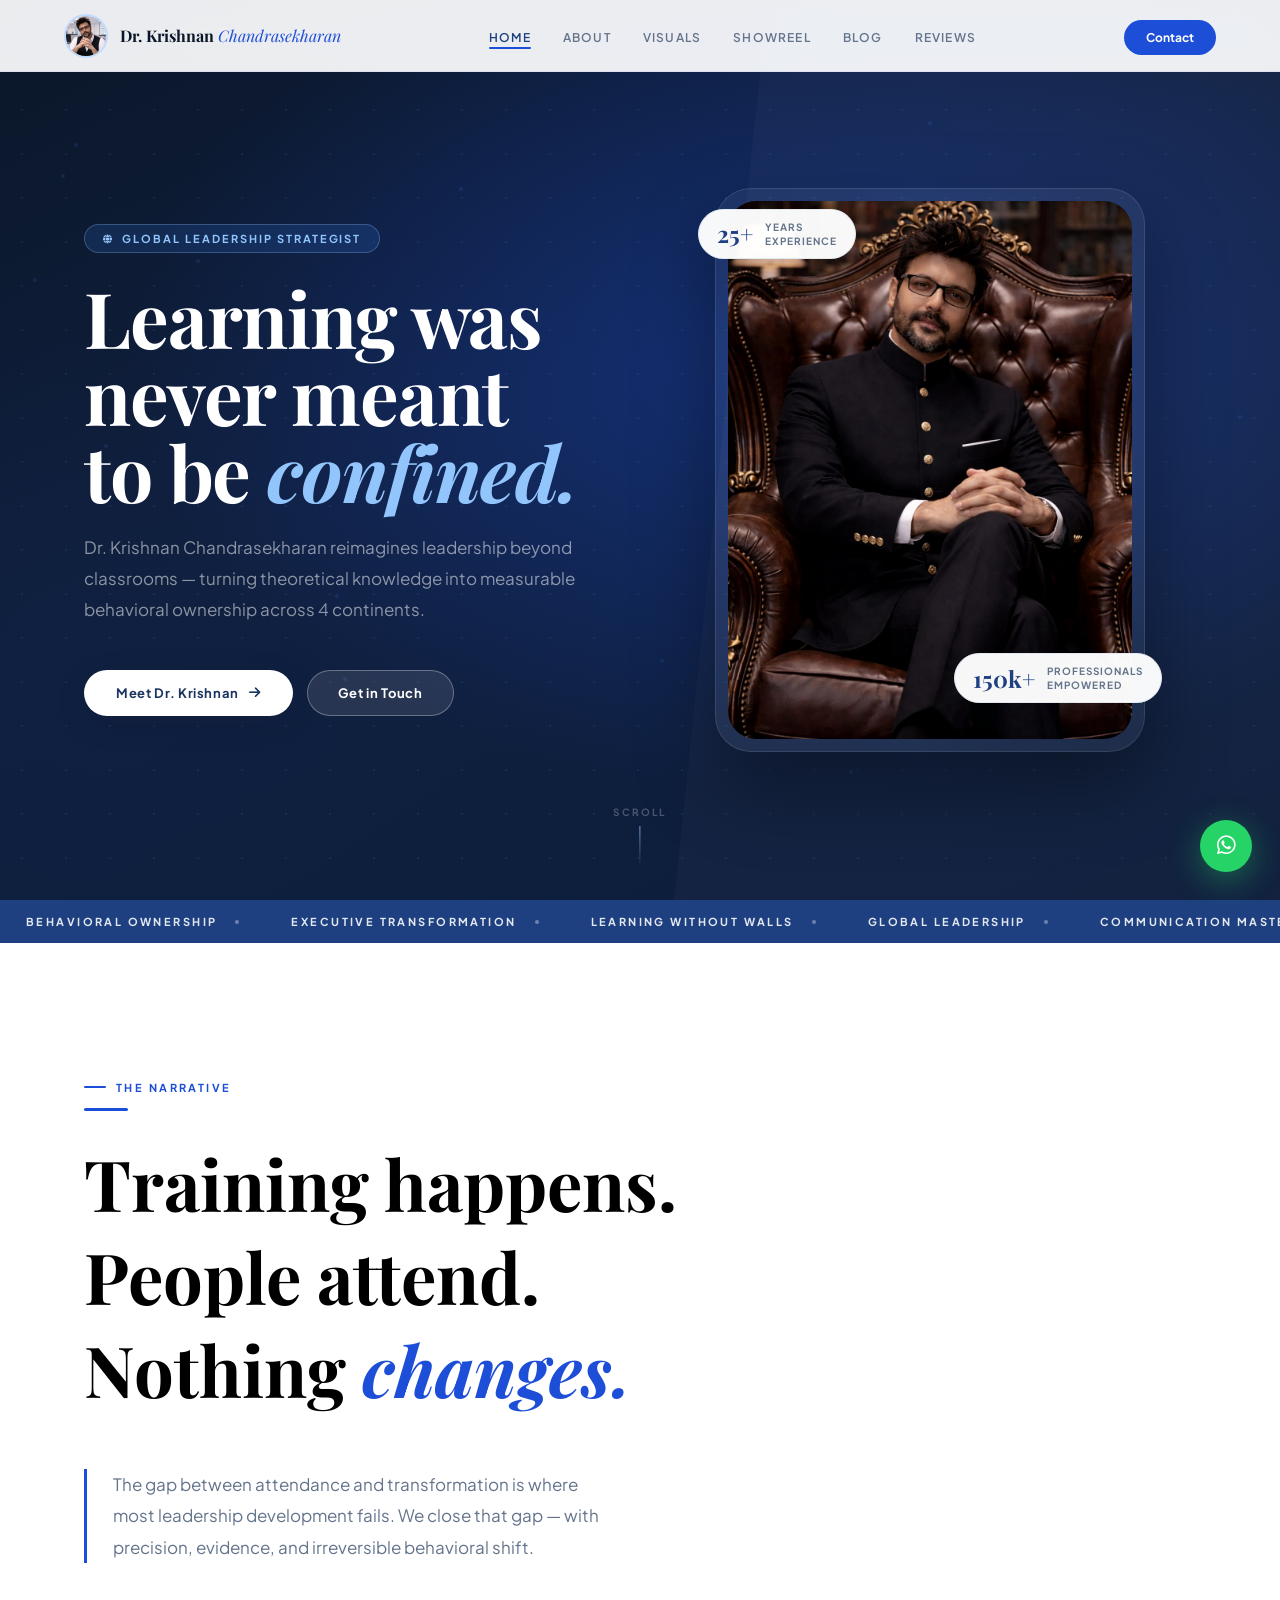
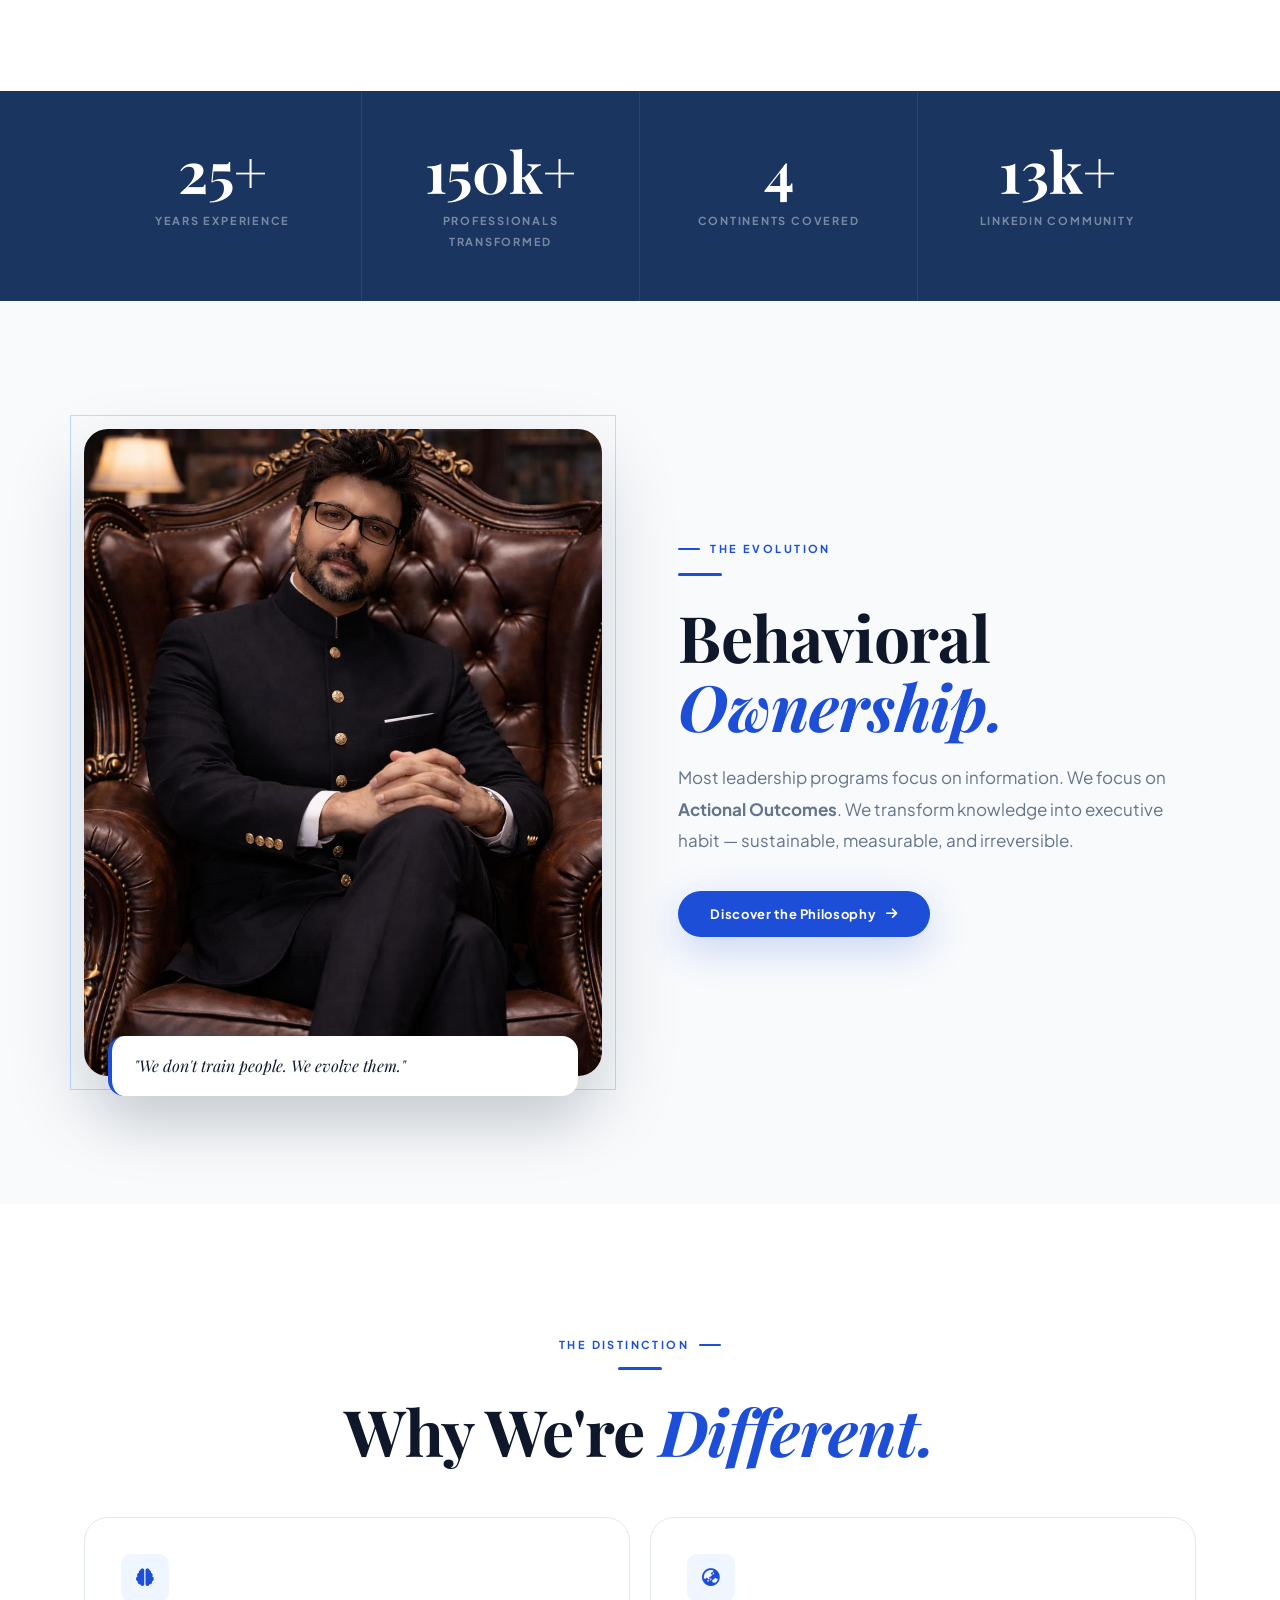
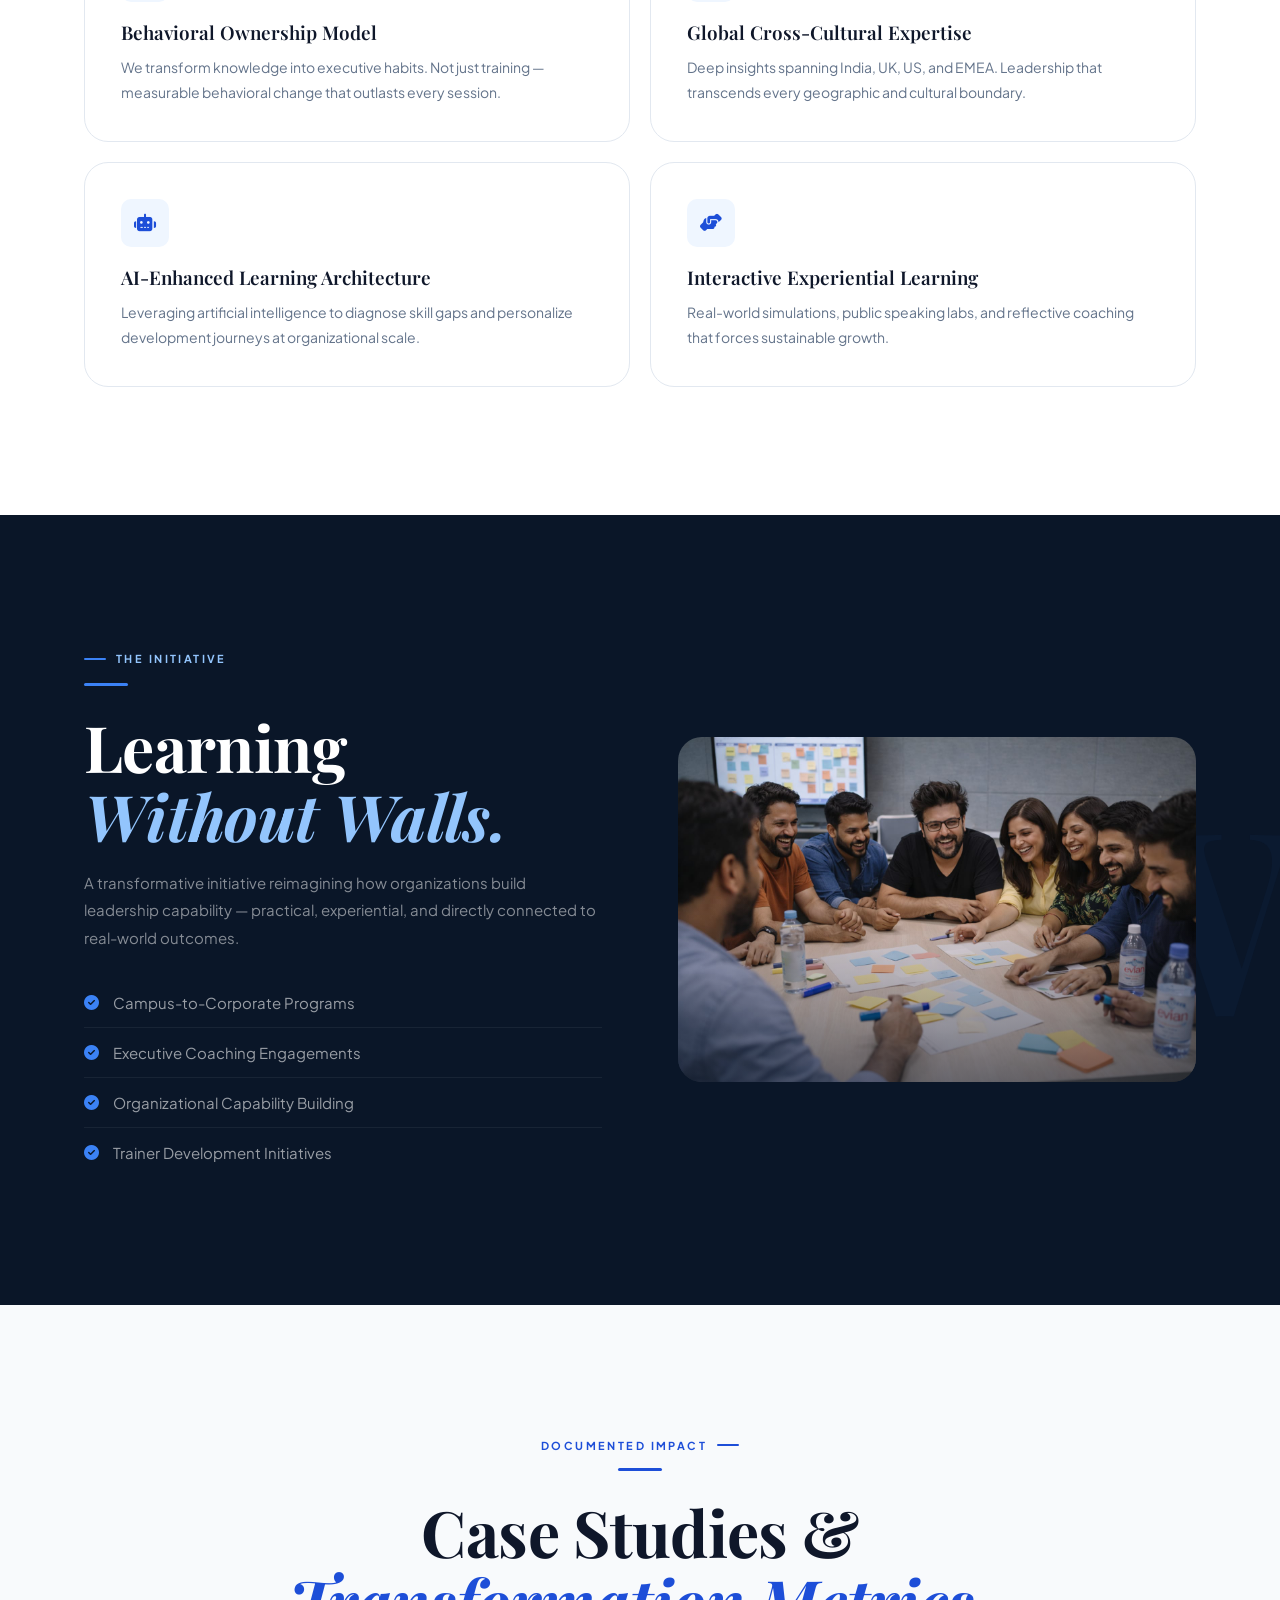
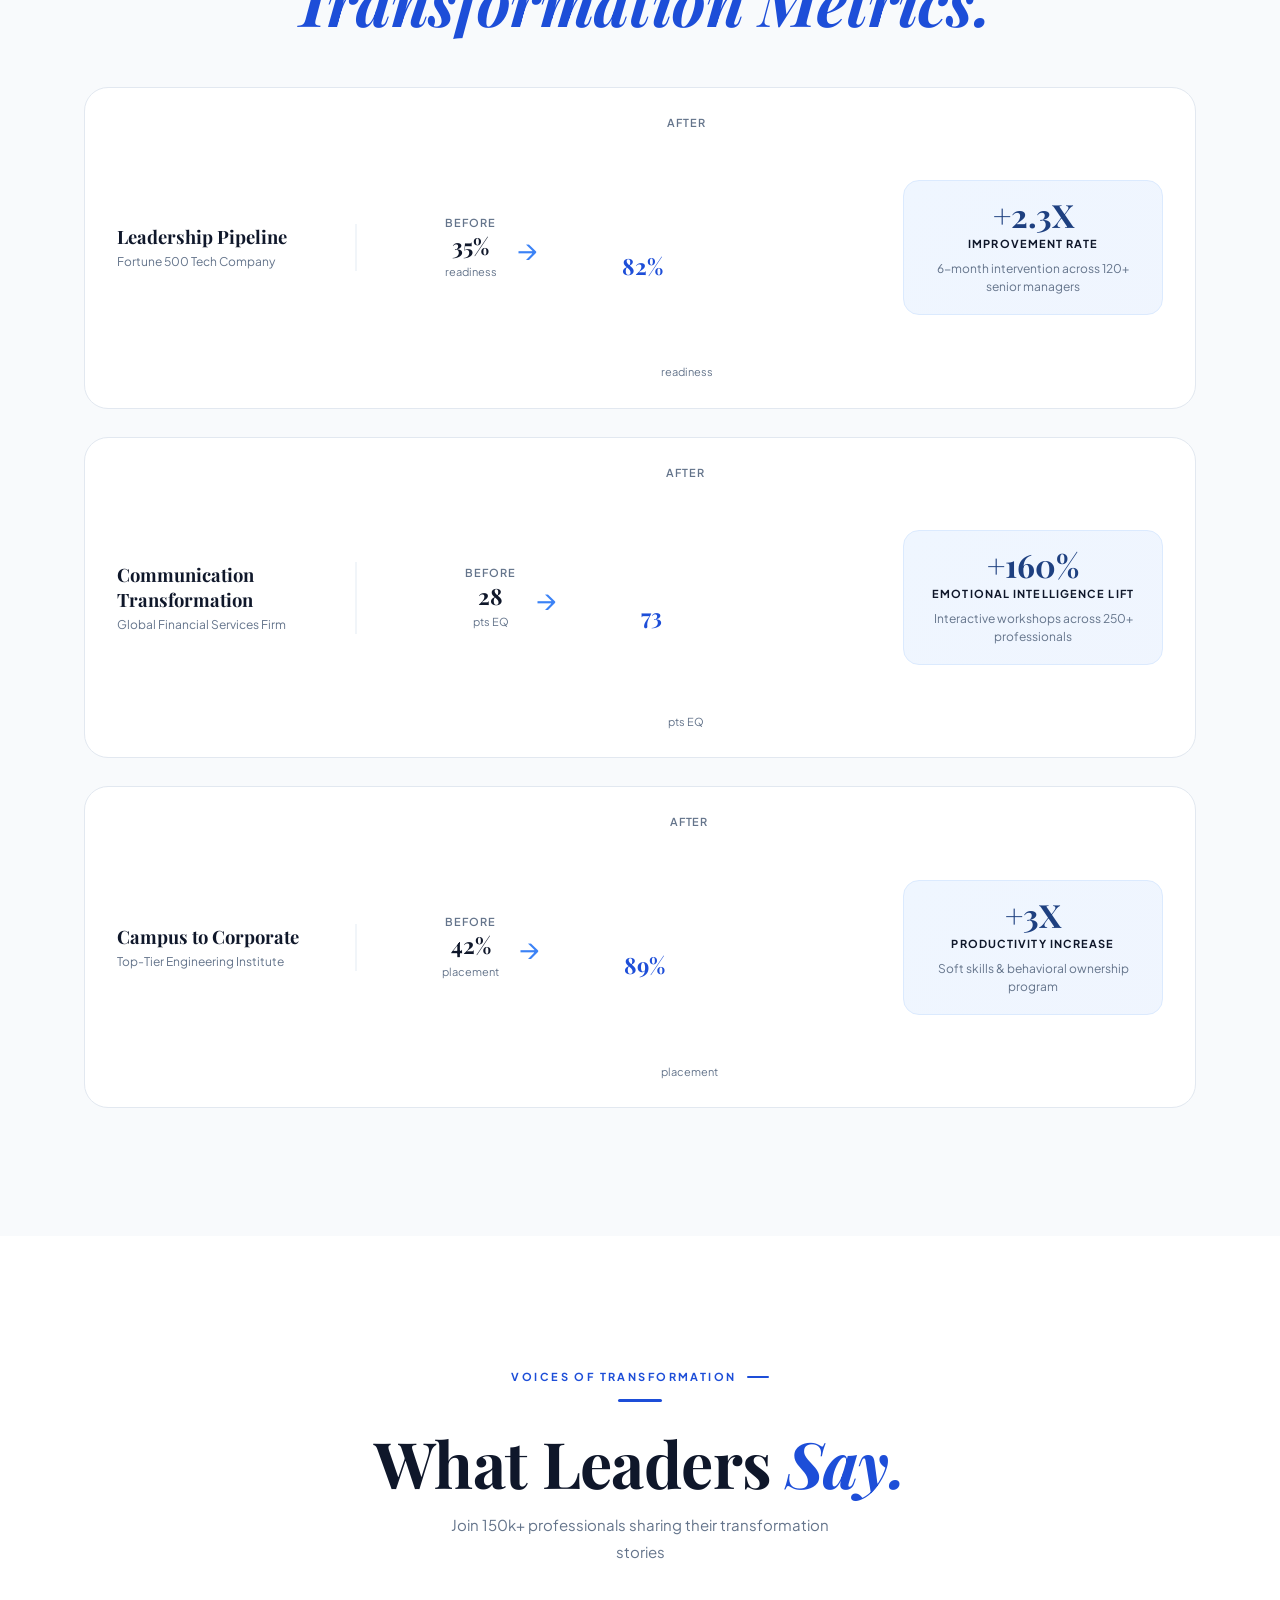
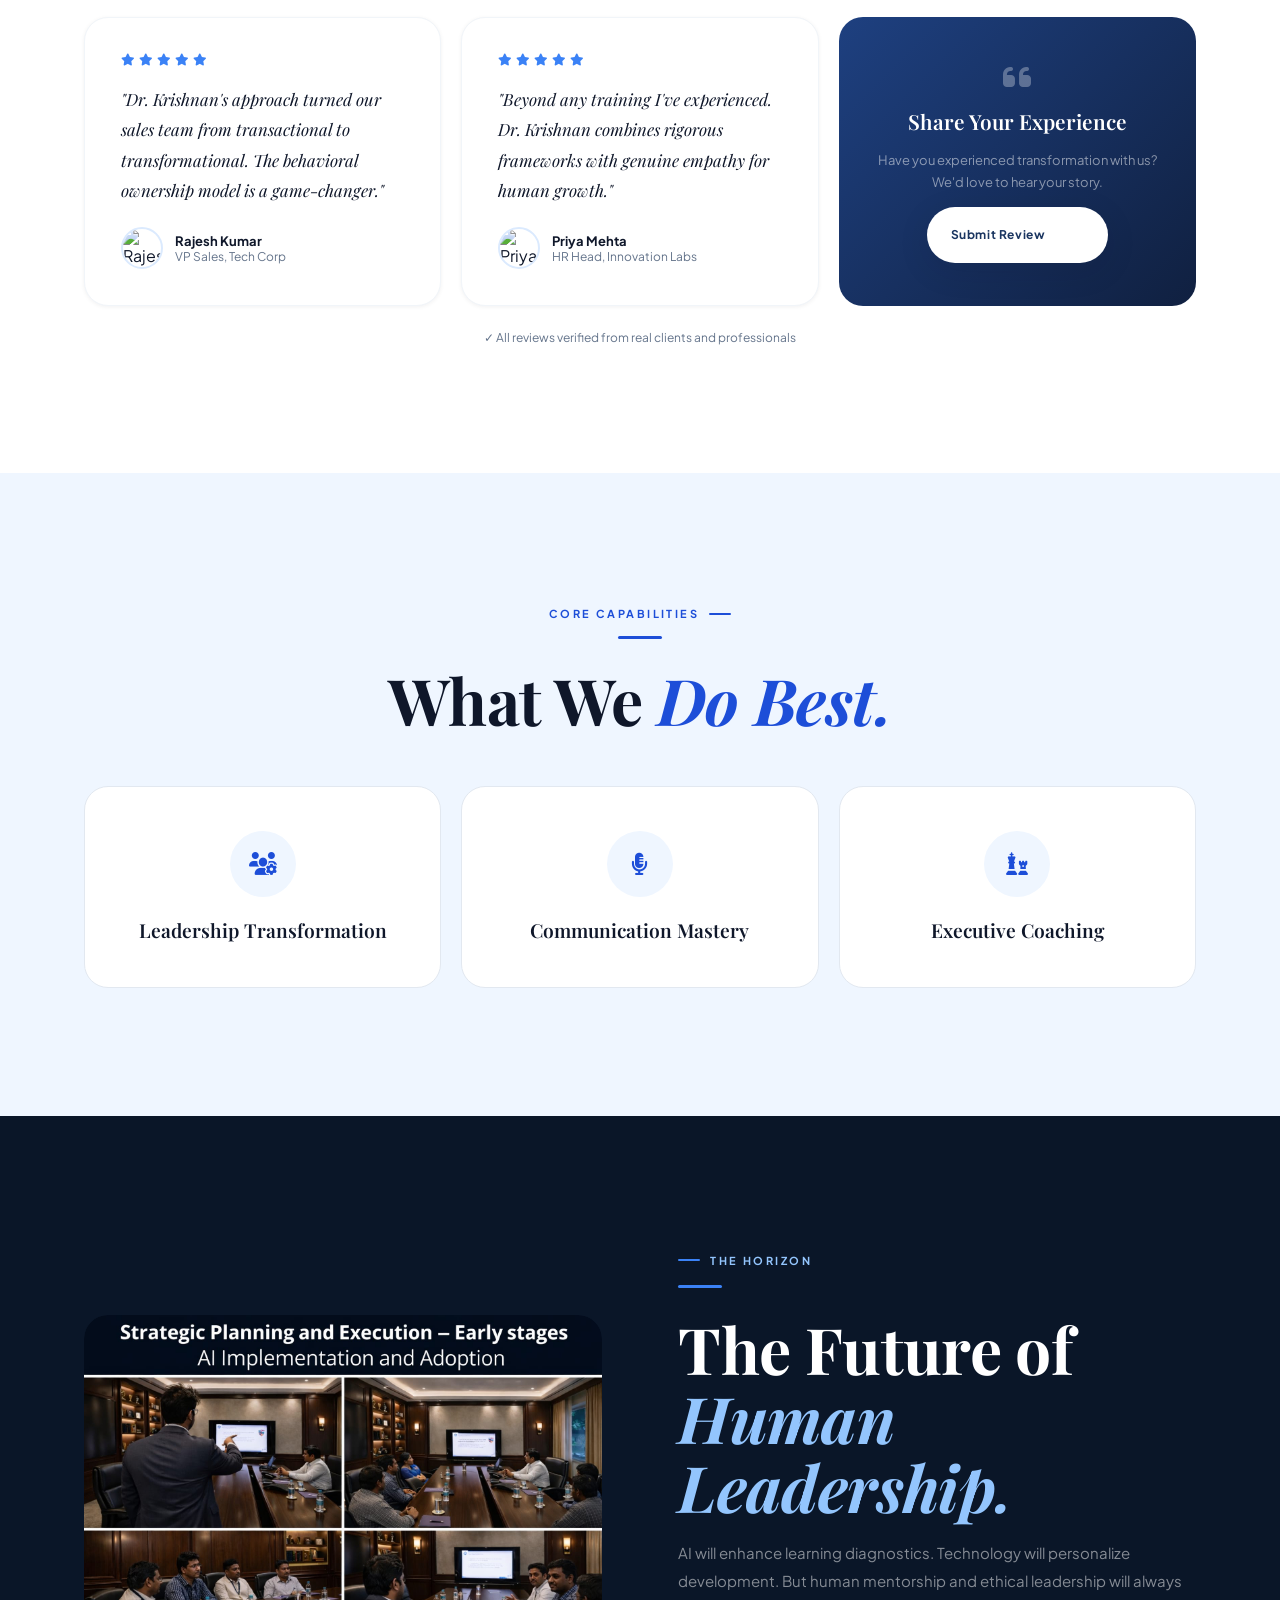
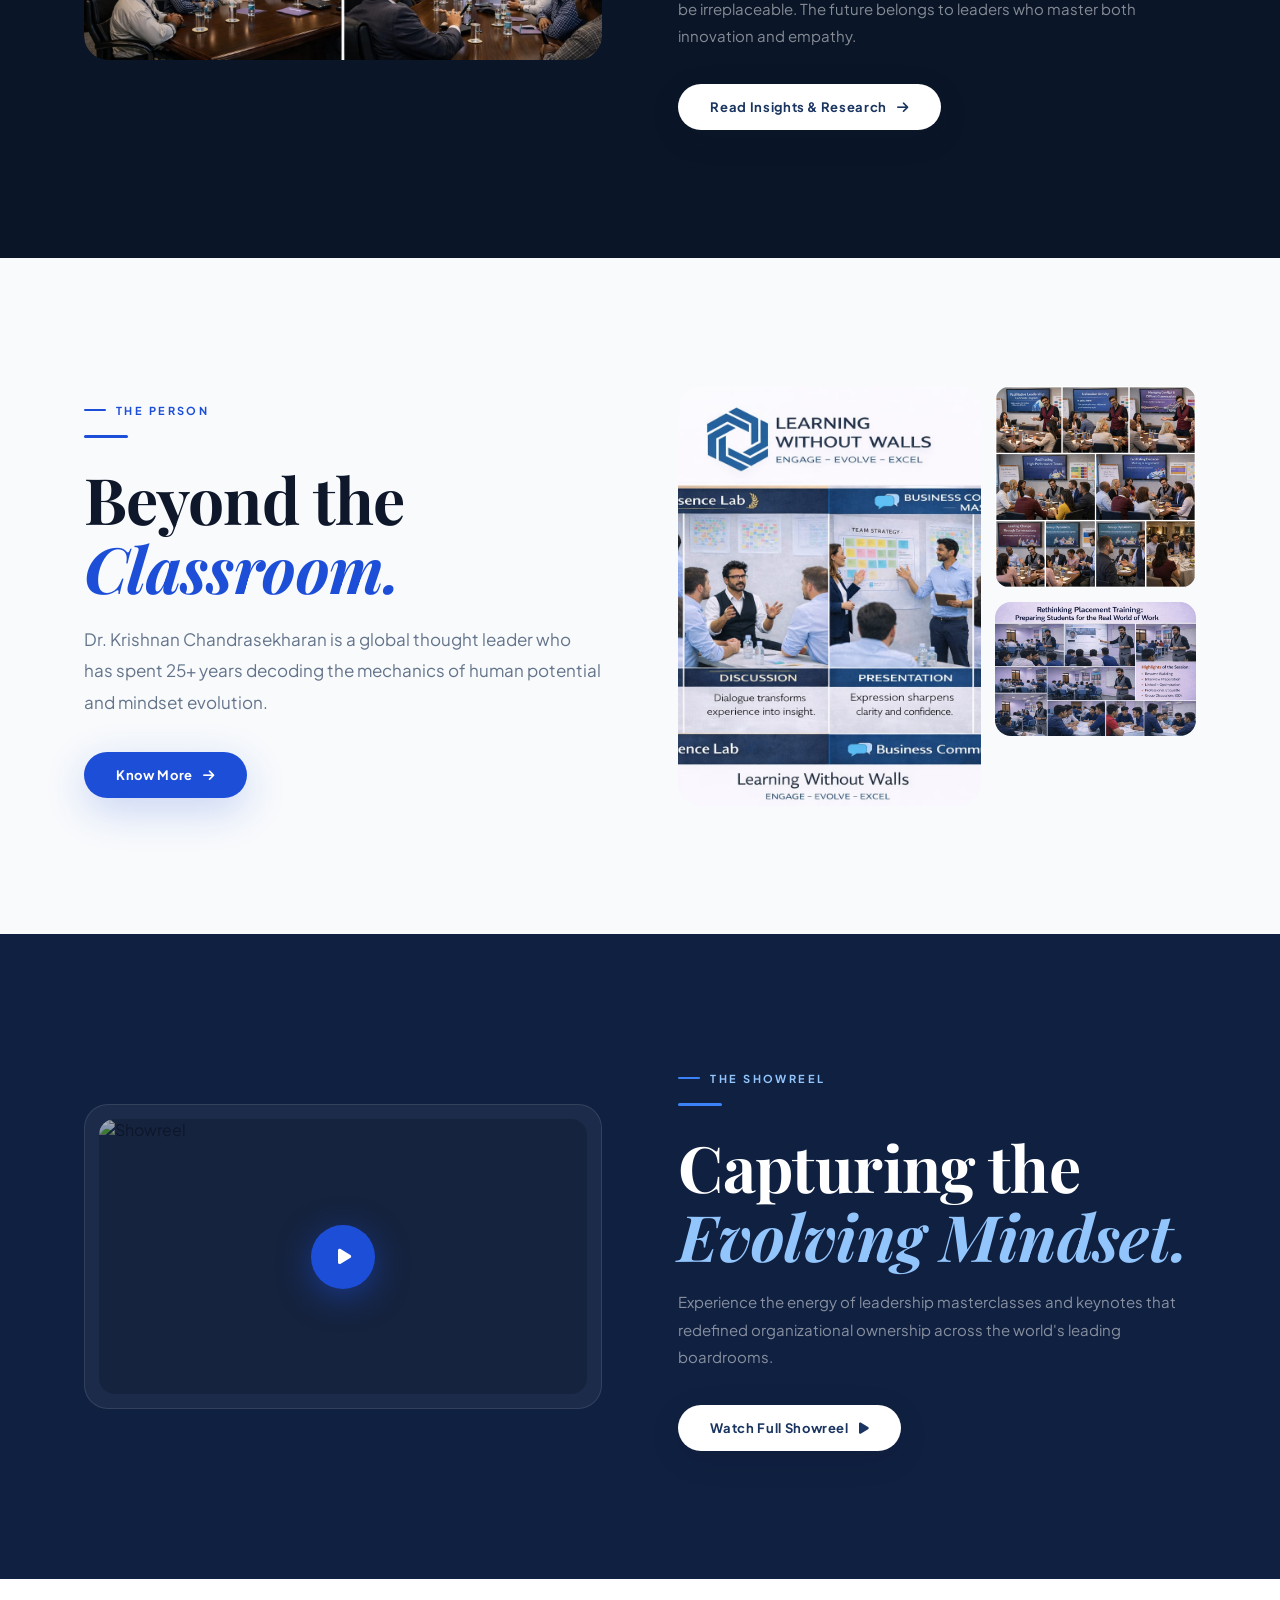
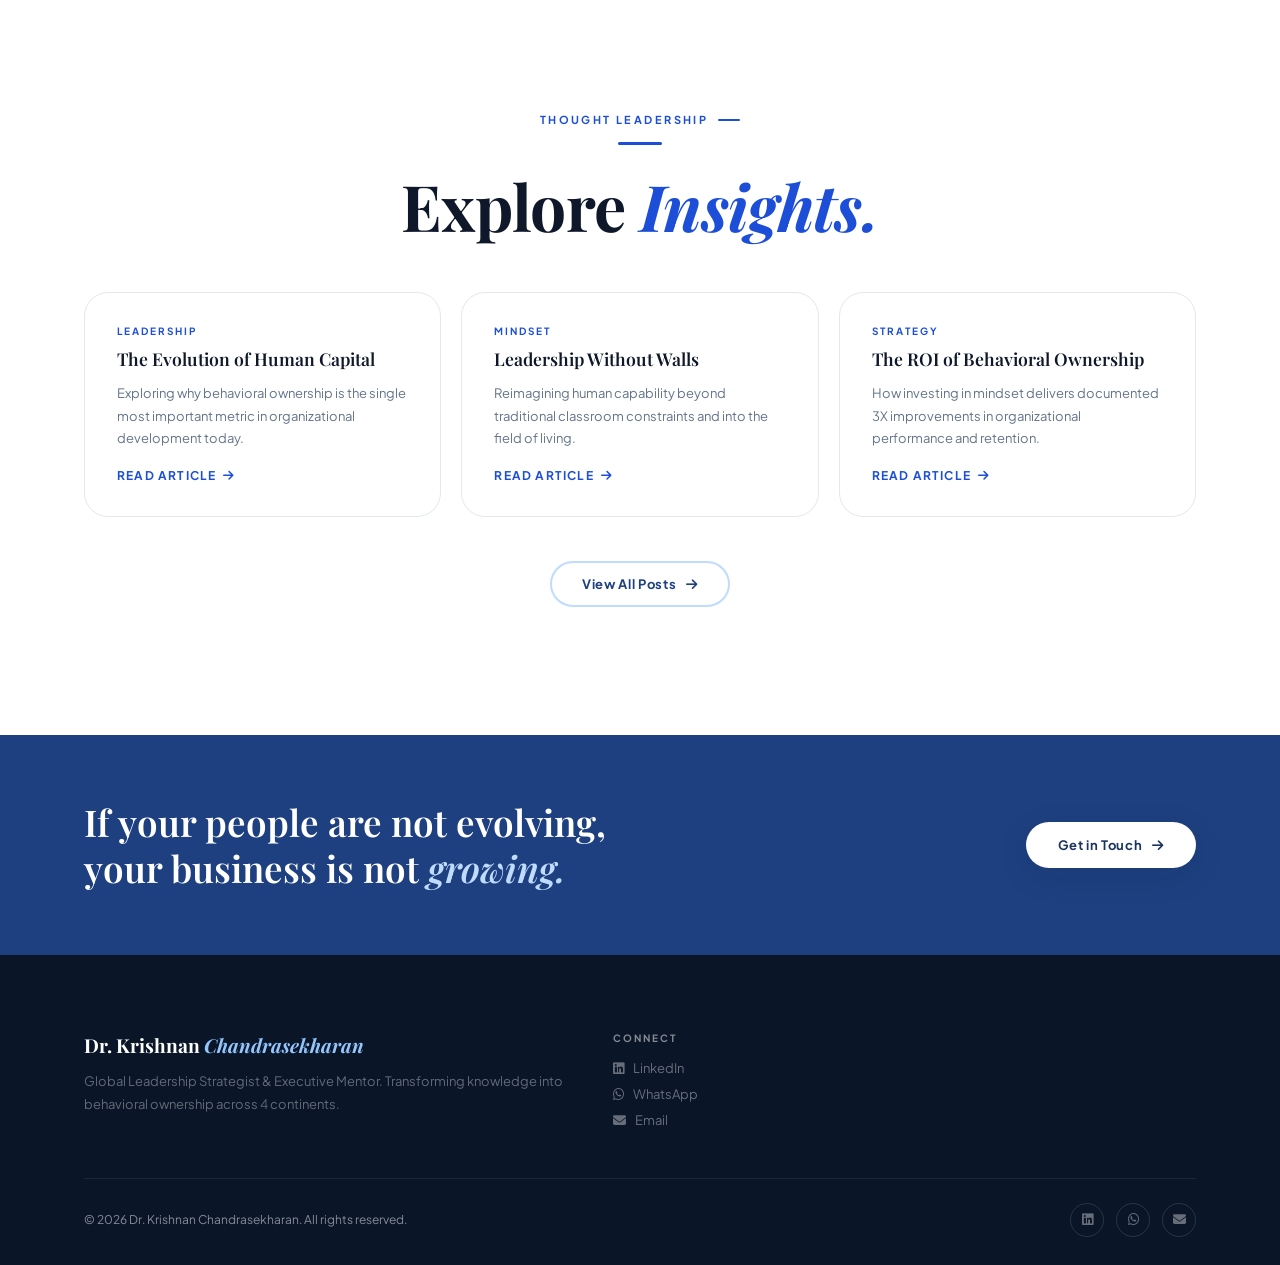
==== index.html @ ce8e4a13 ",," ====
<!DOCTYPE html>
<html lang="en">
<head>
    <meta charset="UTF-8">
    <meta name="viewport" content="width=device-width, initial-scale=1.0, maximum-scale=1.0, user-scalable=no">
    <meta name="description" content="Official Portfolio of Dr. Krishnan Chandrasekharan | Global Leadership Strategist & Executive Mentor impacting 150,000+ professionals.">
    <title>Dr. Krishnan Chandrasekharan | Global Leadership Transformation</title>

    <link rel="preconnect" href="https://fonts.googleapis.com">
    <link rel="preconnect" href="https://fonts.gstatic.com" crossorigin>
    <link href="https://fonts.googleapis.com/css2?family=Playfair+Display:ital,wght@0,400;0,600;0,700;1,400;1,600&family=Plus+Jakarta+Sans:wght@300;400;500;600;700&display=swap" rel="stylesheet">
    <link rel="stylesheet" href="https://cdnjs.cloudflare.com/ajax/libs/font-awesome/6.4.2/css/all.min.css">

    <style>
        :root {
            --blue-900: #0a1628;
            --blue-800: #102040;
            --blue-700: #1a3560;
            --blue-600: #1e4080;
            --blue-500: #1d4ed8;
            --blue-400: #3b82f6;
            --blue-300: #93c5fd;
            --blue-200: #bfdbfe;
            --blue-100: #dbeafe;
            --blue-50:  #eff6ff;
            --white:    #ffffff;
            --grey-50:  #f8fafc;
            --grey-100: #f1f5f9;
            --grey-200: #e2e8f0;
            --grey-300: #cbd5e1;
            --grey-500: #64748b;
            --grey-700: #334155;
            --ink:      #0f172a;
            --radius-sm: 10px;
            --radius-md: 16px;
            --radius-lg: 24px;
            --radius-xl: 36px;
            --radius-full: 9999px;
            --shadow-xs:  0 1px 4px rgba(15,23,42,0.06);
            --shadow-sm:  0 2px 12px rgba(15,23,42,0.08);
            --shadow-md:  0 8px 32px rgba(15,23,42,0.10);
            --shadow-lg:  0 20px 60px rgba(15,23,42,0.13);
            --shadow-xl:  0 32px 80px rgba(15,23,42,0.16);
            --shadow-blue: 0 12px 40px rgba(29,78,216,0.22);
            --font-display: 'Playfair Display', serif;
            --font-body: 'Plus Jakarta Sans', sans-serif;
            --ease: cubic-bezier(0.25, 0.46, 0.45, 0.94);
            --tr: all 0.38s var(--ease);
        }
        *, *::before, *::after { box-sizing: border-box; margin: 0; padding: 0; }
        html { scroll-behavior: smooth; }
        body { font-family: var(--font-body); background: var(--white); color: var(--ink); overflow-x: hidden; -webkit-font-smoothing: antialiased; }
        ::-webkit-scrollbar { width: 5px; }
        ::-webkit-scrollbar-track { background: var(--grey-100); }
        ::-webkit-scrollbar-thumb { background: var(--blue-400); border-radius: 10px; }
        ::selection { background: var(--blue-100); color: var(--blue-800); }

        .wrap { max-width: 1240px; margin: 0 auto; padding: 0 clamp(20px, 5vw, 72px); }
        .sec { padding: clamp(80px, 10vw, 140px) 0; }
        .sec-sm { padding: clamp(56px, 7vw, 96px) 0; }
        .sec-xs { padding: clamp(36px, 5vw, 64px) 0; }

        .eyebrow {
            display: inline-flex; align-items: center; gap: 10px;
            font-size: 11px; font-weight: 700; letter-spacing: 0.22em;
            text-transform: uppercase; color: var(--blue-500);
        }
        .eyebrow::before { content: ''; width: 22px; height: 2px; background: var(--blue-500); border-radius: 2px; flex-shrink: 0; }
        .eyebrow.ctr { justify-content: center; }
        .eyebrow.ctr::before { display: none; }
        .eyebrow.ctr::after { content: ''; width: 22px; height: 2px; background: var(--blue-500); border-radius: 2px; flex-shrink: 0; }
        .eyebrow.light { color: var(--blue-300); }
        .eyebrow.light::before, .eyebrow.light::after { background: var(--blue-400); }

        .rule { width: 44px; height: 3px; background: var(--blue-500); border-radius: 2px; margin: 18px 0 26px; }
        .rule.ctr { margin: 18px auto 26px; }
        .rule.light { background: var(--blue-400); }

        .hd {
            font-family: var(--font-display);
            font-size: clamp(2.2rem, 5vw, 4.6rem);
            font-weight: 700; line-height: 1.08; letter-spacing: -0.01em; color: var(--ink);
        }
        .hd em { font-style: italic; color: var(--blue-500); }
        .hd.w { color: var(--white); }
        .hd.w em { color: var(--blue-300); }

        .hs { font-family: var(--font-display); font-size: clamp(1.7rem, 3vw, 2.8rem); font-weight: 600; line-height: 1.15; color: var(--ink); }
        .hs em { font-style: italic; color: var(--blue-500); }

        .body-lg { font-size: clamp(15px, 1.7vw, 17px); line-height: 1.85; color: var(--grey-500); }
        .body-md { font-size: 15px; line-height: 1.8; color: var(--grey-500); }

        /* BUTTONS */
        .btn { display: inline-flex; align-items: center; gap: 10px; font-family: var(--font-body); font-size: 13px; font-weight: 700; letter-spacing: 0.05em; text-decoration: none; border: none; border-radius: var(--radius-full); padding: 15px 32px; transition: var(--tr); white-space: nowrap; cursor: pointer; }
        .btn .arr { transition: transform 0.3s var(--ease); }
        .btn:hover .arr { transform: translateX(4px); }
        .btn-blue { background: var(--blue-500); color: var(--white); box-shadow: var(--shadow-blue); }
        .btn-blue:hover { background: var(--blue-700); color: var(--white); transform: translateY(-2px); box-shadow: 0 18px 52px rgba(29,78,216,0.35); }
        .btn-white { background: var(--white); color: var(--blue-700); box-shadow: var(--shadow-md); }
        .btn-white:hover { background: var(--grey-50); color: var(--blue-800); transform: translateY(-2px); }
        .btn-outline { background: transparent; color: var(--blue-600); border: 2px solid var(--blue-200); padding: 13px 30px; }
        .btn-outline:hover { background: var(--blue-500); color: var(--white); border-color: var(--blue-500); }
        .btn-ghost { background: rgba(255,255,255,0.1); color: var(--white); border: 1.5px solid rgba(255,255,255,0.3); padding: 13px 30px; backdrop-filter: blur(8px); }
        .btn-ghost:hover { background: rgba(255,255,255,0.2); border-color: rgba(255,255,255,0.6); color: var(--white); }

        /* NAV */
        #nav { position: fixed; top: 0; left: 0; right: 0; z-index: 1000; transition: var(--tr); width: 100%; }
        .nb {
            display: flex; align-items: center; justify-content: space-between;
            padding: 0 clamp(20px,5vw,72px); height: 72px;
            background: rgba(255,255,255,0.92); backdrop-filter: blur(24px) saturate(180%);
            -webkit-backdrop-filter: blur(24px) saturate(180%);
            border-bottom: 1px solid rgba(29,78,216,0.07); transition: var(--tr);
        }
        #nav.sc .nb { height: 64px; box-shadow: var(--shadow-md); border-bottom-color: var(--grey-200); }
        .nbrand { font-family: var(--font-display); font-size: clamp(13px,1.5vw,16px); font-weight: 700; color: var(--blue-900); text-decoration: none; line-height: 1.2; }
        .nbrand em { font-style: italic; color: var(--blue-500); font-weight: 400; }
        .nlinks { display: flex; align-items: center; gap: clamp(16px,2.5vw,36px); list-style: none; }
        .nlinks a { font-size: 12px; font-weight: 600; letter-spacing: 0.1em; text-transform: uppercase; color: var(--grey-500); text-decoration: none; transition: color 0.25s; position: relative; }
        .nlinks a::after { content: ''; position: absolute; bottom: -4px; left: 0; right: 0; height: 2px; background: var(--blue-500); border-radius: 2px; transform: scaleX(0); transition: transform 0.3s var(--ease); }
        .nlinks a:hover, .nlinks a.act { color: var(--blue-600); }
        .nlinks a:hover::after, .nlinks a.act::after { transform: scaleX(1); }
        .ncta { font-size: 12px; font-weight: 700; padding: 10px 22px; border-radius: var(--radius-full); background: var(--blue-500); color: var(--white) !important; text-decoration: none; transition: var(--tr); }
        .ncta:hover { background: var(--blue-700); transform: translateY(-1px); }

        .ham { display: none; flex-direction: column; gap: 5px; cursor: pointer; background: none; border: none; padding: 4px; }
        .ham span { display: block; width: 22px; height: 2px; background: var(--blue-800); border-radius: 2px; transition: var(--tr); }
        .ham.op span:nth-child(1) { transform: rotate(45deg) translate(5px,5px); }
        .ham.op span:nth-child(2) { opacity: 0; width: 0; }
        .ham.op span:nth-child(3) { transform: rotate(-45deg) translate(5px,-5px); }

        .drw { display: none; position: fixed; top: 72px; left: 0; right: 0; z-index: 999; background: rgba(255,255,255,0.98); backdrop-filter: blur(24px); border-bottom: 1px solid var(--grey-200); flex-direction: column; box-shadow: var(--shadow-lg); transform: translateY(-8px); opacity: 0; transition: var(--tr); pointer-events: none; }
        .drw.op { display: flex; transform: translateY(0); opacity: 1; pointer-events: all; }
        .drw a { font-size: 13px; font-weight: 600; letter-spacing: 0.1em; text-transform: uppercase; color: var(--grey-700); text-decoration: none; padding: 18px clamp(20px,5vw,72px); border-bottom: 1px solid var(--grey-100); transition: all 0.2s; }
        .drw a:hover { color: var(--blue-600); background: var(--blue-50); }
        .drw .mcta { background: var(--blue-500); color: var(--white) !important; text-align: center; margin: 16px clamp(20px,5vw,72px) 24px; border-radius: var(--radius-full); border-bottom: none !important; }
        .drw .mcta:hover { background: var(--blue-700); }
        .nav-pic { width: 44px; height: 44px; border-radius: 50%; object-fit: cover; border: 2px solid var(--blue-200); margin-right: 12px; display: block; flex-shrink: 0; }
        .nbrand-wrap { display: flex; align-items: center; gap: 0; }

        @media(max-width:860px) { .nlinks, .ncta-w { display: none; } .ham { display: flex; } }

        /* PRELOADER */
        #preloader { position: fixed; inset: 0; z-index: 99999; pointer-events: all; display: flex; align-items: center; justify-content: center; background: radial-gradient(circle at 30% 35%, rgba(14, 35, 75, 0.65), rgba(2, 5, 12, 0.92) 50%, #000 95%); transition: opacity 0.9s cubic-bezier(0.25, 0.46, 0.45, 0.94), visibility 0.9s ease; opacity: 1; visibility: visible; }
        #preloader.preloader-hide { opacity: 0; visibility: hidden; pointer-events: none; }

        .preloader-content { position: relative; width: 310px; height: 310px; display: flex; flex-direction: column; align-items: center; justify-content: center; text-align: center; gap: 16px; }
        .preloader-ring { width: 210px; height: 210px; border-radius: 50%; border: 3px solid rgba(100, 157, 254, 0.3); box-shadow: 0 0 42px rgba(33, 118, 255, 0.4); position: relative; }
        .preloader-ring::before, .preloader-ring::after { content: ''; position: absolute; border-radius: 50%; }
        .preloader-ring::before { inset: 0; border: 2px solid rgba(187, 214, 255, 0.25); animation: preloader-circle 2.6s linear infinite; }
        .preloader-ring::after { inset: 16px; border: 2px solid rgba(125, 195, 255, 0.15); }
        .preloader-caption { color: #c9e3ff; font-size: 16px; letter-spacing: 0.18em; text-transform: uppercase; font-weight: 600; text-shadow: 0 0 15px rgba(42, 180, 255, 0.45); }

        @keyframes preloader-circle { from { transform: rotate(0deg); } to { transform: rotate(360deg); } }

        @media (max-width: 1024px) {
            .preloader-content { width: 270px; height: 270px; }
            .preloader-ring { width: 185px; height: 185px; }
            .preloader-caption { font-size: 14px; }
        }

        @media (max-width: 768px) {
            .preloader-content { width: 230px; height: 230px; }
            .preloader-ring { width: 156px; height: 156px; }
            .preloader-caption { font-size: 13px; letter-spacing: 0.16em; }
        }

        @media (max-width: 480px) {
            .preloader-content { width: 190px; height: 190px; }
            .preloader-ring { width: 132px; height: 132px; }
            .preloader-caption { font-size: 12px; letter-spacing: 0.12em; }
        }

        .preloader-content, .preloader-ring { transition: all 0.3s ease; }

        @media (prefers-reduced-motion: reduce) {
            .preloader-ring::before { animation: none; }
        }

        /* HERO */
        #hero { min-height: 100svh; position: relative; overflow: hidden; background: var(--blue-900); display: flex; align-items: stretch; }
        .hbg { position: absolute; inset: 0; z-index: 0; background: radial-gradient(ellipse 85% 75% at 65% 40%, rgba(29,78,216,0.38) 0%, transparent 65%), radial-gradient(ellipse 50% 65% at 8% 75%, rgba(16,32,64,0.7) 0%, transparent 60%), linear-gradient(155deg, #0a1628 0%, #102040 45%, #0c1d3a 100%); }
        .hdots { position: absolute; inset: 0; z-index: 0; opacity: 0.07; background-image: radial-gradient(circle, rgba(147,197,253,1) 1px, transparent 1px); background-size: 44px 44px; }
        .hshape { position: absolute; right: -60px; top: 0; bottom: 0; width: 52%; background: rgba(255,255,255,0.022); clip-path: polygon(14% 0%,100% 0%,100% 100%,0% 100%); z-index: 0; }

        .hi { position: relative; z-index: 2; display: grid; grid-template-columns: 1fr 1fr; gap: 48px; align-items: center; max-width: 1240px; margin: 0 auto; padding: 120px clamp(20px,5vw,72px) 80px; width: 100%; }
        .hbadge { display: inline-flex; align-items: center; gap: 10px; background: rgba(59,130,246,0.16); border: 1px solid rgba(147,197,253,0.28); border-radius: var(--radius-full); padding: 7px 18px; margin-bottom: 26px; }
        .hbadge span { font-size: 11px; font-weight: 700; letter-spacing: 0.18em; text-transform: uppercase; color: var(--blue-300); }
        .hbadge i { font-size: 9px; color: var(--blue-300); }
        .htitle { font-family: var(--font-display); font-size: clamp(2.8rem, 6vw, 6rem); font-weight: 700; line-height: 1.0; color: var(--white); letter-spacing: -0.015em; margin-bottom: 22px; }
        .htitle em { font-style: italic; color: var(--blue-300); }
        .hsub { font-size: clamp(15px,1.7vw,17px); line-height: 1.85; color: rgba(255,255,255,0.52); margin-bottom: 44px; max-width: 500px; }
        .hacts { display: flex; gap: 14px; flex-wrap: wrap; }
        .hpcol { display: flex; justify-content: center; align-items: flex-end; }
        .hcwrap { position: relative; width: clamp(240px,36vw,430px); }
        .hglow { position: absolute; inset: -24px; background: radial-gradient(ellipse at center, rgba(59,130,246,0.22) 0%, transparent 70%); border-radius: var(--radius-xl); pointer-events: none; }
        .hcard { position: relative; background: rgba(255,255,255,0.055); border: 1px solid rgba(255,255,255,0.1); border-radius: var(--radius-xl); padding: 12px; box-shadow: 0 32px 80px rgba(0,0,0,0.4); }
        .himg { width: 100%; aspect-ratio: 3/4; object-fit: cover; border-radius: calc(var(--radius-xl) - 8px); display: block; filter: saturate(0.9) contrast(1.05); }
        
        /* PARTICLES */
        .hp-grid { position: absolute; inset: 0; z-index: 1; pointer-events: none; }
        .hp-dot { position: absolute; width: 4px; height: 4px; background: var(--blue-400); border-radius: 50%; opacity: 0.15; animation: hp-float 20s linear infinite; }
        @keyframes hp-float { 
            0% { transform: translate(0,0) rotate(0deg); opacity: 0; }
            10% { opacity: 0.15; }
            90% { opacity: 0.15; }
            100% { transform: translate(100px,-200px) rotate(360deg); opacity: 0; }
        }

        .schip { position: absolute; z-index: 3; display: flex; align-items: center; gap: 12px; background: rgba(255,255,255,0.97); border-radius: var(--radius-full); padding: 10px 18px; box-shadow: var(--shadow-lg); border: 1px solid var(--grey-200); }
        .schip .cn { font-family: var(--font-display); font-size: 1.45rem; font-weight: 700; color: var(--blue-600); line-height: 1; }
        .schip .ct { font-size: 10px; font-weight: 700; letter-spacing: 0.1em; text-transform: uppercase; color: var(--grey-500); line-height: 1.4; }
        .ctl { top: 20px; left: -18px; }
        .cbr { bottom: 48px; right: -18px; }
        .hscroll { position: absolute; bottom: 32px; left: 50%; transform: translateX(-50%); z-index: 3; display: flex; flex-direction: column; align-items: center; gap: 8px; }
        .hscroll span { font-size: 10px; font-weight: 700; letter-spacing: 0.22em; text-transform: uppercase; color: rgba(255,255,255,0.25); }
        .sbar { width: 1.5px; height: 42px; background: linear-gradient(to bottom, rgba(147,197,253,0.8), transparent); animation: sdrop 2.2s ease-in-out infinite; }
        @keyframes sdrop { 0%,100%{opacity:0.3;transform:scaleY(0.8)} 50%{opacity:1;transform:scaleY(1)} }

        @media(max-width:860px) { .hi { grid-template-columns: 1fr; padding-top: 104px; gap: 40px; } .hpcol { order: -1; display: flex; justify-content: center; } .hcwrap { width: clamp(260px,70vw,360px); margin: 0 auto; } .hsub { max-width: 100%; text-align: center; margin-left: auto; margin-right: auto; } .htitle { text-align: center; } .hacts { justify-content: center; } .ctl { top: -20px; left: -10px; transform: none; } .cbr { bottom: -20px; right: -10px; transform: none; } }
        @media(max-width:480px) { .schip { padding: 7px 12px; z-index: 2; } .schip .cn { font-size: 1.1rem; } }

        /* HERO STAGGER */
        .hfade { opacity: 0; transform: translateY(30px); }
        .loaded .hfade { animation: staggeredReveal 1s var(--ease) forwards; }
        .loaded .htitle { animation-delay: 1.0s; }
        .loaded .hsub { animation-delay: 1.2s; }
        .loaded .hacts { animation-delay: 1.4s; }
        .loaded .hpcol { animation-delay: 1.6s; opacity: 0; animation: hpColReveal 1.2s var(--ease) forwards; }
        @keyframes staggeredReveal { to { opacity: 1; transform: translateY(0); } }
        @keyframes hpColReveal { from { opacity:0; transform:translateX(40px); } to { opacity:1; transform:translateX(0); } }

        /* HERO STAGGER */
        .hfade { opacity: 0; transform: translateY(30px); animation: staggeredReveal 1s var(--ease) forwards; }
        .htitle { animation-delay: 0.2s; }
        .hsub { animation-delay: 0.4s; }
        .hacts { animation-delay: 0.6s; }
        .hpcol { animation-delay: 0.8s; opacity: 0; animation: hpColReveal 1.2s var(--ease) forwards; }
        @keyframes staggeredReveal { to { opacity: 1; transform: translateY(0); } }
        @keyframes hpColReveal { from { opacity:0; transform:translateX(40px); } to { opacity:1; transform:translateX(0); } }

        /* TICKER */
        .tick { background: var(--blue-600); padding: 15px 0; overflow: hidden; }
        .tt { display: flex; white-space: nowrap; animation: mq 28s linear infinite; }
        .tt:hover { animation-play-state: paused; }
        .ti { display: inline-flex; align-items: center; gap: 18px; padding: 0 26px; font-size: 11px; font-weight: 700; letter-spacing: 0.22em; text-transform: uppercase; color: rgba(255,255,255,0.88); }
        .td { width: 4px; height: 4px; background: rgba(255,255,255,0.35); border-radius: 50%; flex-shrink: 0; }
        @keyframes mq { 0%{transform:translateX(0)} 100%{transform:translateX(-50%)} }

        /* PROBLEM */
        .pline { font-family: var(--font-display); font-size: clamp(2.4rem,5.5vw,4.8rem); font-weight: 700; line-height: 1.1; color: #000; opacity: 0.15; transition: opacity 0.8s var(--ease), transform 0.8s var(--ease); transform: translateX(-14px); padding: 8px 0; }
        .pline.lit { opacity: 1; transform: translateX(0); }
        .pline em { color: var(--blue-500); font-style: italic; }
        .pnote { margin-top: 52px; padding-left: 26px; border-left: 3px solid var(--blue-500); max-width: 520px; }

        /* METRICS */
        .mstrip { background: var(--blue-700); }
        .mgrid { display: grid; grid-template-columns: repeat(4,1fr); }
        .mcell { padding: clamp(28px,4vw,52px) clamp(16px,3vw,36px); text-align: center; border-right: 1px solid rgba(255,255,255,0.08); }
        .mcell:last-child { border-right: none; }
        .mnum { display: block; font-family: var(--font-display); font-size: clamp(2.4rem,4.5vw,4rem); font-weight: 700; color: var(--white); line-height: 1; margin-bottom: 8px; }
        .mlbl { font-size: 11px; font-weight: 700; letter-spacing: 0.16em; text-transform: uppercase; color: rgba(255,255,255,0.42); }
        @media(max-width:640px) { .mgrid{grid-template-columns:1fr 1fr;} .mcell:nth-child(2){border-right:none;} .mcell:nth-child(1),.mcell:nth-child(2){border-bottom:1px solid rgba(255,255,255,0.08);} }

        /* TWO COL */
        .tcol { display: grid; grid-template-columns: 1fr 1fr; gap: clamp(40px,6vw,96px); align-items: center; }
        .tcol.fl { direction: rtl; }
        .tcol.fl > * { direction: ltr; }
        @media(max-width:820px) { .tcol,.tcol.fl { grid-template-columns: 1fr; direction: ltr; } }

        /* IMG FRAME */
        .ifr { position: relative; }
        .ifr img { width: 100%; border-radius: var(--radius-lg); box-shadow: var(--shadow-xl); display: block; }
        .ifr::before { content: ''; position: absolute; inset: -14px; border-radius: calc(var(--radius-lg)+6px); border: 1.5px solid var(--blue-200); z-index: -1; }
        .icap { position: absolute; bottom: -20px; left: 24px; right: 24px; background: var(--white); border-radius: var(--radius-md); padding: 18px 22px; box-shadow: var(--shadow-lg); border-left: 4px solid var(--blue-500); }
        .icap p { font-family: var(--font-display); font-style: italic; font-size: 1rem; color: var(--ink); line-height: 1.5; margin: 0; }

        /* DIST CARDS */
        .dgrid { display: grid; grid-template-columns: repeat(2,1fr); gap: 20px; }
        @media(max-width:600px) { .dgrid { grid-template-columns: 1fr; } }
        .dcard { background: var(--white); border: 1px solid var(--grey-200); border-radius: var(--radius-lg); padding: clamp(22px,3vw,36px); transition: var(--tr); position: relative; overflow: hidden; }
        .dcard::after { content: ''; position: absolute; top: 0; left: 0; right: 0; height: 3px; background: linear-gradient(90deg,var(--blue-500),var(--blue-300)); transform: scaleX(0); transform-origin: left; transition: transform 0.4s var(--ease); }
        .dcard:hover { box-shadow: var(--shadow-lg); transform: translateY(-4px); border-color: var(--blue-200); }
        .dcard:hover::after { transform: scaleX(1); }
        .dicon { width: 48px; height: 48px; border-radius: var(--radius-sm); background: var(--blue-50); display: flex; align-items: center; justify-content: center; color: var(--blue-500); font-size: 1.1rem; margin-bottom: 18px; transition: var(--tr); }
        .dcard:hover .dicon { background: var(--blue-500); color: var(--white); }
        .dcard h4 { font-family: var(--font-display); font-size: 1.18rem; font-weight: 600; margin-bottom: 10px; }
        .dcard p { font-size: 14px; line-height: 1.78; color: var(--grey-500); }

        /* LWW DARK */
        .lww { background: var(--blue-900); position: relative; overflow: hidden; }
        .lww::before { content: 'LWW'; position: absolute; right: -20px; top: 50%; transform: translateY(-50%); font-family: var(--font-display); font-size: 20vw; font-weight: 700; color: rgba(59,130,246,0.04); line-height: 1; pointer-events: none; user-select: none; }
        .lwl { list-style: none; margin-top: 26px; }
        .lwl li { display: flex; align-items: flex-start; gap: 14px; padding: 15px 0; border-bottom: 1px solid rgba(255,255,255,0.06); font-size: 15px; color: rgba(255,255,255,0.58); }
        .lwl li:last-child { border-bottom: none; }
        .lwl li i { color: var(--blue-400); flex-shrink: 0; margin-top: 2px; }
        .lwimg { border-radius: var(--radius-lg); overflow: hidden; position: relative; }
        .lwimg img { width: 100%; display: block; }
        .lwimg::after { content: ''; position: absolute; inset: 0; background: linear-gradient(to top, rgba(10,22,40,0.55), transparent 55%); }

        /* CASE STUDIES */
        .clist { display: flex; flex-direction: column; gap: 28px; }
        .citem { background: var(--white); border: 1px solid var(--grey-200); border-radius: var(--radius-lg); padding: 28px 32px; transition: var(--tr); display: grid; grid-template-columns: 240px 1fr 260px; gap: 32px; align-items: center; }
        .citem:hover { box-shadow: var(--shadow-lg); border-color: var(--blue-200); }
        .chead-v2 { border-right: 2px solid var(--grey-100); padding-right: 32px; }
        .chead-v2 h4 { font-family: var(--font-display); font-size: 1.15rem; font-weight: 700; color: var(--ink); margin-bottom: 4px; }
        .chead-v2 p { font-size: 12px; color: var(--grey-500); line-height: 1.5; }
        .cmetrics { display: flex; align-items: center; justify-content: center; gap: 20px; }
        .cm { text-align: center; display: flex; flex-direction: column; align-items: center; }
        .cm-label { font-size: 11px; color: var(--grey-500); font-weight: 600; text-transform: uppercase; letter-spacing: 0.08em; margin-bottom: 6px; min-height: 12px; }
        .cm-value { font-size: 1.4rem; font-weight: 700; color: var(--ink); font-family: var(--font-display); line-height: 1; margin-bottom: 4px; }
        .cm-value.hi { color: var(--blue-500); }
        .cm > div:last-child { font-size: 11px; color: var(--grey-500); line-height: 1.3; }
        .carrow { font-size: 1.8rem; color: var(--blue-400); flex-shrink: 0; }
        .cresult { text-align: center; background: linear-gradient(135deg, var(--blue-50) 0%, rgba(59,130,246,0.08) 100%); border-radius: var(--radius-md); border: 1px solid var(--blue-100); padding: 18px; }
        .cresult-num { font-family: var(--font-display); font-size: 2rem; font-weight: 700; color: var(--blue-600); line-height: 1; margin-bottom: 6px; }
        .cresult-label { font-size: 11px; font-weight: 700; letter-spacing: 0.1em; text-transform: uppercase; color: var(--grey-600); }
        .cresult-detail { font-size: 12px; color: var(--grey-500); margin-top: 10px; line-height: 1.5; }
        @media(max-width:1200px) { .citem { grid-template-columns: 1fr; gap: 20px; } .chead-v2 { border-right: none; border-bottom: 2px solid var(--grey-100); padding-right: 0; padding-bottom: 20px; } .cmetrics { justify-content: center; } }
        @media(max-width:640px) { .citem { padding: 18px 20px; } .citem { grid-template-columns: 1fr; } .cmetrics { flex-wrap: wrap; } .carrow { font-size: 1.4rem; } }

        /* TESTIMONIALS */
        .tgrid { display: grid; grid-template-columns: repeat(3,1fr); gap: 20px; }
        @media(max-width:900px) { .tgrid { grid-template-columns: 1fr; max-width: 520px; margin: 0 auto; } }
        .tcard { background: var(--white); border-radius: var(--radius-lg); padding: clamp(22px,3vw,36px); border: 1px solid var(--grey-100); box-shadow: var(--shadow-xs); transition: var(--tr); display: flex; flex-direction: column; }
        .tcard:hover { box-shadow: var(--shadow-lg); border-color: var(--blue-100); transform: translateY(-4px); }
        .tstars { display: flex; gap: 4px; margin-bottom: 18px; }
        .tstars i { color: var(--blue-400); font-size: 12px; }
        .ttext { font-family: var(--font-display); font-style: italic; font-size: 1.05rem; line-height: 1.8; color: var(--ink); flex: 1; margin-bottom: 22px; }
        .tau { display: flex; align-items: center; gap: 12px; }
        .tav { width: 42px; height: 42px; border-radius: 50%; object-fit: cover; border: 2px solid var(--blue-100); }
        .tname { font-weight: 700; font-size: 13px; color: var(--ink); }
        .trole { font-size: 12px; color: var(--grey-500); }
        .tcta { background: linear-gradient(135deg, var(--blue-600), var(--blue-800)); border-radius: var(--radius-lg); padding: clamp(28px,3vw,44px); display: flex; flex-direction: column; align-items: center; justify-content: center; text-align: center; gap: 14px; }
        .tcta i { font-size: 2rem; color: rgba(255,255,255,0.3); }
        .tcta h5 { font-family: var(--font-display); font-size: 1.3rem; font-weight: 600; color: var(--white); }
        .tcta p { font-size: 13px; color: rgba(255,255,255,0.5); line-height: 1.7; }

        /* SERVICES */
        .sgrid { display: grid; grid-template-columns: repeat(3,1fr); gap: 20px; }
        @media(max-width:680px) { .sgrid { grid-template-columns: 1fr; max-width: 360px; margin: 0 auto; } }
        .scard { background: var(--white); border: 1px solid var(--grey-200); border-radius: var(--radius-lg); padding: clamp(28px,3.5vw,44px); text-align: center; transition: var(--tr); cursor: default; }
        .scard:hover { box-shadow: var(--shadow-lg); transform: translateY(-6px); border-color: var(--blue-200); }
        .sicon { width: 66px; height: 66px; border-radius: 50%; background: var(--blue-50); display: flex; align-items: center; justify-content: center; color: var(--blue-500); font-size: 1.4rem; margin: 0 auto 20px; transition: var(--tr); }
        .scard:hover .sicon { background: var(--blue-500); color: var(--white); box-shadow: var(--shadow-blue); }
        .scard h4 { font-family: var(--font-display); font-size: 1.2rem; font-weight: 600; color: var(--ink); }

        /* BLOG */
        .bgrid { display: grid; grid-template-columns: repeat(3,1fr); gap: 20px; }
        @media(max-width:680px) { .bgrid { grid-template-columns: 1fr; } }
        .bcard { background: var(--white); border: 1px solid var(--grey-200); border-radius: var(--radius-lg); padding: clamp(22px,3vw,32px); transition: var(--tr); }
        .bcard:hover { box-shadow: var(--shadow-md); transform: translateY(-4px); border-color: var(--blue-200); }
        .btag { font-size: 10px; font-weight: 700; letter-spacing: 0.2em; text-transform: uppercase; color: var(--blue-500); }
        .bcard h4 { font-family: var(--font-display); font-size: 1.1rem; font-weight: 600; margin: 10px 0; line-height: 1.4; }
        .bcard p { font-size: 13px; color: var(--grey-500); line-height: 1.75; }
        .blink { margin-top: 18px; font-size: 12px; font-weight: 700; letter-spacing: 0.1em; text-transform: uppercase; color: var(--blue-500); text-decoration: none; display: inline-flex; align-items: center; gap: 7px; transition: gap 0.25s; }
        .blink:hover { gap: 12px; color: var(--blue-600); }

        /* MOSAIC */
        .mos { display: grid; grid-template-columns: 3fr 2fr; grid-template-rows: 1fr 1fr; gap: 14px; height: 420px; }
        .mm { grid-row: 1/3; border-radius: var(--radius-lg); overflow: hidden; }
        .ms { border-radius: var(--radius-md); overflow: hidden; }
        .mm img, .ms img { width: 100%; height: 100%; object-fit: cover; display: block; transition: transform 0.6s var(--ease); }
        .mm:hover img, .ms:hover img { transform: scale(1.04); }
        @media(max-width:640px) { .mos { grid-template-columns: 1fr; height: auto; } .mm { grid-row: auto; height: 220px; } .ms { height: 160px; } }

        /* VIDEO */
        .vwrap { background: rgba(255,255,255,0.05); border: 1px solid rgba(255,255,255,0.1); border-radius: var(--radius-lg); padding: 14px; }
        .vthumb { position: relative; border-radius: var(--radius-md); overflow: hidden; aspect-ratio: 16/9; cursor: pointer; }
        .vthumb img { width: 100%; height: 100%; object-fit: cover; display: block; transition: transform 0.5s var(--ease); }
        .vthumb:hover img { transform: scale(1.03); }
        .vov { position: absolute; inset: 0; display: flex; align-items: center; justify-content: center; background: rgba(10,22,40,0.35); transition: background 0.3s; }
        .vthumb:hover .vov { background: rgba(10,22,40,0.15); }
        .pbtn { width: 64px; height: 64px; border-radius: 50%; background: var(--blue-500); color: var(--white); font-size: 1.1rem; display: flex; align-items: center; justify-content: center; padding-left: 4px; box-shadow: 0 8px 32px rgba(29,78,216,0.5); transition: transform 0.3s, box-shadow 0.3s; }
        .vthumb:hover .pbtn { transform: scale(1.12); box-shadow: 0 14px 48px rgba(29,78,216,0.65); }

        /* CTA STRIP */
        .cstrip { background: var(--blue-600); }
        .cin { display: flex; align-items: center; justify-content: space-between; gap: 32px; flex-wrap: wrap; }
        .cin h2 { font-family: var(--font-display); font-size: clamp(1.4rem,3vw,2.3rem); font-weight: 600; color: var(--white); max-width: 560px; line-height: 1.25; }
        .cin h2 em { font-style: italic; color: var(--blue-200); }

        /* FOOTER */
        footer { background: var(--blue-900); color: rgba(255,255,255,0.5); padding: clamp(48px,6vw,80px) 0 28px; }
        .fgrid { display: grid; grid-template-columns: 1.8fr 1fr 1fr; gap: 48px; padding-bottom: 40px; border-bottom: 1px solid rgba(255,255,255,0.07); }
        @media(max-width:700px) { .fgrid { grid-template-columns: 1fr; gap: 28px; } }
        .fbrand { font-family: var(--font-display); font-size: 1.2rem; font-weight: 700; color: var(--white); text-decoration: none; display: block; margin-bottom: 12px; }
        .fbrand em { font-style: italic; color: var(--blue-300); }
        .fdesc { font-size: 13px; line-height: 1.8; color: rgba(255,255,255,0.36); }
        .fcol h6 { font-size: 10px; font-weight: 700; letter-spacing: 0.2em; text-transform: uppercase; color: rgba(255,255,255,0.5); margin-bottom: 16px; }
        .fcol a { display: block; font-size: 13px; color: rgba(255,255,255,0.38); text-decoration: none; margin-bottom: 10px; transition: color 0.25s; }
        .fcol a:hover { color: var(--blue-300); }
        .fbot { display: flex; justify-content: space-between; align-items: center; padding-top: 24px; flex-wrap: wrap; gap: 12px; }
        .fbot p { font-size: 12px; }
        .fsoc { display: flex; gap: 12px; }
        .fsoc a { width: 34px; height: 34px; border-radius: 50%; border: 1px solid rgba(255,255,255,0.12); display: flex; align-items: center; justify-content: center; color: rgba(255,255,255,0.38); font-size: 13px; text-decoration: none; transition: var(--tr); }
        .fsoc a:hover { background: var(--blue-500); border-color: var(--blue-500); color: var(--white); transform: translateY(-2px); }

        /* WA FLOAT */
        .wa { position: fixed; bottom: 28px; right: 28px; z-index: 999; width: 52px; height: 52px; border-radius: 50%; background: #25D366; color: var(--white); display: flex; align-items: center; justify-content: center; font-size: 1.35rem; text-decoration: none; box-shadow: 0 8px 32px rgba(37,211,102,0.4); transition: var(--tr); }
        .wa:hover { transform: scale(1.1); background: #1da851; color: var(--white); }

        /* MODAL */
        .modal-content { border: none; border-radius: var(--radius-lg); box-shadow: var(--shadow-xl); }
        .modal-header { padding: 28px 32px 10px; border: none; }
        .modal-body { padding: 0 32px 32px; }
        .flb { font-size: 11px; font-weight: 700; letter-spacing: 0.15em; text-transform: uppercase; color: var(--grey-500); margin-bottom: 7px; display: block; }
        .fc { border: 1.5px solid var(--grey-200); border-radius: var(--radius-sm); padding: 12px 16px; font-size: 14px; font-family: var(--font-body); color: var(--ink); background: var(--white); transition: border-color 0.25s; width: 100%; }
        .fc:focus { border-color: var(--blue-400); box-shadow: 0 0 0 3px var(--blue-50); outline: none; }

        /* REVEAL */
        .rev { opacity: 0; transform: translateY(26px); transition: opacity 0.65s var(--ease), transform 0.65s var(--ease); }
        .rev.in { opacity: 1; transform: translateY(0); }
        .d1 { transition-delay: 0.1s; } .d2 { transition-delay: 0.2s; } .d3 { transition-delay: 0.3s; }

        /* BG helpers */
        .bg-w { background: var(--white); }
        .bg-g { background: var(--grey-50); }
        .bg-b50 { background: var(--blue-50); }
        .bg-b900 { background: var(--blue-900); }
        .bg-b800 { background: var(--blue-800); }
        .bg-b700 { background: var(--blue-700); }
    </style>
</head>



<!-- NAV -->
<nav id="nav">
    <div class="nb">
        <div class="nbrand-wrap">
            <img src="images/profile1.jpeg" class="nav-pic" alt="Dr. Krishnan">
            <a href="index.html" class="nbrand">Dr. Krishnan <em>Chandrasekharan</em></a>
        </div>
        <ul class="nlinks">
            <li><a href="index.html" class="act">Home</a></li>
            <li><a href="pages/about.html">About</a></li>
            <li><a href="pages/gallery.html">Visuals</a></li>
            <li><a href="pages/videos.html">Showreel</a></li>
            <li><a href="pages/blog.html">Blog</a></li>
            <li><a href="pages/reviews.html">Reviews</a></li>
        </ul>
        <div class="ncta-w">
            <a href="pages/contact.html" class="ncta">Contact</a>
        </div>
        <button class="ham" id="ham" aria-label="Menu">
            <span></span><span></span><span></span>
        </button>
    </div>
</nav>

<!-- MOBILE DRAWER -->
<div class="drw" id="drw">
    <a href="index.html">Home</a>
    <a href="pages/about.html">About</a>
    <a href="pages/gallery.html">Visuals</a>
    <a href="pages/videos.html">Showreel</a>
    <a href="pages/blog.html">Blog</a>
    <a href="pages/reviews.html">Reviews</a>
    <a href="pages/contact.html" class="mcta">Contact</a>
</div>

<!-- HERO -->
<section id="hero">
    <div class="hbg"></div>
    <div class="hp-grid" id="hp-grid"></div>
    <div class="hdots"></div>
    <div class="hshape"></div>
    <div class="hi">
        <div>
            <div class="hbadge hfade"><i class="fas fa-globe"></i><span>Global Leadership Strategist</span></div>
            <h1 class="htitle hfade">Learning was<br>never meant<br>to be <em>confined.</em></h1>
            <p class="hsub hfade">Dr. Krishnan Chandrasekharan reimagines leadership beyond classrooms — turning theoretical knowledge into measurable behavioral ownership across 4 continents.</p>
            <div class="hacts hfade">
                <a href="pages/about.html" class="btn btn-white">Meet Dr. Krishnan <i class="fas fa-arrow-right arr"></i></a>
                <a href="pages/contact.html" class="btn btn-ghost">Get in Touch</a>
            </div>
        </div>
        <div class="hpcol hfade">
            <div class="hcwrap">
                <div class="hglow"></div>
                <div class="hcard">
                    <img src="images/profile.jpg" onerror="this.src='https://images.unsplash.com/photo-1560250056-07ba644d8ad3?auto=format&fit=crop&q=80&w=800'" class="himg" alt="Dr. Krishnan Chandrasekharan">
                    <div class="schip ctl"><span class="cn">25+</span><span class="ct">Years<br>Experience</span></div>
                    <div class="schip cbr"><span class="cn">150k+</span><span class="ct">Professionals<br>Empowered</span></div>
                </div>
            </div>
        </div>
    </div>
    <div class="hscroll"><span>Scroll</span><div class="sbar"></div></div>
</section>

<!-- TICKER -->
<div class="tick">
    <div class="tt">
        <span class="ti">Behavioral Ownership <span class="td"></span></span>
        <span class="ti">Executive Transformation <span class="td"></span></span>
        <span class="ti">Learning Without Walls <span class="td"></span></span>
        <span class="ti">Global Leadership <span class="td"></span></span>
        <span class="ti">Communication Mastery <span class="td"></span></span>
        <span class="ti">AI-Enhanced Learning <span class="td"></span></span>
        <span class="ti">Mindset Evolution <span class="td"></span></span>
        <span class="ti">Behavioral Ownership <span class="td"></span></span>
        <span class="ti">Executive Transformation <span class="td"></span></span>
        <span class="ti">Learning Without Walls <span class="td"></span></span>
        <span class="ti">Global Leadership <span class="td"></span></span>
        <span class="ti">Communication Mastery <span class="td"></span></span>
        <span class="ti">AI-Enhanced Learning <span class="td"></span></span>
        <span class="ti">Mindset Evolution <span class="td"></span></span>
    </div>
</div>

<!-- PROBLEM -->
<section class="sec bg-w">
    <div class="wrap">
        <div class="rev"><div class="eyebrow">The Narrative</div><div class="rule" style="margin-top:14px;"></div></div>
        <div class="pline" id="pl1">Training happens.</div>
        <div class="pline" id="pl2">People attend.</div>
        <div class="pline" id="pl3">Nothing <em>changes.</em></div>
        <div class="pnote rev">
            <p class="body-lg">The gap between attendance and transformation is where most leadership development fails. We close that gap — with precision, evidence, and irreversible behavioral shift.</p>
        </div>
    </div>
</section>

<!-- METRICS -->
<div class="mstrip">
    <div class="wrap"><div class="mgrid">
        <div class="mcell rev"><span class="mnum">25+</span><span class="mlbl">Years Experience</span></div>
        <div class="mcell rev d1"><span class="mnum">150k+</span><span class="mlbl">Professionals Transformed</span></div>
        <div class="mcell rev d2"><span class="mnum">4</span><span class="mlbl">Continents Covered</span></div>
        <div class="mcell rev d3"><span class="mnum">13k+</span><span class="mlbl">LinkedIn Community</span></div>
    </div></div>
</div>

<!-- BEHAVIORAL OWNERSHIP -->
<section class="sec bg-g">
    <div class="wrap"><div class="tcol">
        <div class="ifr rev">
            <img src="images/profile.jpg" onerror="this.src='https://images.unsplash.com/photo-1560250056-07ba644d8ad3?auto=format&fit=crop&q=80&w=800'" alt="Dr. Krishnan" style="aspect-ratio:4/5;object-fit:cover;">
            <div class="icap"><p>"We don't train people. We evolve them."</p></div>
        </div>
        <div class="rev d1" style="padding-bottom:36px;">
            <div class="eyebrow">The Evolution</div><div class="rule"></div>
            <h2 class="hd">Behavioral<br><em>Ownership.</em></h2>
            <p class="body-lg" style="margin-top:22px;">Most leadership programs focus on information. We focus on <strong>Actional Outcomes</strong>. We transform knowledge into executive habit — sustainable, measurable, and irreversible.</p>
            <a href="pages/about.html" class="btn btn-blue" style="margin-top:34px;">Discover the Philosophy <i class="fas fa-arrow-right arr"></i></a>
        </div>
    </div></div>
</section>

<!-- DISTINCTION -->
<section class="sec bg-w">
    <div class="wrap">
        <div style="text-align:center;margin-bottom:52px;">
            <div class="eyebrow ctr rev">The Distinction</div>
            <div class="rule ctr rev" style="margin-top:14px;"></div>
            <h2 class="hd rev" style="margin-top:6px;">Why We're <em>Different.</em></h2>
        </div>
        <div class="dgrid">
            <div class="dcard rev"><div class="dicon"><i class="fas fa-brain"></i></div><h4>Behavioral Ownership Model</h4><p>We transform knowledge into executive habits. Not just training — measurable behavioral change that outlasts every session.</p></div>
            <div class="dcard rev d1"><div class="dicon"><i class="fas fa-globe-asia"></i></div><h4>Global Cross-Cultural Expertise</h4><p>Deep insights spanning India, UK, US, and EMEA. Leadership that transcends every geographic and cultural boundary.</p></div>
            <div class="dcard rev"><div class="dicon"><i class="fas fa-robot"></i></div><h4>AI-Enhanced Learning Architecture</h4><p>Leveraging artificial intelligence to diagnose skill gaps and personalize development journeys at organizational scale.</p></div>
            <div class="dcard rev d1"><div class="dicon"><i class="fas fa-hands-helping"></i></div><h4>Interactive Experiential Learning</h4><p>Real-world simulations, public speaking labs, and reflective coaching that forces sustainable growth.</p></div>
        </div>
    </div>
</section>

<!-- LWW DARK -->
<section class="sec lww">
    <div class="wrap" style="position:relative;z-index:1;">
        <div class="tcol">
            <div class="rev">
                <div class="eyebrow light">The Initiative</div>
                <div class="rule light"></div>
                <h2 class="hd w">Learning<br><em>Without Walls.</em></h2>
                <p style="font-size:15px;line-height:1.85;color:rgba(255,255,255,0.5);margin-top:18px;">A transformative initiative reimagining how organizations build leadership capability — practical, experiential, and directly connected to real-world outcomes.</p>
                <ul class="lwl">
                    <li><i class="fas fa-check-circle"></i><span>Campus-to-Corporate Programs</span></li>
                    <li><i class="fas fa-check-circle"></i><span>Executive Coaching Engagements</span></li>
                    <li><i class="fas fa-check-circle"></i><span>Organizational Capability Building</span></li>
                    <li><i class="fas fa-check-circle"></i><span>Trainer Development Initiatives</span></li>
                </ul>
            </div>
            <div class="lwimg rev d1"><img src="images/img6.jpg" alt="Learning Without Walls Collaborative Workshop"></div>
        </div>
    </div>
</section>

<!-- CASE STUDIES -->
<section class="sec bg-g">
    <div class="wrap">
        <div style="text-align:center;margin-bottom:52px;">
            <div class="eyebrow ctr rev">Documented Impact</div>
            <div class="rule ctr rev" style="margin-top:14px;"></div>
            <h2 class="hd rev">Case Studies &<br><em>Transformation Metrics.</em></h2>
        </div>
        <div class="clist">
            <div class="citem rev">
                <div class="chead-v2">
                    <h4>Leadership Pipeline</h4>
                    <p>Fortune 500 Tech Company</p>
                </div>
                <div class="cmetrics">
                    <div class="cm">
                        <div class="cm-label">Before</div>
                        <div class="cm-value">35%</div>
                        <div style="font-size:11px;color:var(--grey-500);margin-top:4px;">readiness</div>
                    </div>
                    <div class="carrow">→</div>
                    <div class="cm">
                        <div class="cm-label">After</div>
                        <div class="cm-value hi">82%</div>
                        <div style="font-size:11px;color:var(--grey-500);margin-top:4px;">readiness</div>
                    </div>
                </div>
                <div class="cresult">
                    <div class="cresult-num">+2.3X</div>
                    <div class="cresult-label">Improvement Rate</div>
                    <div class="cresult-detail">6-month intervention across 120+ senior managers</div>
                </div>
            </div>

            <div class="citem rev d1">
                <div class="chead-v2">
                    <h4>Communication Transformation</h4>
                    <p>Global Financial Services Firm</p>
                </div>
                <div class="cmetrics">
                    <div class="cm">
                        <div class="cm-label">Before</div>
                        <div class="cm-value">28</div>
                        <div style="font-size:11px;color:var(--grey-500);margin-top:4px;">pts EQ</div>
                    </div>
                    <div class="carrow">→</div>
                    <div class="cm">
                        <div class="cm-label">After</div>
                        <div class="cm-value hi">73</div>
                        <div style="font-size:11px;color:var(--grey-500);margin-top:4px;">pts EQ</div>
                    </div>
                </div>
                <div class="cresult">
                    <div class="cresult-num">+160%</div>
                    <div class="cresult-label">Emotional Intelligence Lift</div>
                    <div class="cresult-detail">Interactive workshops across 250+ professionals</div>
                </div>
            </div>

            <div class="citem rev d2">
                <div class="chead-v2">
                    <h4>Campus to Corporate</h4>
                    <p>Top-Tier Engineering Institute</p>
                </div>
                <div class="cmetrics">
                    <div class="cm">
                        <div class="cm-label">Before</div>
                        <div class="cm-value">42%</div>
                        <div style="font-size:11px;color:var(--grey-500);margin-top:4px;">placement</div>
                    </div>
                    <div class="carrow">→</div>
                    <div class="cm">
                        <div class="cm-label">After</div>
                        <div class="cm-value hi">89%</div>
                        <div style="font-size:11px;color:var(--grey-500);margin-top:4px;">placement</div>
                    </div>
                </div>
                <div class="cresult">
                    <div class="cresult-num">+3X</div>
                    <div class="cresult-label">Productivity Increase</div>
                    <div class="cresult-detail">Soft skills & behavioral ownership program</div>
                </div>
            </div>
        </div>
    </div>
</section>

<!-- TESTIMONIALS -->
<section class="sec bg-w" id="testimonials">
    <div class="wrap">
        <div style="text-align:center;margin-bottom:52px;">
            <div class="eyebrow ctr rev">Voices of Transformation</div>
            <div class="rule ctr rev" style="margin-top:14px;"></div>
            <h2 class="hd rev">What Leaders <em>Say.</em></h2>
            <p class="body-md rev" style="max-width:420px;margin:14px auto 0;">Join 150k+ professionals sharing their transformation stories</p>
        </div>
        <div class="tgrid">
            <div class="tcard rev">
                <div class="tstars"><i class="fas fa-star"></i><i class="fas fa-star"></i><i class="fas fa-star"></i><i class="fas fa-star"></i><i class="fas fa-star"></i></div>
                <p class="ttext">"Dr. Krishnan's approach turned our sales team from transactional to transformational. The behavioral ownership model is a game-changer."</p>
                <div class="tau"><img src="https://images.unsplash.com/photo-1507003211169-0a1dd7228f2d?auto=format&fit=crop&q=80&w=100" class="tav" alt="Rajesh"><div><div class="tname">Rajesh Kumar</div><div class="trole">VP Sales, Tech Corp</div></div></div>
            </div>
            <div class="tcard rev d1">
                <div class="tstars"><i class="fas fa-star"></i><i class="fas fa-star"></i><i class="fas fa-star"></i><i class="fas fa-star"></i><i class="fas fa-star"></i></div>
                <p class="ttext">"Beyond any training I've experienced. Dr. Krishnan combines rigorous frameworks with genuine empathy for human growth."</p>
                <div class="tau"><img src="https://images.unsplash.com/photo-1494790108377-be9c29b29330?auto=format&fit=crop&q=80&w=100" class="tav" alt="Priya"><div><div class="tname">Priya Mehta</div><div class="trole">HR Head, Innovation Labs</div></div></div>
            </div>
            <div class="tcta rev d2">
                <i class="fas fa-quote-left"></i>
                <h5>Share Your Experience</h5>
                <p>Have you experienced transformation with us? We'd love to hear your story.</p>
                <a href="pages/reviews.html#submit-review" class="btn btn-white" style="font-size:12px;padding:12px 24px;">Submit Review <i class="fas fa-arrow-right arr"></i></a>
            </div>
        </div>
        <p style="text-align:center;font-size:12px;color:var(--grey-500);margin-top:24px;">✓ All reviews verified from real clients and professionals</p>
    </div>
</section>

<!-- SERVICES -->
<section id="services" class="sec bg-b50">
    <div class="wrap">
        <div style="text-align:center;margin-bottom:52px;">
            <div class="eyebrow ctr rev">Core Capabilities</div>
            <div class="rule ctr rev" style="margin-top:14px;"></div>
            <h2 class="hd rev">What We <em>Do Best.</em></h2>
        </div>
        <div class="sgrid">
            <div class="scard rev"><div class="sicon"><i class="fas fa-users-cog"></i></div><h4>Leadership Transformation</h4></div>
            <div class="scard rev d1"><div class="sicon"><i class="fas fa-microphone-alt"></i></div><h4>Communication Mastery</h4></div>
            <div class="scard rev d2"><div class="sicon"><i class="fas fa-chess"></i></div><h4>Executive Coaching</h4></div>
        </div>
    </div>
</section>

<!-- VISION DARK -->
<section class="sec bg-b900">
    <div class="wrap"><div class="tcol">
        <div class="rev" style="border-radius:var(--radius-lg);overflow:hidden;">
            <img src="images/img4.jpg" alt="Future of Leadership - Strategic Planning" style="width:100%;display:block;border-radius:var(--radius-lg);">
        </div>
        <div class="rev d1">
            <div class="eyebrow light">The Horizon</div><div class="rule light"></div>
            <h2 class="hd w">The Future of<br><em>Human Leadership.</em></h2>
            <p style="font-size:15px;line-height:1.85;color:rgba(255,255,255,0.5);margin-top:18px;">AI will enhance learning diagnostics. Technology will personalize development. But human mentorship and ethical leadership will always be irreplaceable. The future belongs to leaders who master both innovation and empathy.</p>
            <a href="pages/blog.html" class="btn btn-white" style="margin-top:34px;">Read Insights &amp; Research <i class="fas fa-arrow-right arr"></i></a>
        </div>
    </div></div>
</section>

<!-- ABOUT PREVIEW -->
<section class="sec bg-g">
    <div class="wrap"><div class="tcol">
        <div class="rev">
            <div class="eyebrow">The Person</div><div class="rule"></div>
            <h2 class="hd">Beyond the <em>Classroom.</em></h2>
            <p class="body-lg" style="margin-top:22px;">Dr. Krishnan Chandrasekharan is a global thought leader who has spent 25+ years decoding the mechanics of human potential and mindset evolution.</p>
            <a href="pages/about.html" class="btn btn-blue" style="margin-top:34px;">Know More <i class="fas fa-arrow-right arr"></i></a>
        </div>
        <div class="rev d1">
            <div class="mos">
                <div class="mm"><img src="images/img5.jpg" alt="Leadership Capability Framework"></div>
                <div style="display:flex;flex-direction:column;gap:14px;">
                    <div class="ms"><img src="images/img7.jpg" alt="Facilitative Leadership Mastery Sessions"></div>
                    <div class="ms"><img src="images/img8.jpeg" alt="Placement Training Session"></div>
                </div>
            </div>
        </div>
    </div></div>
</section>

<!-- SHOWREEL DARK -->
<section class="sec bg-b800">
    <div class="wrap"><div class="tcol fl">
        <div class="rev d1">
            <div class="eyebrow light">The Showreel</div><div class="rule light"></div>
            <h2 class="hd w">Capturing the<br><em>Evolving Mindset.</em></h2>
            <p style="font-size:15px;line-height:1.85;color:rgba(255,255,255,0.5);margin-top:18px;">Experience the energy of leadership masterclasses and keynotes that redefined organizational ownership across the world's leading boardrooms.</p>
            <a href="pages/videos.html" class="btn btn-white" style="margin-top:34px;">Watch Full Showreel <i class="fas fa-play arr"></i></a>
        </div>
        <div class="rev">
            <div class="vwrap"><div class="vthumb"><img src="https://images.unsplash.com/photo-1475721027785-f74eccf877e2?auto=format&fit=crop&q=80&w=800" alt="Showreel"><div class="vov"><div class="pbtn"><i class="fas fa-play"></i></div></div></div></div>
        </div>
    </div></div>
</section>

<!-- BLOG -->
<section class="sec bg-w">
    <div class="wrap">
        <div style="text-align:center;margin-bottom:52px;">
            <div class="eyebrow ctr rev">Thought Leadership</div>
            <div class="rule ctr rev" style="margin-top:14px;"></div>
            <h2 class="hd rev">Explore <em>Insights.</em></h2>
        </div>
        <div class="bgrid">
            <div class="bcard rev"><div class="btag">Leadership</div><h4>The Evolution of Human Capital</h4><p>Exploring why behavioral ownership is the single most important metric in organizational development today.</p><a href="pages/blog.html" class="blink">Read Article <i class="fas fa-arrow-right"></i></a></div>
            <div class="bcard rev d1"><div class="btag">Mindset</div><h4>Leadership Without Walls</h4><p>Reimagining human capability beyond traditional classroom constraints and into the field of living.</p><a href="pages/blog.html" class="blink">Read Article <i class="fas fa-arrow-right"></i></a></div>
            <div class="bcard rev d2"><div class="btag">Strategy</div><h4>The ROI of Behavioral Ownership</h4><p>How investing in mindset delivers documented 3X improvements in organizational performance and retention.</p><a href="pages/blog.html" class="blink">Read Article <i class="fas fa-arrow-right"></i></a></div>
        </div>
        <div style="text-align:center;margin-top:44px;">
            <a href="pages/blog.html" class="btn btn-outline">View All Posts <i class="fas fa-arrow-right arr"></i></a>
        </div>
    </div>
</section>

<!-- CTA STRIP -->
<div class="cstrip sec-xs">
    <div class="wrap"><div class="cin rev">
        <h2>If your people are not evolving, your business is not <em>growing.</em></h2>
        <a href="pages/contact.html" class="btn btn-white" style="flex-shrink:0;">Get in Touch <i class="fas fa-arrow-right arr"></i></a>
    </div></div>
</div>

<!-- FOOTER -->
<footer>
    <div class="wrap">
        <div class="fgrid">
            <div>
                <a href="index.html" class="fbrand">Dr. Krishnan <em>Chandrasekharan</em></a>
                <p class="fdesc">Global Leadership Strategist & Executive Mentor. Transforming knowledge into behavioral ownership across 4 continents.</p>
            </div>
            <div class="fcol">
                <h6>Connect</h6>
                <a href="https://www.linkedin.com/in/drkc" target="_blank" rel="noopener noreferrer"><i class="fab fa-linkedin" style="margin-right:9px;"></i>LinkedIn</a>
                <a href="https://wa.me/916300405352" target="_blank" rel="noopener noreferrer"><i class="fab fa-whatsapp" style="margin-right:9px;"></i>WhatsApp</a>
                <a href="mailto:connect@learningwithoutwalls.in?subject=Website%20Inquiry"><i class="fas fa-envelope" style="margin-right:9px;"></i>Email</a>
            </div>
        </div>
        <div class="fbot">
            <p>&copy; 2026 Dr. Krishnan Chandrasekharan. All rights reserved.</p>
            <div class="fsoc">
                <a href="https://www.linkedin.com/in/drkc" target="_blank" rel="noopener noreferrer"><i class="fab fa-linkedin"></i></a>
                <a href="https://wa.me/916300405352" target="_blank" rel="noopener noreferrer"><i class="fab fa-whatsapp"></i></a>
                <a href="mailto:connect@learningwithoutwalls.in?subject=Website%20Inquiry"><i class="fas fa-envelope"></i></a>
            </div>
        </div>
    </div>
</footer>

<!-- PRELOADER -->
<div id="preloader" style="
  position:fixed;inset:0;z-index:99999;
  background:#ffffff;
  display:flex;align-items:center;justify-content:center;overflow:hidden;
">
  <!-- Dot grid -->
  <div style="position:absolute;inset:0;
    background-image:radial-gradient(circle,rgba(37,99,235,0.12) 1.5px,transparent 1.5px);
    background-size:36px 36px;opacity:0;animation:plFadeIn 1.2s ease 0.2s forwards;"></div>
  <!-- Ambient blue glow -->
  <div style="position:absolute;inset:0;
    background:radial-gradient(ellipse 60% 60% at 50% 48%,rgba(219,234,254,0.9) 0%,transparent 70%);
    opacity:0;animation:plFadeIn 1.4s ease 0.3s forwards;"></div>

  <!-- Orbs -->
  <div style="position:absolute;width:100px;height:100px;border-radius:50%;background:rgba(37,99,235,0.07);top:10%;left:6%;animation:plOrbFloat 7s linear -2s infinite;"></div>
  <div style="position:absolute;width:65px;height:65px;border-radius:50%;background:rgba(37,99,235,0.07);bottom:12%;right:8%;animation:plOrbFloat 9s linear -5s infinite;"></div>
  <div style="position:absolute;width:44px;height:44px;border-radius:50%;background:rgba(37,99,235,0.05);top:62%;left:14%;animation:plOrbFloat 11s linear -1s infinite;"></div>

  <!-- Center -->
  <div style="position:relative;z-index:2;display:flex;flex-direction:column;align-items:center;gap:26px;">

    <!-- Logo -->
    <div id="plLogoWrap" style="position:relative;width:140px;height:140px;display:flex;align-items:center;justify-content:center;">
      <!-- Outer spin arc -->
      <div style="position:absolute;inset:-14px;border-radius:50%;border:2px solid transparent;
        border-top-color:#2563eb;border-right-color:#93c5fd;
        opacity:0;animation:plFadeIn 0.4s ease 0.5s forwards,plSpin 2.2s linear 0.5s forwards;"></div>
      <!-- Inner counter-spin arc -->
      <div style="position:absolute;inset:-6px;border-radius:50%;border:1px solid transparent;
        border-bottom-color:#3b82f6;border-left-color:#bfdbfe;
        opacity:0;animation:plFadeIn 0.4s ease 0.7s forwards,plSpinRev 1.8s linear 0.7s forwards;"></div>
      <!-- Pulse ring -->
      <div style="position:absolute;inset:-4px;border-radius:50%;border:1.5px solid rgba(37,99,235,0);
        animation:plRingPulse 1.8s ease-out 1.8s infinite;"></div>
      <!-- Logo backing circle -->
      <div style="position:absolute;inset:0;border-radius:50%;
        background:linear-gradient(135deg,#eff6ff 0%,#dbeafe 100%);
        box-shadow:0 8px 32px rgba(37,99,235,0.18),0 2px 8px rgba(37,99,235,0.1);
        opacity:0;animation:plFadeIn 0.5s ease 0.95s forwards;"></div>
      <!-- Shimmer -->
      <div id="plShimmer" style="position:absolute;inset:0;border-radius:50%;overflow:hidden;z-index:2;pointer-events:none;
        opacity:0;animation:plFadeIn 0.1s ease 1.0s forwards,plShimmerFade 1.4s ease 1.3s forwards;">
        <div style="position:absolute;top:-100%;left:-60%;width:55%;height:300%;
          background:linear-gradient(105deg,transparent 30%,rgba(255,255,255,0.55) 50%,transparent 70%);
          animation:plShimmerSlide 1.1s ease 1.3s forwards;"></div>
      </div>
      <!-- Logo image -->
      <img src="images/logo.jpeg" alt="Learning Without Walls" style="
        width:108px;height:108px;object-fit:contain;border-radius:50%;position:relative;z-index:1;
        opacity:0;transform:scale(0.5) rotate(-10deg);
        animation:plLogoReveal 1s cubic-bezier(0.34,1.56,0.64,1) 1.0s forwards;">
    </div>

    <!-- Text -->
    <div style="text-align:center;">
      <div style="font-family:'Plus Jakarta Sans',sans-serif;font-size:10px;font-weight:700;letter-spacing:0.26em;text-transform:uppercase;color:#2563eb;margin-bottom:6px;
        opacity:0;transform:translateY(10px);animation:plSlideUp 0.7s cubic-bezier(0.25,0.46,0.45,0.94) 1.7s forwards;">
        Dr. Krishnan Chandrasekharan</div>
      <div style="font-family:'Playfair Display',serif;font-size:clamp(20px,3.5vw,28px);font-weight:700;color:#1e3a8a;letter-spacing:-0.01em;line-height:1.1;
        opacity:0;transform:translateY(12px);animation:plSlideUp 0.8s cubic-bezier(0.25,0.46,0.45,0.94) 1.9s forwards;">
        Learning <em style="font-style:italic;color:#2563eb;font-weight:400;">Without Walls</em></div>
      <div style="font-family:'Plus Jakarta Sans',sans-serif;font-size:9.5px;font-weight:700;letter-spacing:0.3em;text-transform:uppercase;color:#93c5fd;margin-top:10px;
        opacity:0;transform:translateY(8px);animation:plSlideUp 0.7s ease 2.1s forwards;">
        Engage &nbsp;·&nbsp; Evolve &nbsp;·&nbsp; Excel</div>
    </div>

    <!-- Divider -->
    <div style="width:48px;height:1.5px;border-radius:2px;
      background:linear-gradient(90deg,transparent,#3b82f6,transparent);
      opacity:0;animation:plFadeIn 0.6s ease 2.05s forwards;"></div>

    <!-- Progress bar -->
    <div style="width:130px;height:2px;background:#dbeafe;border-radius:2px;overflow:hidden;
      opacity:0;animation:plFadeIn 0.5s ease 2.0s forwards;">
      <div style="height:100%;width:0%;border-radius:2px;
        background:linear-gradient(90deg,#1d4ed8,#3b82f6,#60a5fa);
        animation:plBarFill 2s cubic-bezier(0.4,0,0.2,1) 2.2s forwards;"></div>
    </div>
  </div>
</div>

<style>
  @keyframes plFadeIn    { to{opacity:1} }
  @keyframes plSlideUp   { to{opacity:1;transform:translateY(0)} }
  @keyframes plSpin      { 0%{transform:rotate(0deg)} 80%{opacity:1;transform:rotate(320deg)} 100%{opacity:0;transform:rotate(360deg)} }
  @keyframes plSpinRev   { 0%{transform:rotate(0deg)} 80%{opacity:1;transform:rotate(-300deg)} 100%{opacity:0;transform:rotate(-360deg)} }
  @keyframes plLogoReveal{ to{opacity:1;transform:scale(1) rotate(0deg)} }
  @keyframes plRingPulse { 0%{transform:scale(1);border-color:rgba(37,99,235,0.5)} 60%{transform:scale(1.22);border-color:rgba(37,99,235,0.08)} 100%{transform:scale(1.22);border-color:rgba(37,99,235,0)} }
  @keyframes plShimmerSlide { to{left:130%} }
  @keyframes plShimmerFade  { to{opacity:0} }
  @keyframes plBarFill   { to{width:100%} }
  @keyframes plOrbFloat  { 0%{transform:translate(0,0)} 33%{transform:translate(6px,-10px)} 66%{transform:translate(-8px,5px)} 100%{transform:translate(0,0)} }
  @keyframes plParticleIn{ 0%{opacity:0.85} 100%{opacity:0;transform:translate(var(--tx),var(--ty)) scale(0.1)} }
</style>

<script>
  // Particles converging into logo
  (function() {
    var wrap = document.getElementById('plLogoWrap');
    for (var i = 0; i < 12; i++) {
      (function(i) {
        setTimeout(function() {
          var angle = (30 * i) * Math.PI / 180;
          var dist  = 85 + Math.random() * 28;
          var sx = Math.cos(angle) * dist, sy = Math.sin(angle) * dist;
          var dot = document.createElement('div');
          dot.style.cssText =
            'position:absolute;border-radius:50%;' +
            'left:calc(50% + '+sx+'px);top:calc(50% + '+sy+'px);' +
            'width:'+(2+Math.random()*3)+'px;height:'+(2+Math.random()*3)+'px;' +
            '--tx:'+(-sx*0.88)+'px;--ty:'+(-sy*0.88)+'px;' +
            'animation:plParticleIn 0.65s cubic-bezier(0.4,0,0.2,1) forwards;opacity:0;' +
            'background:'+(Math.random()>0.5?'#2563eb':'#93c5fd')+';';
          wrap.appendChild(dot);
        }, 580 + i * 40);
      })(i);
    }
  })();

  // Dismiss
  window.addEventListener('load', function() {
    setTimeout(function() {
      var pl = document.getElementById('preloader');
      pl.style.transition = 'opacity 0.9s cubic-bezier(0.25,0.46,0.45,0.94), visibility 0.9s';
      pl.style.opacity = '0';
      pl.style.visibility = 'hidden';
      setTimeout(function() { pl.remove(); }, 950);
    }, 2200);
  });
</script>

<a href="https://wa.me/916300405352" class="wa" target="_blank" aria-label="WhatsApp"><i class="fab fa-whatsapp"></i></a>

<script>
    // INITIALIZE
    window.addEventListener('load', () => { 
        initParticles();
    });

    // PARTICLES GENERATOR
    function initParticles() {
        const grid = document.getElementById('hp-grid');
        for(let i=0; i<15; i++) {
            const dot = document.createElement('div');
            dot.className = 'hp-dot';
            dot.style.left = Math.random() * 100 + '%';
            dot.style.top = Math.random() * 100 + '%';
            dot.style.animationDelay = Math.random() * 10 + 's';
            dot.style.animationDuration = (15 + Math.random() * 15) + 's';
            grid.appendChild(dot);
        }
    }

    // NAV SCROLL
    const nav = document.getElementById('nav');
    window.addEventListener('scroll', () => nav.classList.toggle('sc', scrollY > 48));

    // HAMBURGER
    const ham = document.getElementById('ham'), drw = document.getElementById('drw');
    ham.addEventListener('click', () => { ham.classList.toggle('op'); drw.classList.toggle('op'); });

    // PROBLEM EFFECT
    const po = new IntersectionObserver(es => es.forEach(e => { if(e.isIntersecting){e.target.classList.add('lit');} }), {threshold: 0.2});
    document.querySelectorAll('.pline').forEach(el => po.observe(el));

    // REVEAL
    const ro = new IntersectionObserver(es => es.forEach(e => { if(e.isIntersecting){e.target.classList.add('in');ro.unobserve(e.target);} }), {threshold:0.1});
    document.querySelectorAll('.rev').forEach(el => ro.observe(el));

    // STARS
    let rating = 5;
    const stars = document.querySelectorAll('.star');
    function updateStars(n){ stars.forEach((s,i)=>s.style.color=i<n?'var(--blue-500)':'var(--grey-200)'); }
    stars.forEach(s => {
        s.addEventListener('click',()=>{ rating=+s.dataset.value; updateStars(rating); });
        s.addEventListener('mouseenter',()=>updateStars(+s.dataset.value));
        s.addEventListener('mouseleave',()=>updateStars(rating));
    });
</script>
</body>

</html>
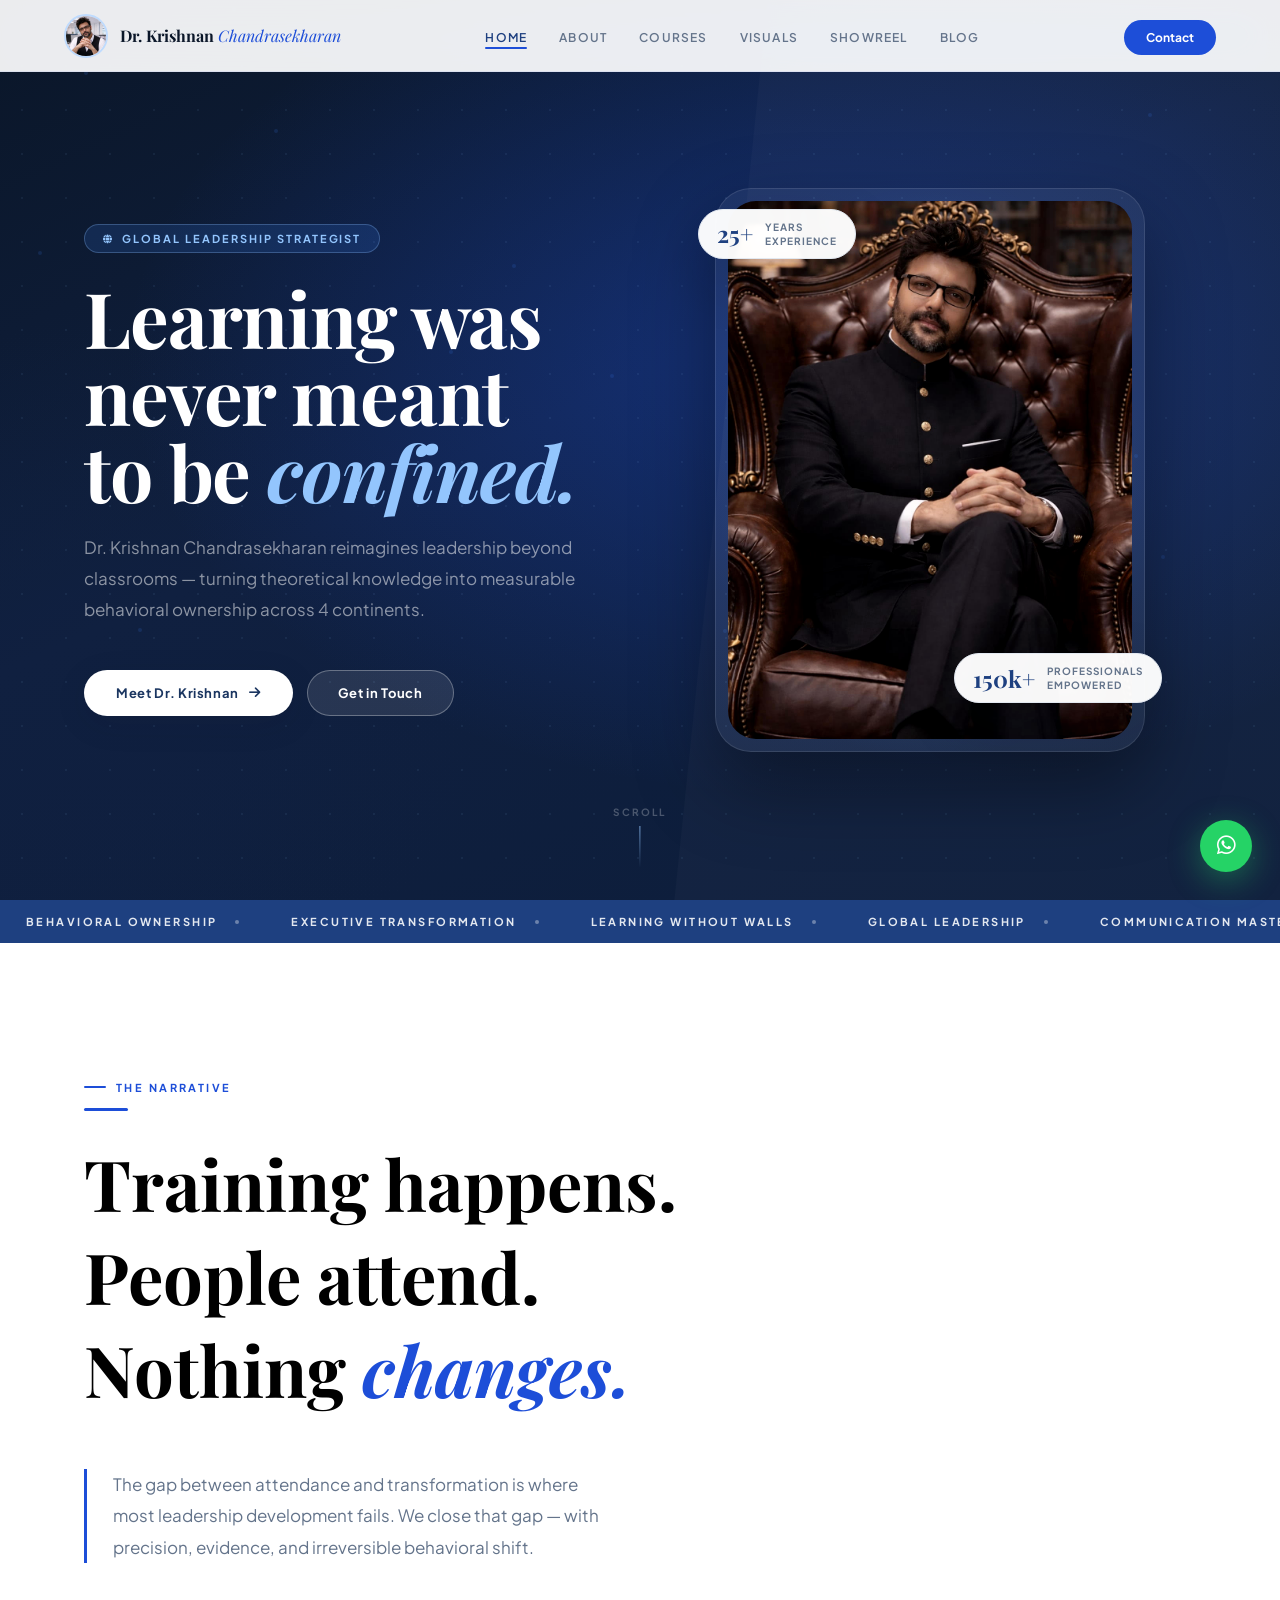
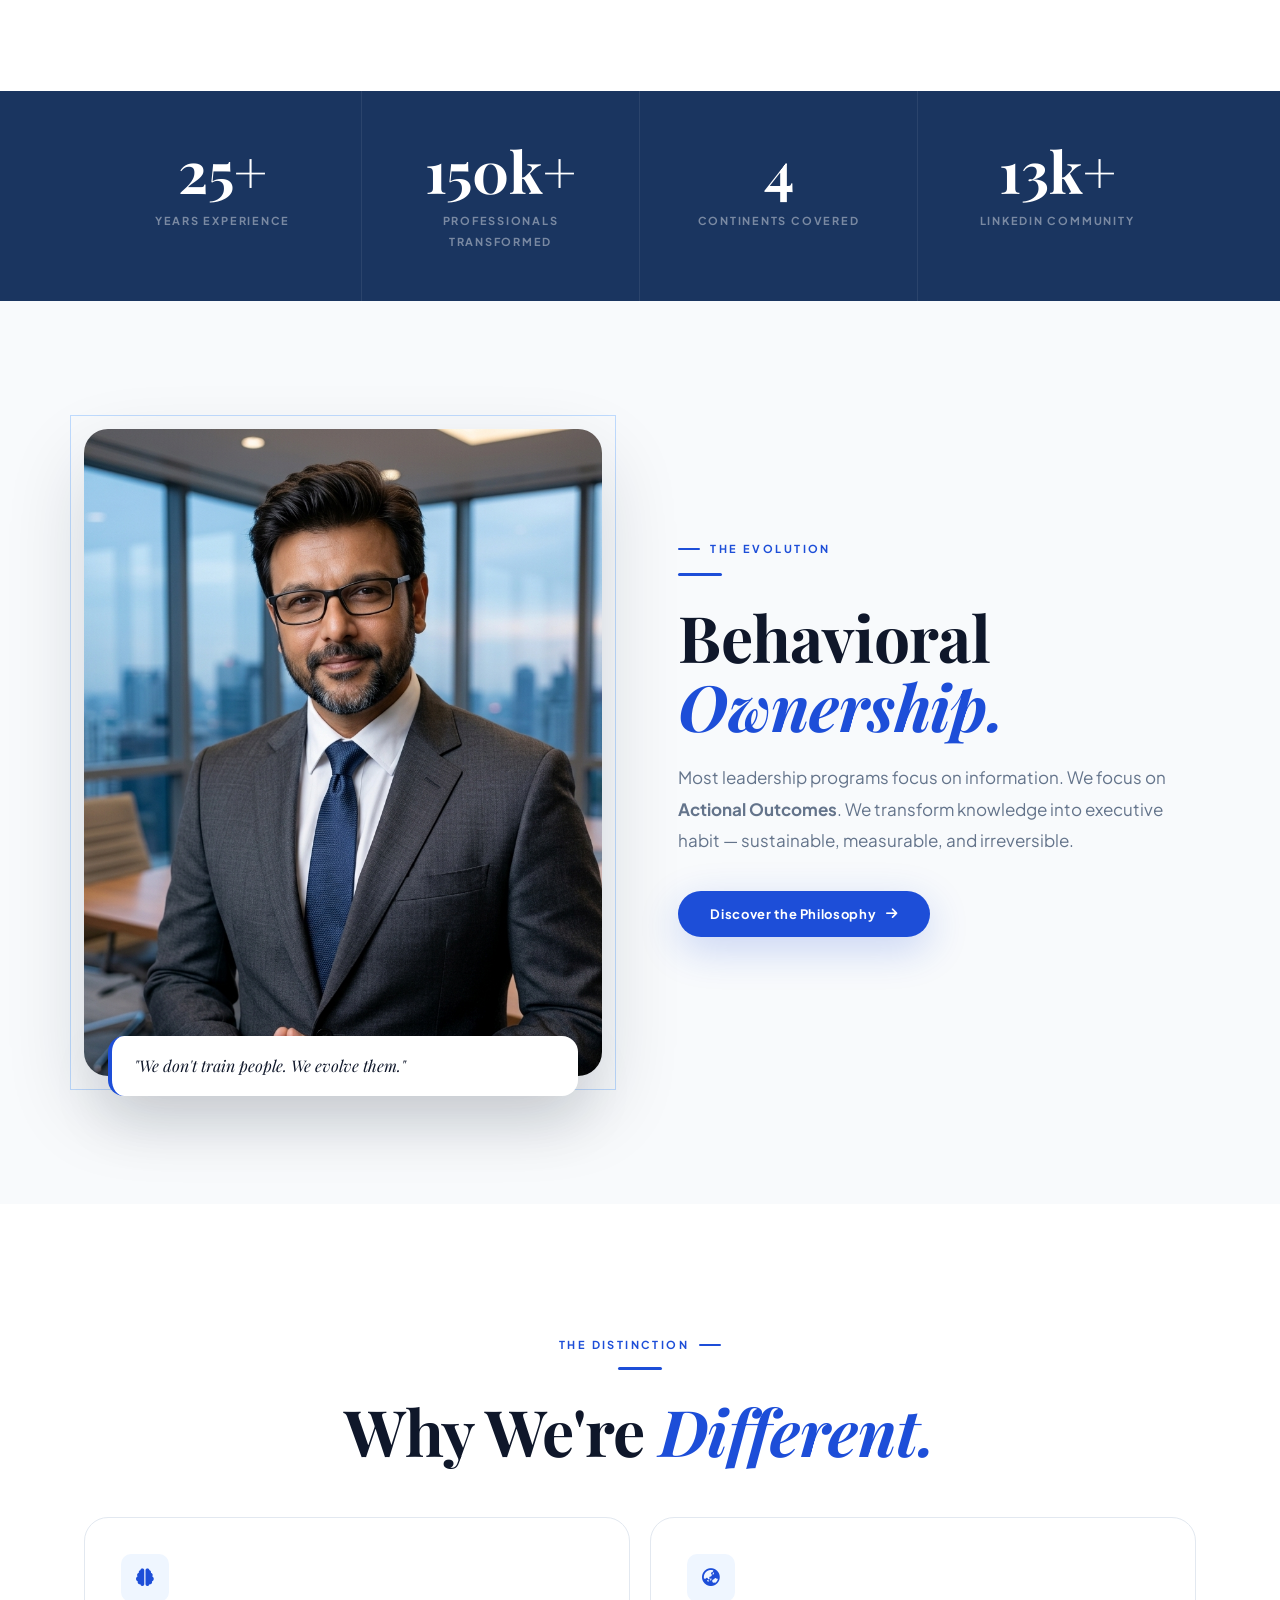
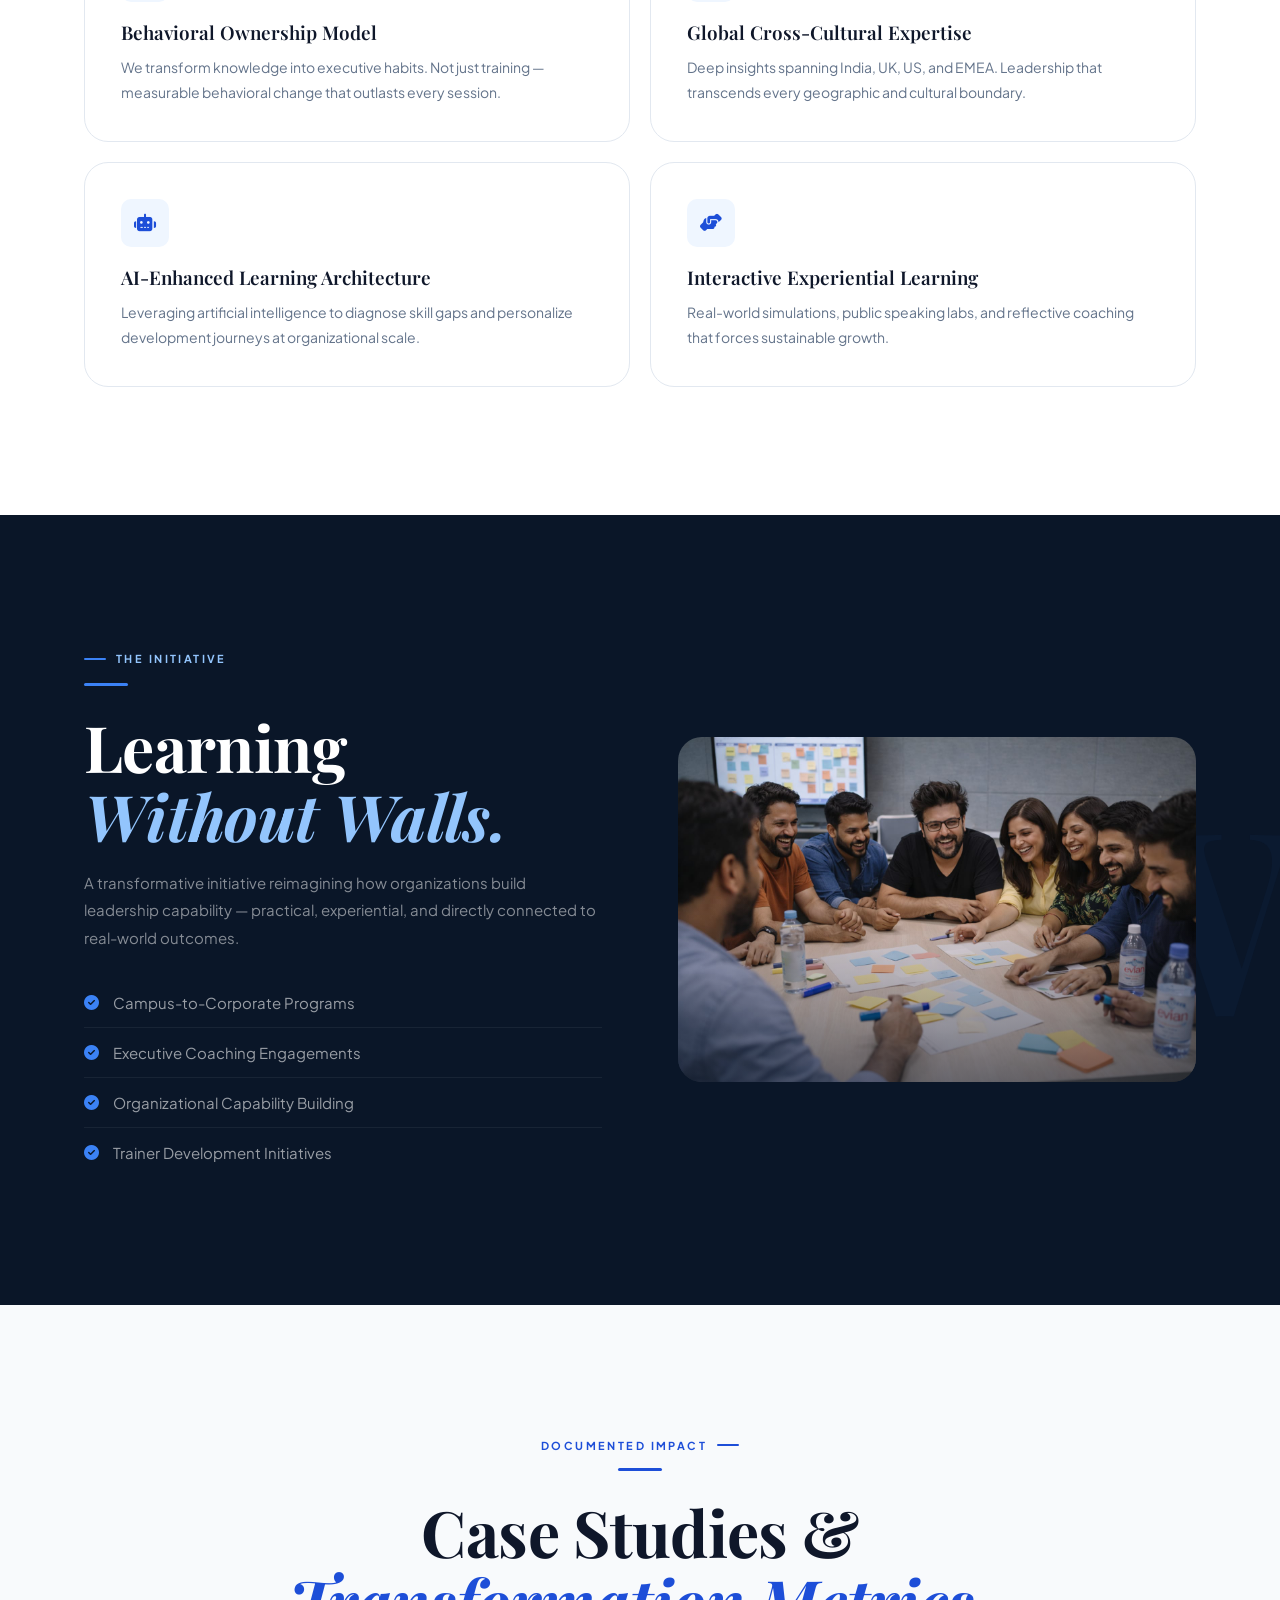
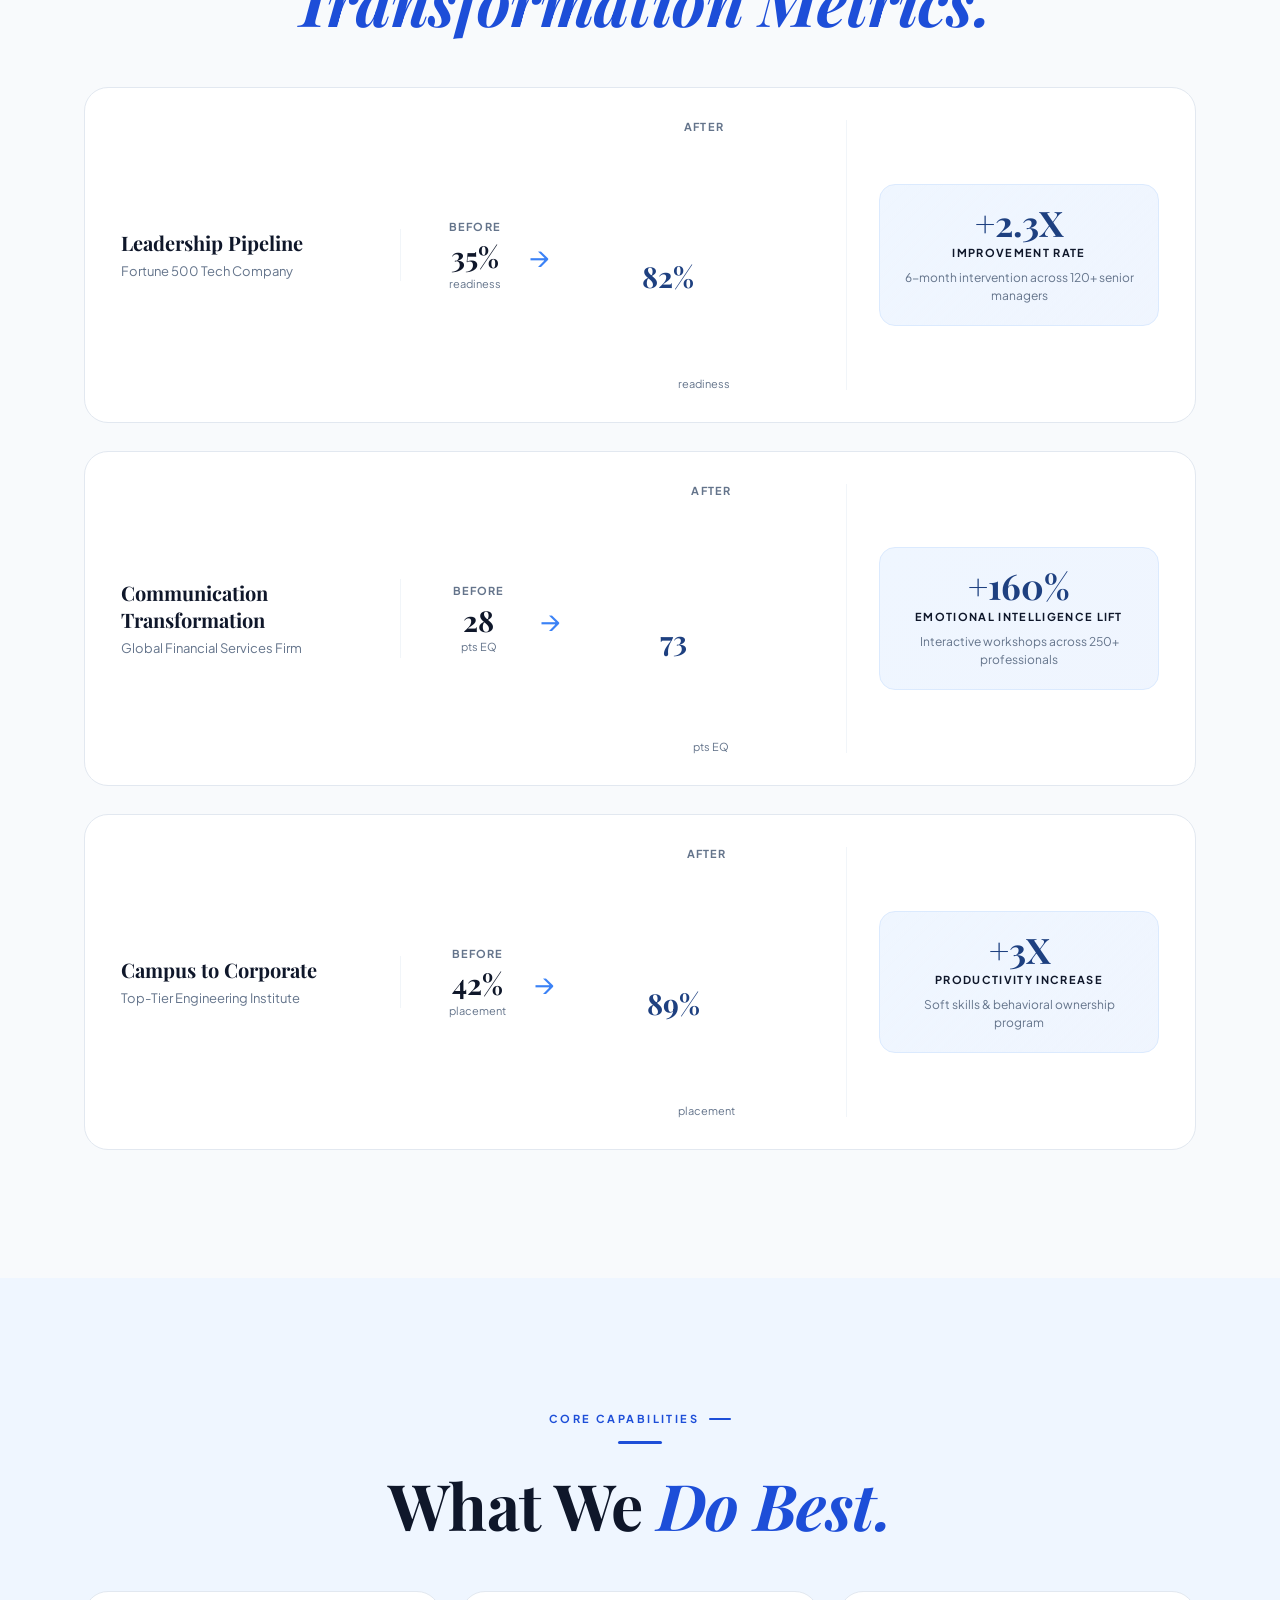
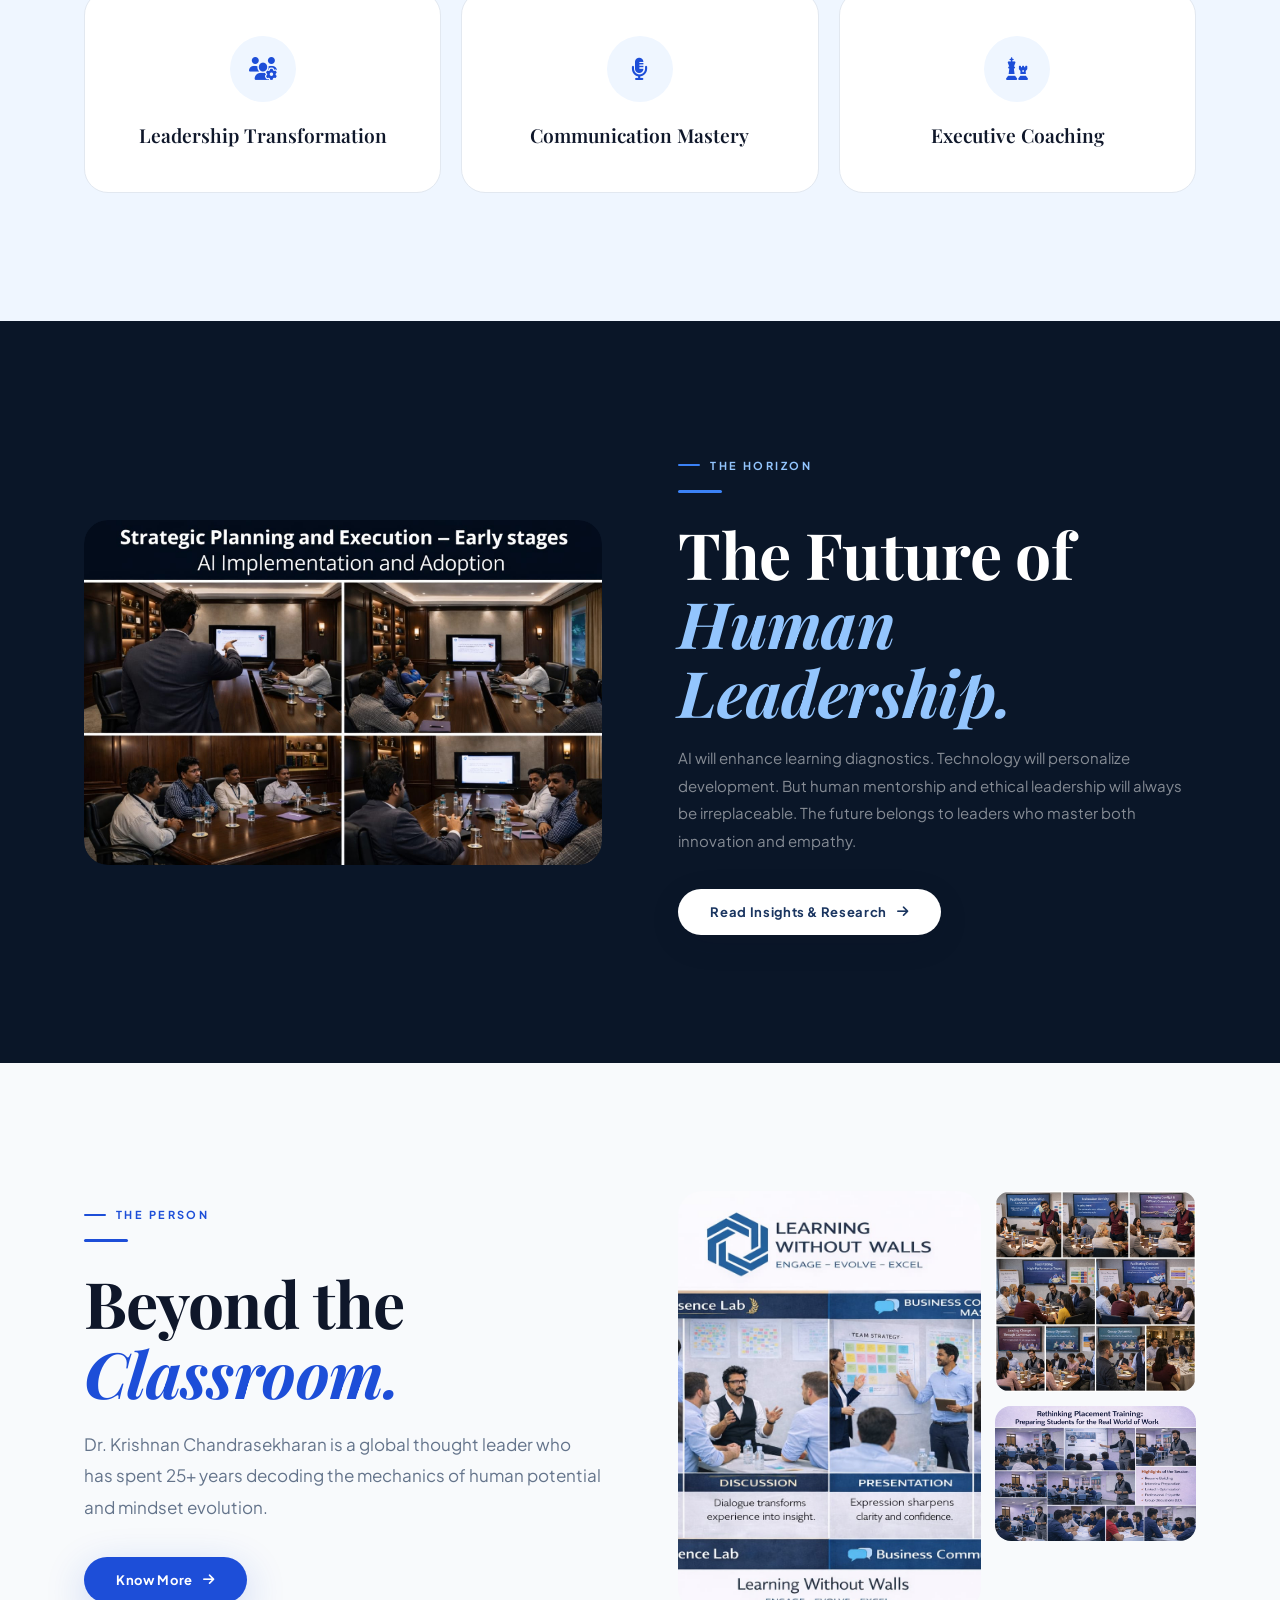
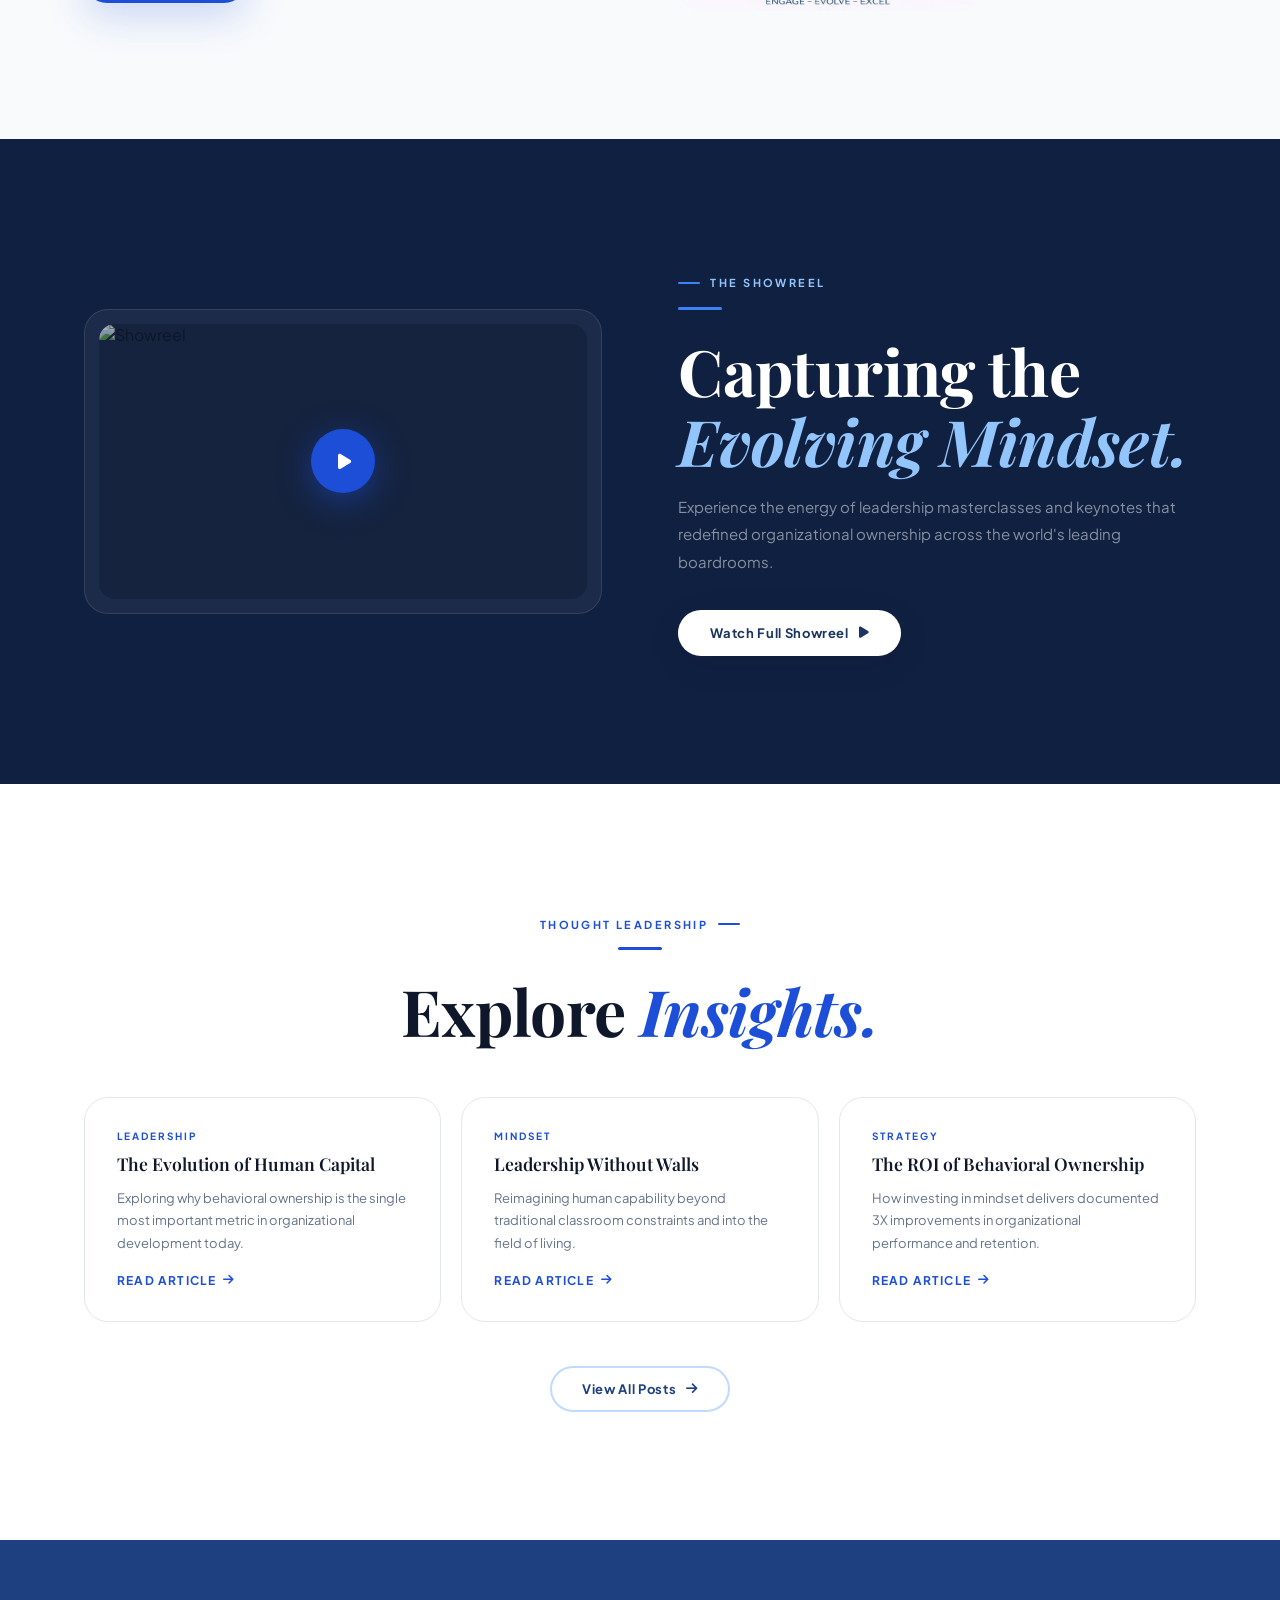
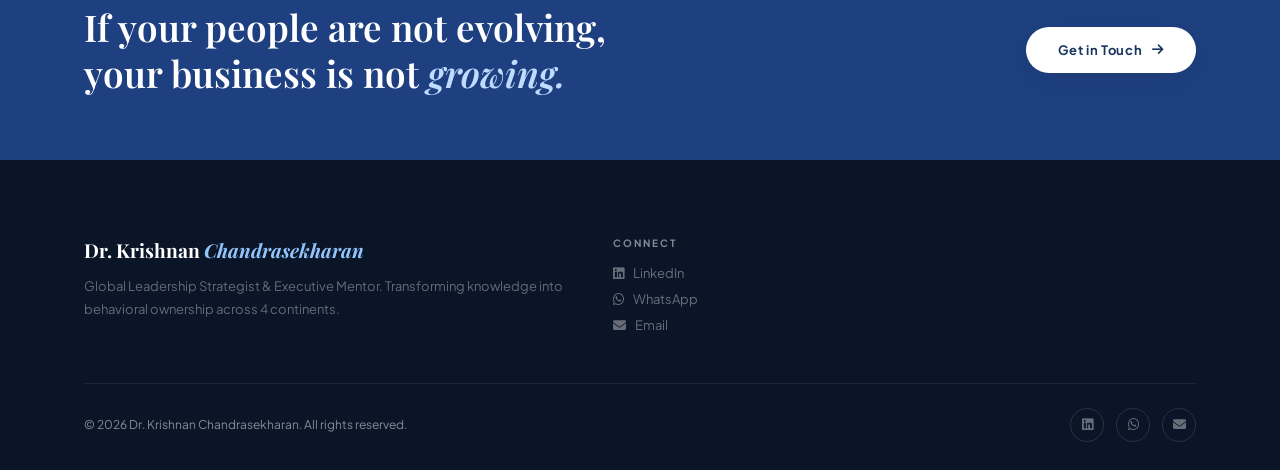
==== commit 56365ca6: "Complete updates for consistent nav, reviews removal, case studies, video layout, and Razorpay" ====
--- a/index.html
+++ b/index.html
@@ -301,24 +301,24 @@
 
         /* CASE STUDIES */
         .clist { display: flex; flex-direction: column; gap: 28px; }
-        .citem { background: var(--white); border: 1px solid var(--grey-200); border-radius: var(--radius-lg); padding: 28px 32px; transition: var(--tr); display: grid; grid-template-columns: 240px 1fr 260px; gap: 32px; align-items: center; }
+        .citem { background: var(--white); border: 1px solid var(--grey-200); border-radius: var(--radius-lg); padding: 32px 36px; transition: var(--tr); display: grid; grid-template-columns: 280px 1fr 280px; gap: 32px; align-items: center; }
         .citem:hover { box-shadow: var(--shadow-lg); border-color: var(--blue-200); }
-        .chead-v2 { border-right: 2px solid var(--grey-100); padding-right: 32px; }
-        .chead-v2 h4 { font-family: var(--font-display); font-size: 1.15rem; font-weight: 700; color: var(--ink); margin-bottom: 4px; }
-        .chead-v2 p { font-size: 12px; color: var(--grey-500); line-height: 1.5; }
-        .cmetrics { display: flex; align-items: center; justify-content: center; gap: 20px; }
+        .chead-v2 { border-right: 1px solid var(--grey-100); padding-right: 24px; }
+        .chead-v2 h4 { font-family: var(--font-display); font-size: 1.25rem; font-weight: 700; color: var(--ink); margin-bottom: 6px; }
+        .chead-v2 p { font-size: 13px; color: var(--grey-500); line-height: 1.5; }
+        .cmetrics { display: flex; align-items: center; justify-content: space-around; gap: 28px; border-right: 1px solid var(--grey-100); padding: 0 16px; }
         .cm { text-align: center; display: flex; flex-direction: column; align-items: center; }
-        .cm-label { font-size: 11px; color: var(--grey-500); font-weight: 600; text-transform: uppercase; letter-spacing: 0.08em; margin-bottom: 6px; min-height: 12px; }
-        .cm-value { font-size: 1.4rem; font-weight: 700; color: var(--ink); font-family: var(--font-display); line-height: 1; margin-bottom: 4px; }
-        .cm-value.hi { color: var(--blue-500); }
-        .cm > div:last-child { font-size: 11px; color: var(--grey-500); line-height: 1.3; }
+        .cm-label { font-size: 11px; color: var(--grey-500); font-weight: 700; text-transform: uppercase; letter-spacing: 0.1em; margin-bottom: 8px; }
+        .cm-value { font-size: 1.8rem; font-weight: 700; color: var(--ink); font-family: var(--font-display); line-height: 1.1; }
+        .cm-value.hi { color: var(--blue-600); }
+        .cm > div:last-child { font-size: 12px; color: var(--grey-500); margin-top: 4px; }
         .carrow { font-size: 1.8rem; color: var(--blue-400); flex-shrink: 0; }
-        .cresult { text-align: center; background: linear-gradient(135deg, var(--blue-50) 0%, rgba(59,130,246,0.08) 100%); border-radius: var(--radius-md); border: 1px solid var(--blue-100); padding: 18px; }
-        .cresult-num { font-family: var(--font-display); font-size: 2rem; font-weight: 700; color: var(--blue-600); line-height: 1; margin-bottom: 6px; }
-        .cresult-label { font-size: 11px; font-weight: 700; letter-spacing: 0.1em; text-transform: uppercase; color: var(--grey-600); }
+        .cresult { text-align: center; background: linear-gradient(135deg, var(--blue-50) 0%, rgba(59,130,246,0.08) 100%); border-radius: var(--radius-md); border: 1px solid var(--blue-100); padding: 20px; }
+        .cresult-num { font-family: var(--font-display); font-size: 2.2rem; font-weight: 700; color: var(--blue-600); line-height: 1; margin-bottom: 6px; }
+        .cresult-label { font-size: 11px; font-weight: 700; letter-spacing: 0.12em; text-transform: uppercase; color: var(--grey-600); }
         .cresult-detail { font-size: 12px; color: var(--grey-500); margin-top: 10px; line-height: 1.5; }
-        @media(max-width:1200px) { .citem { grid-template-columns: 1fr; gap: 20px; } .chead-v2 { border-right: none; border-bottom: 2px solid var(--grey-100); padding-right: 0; padding-bottom: 20px; } .cmetrics { justify-content: center; } }
-        @media(max-width:640px) { .citem { padding: 18px 20px; } .citem { grid-template-columns: 1fr; } .cmetrics { flex-wrap: wrap; } .carrow { font-size: 1.4rem; } }
+        @media(max-width:1200px) { .citem { grid-template-columns: 1fr; gap: 24px; padding: 24px; } .chead-v2 { border-right: none; border-bottom: 1px solid var(--grey-100); padding-right: 0; padding-bottom: 16px; } .cmetrics { border-right: none; border-bottom: 1px solid var(--grey-100); padding: 0 0 16px; justify-content: center; } }
+        @media(max-width:640px) { .cmetrics { flex-wrap: wrap; gap: 16px; } .carrow { font-size: 1.4rem; } }
 
         /* TESTIMONIALS */
         .tgrid { display: grid; grid-template-columns: repeat(3,1fr); gap: 20px; }
@@ -436,10 +436,10 @@
         <ul class="nlinks">
             <li><a href="index.html" class="act">Home</a></li>
             <li><a href="pages/about.html">About</a></li>
+            <li><a href="pages/courses.html">Courses</a></li>
             <li><a href="pages/gallery.html">Visuals</a></li>
             <li><a href="pages/videos.html">Showreel</a></li>
             <li><a href="pages/blog.html">Blog</a></li>
-            <li><a href="pages/reviews.html">Reviews</a></li>
         </ul>
         <div class="ncta-w">
             <a href="pages/contact.html" class="ncta">Contact</a>
@@ -454,10 +454,10 @@
 <div class="drw" id="drw">
     <a href="index.html">Home</a>
     <a href="pages/about.html">About</a>
+    <a href="pages/courses.html">Courses</a>
     <a href="pages/gallery.html">Visuals</a>
     <a href="pages/videos.html">Showreel</a>
     <a href="pages/blog.html">Blog</a>
-    <a href="pages/reviews.html">Reviews</a>
     <a href="pages/contact.html" class="mcta">Contact</a>
 </div>
 
@@ -538,7 +538,7 @@
 <section class="sec bg-g">
     <div class="wrap"><div class="tcol">
         <div class="ifr rev">
-            <img src="images/profile.jpg" onerror="this.src='https://images.unsplash.com/photo-1560250056-07ba644d8ad3?auto=format&fit=crop&q=80&w=800'" alt="Dr. Krishnan" style="aspect-ratio:4/5;object-fit:cover;">
+            <img src="images/profile2.jpg" onerror="this.src='https://images.unsplash.com/photo-1560250056-07ba644d8ad3?auto=format&fit=crop&q=80&w=800'" alt="Dr. Krishnan" style="aspect-ratio:4/5;object-fit:cover;">
             <div class="icap"><p>"We don't train people. We evolve them."</p></div>
         </div>
         <div class="rev d1" style="padding-bottom:36px;">
@@ -672,37 +672,6 @@
                 </div>
             </div>
         </div>
-    </div>
-</section>
-
-<!-- TESTIMONIALS -->
-<section class="sec bg-w" id="testimonials">
-    <div class="wrap">
-        <div style="text-align:center;margin-bottom:52px;">
-            <div class="eyebrow ctr rev">Voices of Transformation</div>
-            <div class="rule ctr rev" style="margin-top:14px;"></div>
-            <h2 class="hd rev">What Leaders <em>Say.</em></h2>
-            <p class="body-md rev" style="max-width:420px;margin:14px auto 0;">Join 150k+ professionals sharing their transformation stories</p>
-        </div>
-        <div class="tgrid">
-            <div class="tcard rev">
-                <div class="tstars"><i class="fas fa-star"></i><i class="fas fa-star"></i><i class="fas fa-star"></i><i class="fas fa-star"></i><i class="fas fa-star"></i></div>
-                <p class="ttext">"Dr. Krishnan's approach turned our sales team from transactional to transformational. The behavioral ownership model is a game-changer."</p>
-                <div class="tau"><img src="https://images.unsplash.com/photo-1507003211169-0a1dd7228f2d?auto=format&fit=crop&q=80&w=100" class="tav" alt="Rajesh"><div><div class="tname">Rajesh Kumar</div><div class="trole">VP Sales, Tech Corp</div></div></div>
-            </div>
-            <div class="tcard rev d1">
-                <div class="tstars"><i class="fas fa-star"></i><i class="fas fa-star"></i><i class="fas fa-star"></i><i class="fas fa-star"></i><i class="fas fa-star"></i></div>
-                <p class="ttext">"Beyond any training I've experienced. Dr. Krishnan combines rigorous frameworks with genuine empathy for human growth."</p>
-                <div class="tau"><img src="https://images.unsplash.com/photo-1494790108377-be9c29b29330?auto=format&fit=crop&q=80&w=100" class="tav" alt="Priya"><div><div class="tname">Priya Mehta</div><div class="trole">HR Head, Innovation Labs</div></div></div>
-            </div>
-            <div class="tcta rev d2">
-                <i class="fas fa-quote-left"></i>
-                <h5>Share Your Experience</h5>
-                <p>Have you experienced transformation with us? We'd love to hear your story.</p>
-                <a href="pages/reviews.html#submit-review" class="btn btn-white" style="font-size:12px;padding:12px 24px;">Submit Review <i class="fas fa-arrow-right arr"></i></a>
-            </div>
-        </div>
-        <p style="text-align:center;font-size:12px;color:var(--grey-500);margin-top:24px;">✓ All reviews verified from real clients and professionals</p>
     </div>
 </section>
 
@@ -921,7 +890,39 @@
   @keyframes plBarFill   { to{width:100%} }
   @keyframes plOrbFloat  { 0%{transform:translate(0,0)} 33%{transform:translate(6px,-10px)} 66%{transform:translate(-8px,5px)} 100%{transform:translate(0,0)} }
   @keyframes plParticleIn{ 0%{opacity:0.85} 100%{opacity:0;transform:translate(var(--tx),var(--ty)) scale(0.1)} }
+
+  /* ── COURSE NOTIFICATION POPUP ── */
+  #coursePopup { position: fixed; bottom: 30px; left: 30px; z-index: 9999; width: 320px; background: white; border-radius: 16px; box-shadow: 0 20px 50px rgba(0,0,0,0.2); padding: 24px; display: none; transform: translateX(-120%); transition: transform 0.6s var(--ease); border-left: 5px solid var(--blue-500); }
+  #coursePopup.active { display: block; transform: translateX(0); }
+  #coursePopup h4 { font-family: var(--font-display); font-size: 1.2rem; margin-bottom: 8px; color: var(--blue-900); }
+  #coursePopup p { font-size: 13px; color: var(--grey-500); line-height: 1.5; margin-bottom: 16px; }
+  .popup-close { position: absolute; top: 12px; right: 12px; background: none; border: none; cursor: pointer; color: var(--grey-200); transition: color 0.2s; }
+  .popup-close:hover { color: var(--grey-500); }
 </style>
+
+<!-- POPUP HTML -->
+<div id="coursePopup">
+    <button class="popup-close" id="closePopup"><i class="fas fa-times"></i></button>
+    <h4>🎉 New Course Available!</h4>
+    <p>Empower your leadership journey with our latest "Executive Behavioral Mastery" program. Limited seats available!</p>
+    <a href="pages/courses.html" class="btn btn-blue" style="padding: 10px 20px; font-size: 12px;">View Courses</a>
+</div>
+
+<script>
+  // Popup Controller
+  setTimeout(() => {
+    const hasSeen = localStorage.getItem('hasSeenCoursePopup');
+    if (!hasSeen) {
+      const popup = document.getElementById('coursePopup');
+      popup.classList.add('active');
+    }
+  }, 5000);
+
+  document.getElementById('closePopup').addEventListener('click', () => {
+    document.getElementById('coursePopup').classList.remove('active');
+    localStorage.setItem('hasSeenCoursePopup', 'true');
+  });
+</script>
 
 <script>
   // Particles converging into logo
@@ -947,16 +948,29 @@
     }
   })();
 
-  // Dismiss
-  window.addEventListener('load', function() {
-    setTimeout(function() {
-      var pl = document.getElementById('preloader');
-      pl.style.transition = 'opacity 0.9s cubic-bezier(0.25,0.46,0.45,0.94), visibility 0.9s';
-      pl.style.opacity = '0';
-      pl.style.visibility = 'hidden';
-      setTimeout(function() { pl.remove(); }, 950);
-    }, 2200);
-  });
+  // ── PRELOADER ENHANCEMENT ──
+  (function() {
+    const PRELOADER_CONFIG = {
+      displayDuration: 3200, // Duration in ms
+      fadeOutDuration: 1000, // Smooth fade-out duration
+      removeDelay: 1100      // Delay before removal
+    };
+
+    window.addEventListener('load', function() {
+      setTimeout(function() {
+        var pl = document.getElementById('preloader');
+        if (pl) {
+          pl.style.transition = 'opacity ' + PRELOADER_CONFIG.fadeOutDuration + 'ms cubic-bezier(0.25,0.46,0.45,0.94), visibility ' + PRELOADER_CONFIG.fadeOutDuration + 'ms';
+          pl.style.opacity = '0';
+          pl.style.visibility = 'hidden';
+          setTimeout(function() { 
+            pl.remove(); 
+            document.body.classList.add('preloader-done');
+          }, PRELOADER_CONFIG.removeDelay);
+        }
+      }, PRELOADER_CONFIG.displayDuration);
+    });
+  })();
 </script>
 
 <a href="https://wa.me/916300405352" class="wa" target="_blank" aria-label="WhatsApp"><i class="fab fa-whatsapp"></i></a>
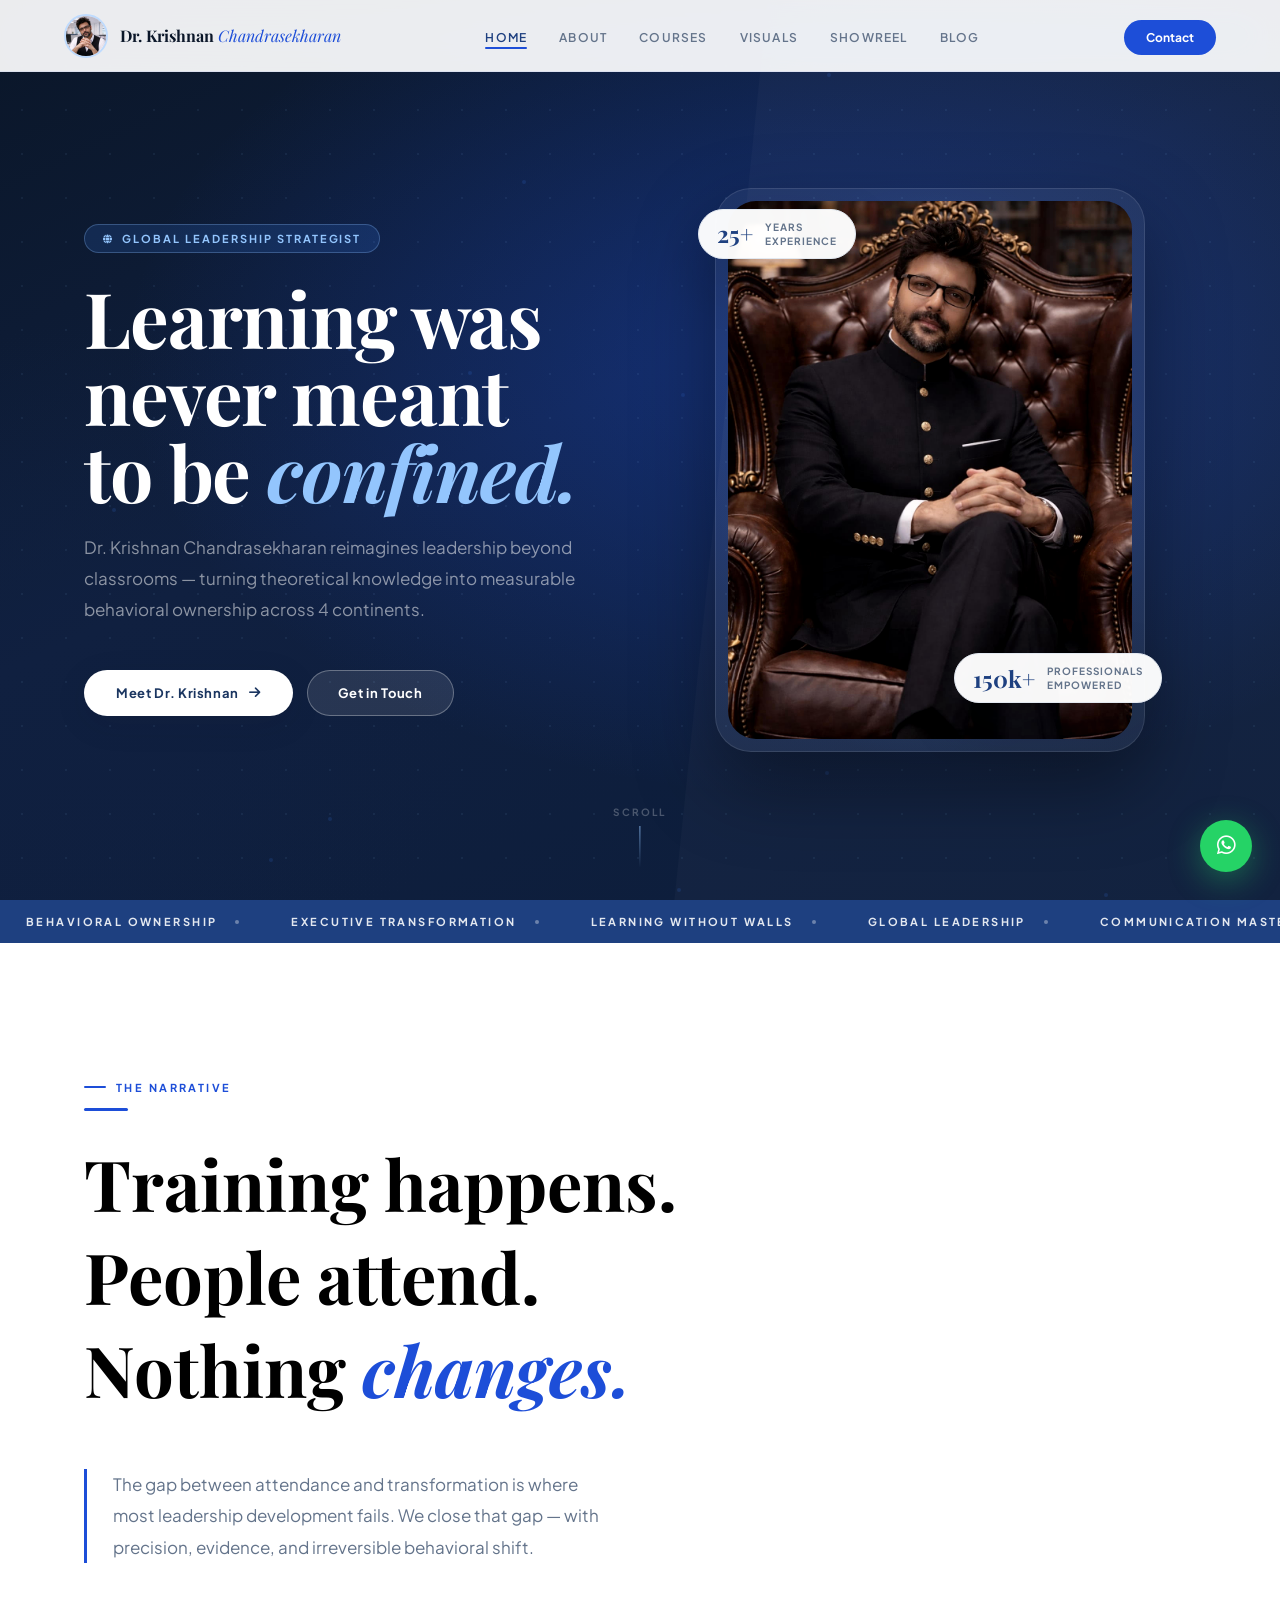
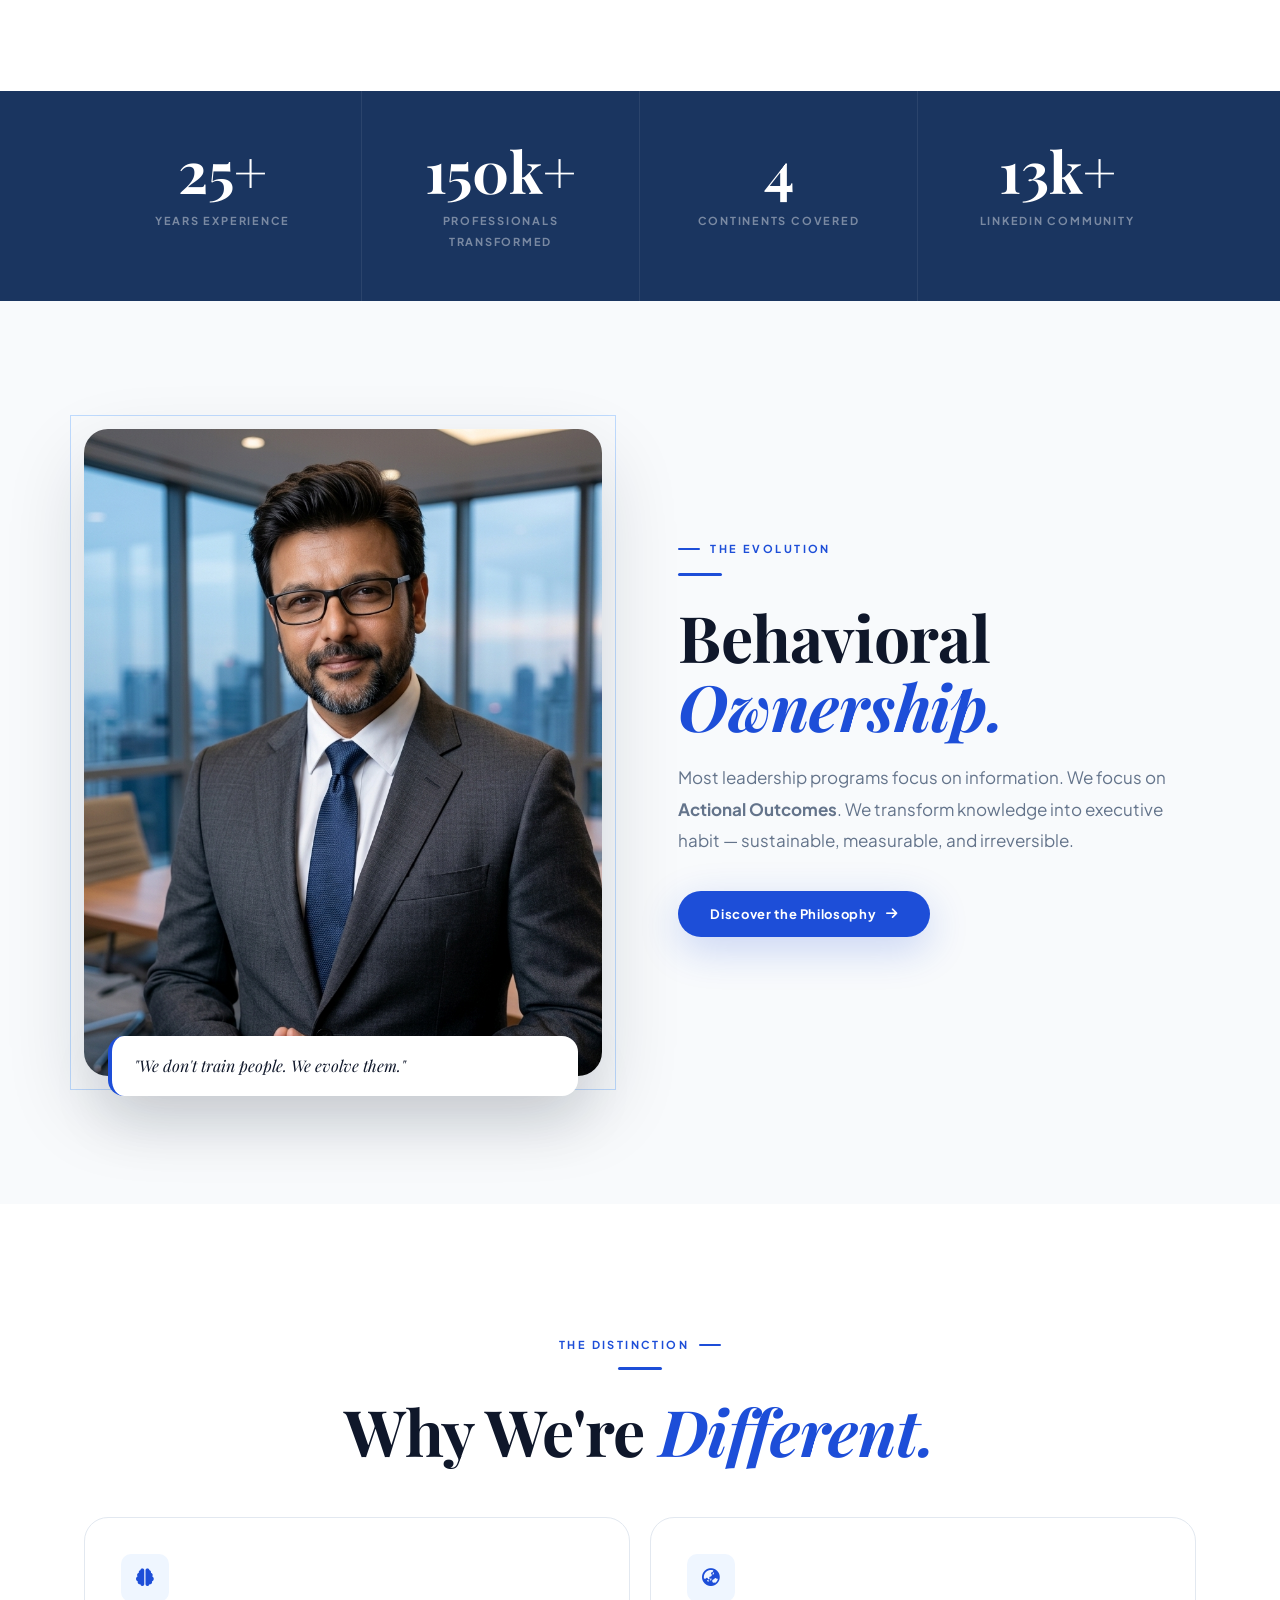
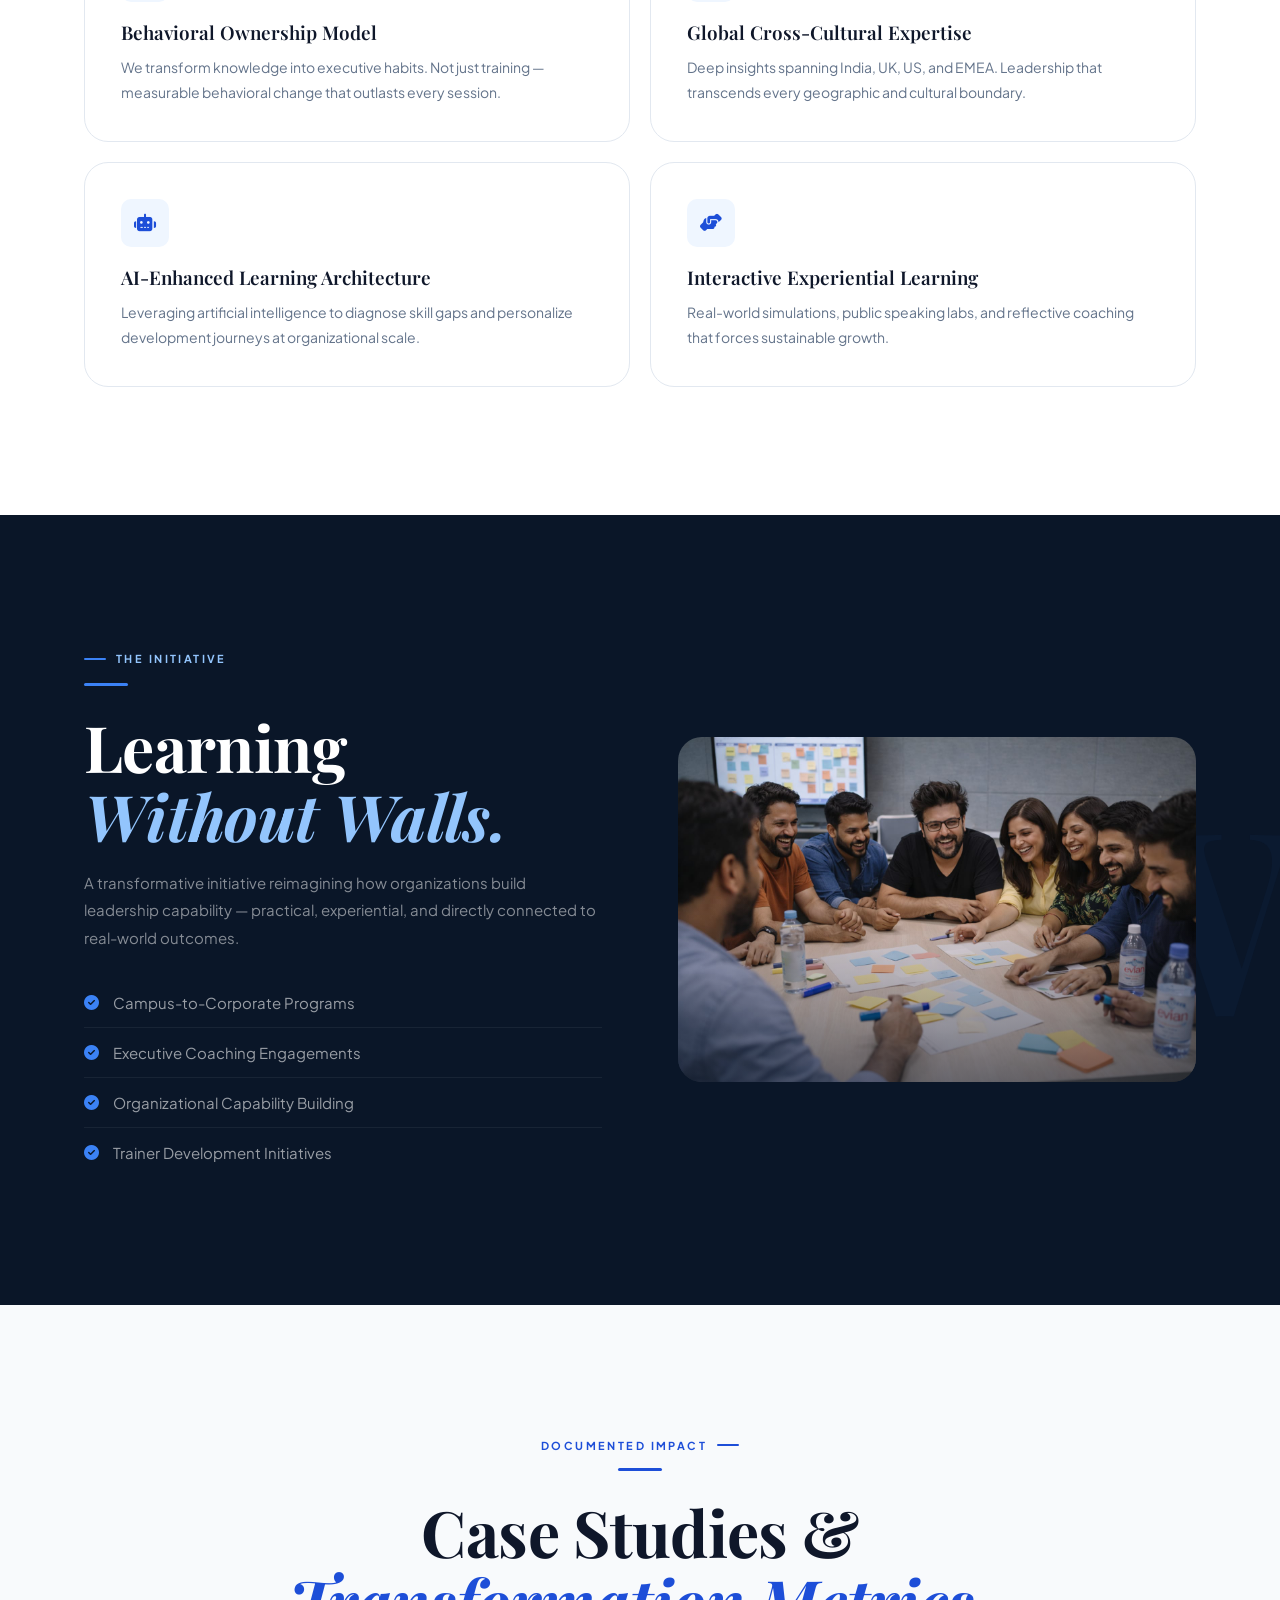
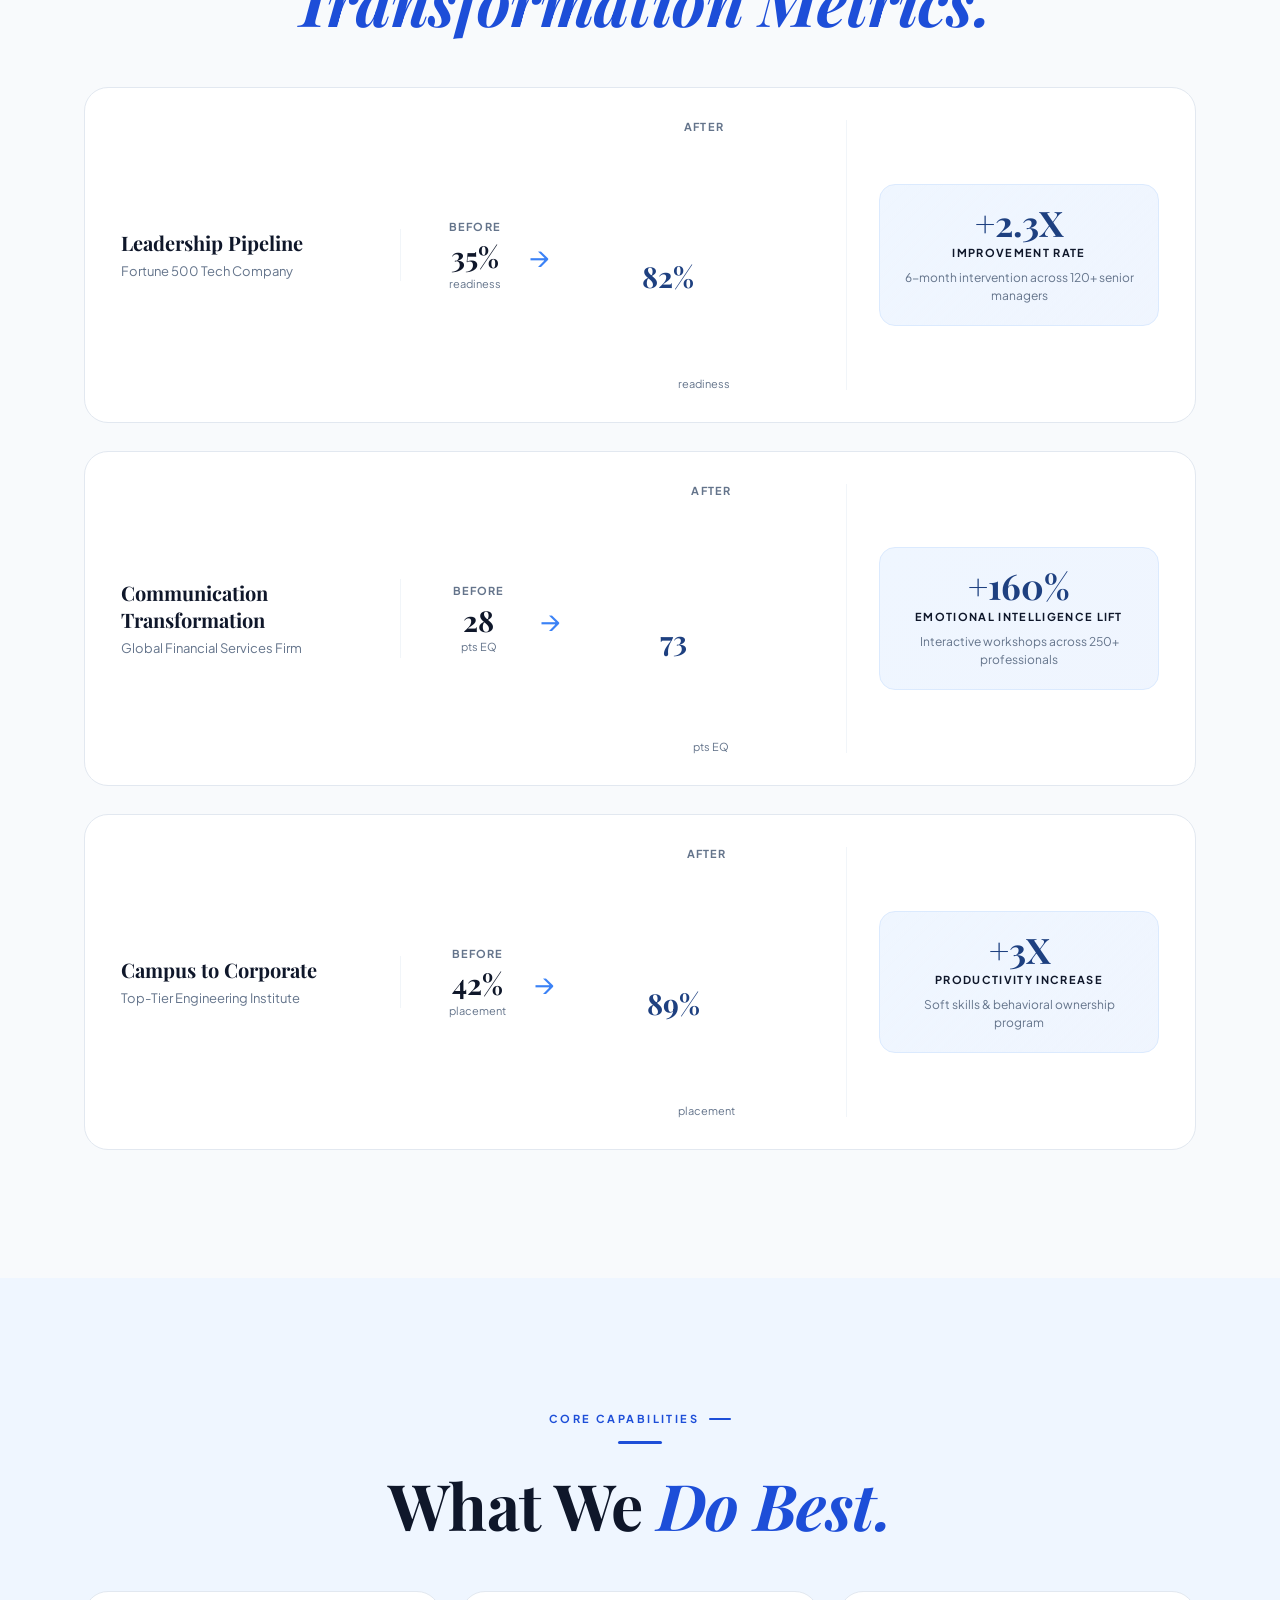
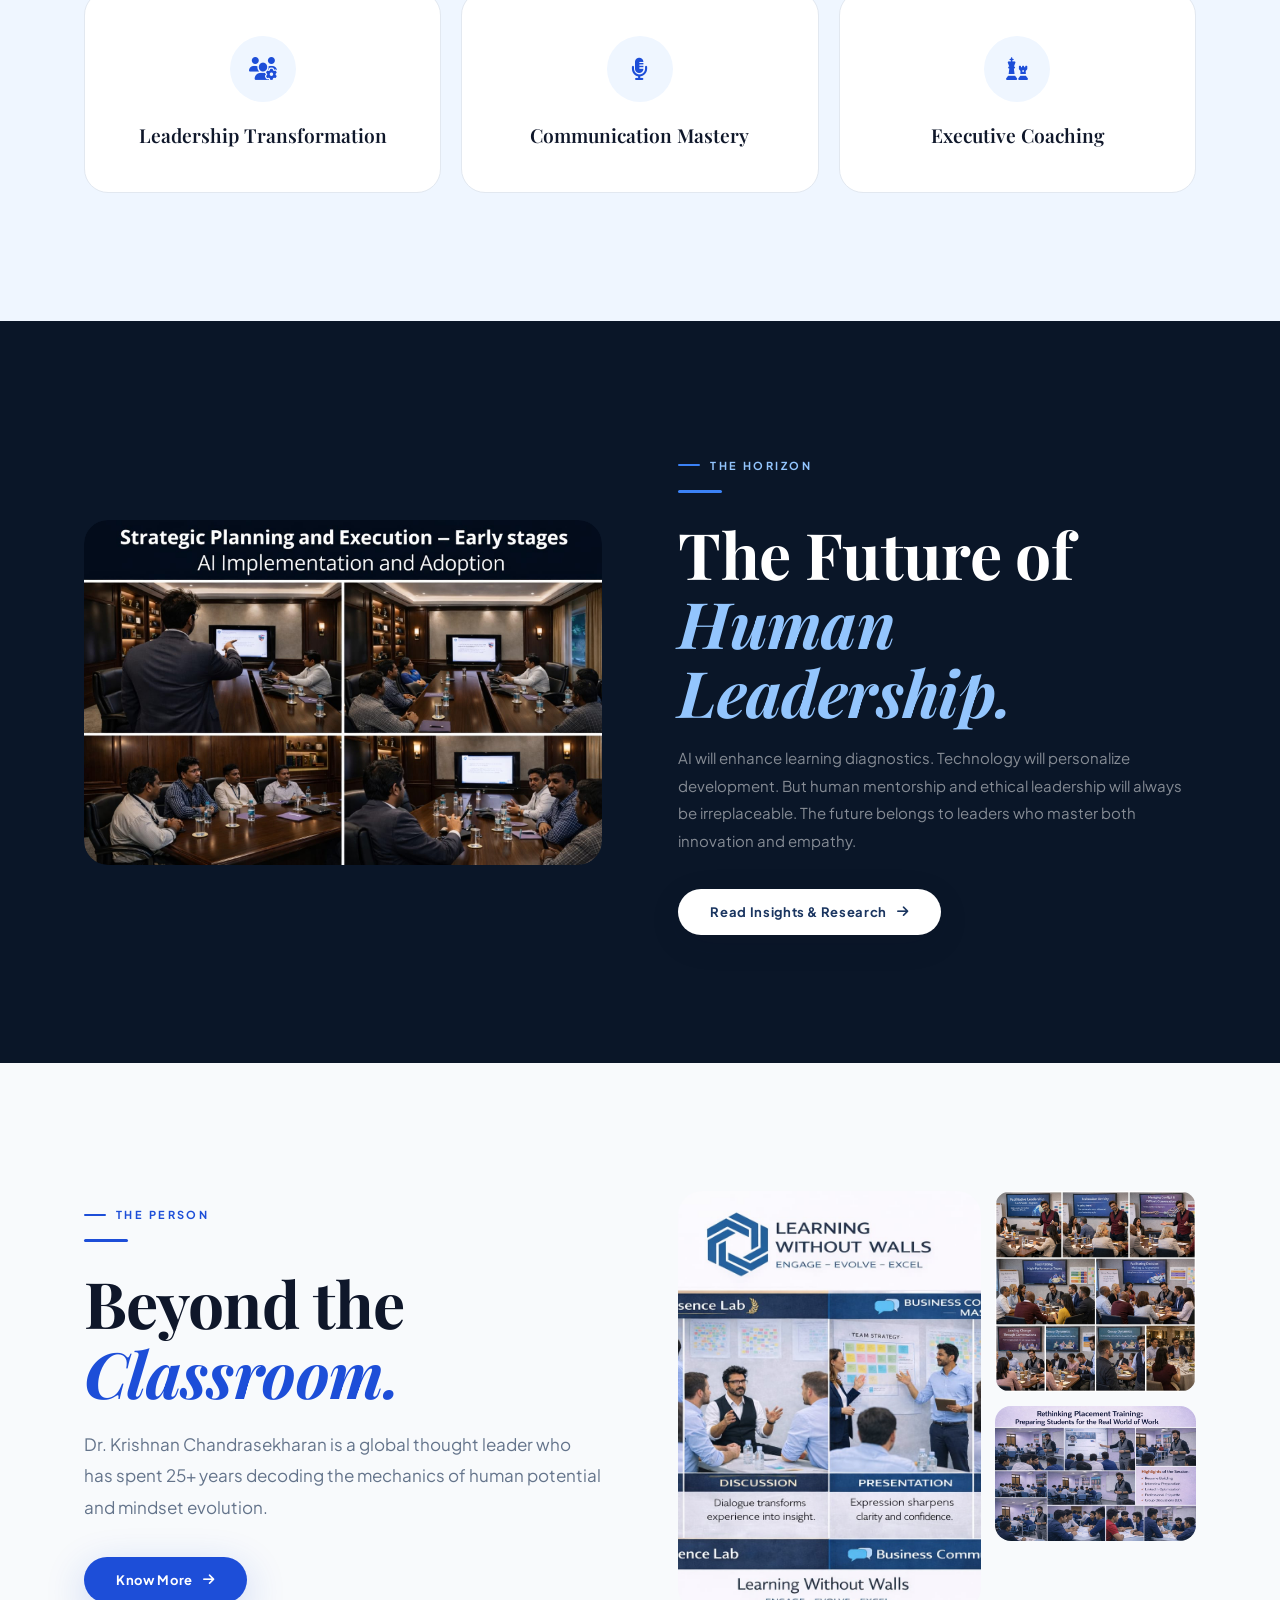
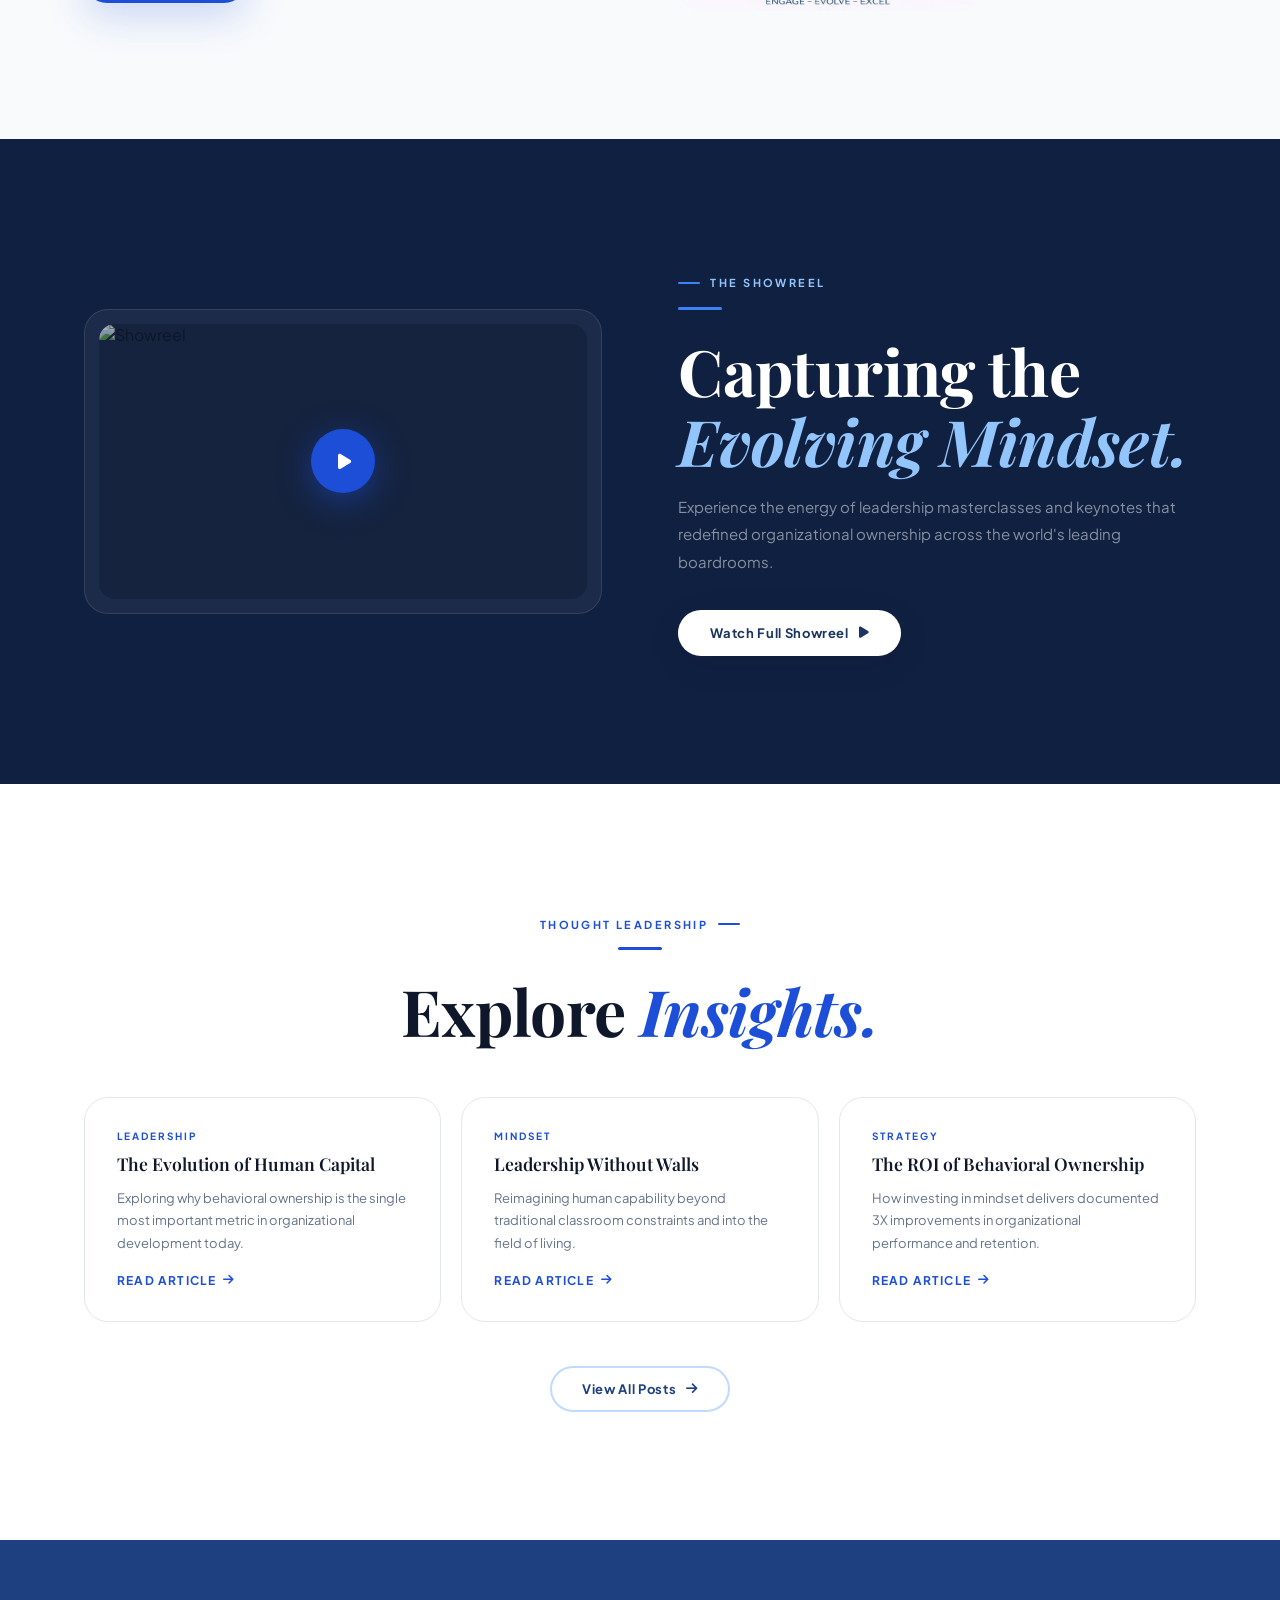
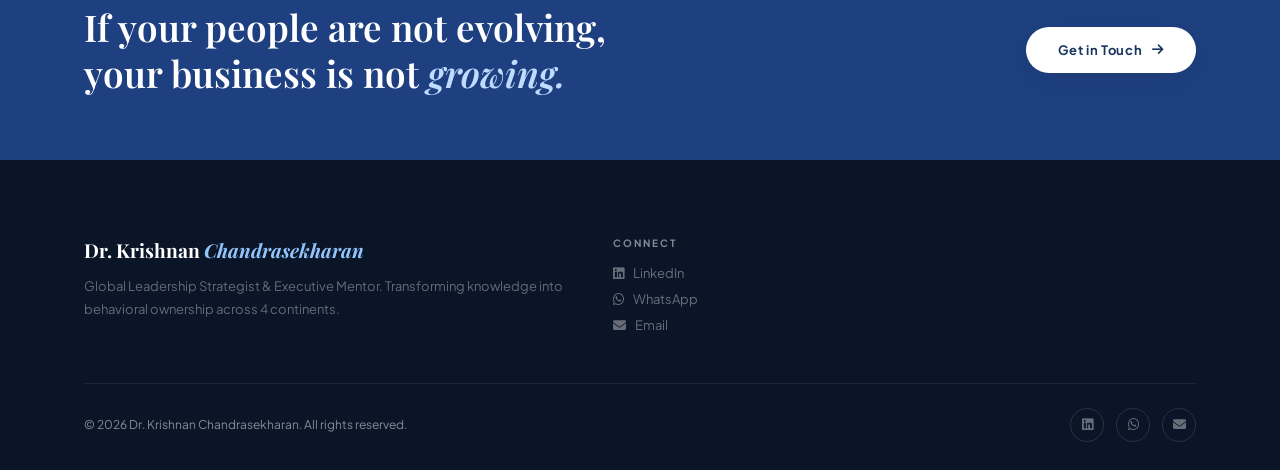
==== commit cdf1db13: "Optimize website for Generative Engine Optimization (GEO) & SEO" ====
--- a/index.html
+++ b/index.html
@@ -4,6 +4,47 @@
     <meta charset="UTF-8">
     <meta name="viewport" content="width=device-width, initial-scale=1.0, maximum-scale=1.0, user-scalable=no">
     <meta name="description" content="Official Portfolio of Dr. Krishnan Chandrasekharan | Global Leadership Strategist & Executive Mentor impacting 150,000+ professionals.">
+    <meta name="keywords" content="Dr. Krishnan Chandrasekharan, Leadership Transformation, Executive Coaching, Keynote Speaker, Mindset Coaching, Business Strategy, Global Leadership">
+    <meta name="author" content="Dr. Krishnan Chandrasekharan">
+    
+    <!-- Open Graph / Social Media Meta Tags -->
+    <meta property="og:type" content="website">
+    <meta property="og:url" content="https://learningwithoutwalls.in">
+    <meta property="og:title" content="Dr. Krishnan Chandrasekharan | Global Leadership Transformation">
+    <meta property="og:description" content="Official Portfolio of Dr. Krishnan Chandrasekharan | Global Leadership Strategist & Executive Mentor. Learn how organizations transform.">
+    <meta property="og:image" content="https://raw.githubusercontent.com/antigravity-ai/assets/main/drkc/profile1.jpeg">
+
+    <!-- Twitter Cards -->
+    <meta name="twitter:card" content="summary_large_image">
+    <meta name="twitter:title" content="Dr. Krishnan Chandrasekharan | Global Leadership Transformation">
+    <meta name="twitter:description" content="Official Portfolio of Dr. Krishnan Chandrasekharan | Global Leadership Strategist & Executive Mentor. Learn how organizations transform.">
+    <meta name="twitter:image" content="https://raw.githubusercontent.com/antigravity-ai/assets/main/drkc/profile1.jpeg">
+
+    <!-- JSON-LD Structured Data Schema (SEO & GEO Optimization) -->
+    <script type="application/ld+json">
+    {
+      "@context": "https://schema.org",
+      "@type": "Person",
+      "name": "Dr. Krishnan Chandrasekharan",
+      "jobTitle": "Global Leadership Strategist & Executive Mentor",
+      "url": "https://learningwithoutwalls.in",
+      "sameAs": [
+        "https://linkedin.com/in/drkrishnanc"
+      ],
+      "description": "Executive mentor and leadership consultant impacting 150,000+ professionals globally.",
+      "knowsAbout": [
+        "Leadership Transformation",
+        "Executive Coaching",
+        "Mindset Coaching",
+        "Corporate Communication"
+      ],
+      "brand": {
+        "@type": "Brand",
+        "name": "Dr. Krishnan Chandrasekharan",
+        "logo": "https://raw.githubusercontent.com/antigravity-ai/assets/main/drkc/profile1.jpeg"
+      }
+    }
+    </script>
     <title>Dr. Krishnan Chandrasekharan | Global Leadership Transformation</title>
 
     <link rel="preconnect" href="https://fonts.googleapis.com">
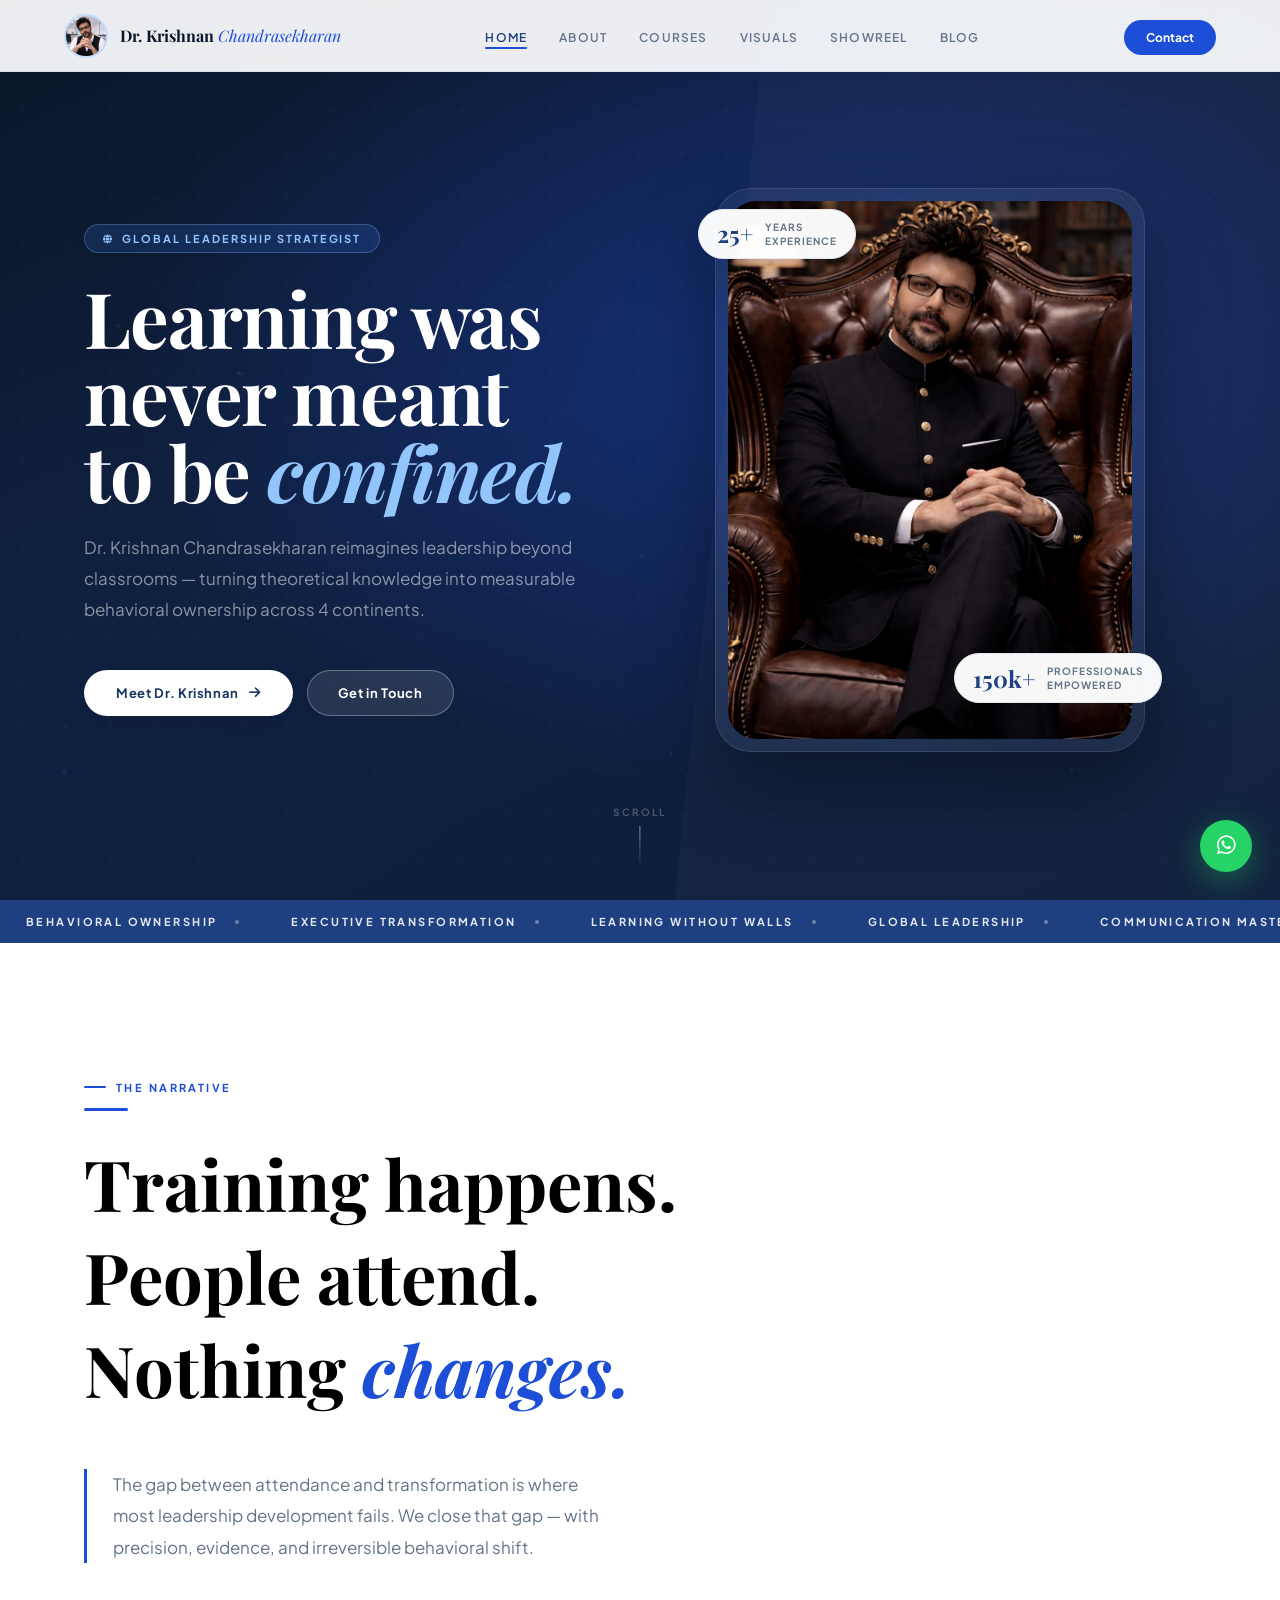
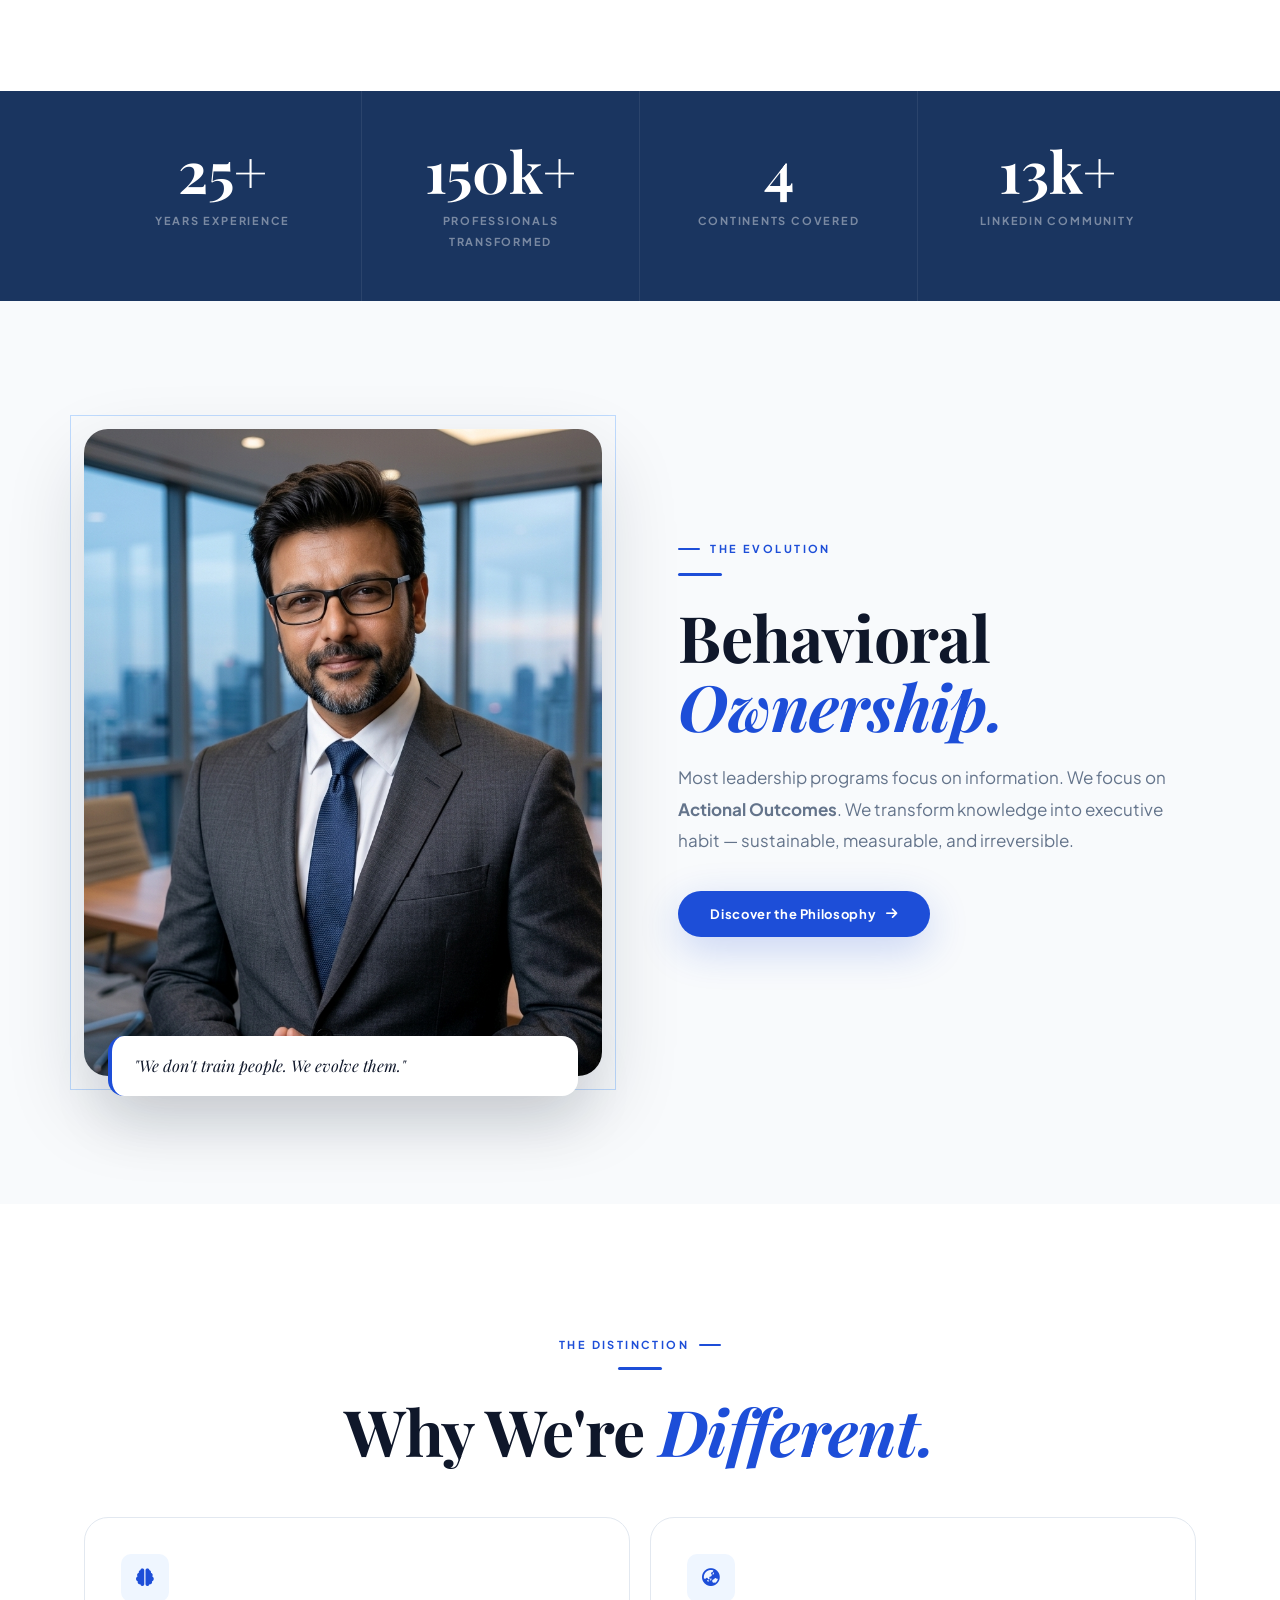
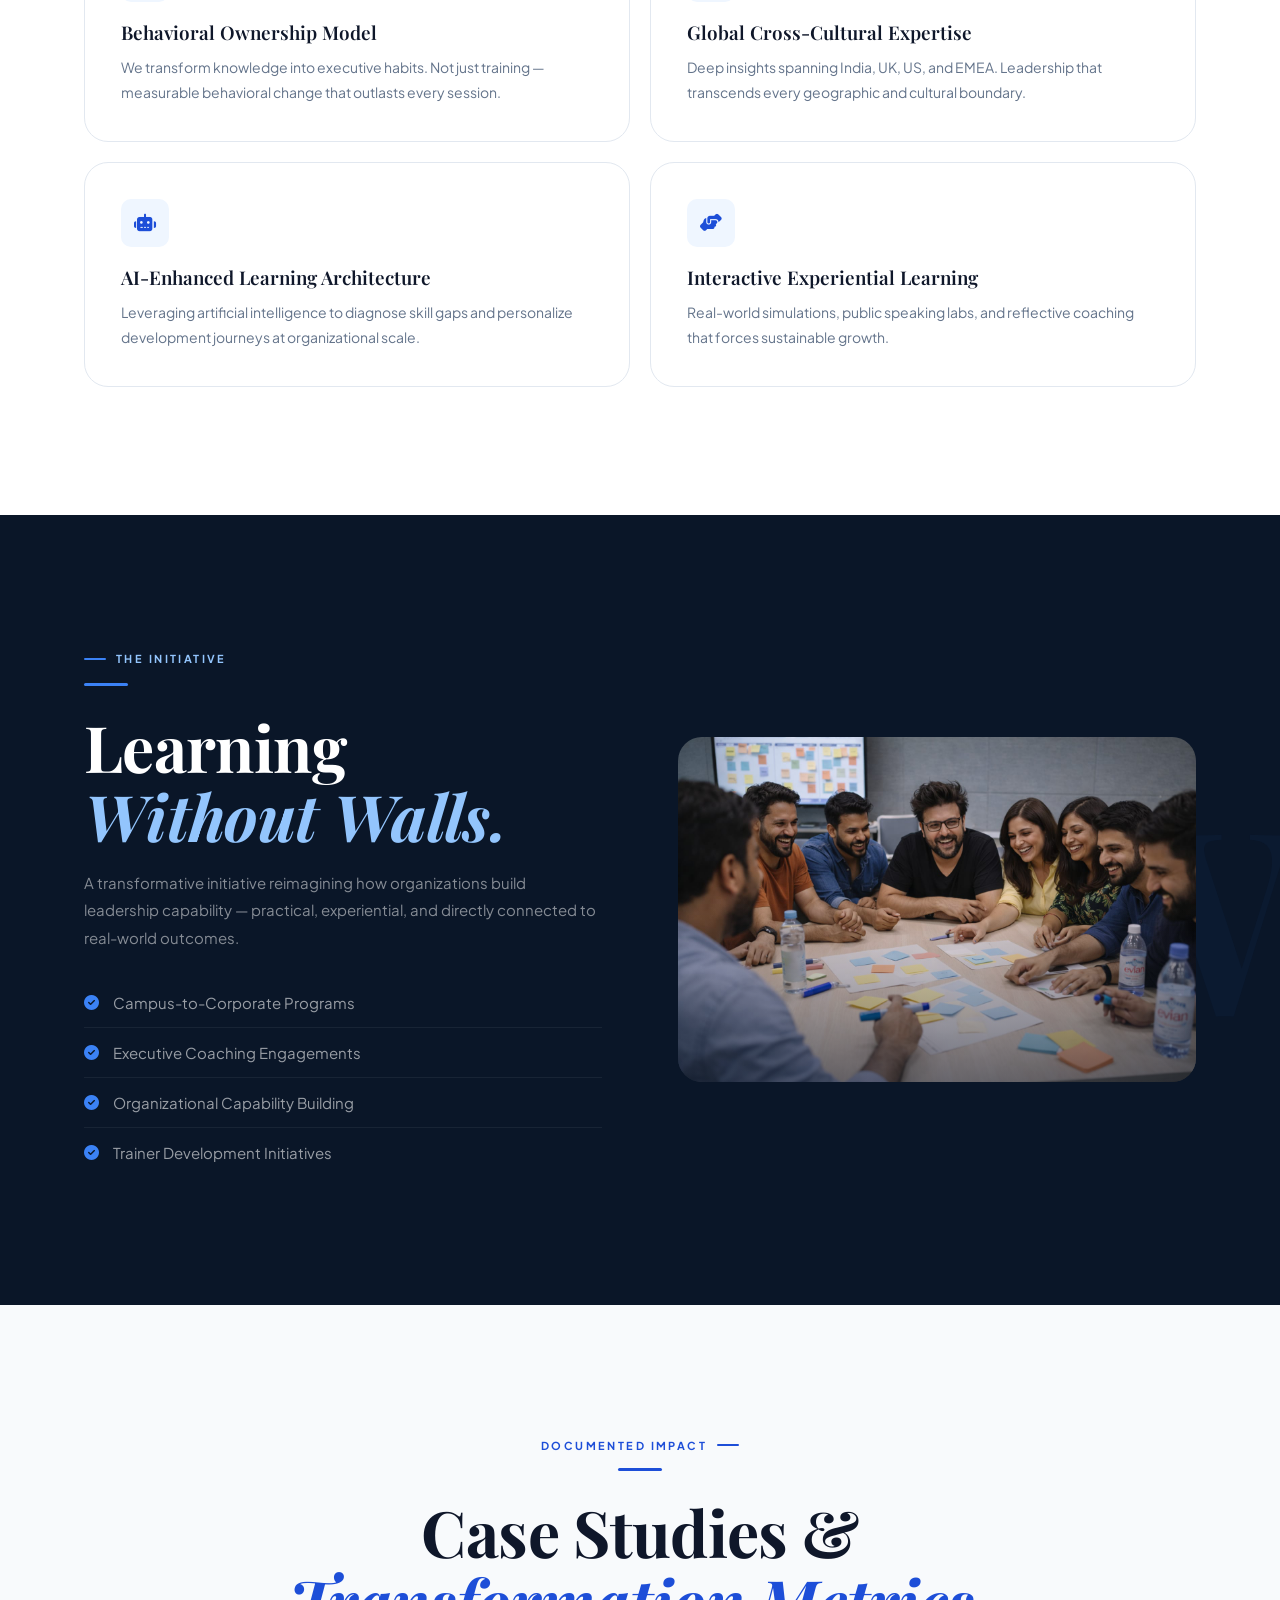
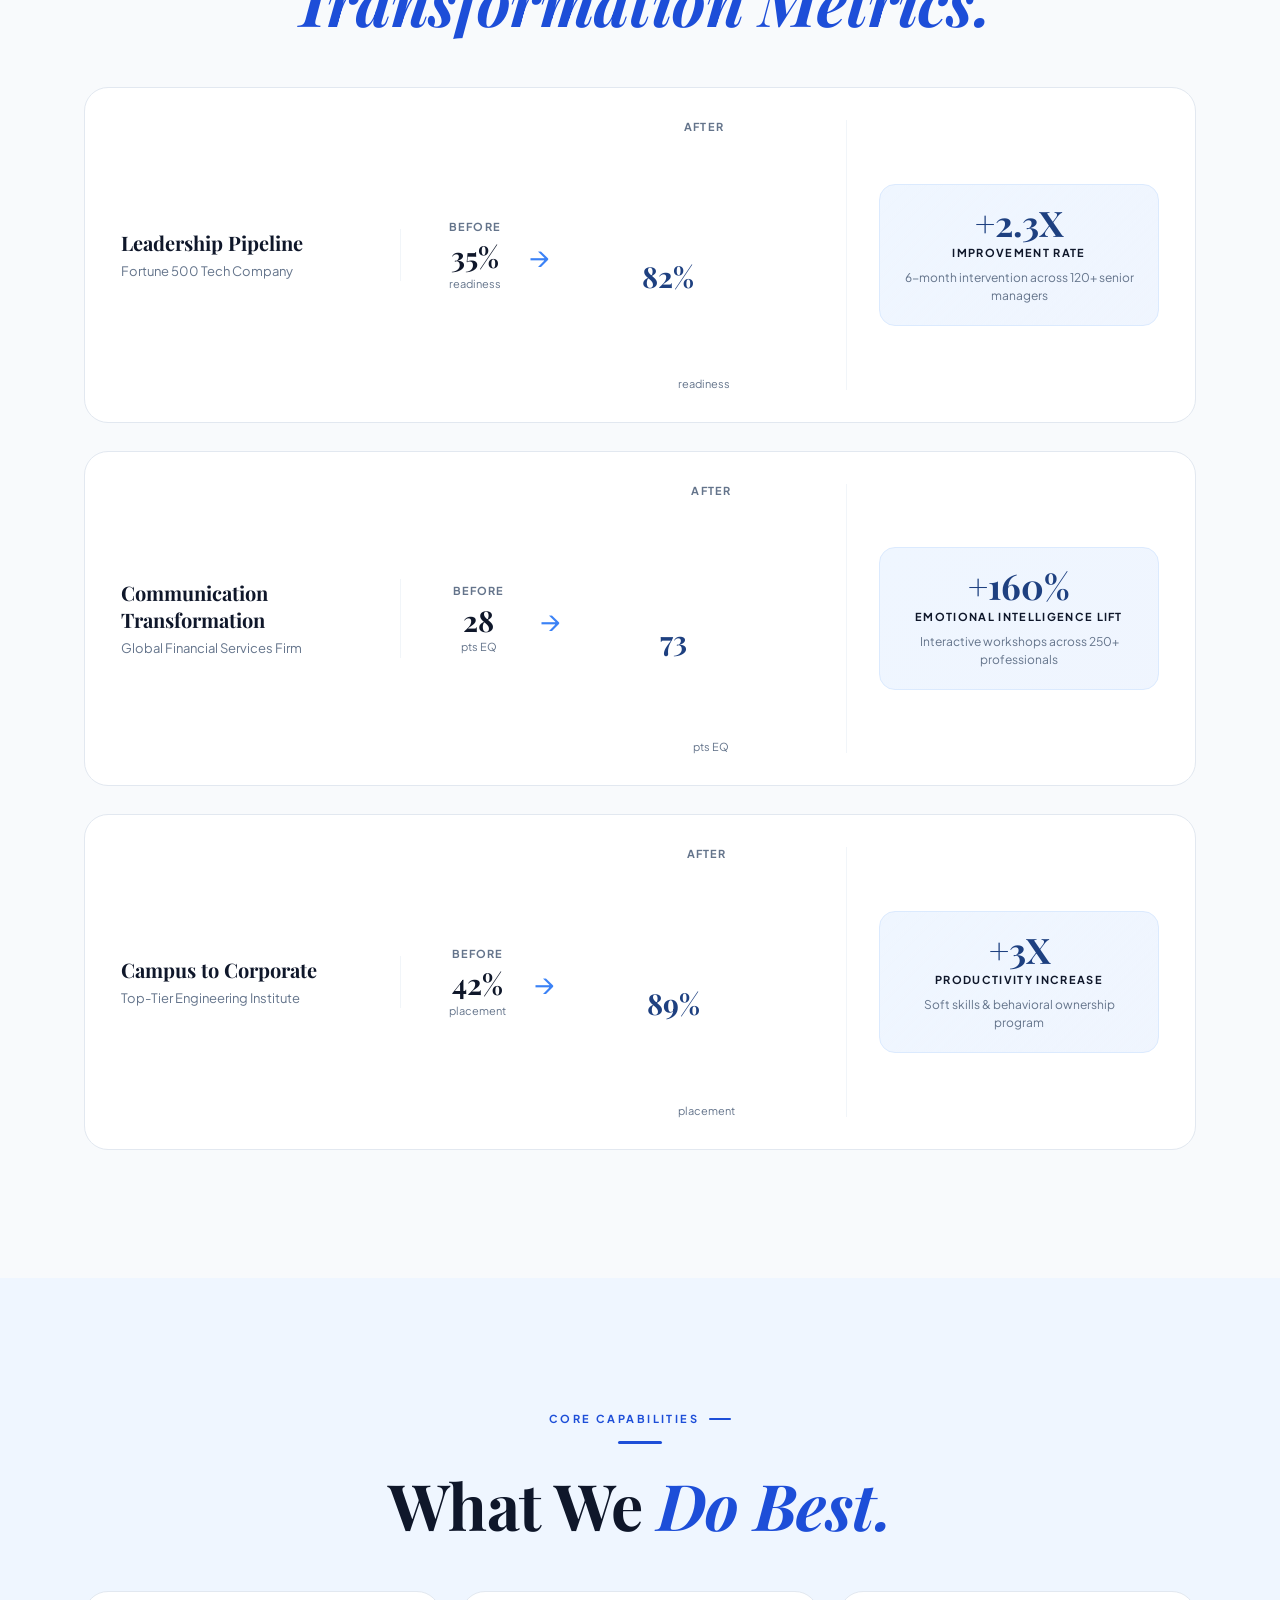
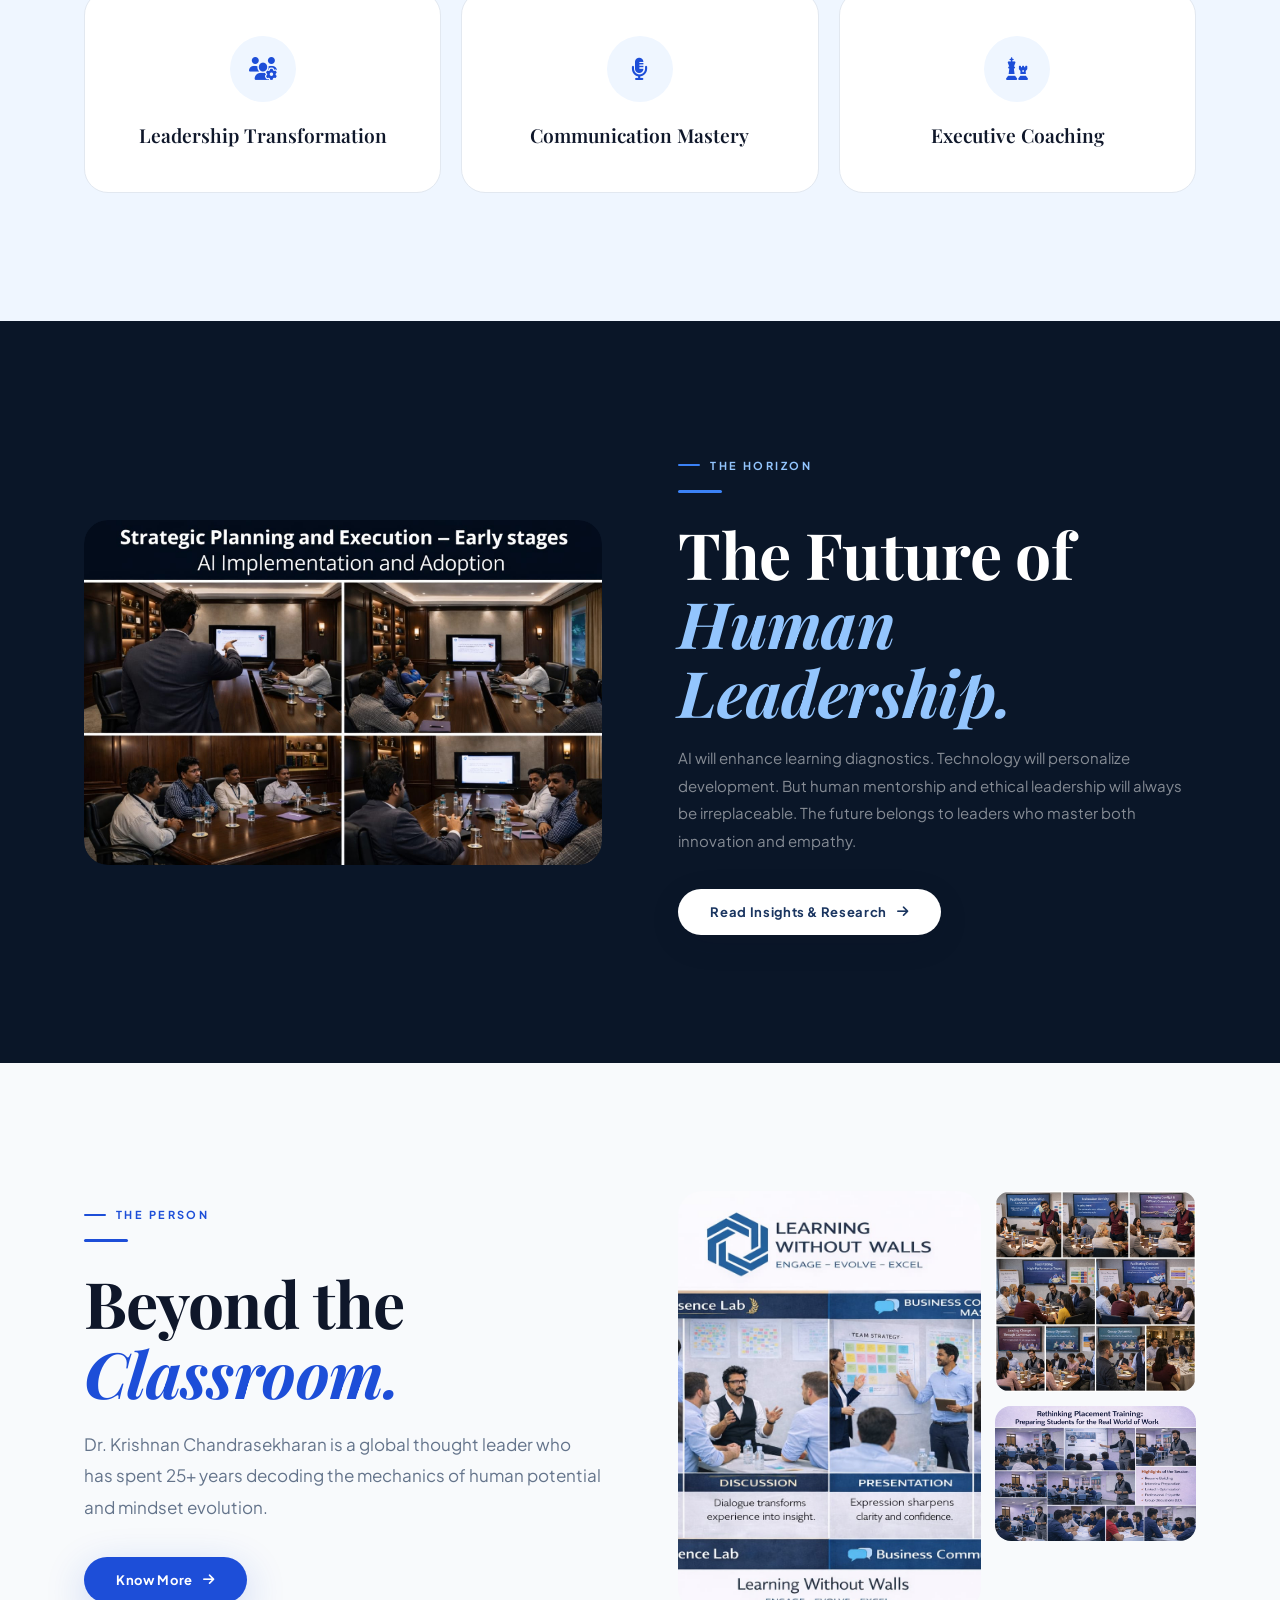
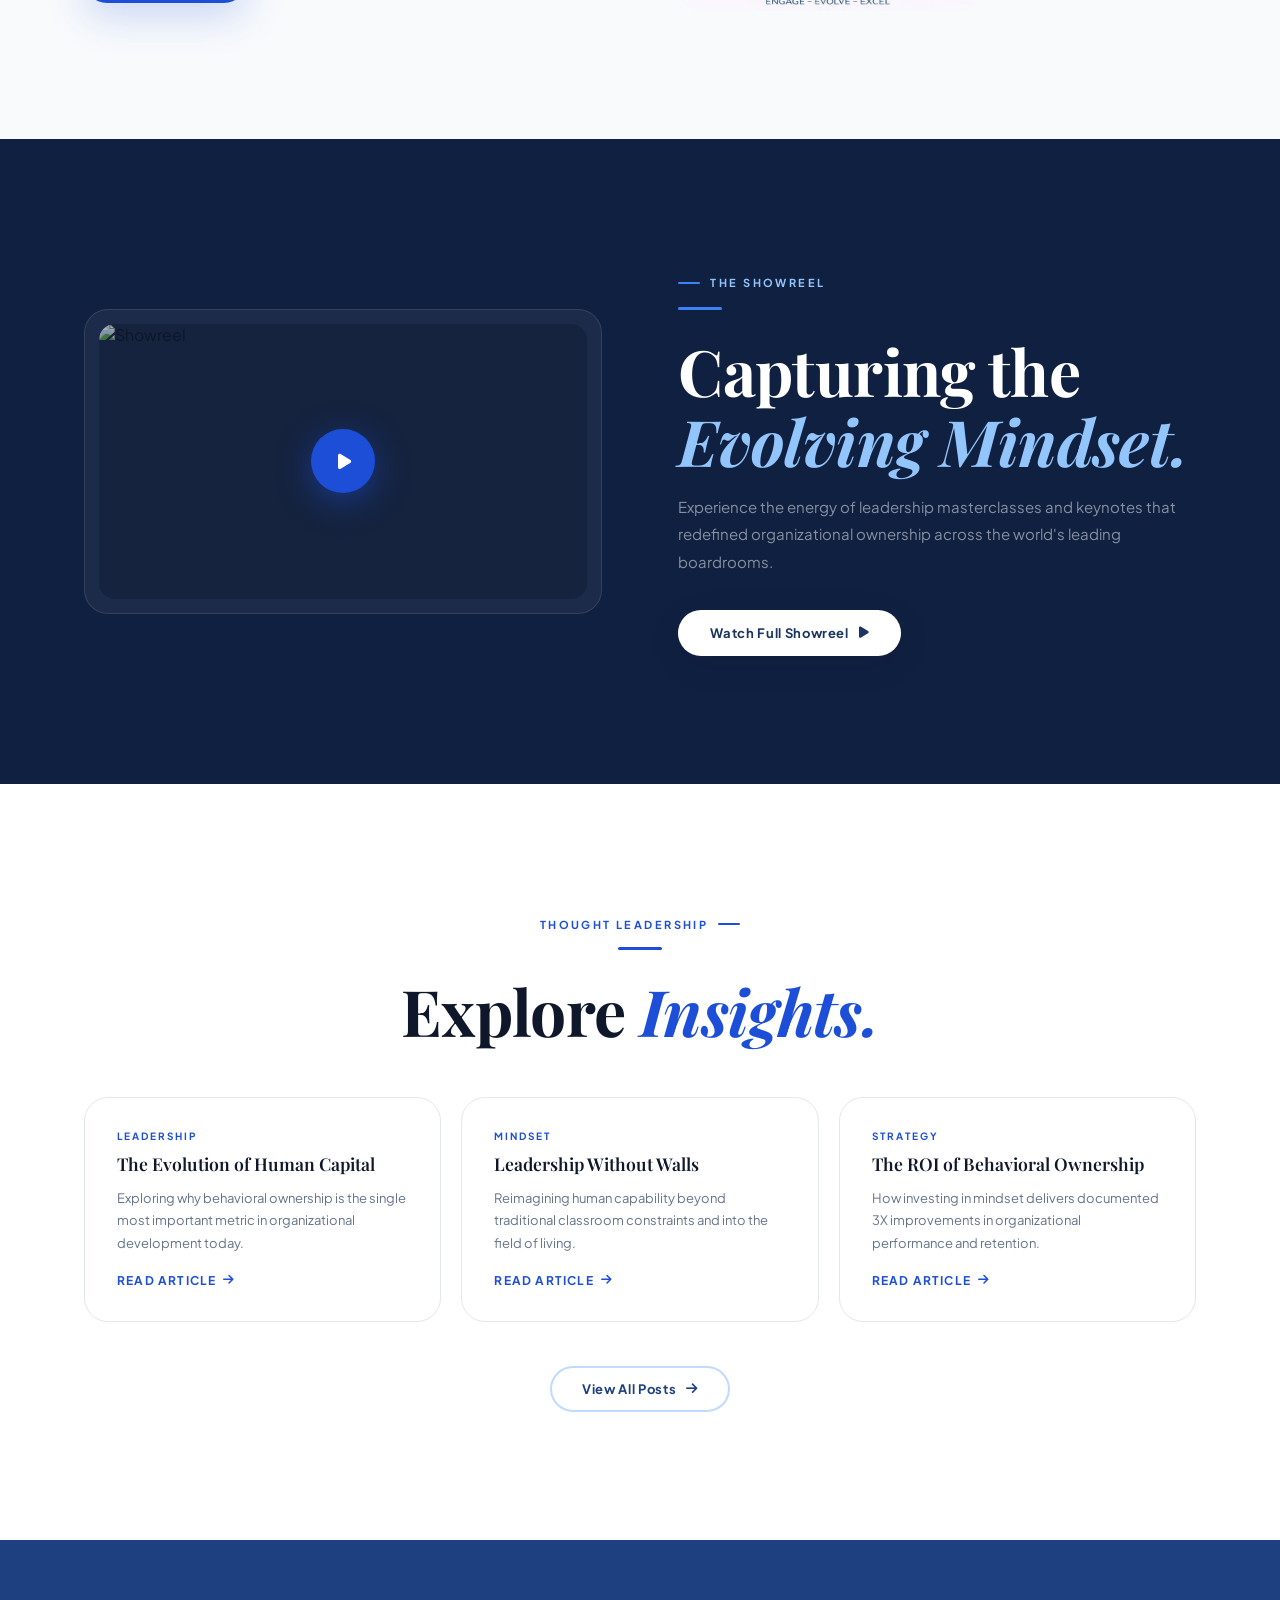
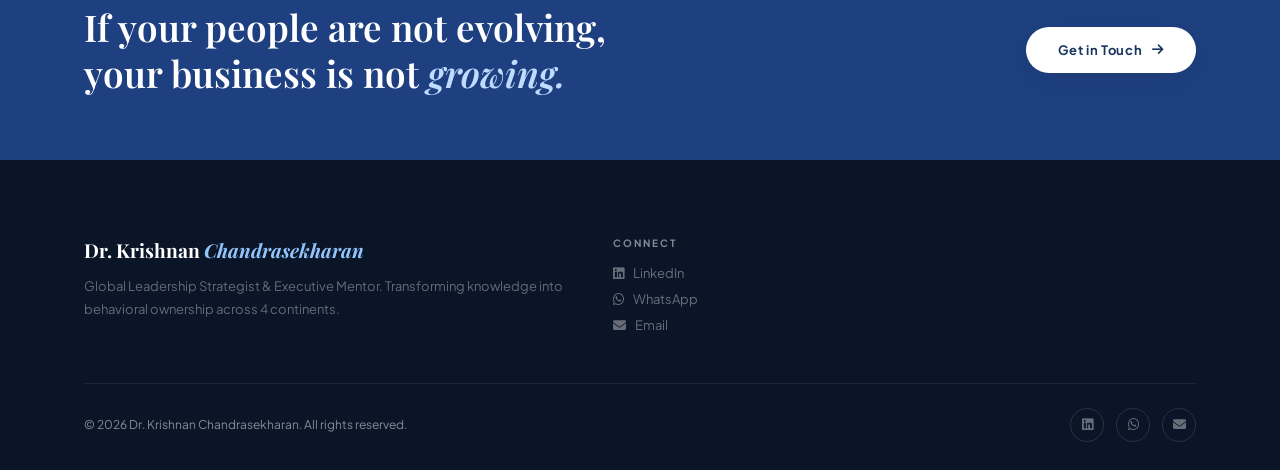
==== commit e6d5424c: "Update SEO keywords meta tag with specific user list" ====
--- a/index.html
+++ b/index.html
@@ -4,7 +4,7 @@
     <meta charset="UTF-8">
     <meta name="viewport" content="width=device-width, initial-scale=1.0, maximum-scale=1.0, user-scalable=no">
     <meta name="description" content="Official Portfolio of Dr. Krishnan Chandrasekharan | Global Leadership Strategist & Executive Mentor impacting 150,000+ professionals.">
-    <meta name="keywords" content="Dr. Krishnan Chandrasekharan, Leadership Transformation, Executive Coaching, Keynote Speaker, Mindset Coaching, Business Strategy, Global Leadership">
+    <meta name="keywords" content="Leadership Development, Executive Coaching, Communication Mastery, Dr. Krishnan Chandrasekharan, Learning Without Walls, Leadership Strategy India, Behavioral Ownership, Global Leadership Strategist, Executive Transformation, Mindset Shift, Talent Development, High-Impact Interventions, India, UK, US, EMEA, Soft skills, public speaking, soft skills training, Communication skills, Communication training">
     <meta name="author" content="Dr. Krishnan Chandrasekharan">
     
     <!-- Open Graph / Social Media Meta Tags -->
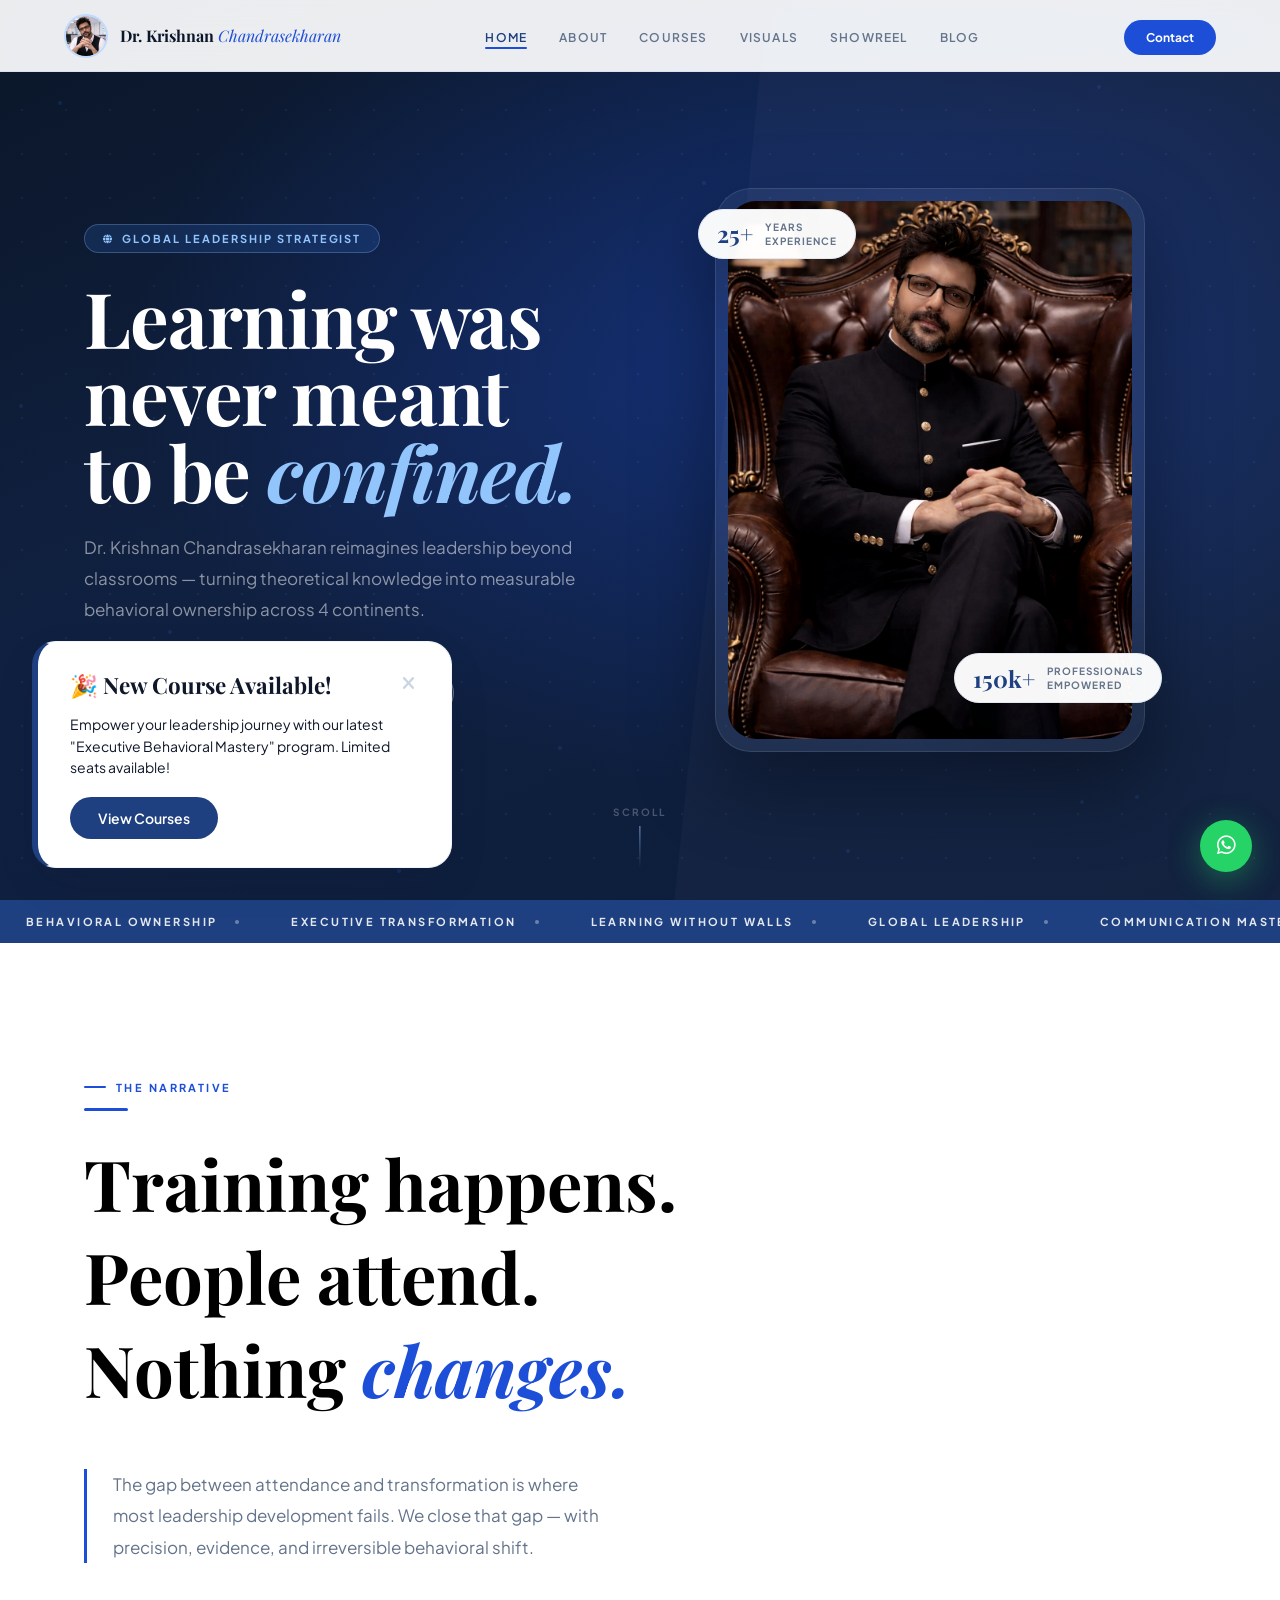
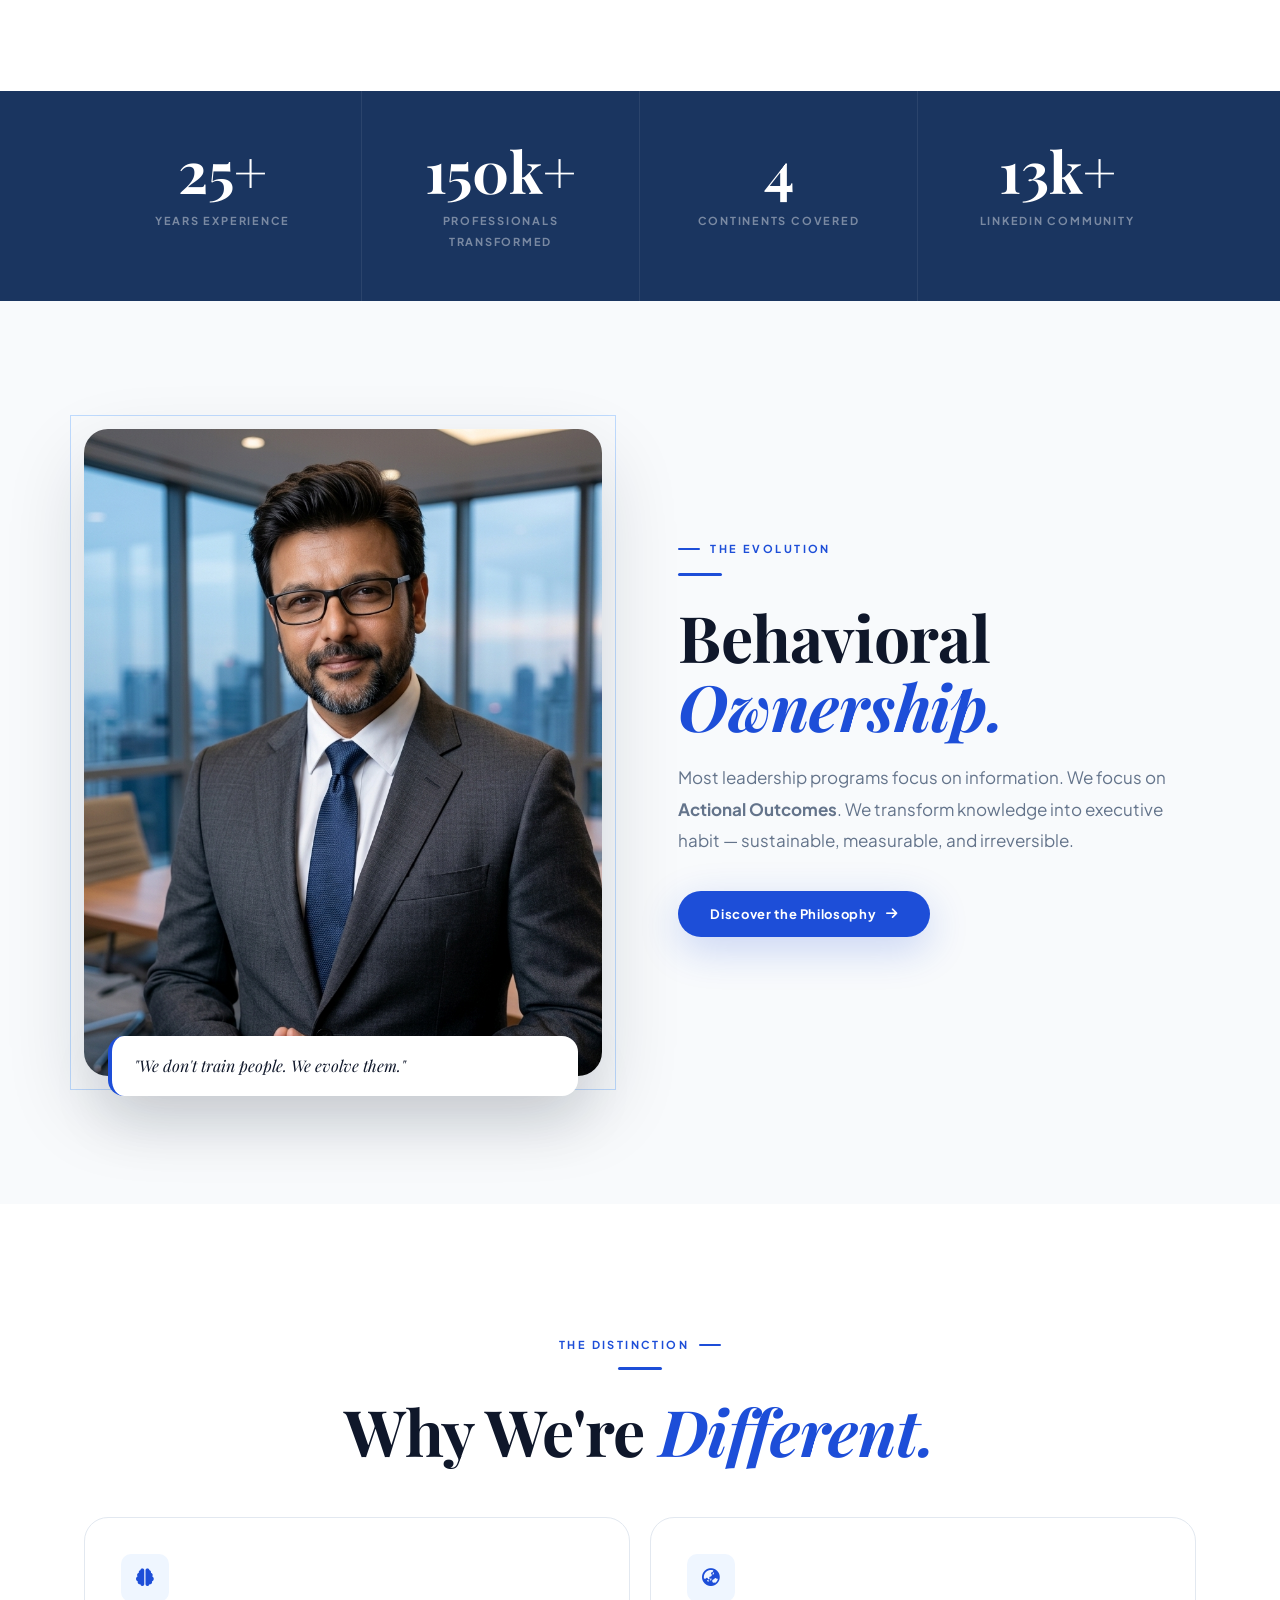
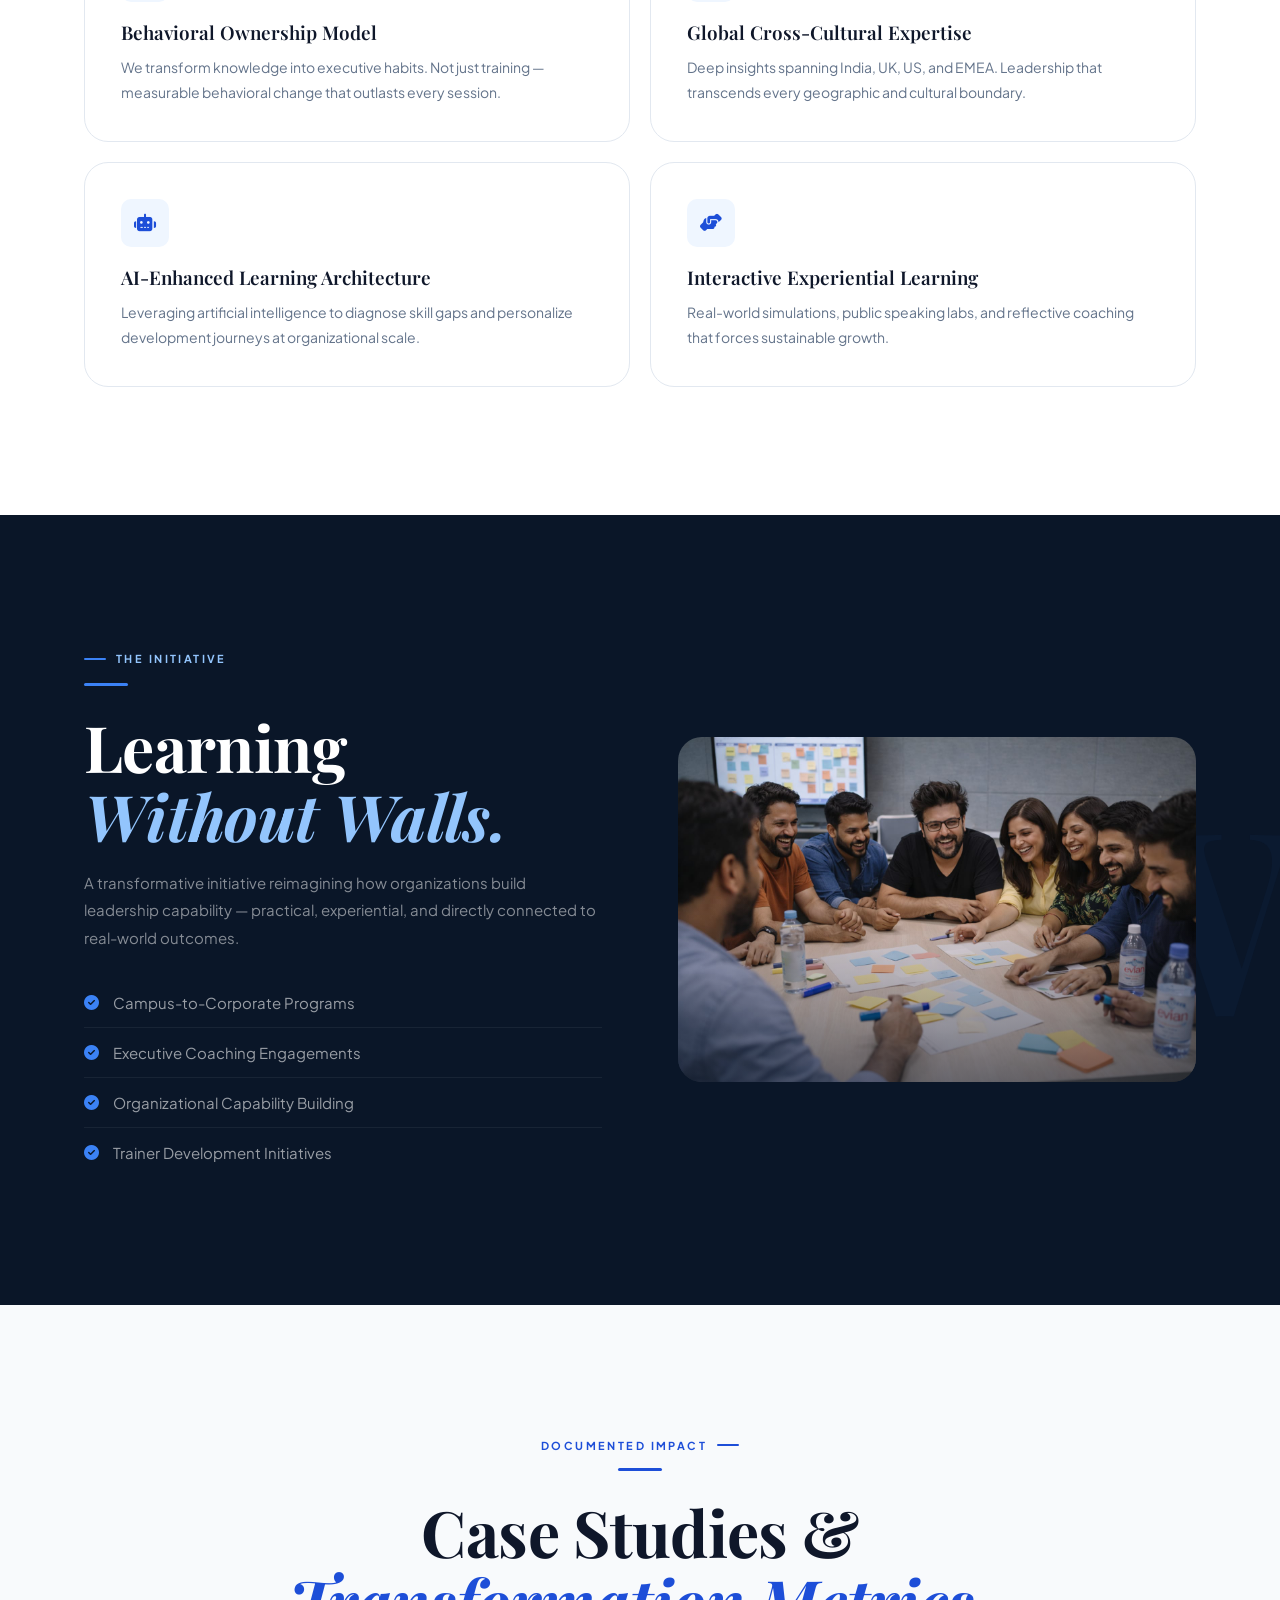
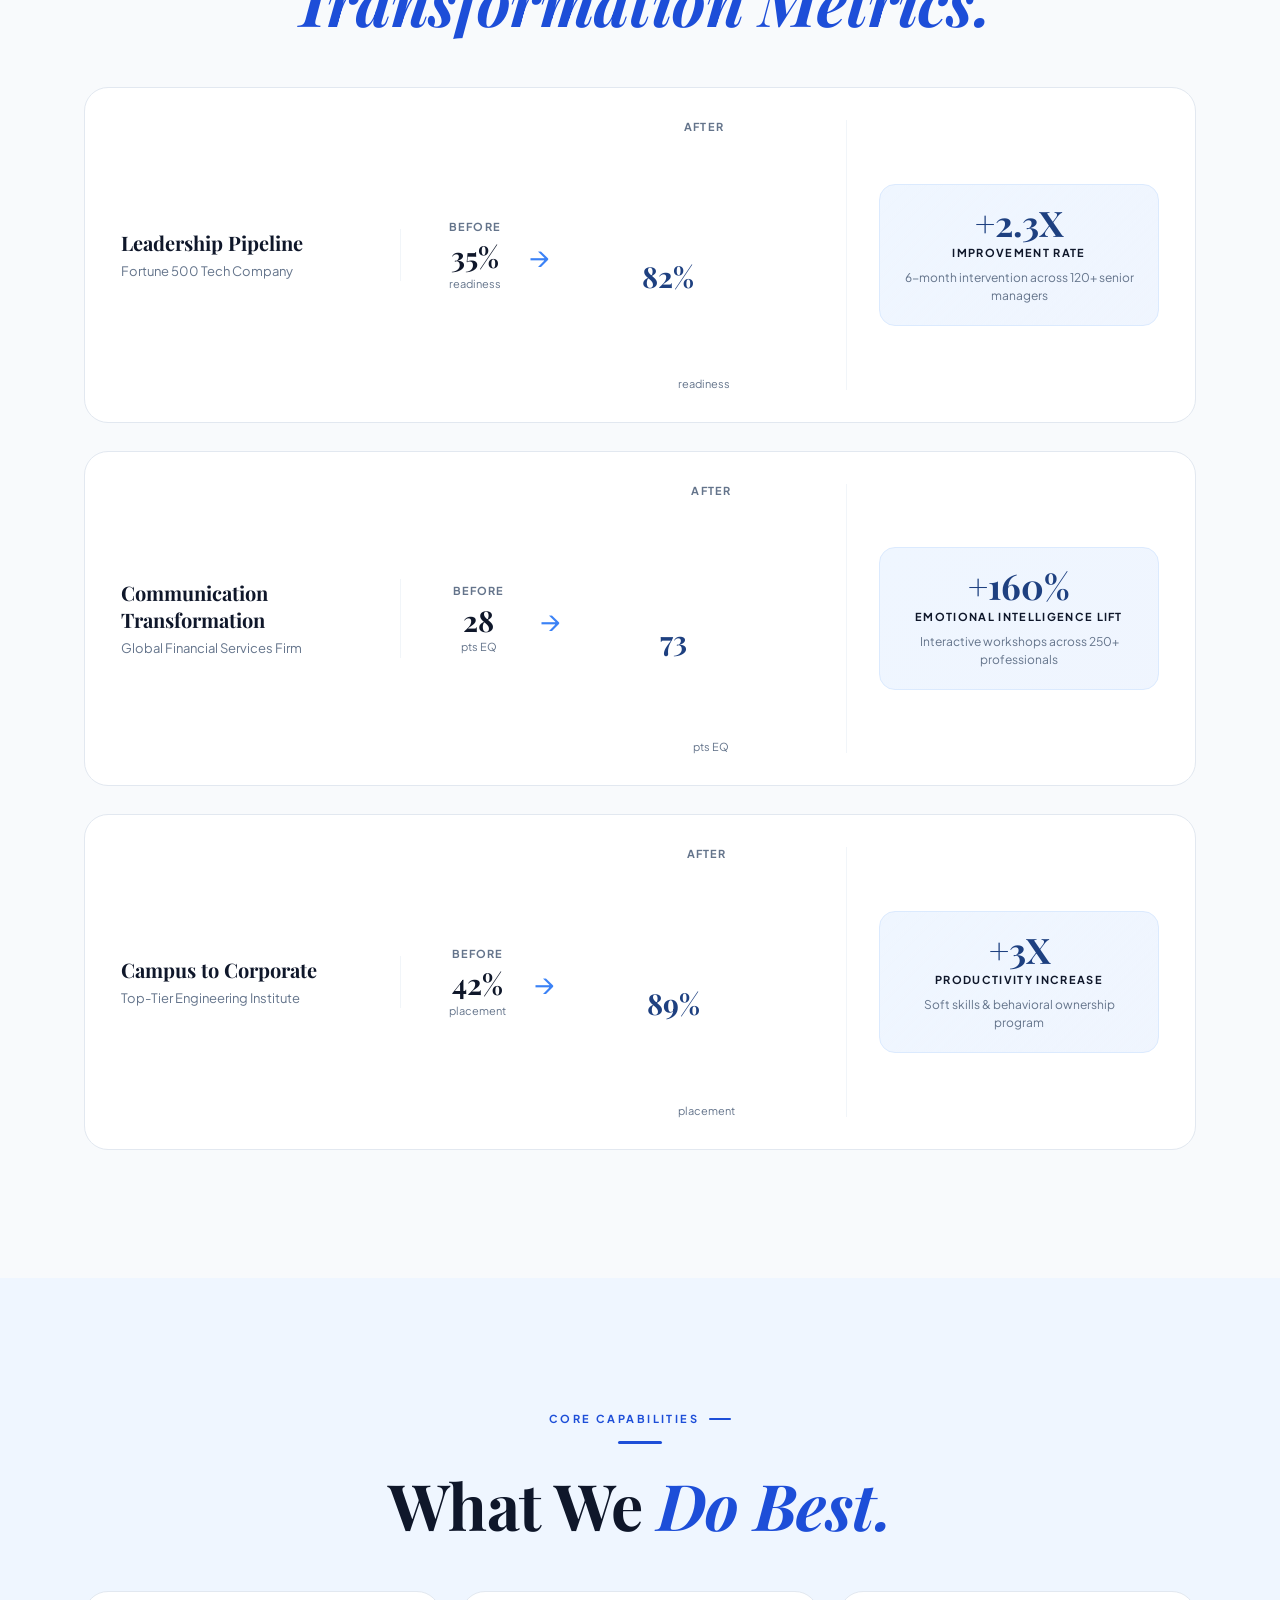
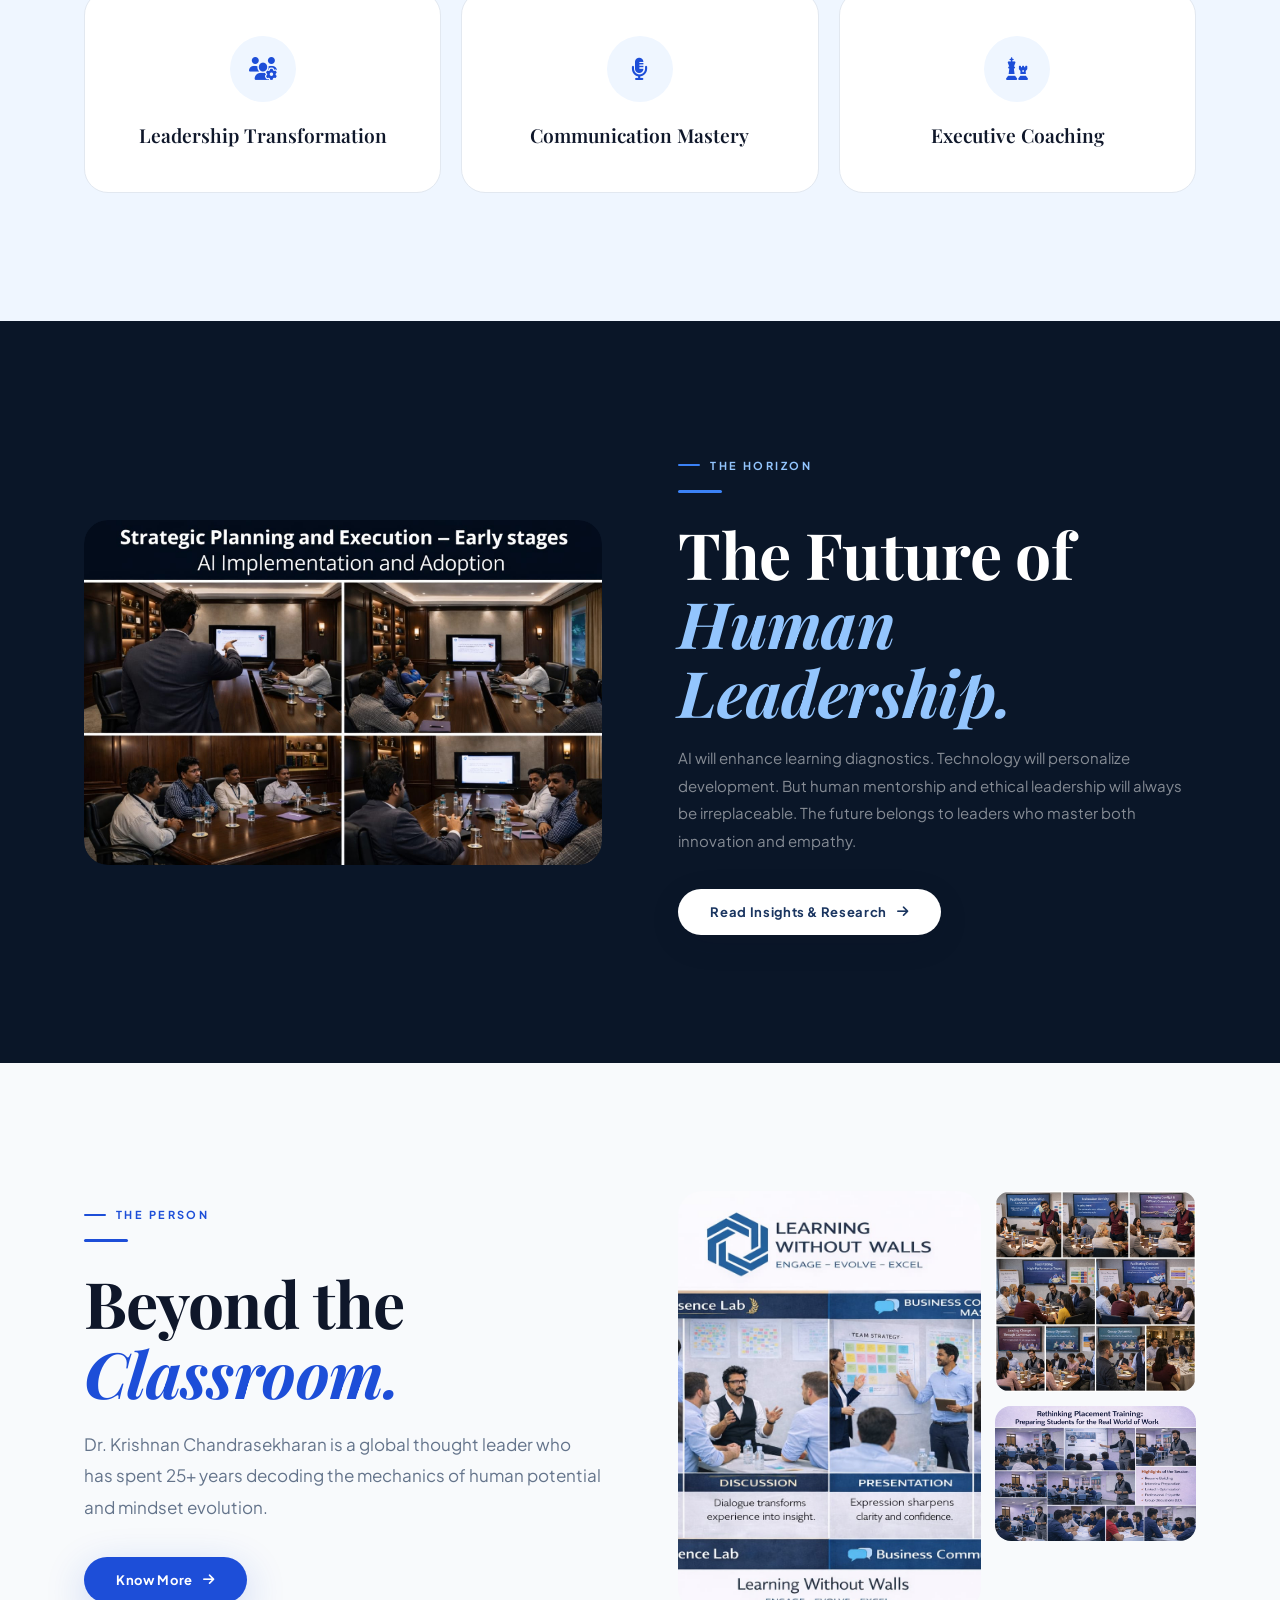
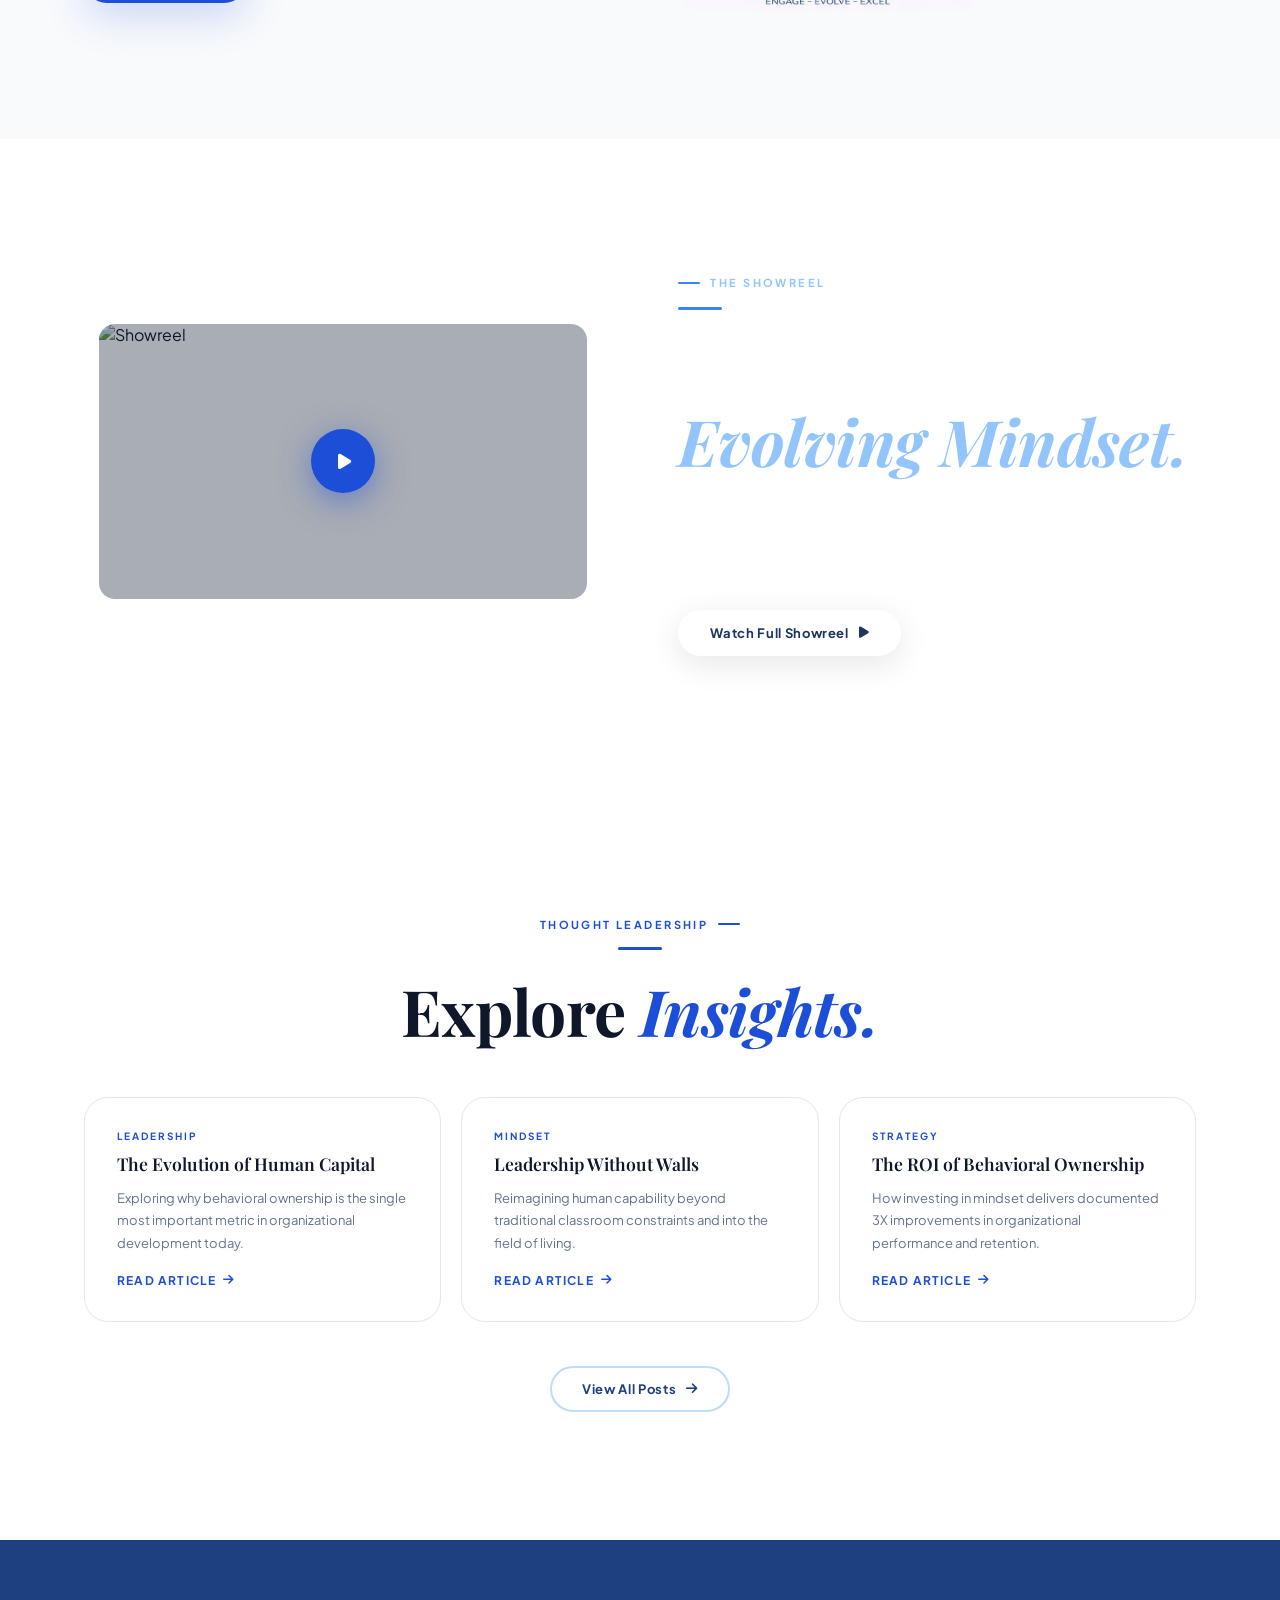
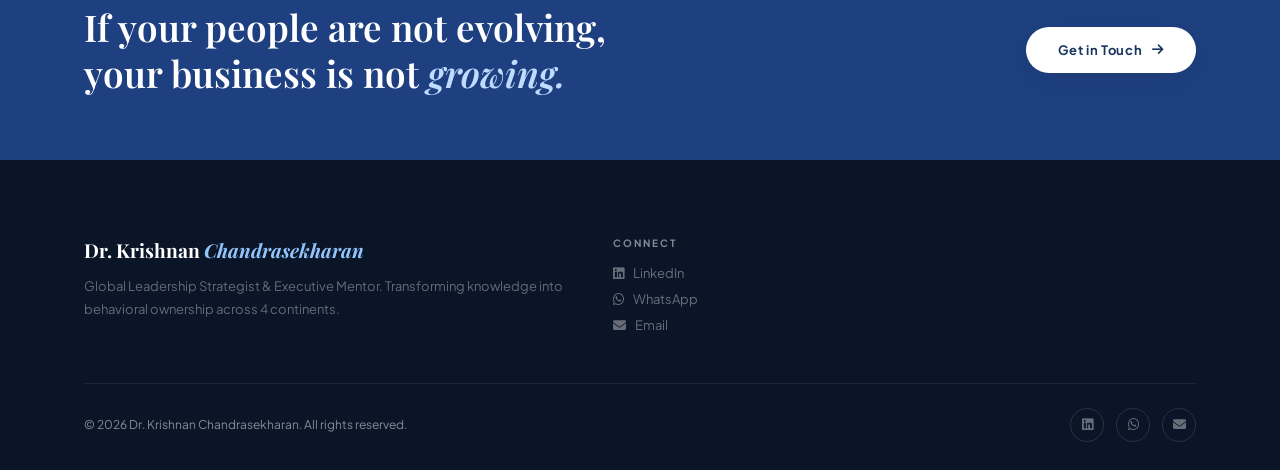
==== commit ea2888dd: "Add New Course Available popup toast on home page" ====
--- a/index.html
+++ b/index.html
@@ -460,8 +460,28 @@
         .bg-g { background: var(--grey-50); }
         .bg-b50 { background: var(--blue-50); }
         .bg-b900 { background: var(--blue-900); }
-        .bg-b800 { background: var(--blue-800); }
-        .bg-b700 { background: var(--blue-700); }
+        /* NEW COURSE TOAST POPUP - bottom left */
+        .promo-toast {
+            position: fixed; bottom: 32px; left: 32px;
+            background: var(--white); border-radius: var(--radius-lg);
+            padding: 28px 32px; box-shadow: 0 16px 48px -12px rgba(15, 23, 42, 0.18);
+            border-left: 6px solid var(--blue-600); border-top: 1px solid var(--grey-100); border-bottom: 1px solid var(--grey-100); border-right: 1px solid var(--grey-100);
+            z-index: 2500; max-width: 420px; display: flex; flex-direction: column; gap: 14px;
+            transform: translateY(150px); opacity: 0; pointer-events: none;
+            transition: transform 0.6s cubic-bezier(0.16, 1, 0.3, 1), opacity 0.6s ease;
+        }
+        .promo-toast.active { transform: translateY(0); opacity: 1; pointer-events: auto; }
+        .promo-head { display: flex; justify-content: space-between; align-items: center; }
+        .promo-title { font-family: var(--font-display); font-size: 1.4rem; font-weight: 700; color: var(--ink); margin: 0; display: flex; align-items: center; gap: 8px; }
+        .promo-desc { font-size: 14px; line-height: 1.55; color: var(--grey-600); margin: 0; }
+        .promo-btn {
+            align-self: flex-start; background: var(--blue-600); color: var(--white); border: none;
+            border-radius: 99px; padding: 12px 28px; font-size: 14px; font-weight: 600; cursor: pointer;
+            transition: var(--tr); text-decoration: none; display: inline-flex; align-items: center; justify-content: center; margin-top: 4px;
+        }
+        .promo-btn:hover { background: var(--blue-500); transform: translateY(-2px); }
+        .promo-close { background: none; border: none; font-size: 18px; color: var(--grey-300); cursor: pointer; transition: color 0.2s; padding: 4px; }
+        .promo-close:hover { color: var(--grey-600); }
     </style>
 </head>
 
@@ -1014,13 +1034,34 @@
   })();
 </script>
 
+<!-- NEW COURSE PROMO POPUP TOAST -->
+<div class="promo-toast" id="promoToast">
+    <div class="promo-head">
+        <h4 class="promo-title">🎉 New Course Available!</h4>
+        <button class="promo-close" onclick="closePromo()"><i class="fas fa-times"></i></button>
+    </div>
+    <p class="promo-desc">Empower your leadership journey with our latest "Executive Behavioral Mastery" program. Limited seats available!</p>
+    <a href="pages/courses.html" class="promo-btn">View Courses</a>
+</div>
+
 <a href="https://wa.me/916300405352" class="wa" target="_blank" aria-label="WhatsApp"><i class="fab fa-whatsapp"></i></a>
 
 <script>
     // INITIALIZE
     window.addEventListener('load', () => { 
         initParticles();
+        
+        // Show promo toast after 3 seconds
+        setTimeout(() => {
+            const promo = document.getElementById('promoToast');
+            if (promo) promo.classList.add('active');
+        }, 3000);
     });
+
+    function closePromo() {
+        const promo = document.getElementById('promoToast');
+        if (promo) promo.classList.remove('active');
+    }
 
     // PARTICLES GENERATOR
     function initParticles() {
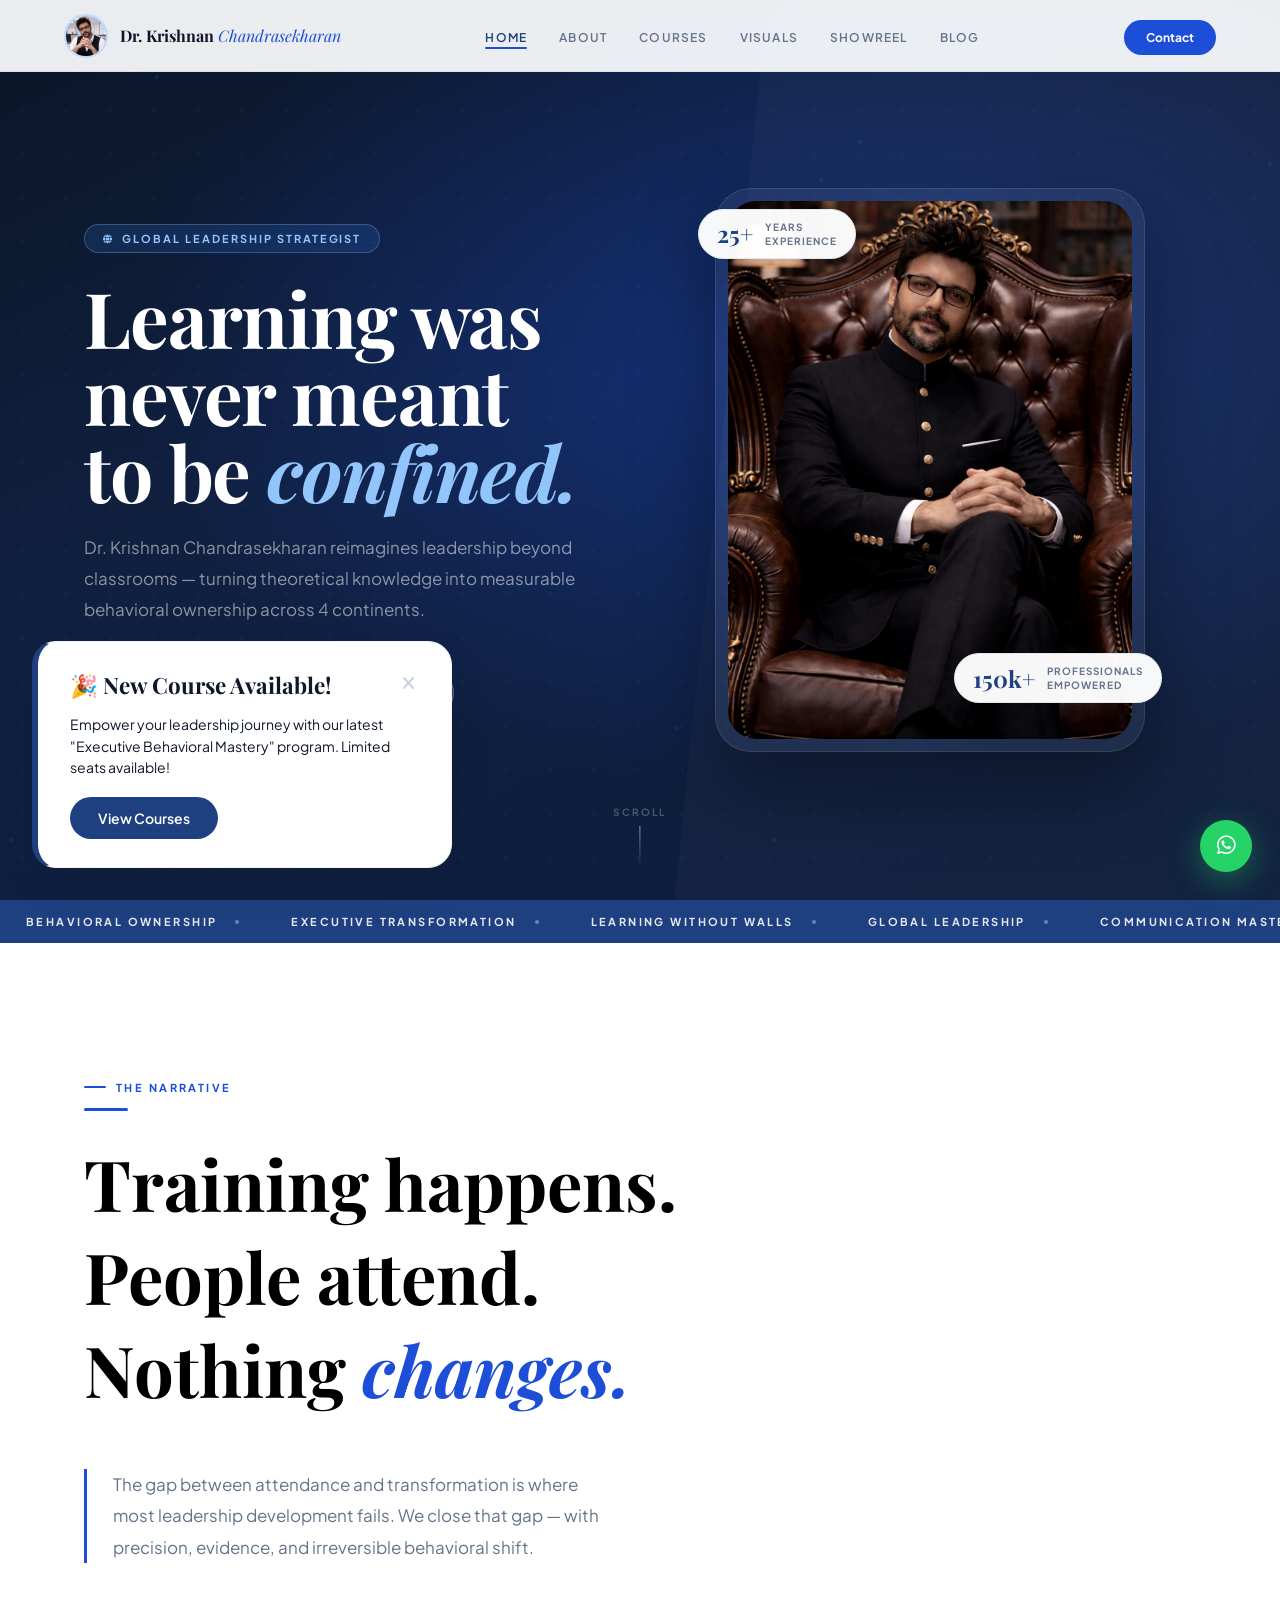
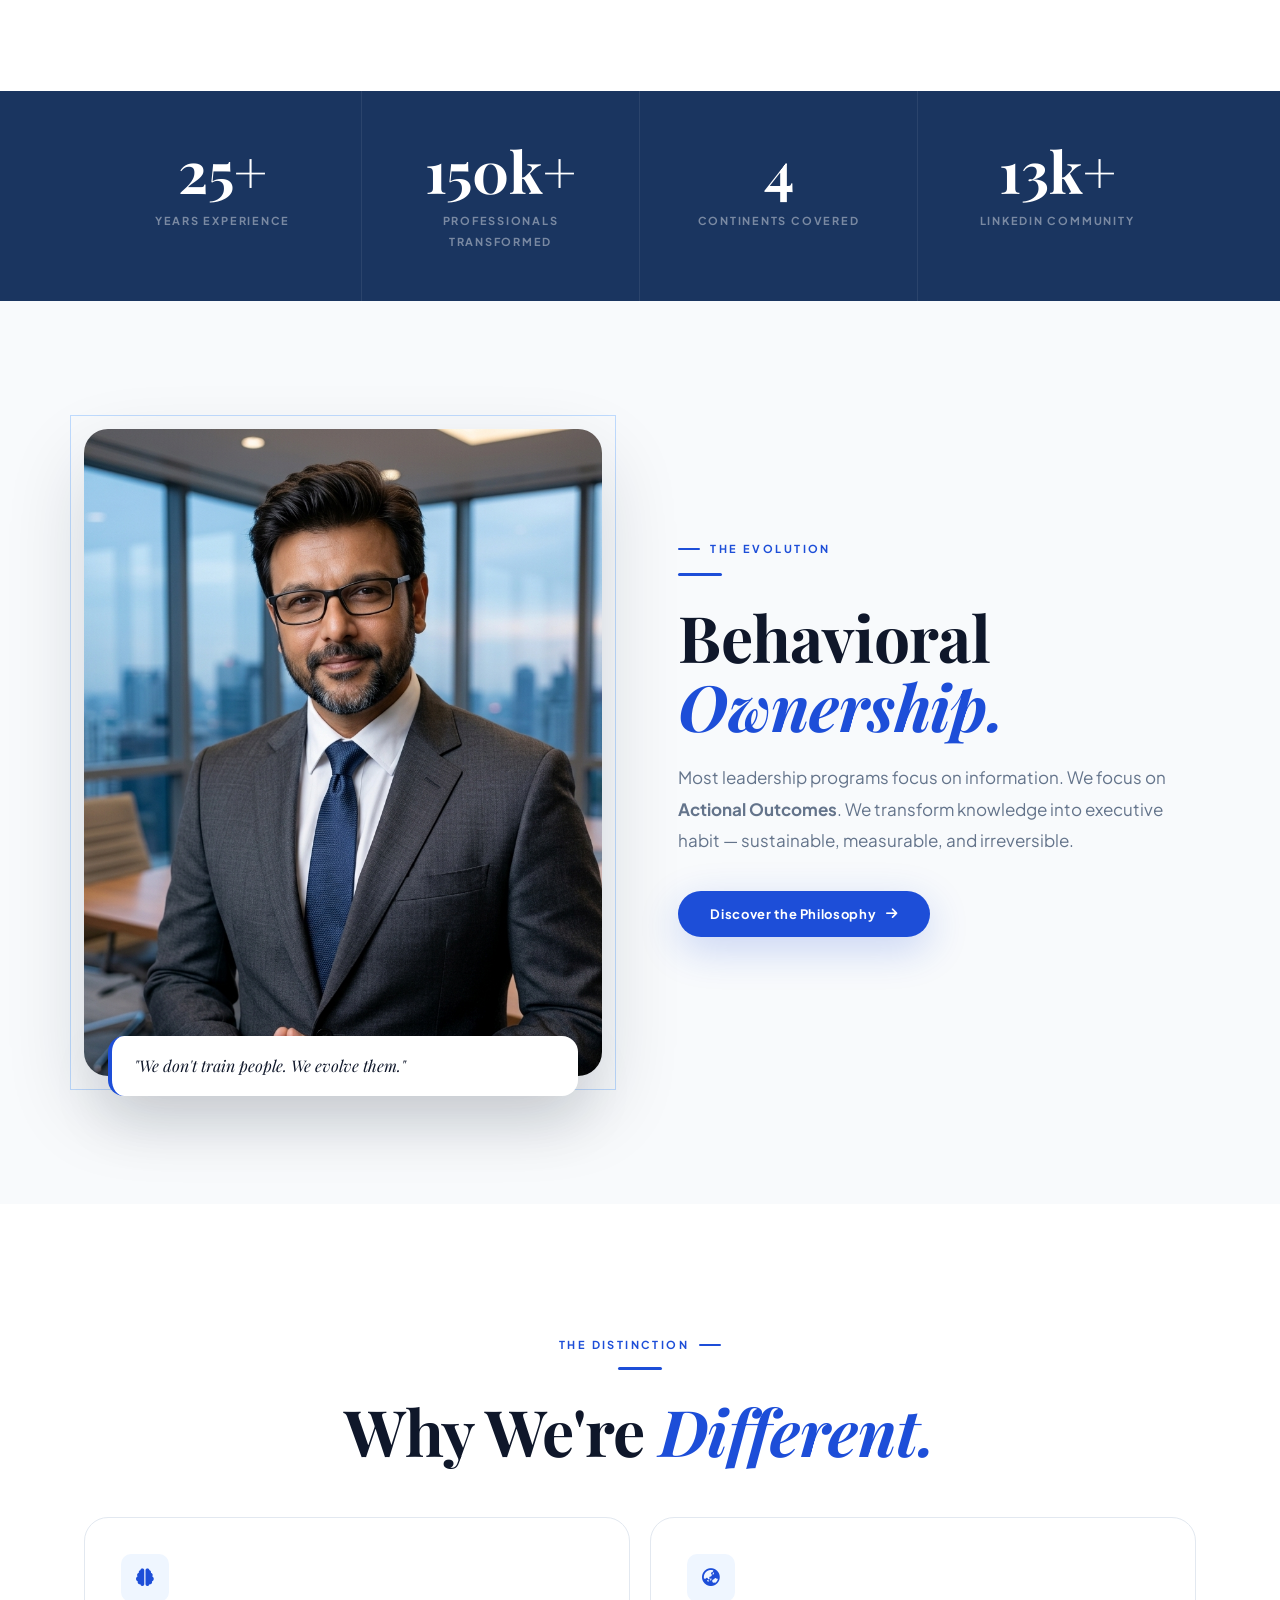
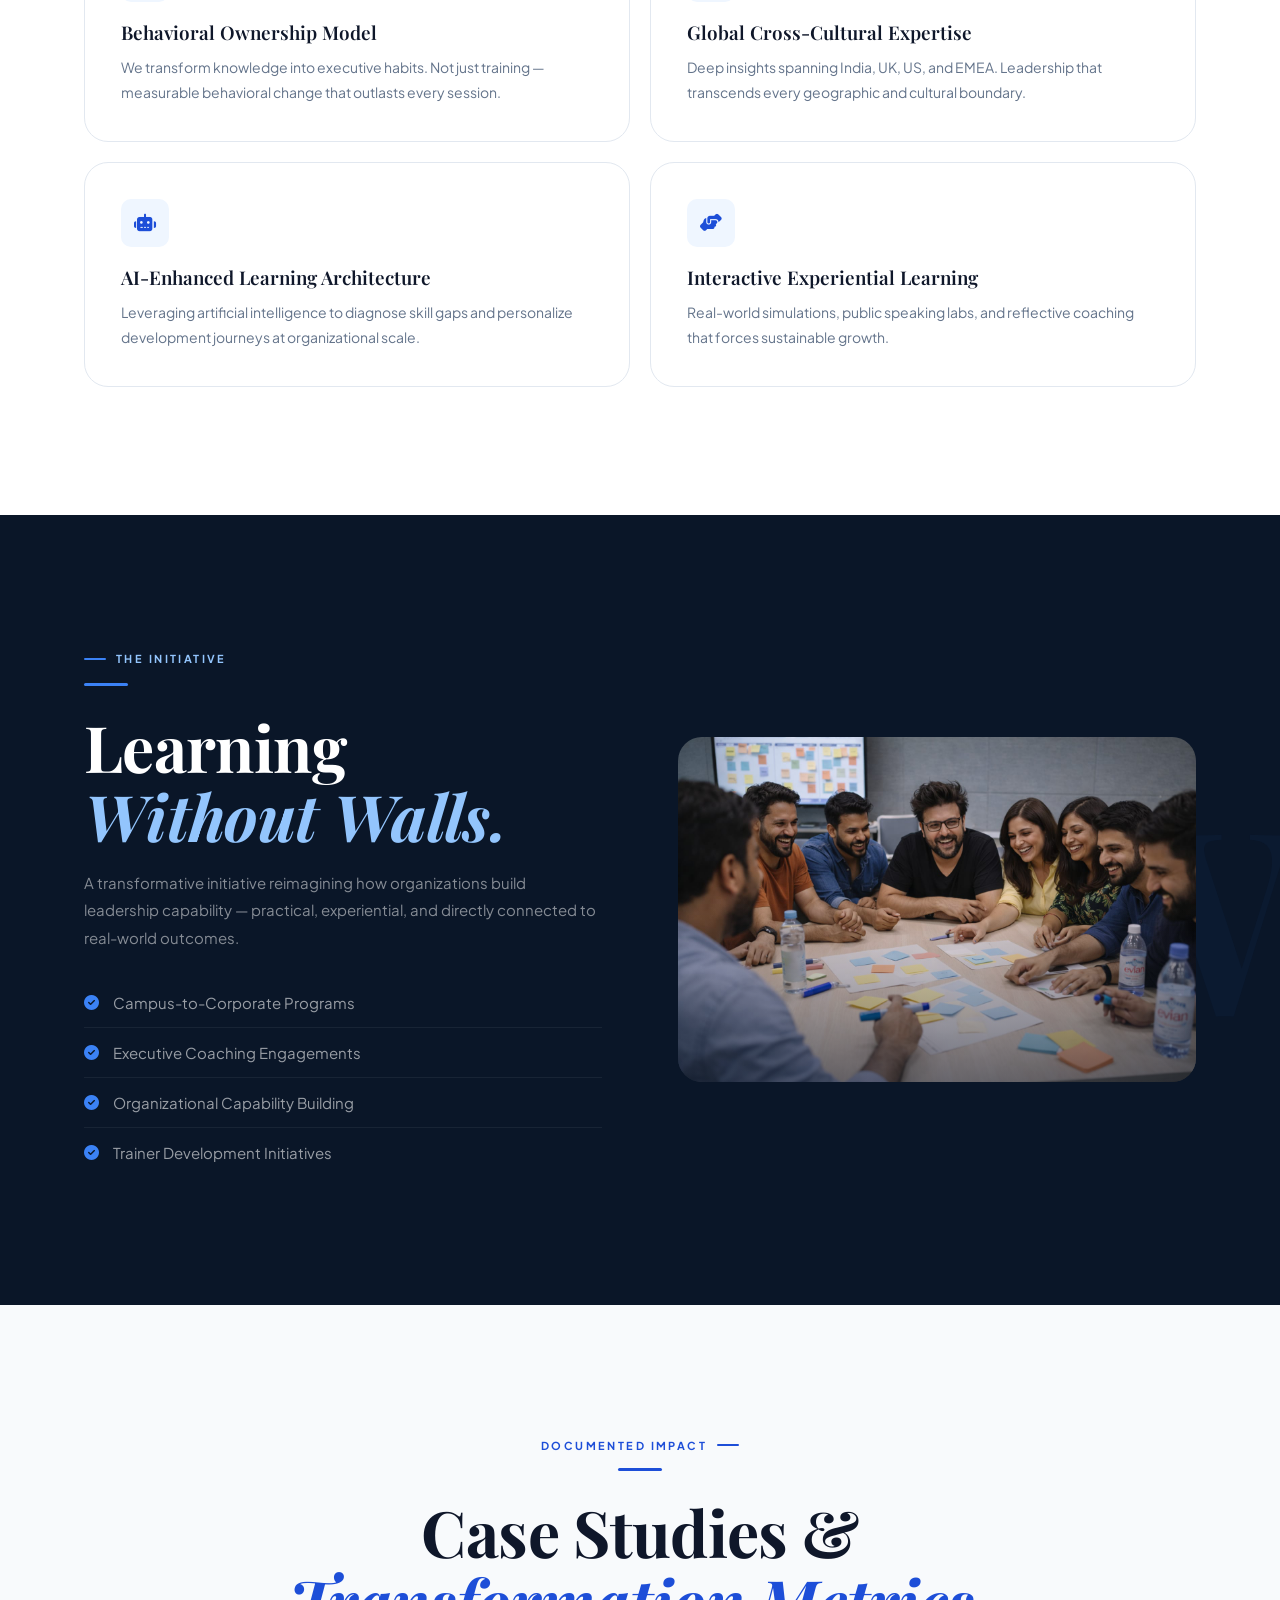
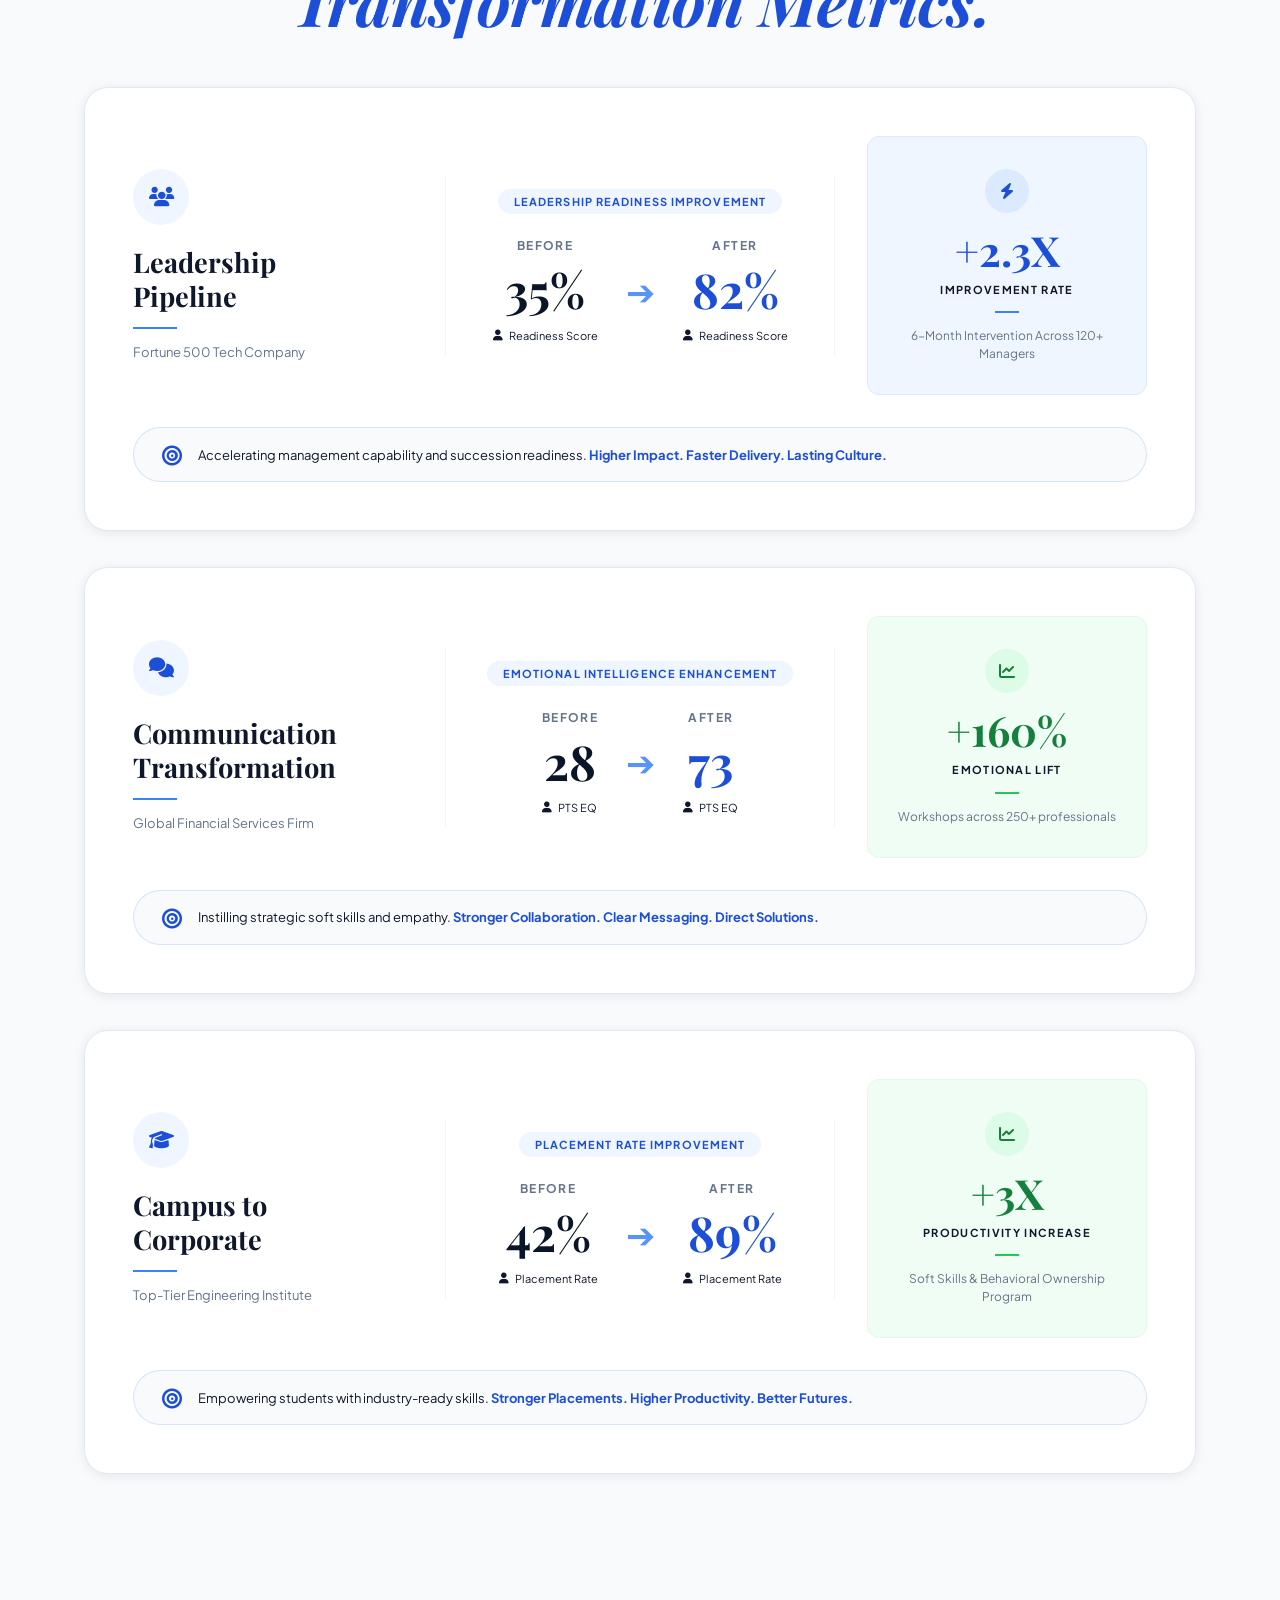
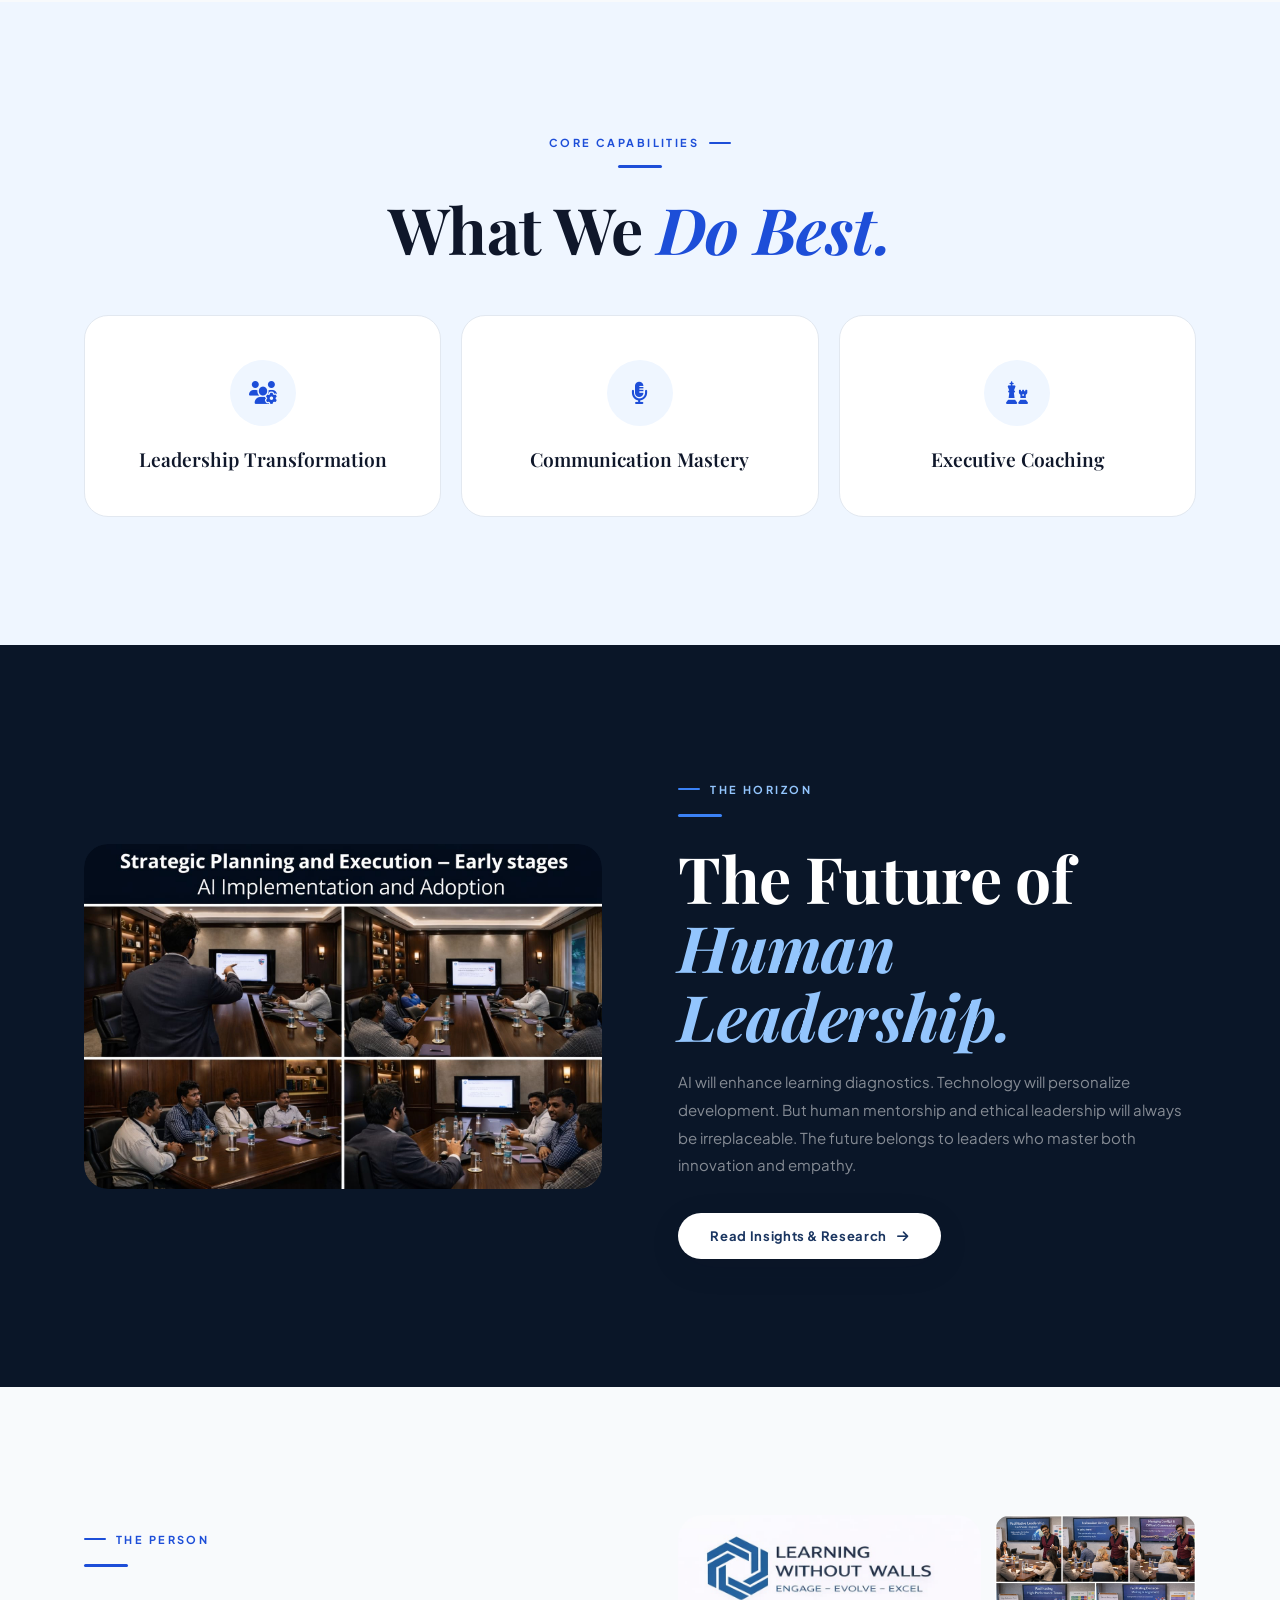
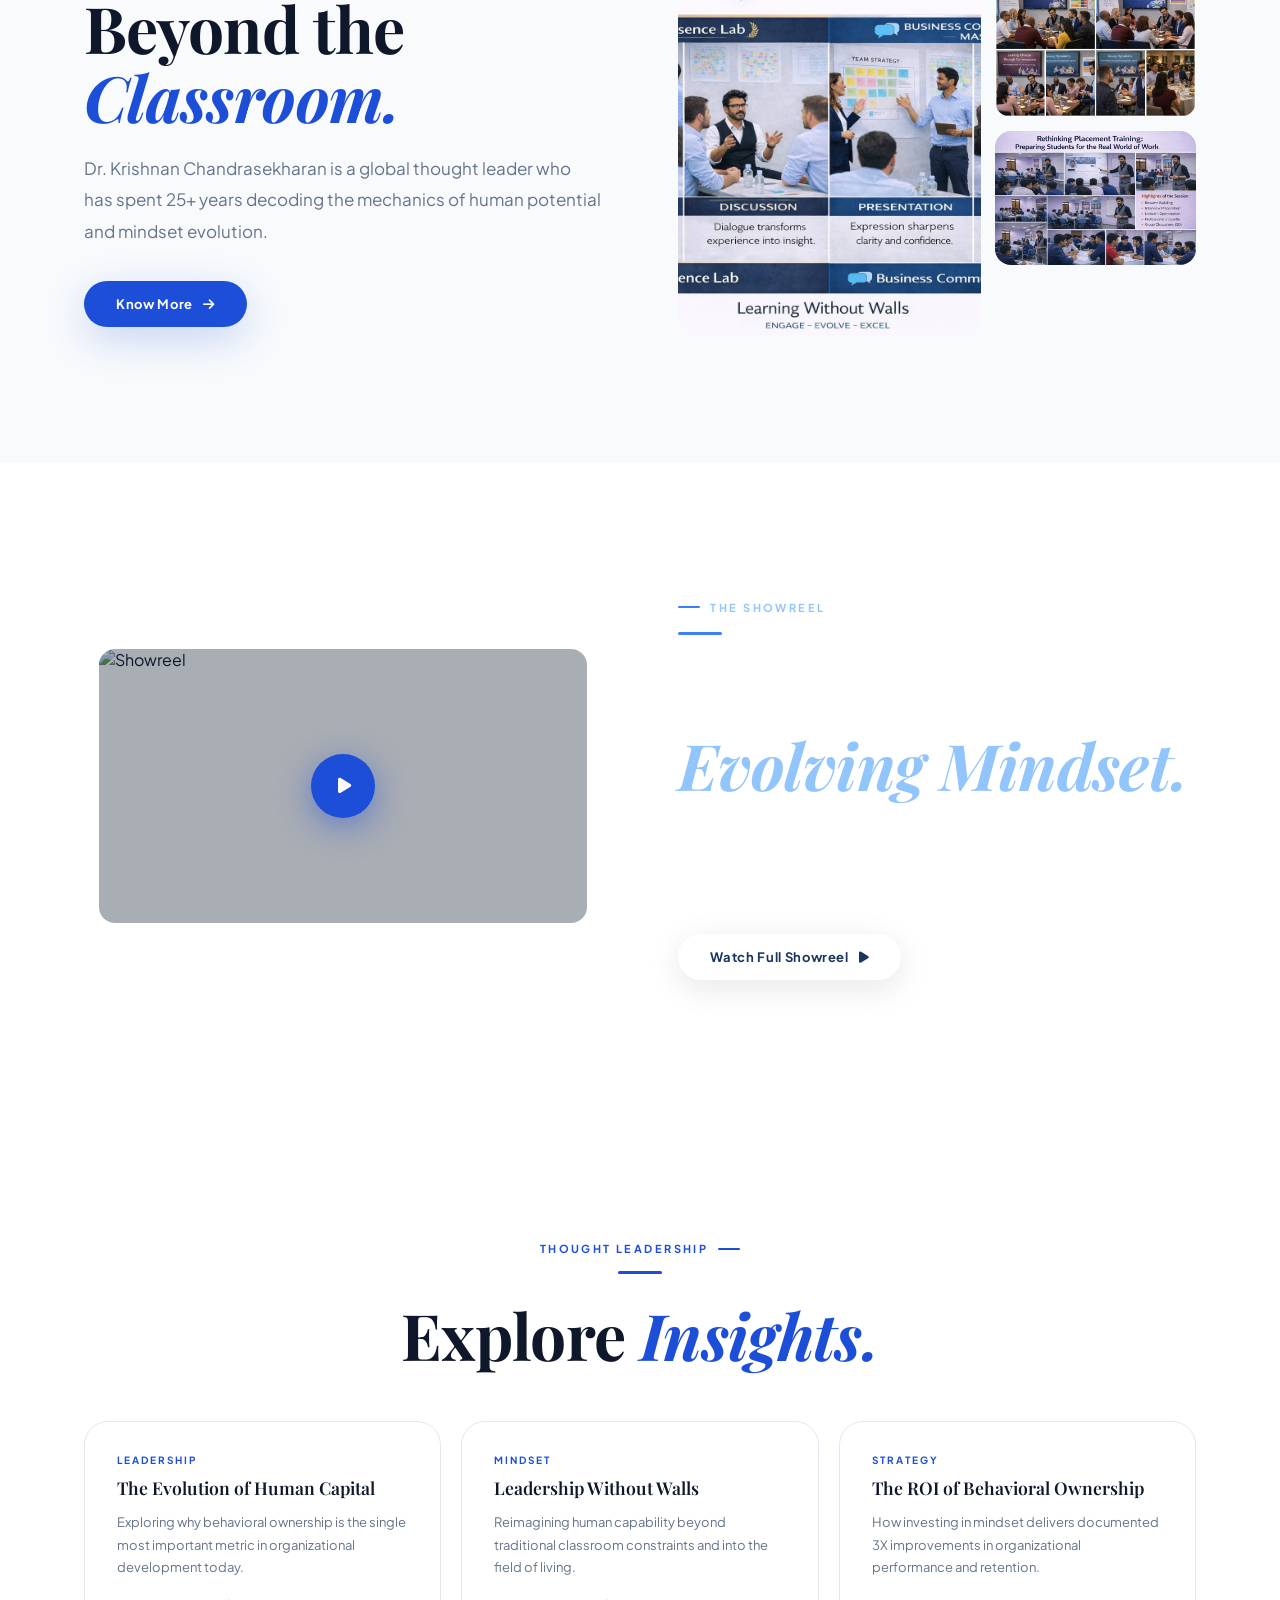
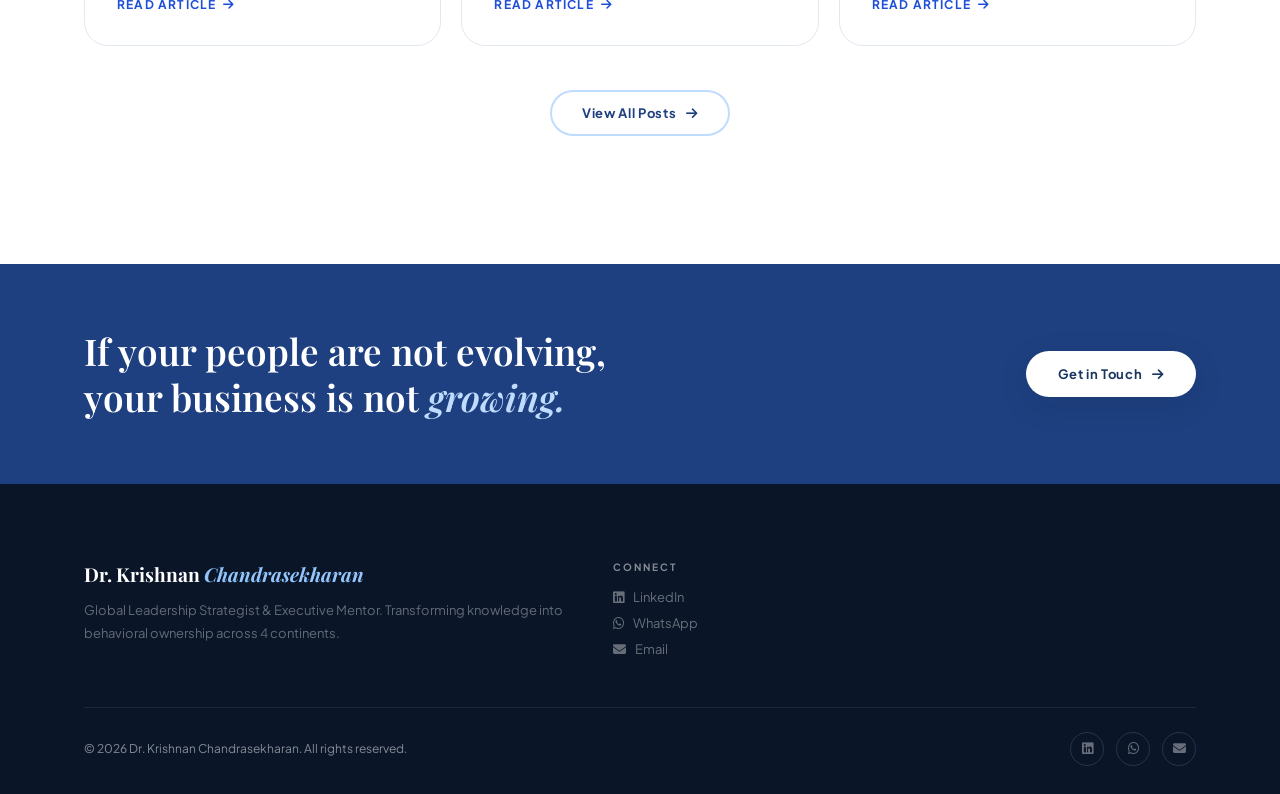
==== commit 6865b50e: "Enhance Case Studies section with premium card design exactly matching the screenshot" ====
--- a/index.html
+++ b/index.html
@@ -341,25 +341,111 @@
         .lwimg::after { content: ''; position: absolute; inset: 0; background: linear-gradient(to top, rgba(10,22,40,0.55), transparent 55%); }
 
         /* CASE STUDIES */
-        .clist { display: flex; flex-direction: column; gap: 28px; }
-        .citem { background: var(--white); border: 1px solid var(--grey-200); border-radius: var(--radius-lg); padding: 32px 36px; transition: var(--tr); display: grid; grid-template-columns: 280px 1fr 280px; gap: 32px; align-items: center; }
-        .citem:hover { box-shadow: var(--shadow-lg); border-color: var(--blue-200); }
-        .chead-v2 { border-right: 1px solid var(--grey-100); padding-right: 24px; }
-        .chead-v2 h4 { font-family: var(--font-display); font-size: 1.25rem; font-weight: 700; color: var(--ink); margin-bottom: 6px; }
-        .chead-v2 p { font-size: 13px; color: var(--grey-500); line-height: 1.5; }
-        .cmetrics { display: flex; align-items: center; justify-content: space-around; gap: 28px; border-right: 1px solid var(--grey-100); padding: 0 16px; }
-        .cm { text-align: center; display: flex; flex-direction: column; align-items: center; }
-        .cm-label { font-size: 11px; color: var(--grey-500); font-weight: 700; text-transform: uppercase; letter-spacing: 0.1em; margin-bottom: 8px; }
-        .cm-value { font-size: 1.8rem; font-weight: 700; color: var(--ink); font-family: var(--font-display); line-height: 1.1; }
-        .cm-value.hi { color: var(--blue-600); }
-        .cm > div:last-child { font-size: 12px; color: var(--grey-500); margin-top: 4px; }
-        .carrow { font-size: 1.8rem; color: var(--blue-400); flex-shrink: 0; }
-        .cresult { text-align: center; background: linear-gradient(135deg, var(--blue-50) 0%, rgba(59,130,246,0.08) 100%); border-radius: var(--radius-md); border: 1px solid var(--blue-100); padding: 20px; }
-        .cresult-num { font-family: var(--font-display); font-size: 2.2rem; font-weight: 700; color: var(--blue-600); line-height: 1; margin-bottom: 6px; }
-        .cresult-label { font-size: 11px; font-weight: 700; letter-spacing: 0.12em; text-transform: uppercase; color: var(--grey-600); }
-        .cresult-detail { font-size: 12px; color: var(--grey-500); margin-top: 10px; line-height: 1.5; }
-        @media(max-width:1200px) { .citem { grid-template-columns: 1fr; gap: 24px; padding: 24px; } .chead-v2 { border-right: none; border-bottom: 1px solid var(--grey-100); padding-right: 0; padding-bottom: 16px; } .cmetrics { border-right: none; border-bottom: 1px solid var(--grey-100); padding: 0 0 16px; justify-content: center; } }
-        @media(max-width:640px) { .cmetrics { flex-wrap: wrap; gap: 16px; } .carrow { font-size: 1.4rem; } }
+        .clist { display: flex; flex-direction: column; gap: 36px; }
+        .cs-card {
+            background: var(--white); border: 1px solid var(--grey-200); border-radius: var(--radius-lg);
+            padding: clamp(24px, 4vw, 48px); box-shadow: var(--shadow-sm); display: flex; flex-direction: column; gap: 32px;
+            transition: var(--tr);
+        }
+        .cs-card:hover { box-shadow: var(--shadow-lg); border-color: var(--blue-200); }
+        .cs-top {
+            display: grid; grid-template-columns: 280px 1fr 280px; gap: 32px; align-items: center;
+        }
+        .cs-left {
+            display: flex; flex-direction: column; align-items: flex-start;
+        }
+        .cs-left-icon {
+            width: 56px; height: 56px; border-radius: 50%; background: #eff6ff;
+            color: #1d4ed8; display: flex; align-items: center; justify-content: center; font-size: 20px;
+            margin-bottom: 20px;
+        }
+        .cs-title {
+            font-family: var(--font-display); font-size: 1.7rem; font-weight: 700; color: var(--ink); line-height: 1.25; margin: 0;
+        }
+        .cs-line {
+            width: 44px; height: 2px; background: #3b82f6; margin: 14px 0;
+        }
+        .cs-sub {
+            font-size: 13px; color: var(--grey-500); line-height: 1.5; margin: 0;
+        }
+        .cs-compare {
+            display: flex; flex-direction: column; align-items: center; justify-content: center;
+            gap: 24px; border-left: 1px solid #f1f5f9; border-right: 1px solid #f1f5f9; padding: 0 24px; min-height: 180px;
+        }
+        .cs-compare-header {
+            font-size: 11px; font-weight: 700; text-transform: uppercase; letter-spacing: 0.1em;
+            color: #1d4ed8; background: #eff6ff; padding: 6px 16px; border-radius: 99px; text-align: center;
+        }
+        .cs-compare-body {
+            display: flex; align-items: center; justify-content: center; gap: 28px; width: 100%;
+        }
+        .cs-metric-box {
+            text-align: center; display: flex; flex-direction: column; align-items: center; gap: 12px;
+        }
+        .cs-metric-label {
+            font-size: 12px; font-weight: 700; text-transform: uppercase; letter-spacing: 0.12em; color: var(--grey-500);
+        }
+        .cs-metric-value {
+            font-size: 3rem; font-weight: 700; font-family: var(--font-display); color: #0a1628; line-height: 1;
+        }
+        .cs-metric-value.after { color: #1d4ed8; }
+        .cs-metric-user {
+            display: inline-flex; align-items: center; gap: 6px; font-size: 11px; color: var(--grey-400); margin-top: 4px;
+        }
+        .cs-arrow {
+            font-size: 2.2rem; color: #3b82f6; opacity: 0.85; flex-shrink: 0;
+        }
+        .cs-highlight {
+            background: #f0fdf4; border: 1px solid #dcfce7; border-radius: 12px;
+            padding: 32px 24px; text-align: center; display: flex; flex-direction: column; align-items: center; gap: 12px;
+        }
+        .cs-highlight.blue {
+            background: #eff6ff; border-color: #dbeafe;
+        }
+        .cs-hi-icon {
+            width: 44px; height: 44px; border-radius: 50%; background: #dcfce7;
+            color: #15803d; display: flex; align-items: center; justify-content: center; font-size: 16px; margin-bottom: 4px;
+        }
+        .cs-highlight.blue .cs-hi-icon {
+            background: #dbeafe; color: #1d4ed8;
+        }
+        .cs-hi-val {
+            font-size: 2.6rem; font-weight: 700; color: #15803d; font-family: var(--font-display); line-height: 1; margin: 0;
+        }
+        .cs-highlight.blue .cs-hi-val {
+            color: #1d4ed8;
+        }
+        .cs-hi-title {
+            font-size: 11px; font-weight: 700; letter-spacing: 0.12em; text-transform: uppercase; color: var(--ink); margin: 0; line-height: 1.35;
+        }
+        .cs-hi-sep {
+            width: 24px; height: 2px; background: #22c55e; margin: 2px 0;
+        }
+        .cs-highlight.blue .cs-hi-sep {
+            background: #3b82f6;
+        }
+        .cs-hi-sub {
+            font-size: 12px; color: var(--grey-500); line-height: 1.45; margin: 0;
+        }
+        .cs-bottom {
+            display: flex; align-items: center; gap: 16px; border: 1px solid #e2e8f0;
+            background: #f8fafc; border-radius: 99px; padding: 14px 28px; width: 100%; border-color: rgba(59,130,246,0.18);
+        }
+        .cs-bot-icon {
+            font-size: 20px; color: #1d4ed8; flex-shrink: 0;
+        }
+        .cs-bot-text {
+            font-size: 13px; color: var(--grey-600); line-height: 1.4; margin: 0;
+        }
+        .cs-bot-text strong {
+            color: #1d4ed8; font-weight: 700;
+        }
+
+        @media(max-width:1200px) {
+            .cs-top { grid-template-columns: 1fr; gap: 28px; }
+            .cs-compare { border-left: none; border-right: none; border-top: 1px solid #f1f5f9; border-bottom: 1px solid #f1f5f9; padding: 24px 0; min-height: auto; }
+            .cs-bottom { border-radius: 16px; flex-direction: row; align-items: flex-start; padding: 16px 20px; }
+        }
 
         /* TESTIMONIALS */
         .tgrid { display: grid; grid-template-columns: repeat(3,1fr); gap: 20px; }
@@ -658,78 +744,120 @@
             <h2 class="hd rev">Case Studies &<br><em>Transformation Metrics.</em></h2>
         </div>
         <div class="clist">
-            <div class="citem rev">
-                <div class="chead-v2">
-                    <h4>Leadership Pipeline</h4>
-                    <p>Fortune 500 Tech Company</p>
-                </div>
-                <div class="cmetrics">
-                    <div class="cm">
-                        <div class="cm-label">Before</div>
-                        <div class="cm-value">35%</div>
-                        <div style="font-size:11px;color:var(--grey-500);margin-top:4px;">readiness</div>
+            <!-- Leadership Pipeline -->
+            <div class="cs-card rev">
+                <div class="cs-top">
+                    <div class="cs-left">
+                        <div class="cs-left-icon"><i class="fas fa-users"></i></div>
+                        <h4 class="cs-title">Leadership<br>Pipeline</h4>
+                        <div class="cs-line"></div>
+                        <p class="cs-sub">Fortune 500 Tech Company</p>
                     </div>
-                    <div class="carrow">→</div>
-                    <div class="cm">
-                        <div class="cm-label">After</div>
-                        <div class="cm-value hi">82%</div>
-                        <div style="font-size:11px;color:var(--grey-500);margin-top:4px;">readiness</div>
+                    <div class="cs-compare">
+                        <div class="cs-compare-header">Leadership Readiness Improvement</div>
+                        <div class="cs-compare-body">
+                            <div class="cs-metric-box">
+                                <span class="cs-metric-label">Before</span>
+                                <span class="cs-metric-value">35%</span>
+                                <span class="cs-metric-user"><i class="fas fa-user"></i> Readiness Score</span>
+                            </div>
+                            <div class="cs-arrow">➔</div>
+                            <div class="cs-metric-box">
+                                <span class="cs-metric-label">After</span>
+                                <span class="cs-metric-value after">82%</span>
+                                <span class="cs-metric-user"><i class="fas fa-user"></i> Readiness Score</span>
+                            </div>
+                        </div>
+                    </div>
+                    <div class="cs-highlight blue">
+                        <div class="cs-hi-icon"><i class="fas fa-bolt"></i></div>
+                        <h3 class="cs-hi-val">+2.3X</h3>
+                        <h5 class="cs-hi-title">Improvement Rate</h5>
+                        <div class="cs-hi-sep"></div>
+                        <p class="cs-hi-sub">6-Month Intervention Across 120+ Managers</p>
                     </div>
                 </div>
-                <div class="cresult">
-                    <div class="cresult-num">+2.3X</div>
-                    <div class="cresult-label">Improvement Rate</div>
-                    <div class="cresult-detail">6-month intervention across 120+ senior managers</div>
+                <div class="cs-bottom">
+                    <div class="cs-bot-icon"><i class="fas fa-bullseye"></i></div>
+                    <p class="cs-bot-text">Accelerating management capability and succession readiness. <strong>Higher Impact. Faster Delivery. Lasting Culture.</strong></p>
                 </div>
             </div>
 
-            <div class="citem rev d1">
-                <div class="chead-v2">
-                    <h4>Communication Transformation</h4>
-                    <p>Global Financial Services Firm</p>
-                </div>
-                <div class="cmetrics">
-                    <div class="cm">
-                        <div class="cm-label">Before</div>
-                        <div class="cm-value">28</div>
-                        <div style="font-size:11px;color:var(--grey-500);margin-top:4px;">pts EQ</div>
+            <!-- Communication Transformation -->
+            <div class="cs-card rev d1">
+                <div class="cs-top">
+                    <div class="cs-left">
+                        <div class="cs-left-icon"><i class="fas fa-comments"></i></div>
+                        <h4 class="cs-title">Communication<br>Transformation</h4>
+                        <div class="cs-line"></div>
+                        <p class="cs-sub">Global Financial Services Firm</p>
                     </div>
-                    <div class="carrow">→</div>
-                    <div class="cm">
-                        <div class="cm-label">After</div>
-                        <div class="cm-value hi">73</div>
-                        <div style="font-size:11px;color:var(--grey-500);margin-top:4px;">pts EQ</div>
+                    <div class="cs-compare">
+                        <div class="cs-compare-header">Emotional Intelligence Enhancement</div>
+                        <div class="cs-compare-body">
+                            <div class="cs-metric-box">
+                                <span class="cs-metric-label">Before</span>
+                                <span class="cs-metric-value">28</span>
+                                <span class="cs-metric-user"><i class="fas fa-user"></i> PTS EQ</span>
+                            </div>
+                            <div class="cs-arrow">➔</div>
+                            <div class="cs-metric-box">
+                                <span class="cs-metric-label">After</span>
+                                <span class="cs-metric-value after">73</span>
+                                <span class="cs-metric-user"><i class="fas fa-user"></i> PTS EQ</span>
+                            </div>
+                        </div>
+                    </div>
+                    <div class="cs-highlight">
+                        <div class="cs-hi-icon"><i class="fas fa-chart-line"></i></div>
+                        <h3 class="cs-hi-val">+160%</h3>
+                        <h5 class="cs-hi-title">Emotional Lift</h5>
+                        <div class="cs-hi-sep"></div>
+                        <p class="cs-hi-sub">Workshops across 250+ professionals</p>
                     </div>
                 </div>
-                <div class="cresult">
-                    <div class="cresult-num">+160%</div>
-                    <div class="cresult-label">Emotional Intelligence Lift</div>
-                    <div class="cresult-detail">Interactive workshops across 250+ professionals</div>
+                <div class="cs-bottom">
+                    <div class="cs-bot-icon"><i class="fas fa-bullseye"></i></div>
+                    <p class="cs-bot-text">Instilling strategic soft skills and empathy. <strong>Stronger Collaboration. Clear Messaging. Direct Solutions.</strong></p>
                 </div>
             </div>
 
-            <div class="citem rev d2">
-                <div class="chead-v2">
-                    <h4>Campus to Corporate</h4>
-                    <p>Top-Tier Engineering Institute</p>
-                </div>
-                <div class="cmetrics">
-                    <div class="cm">
-                        <div class="cm-label">Before</div>
-                        <div class="cm-value">42%</div>
-                        <div style="font-size:11px;color:var(--grey-500);margin-top:4px;">placement</div>
+            <!-- Campus to Corporate -->
+            <div class="cs-card rev d2">
+                <div class="cs-top">
+                    <div class="cs-left">
+                        <div class="cs-left-icon"><i class="fas fa-graduation-cap"></i></div>
+                        <h4 class="cs-title">Campus to<br>Corporate</h4>
+                        <div class="cs-line"></div>
+                        <p class="cs-sub">Top-Tier Engineering Institute</p>
                     </div>
-                    <div class="carrow">→</div>
-                    <div class="cm">
-                        <div class="cm-label">After</div>
-                        <div class="cm-value hi">89%</div>
-                        <div style="font-size:11px;color:var(--grey-500);margin-top:4px;">placement</div>
+                    <div class="cs-compare">
+                        <div class="cs-compare-header">Placement Rate Improvement</div>
+                        <div class="cs-compare-body">
+                            <div class="cs-metric-box">
+                                <span class="cs-metric-label">Before</span>
+                                <span class="cs-metric-value">42%</span>
+                                <span class="cs-metric-user"><i class="fas fa-user"></i> Placement Rate</span>
+                            </div>
+                            <div class="cs-arrow">➔</div>
+                            <div class="cs-metric-box">
+                                <span class="cs-metric-label">After</span>
+                                <span class="cs-metric-value after">89%</span>
+                                <span class="cs-metric-user"><i class="fas fa-user"></i> Placement Rate</span>
+                            </div>
+                        </div>
+                    </div>
+                    <div class="cs-highlight">
+                        <div class="cs-hi-icon"><i class="fas fa-chart-line"></i></div>
+                        <h3 class="cs-hi-val">+3X</h3>
+                        <h5 class="cs-hi-title">Productivity Increase</h5>
+                        <div class="cs-hi-sep"></div>
+                        <p class="cs-hi-sub">Soft Skills & Behavioral Ownership Program</p>
                     </div>
                 </div>
-                <div class="cresult">
-                    <div class="cresult-num">+3X</div>
-                    <div class="cresult-label">Productivity Increase</div>
-                    <div class="cresult-detail">Soft skills & behavioral ownership program</div>
+                <div class="cs-bottom">
+                    <div class="cs-bot-icon"><i class="fas fa-bullseye"></i></div>
+                    <p class="cs-bot-text">Empowering students with industry-ready skills. <strong>Stronger Placements. Higher Productivity. Better Futures.</strong></p>
                 </div>
             </div>
         </div>
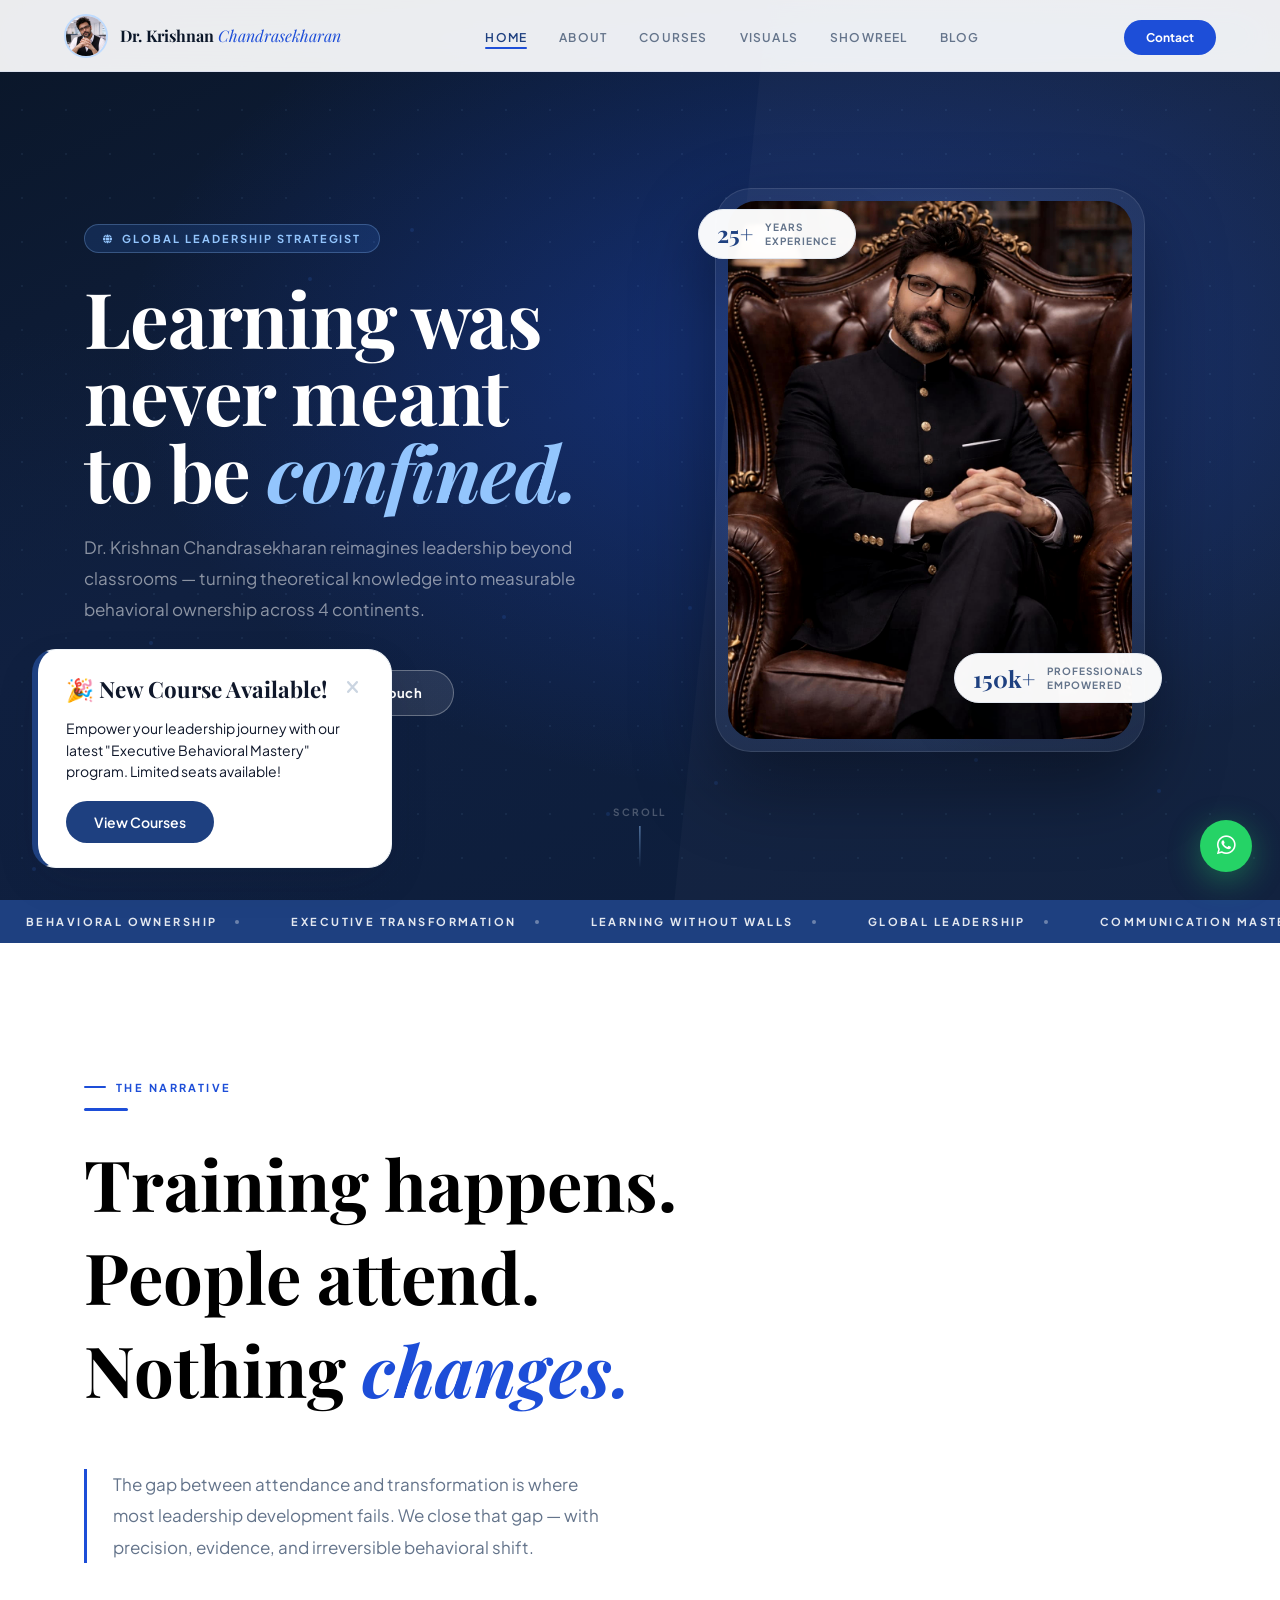
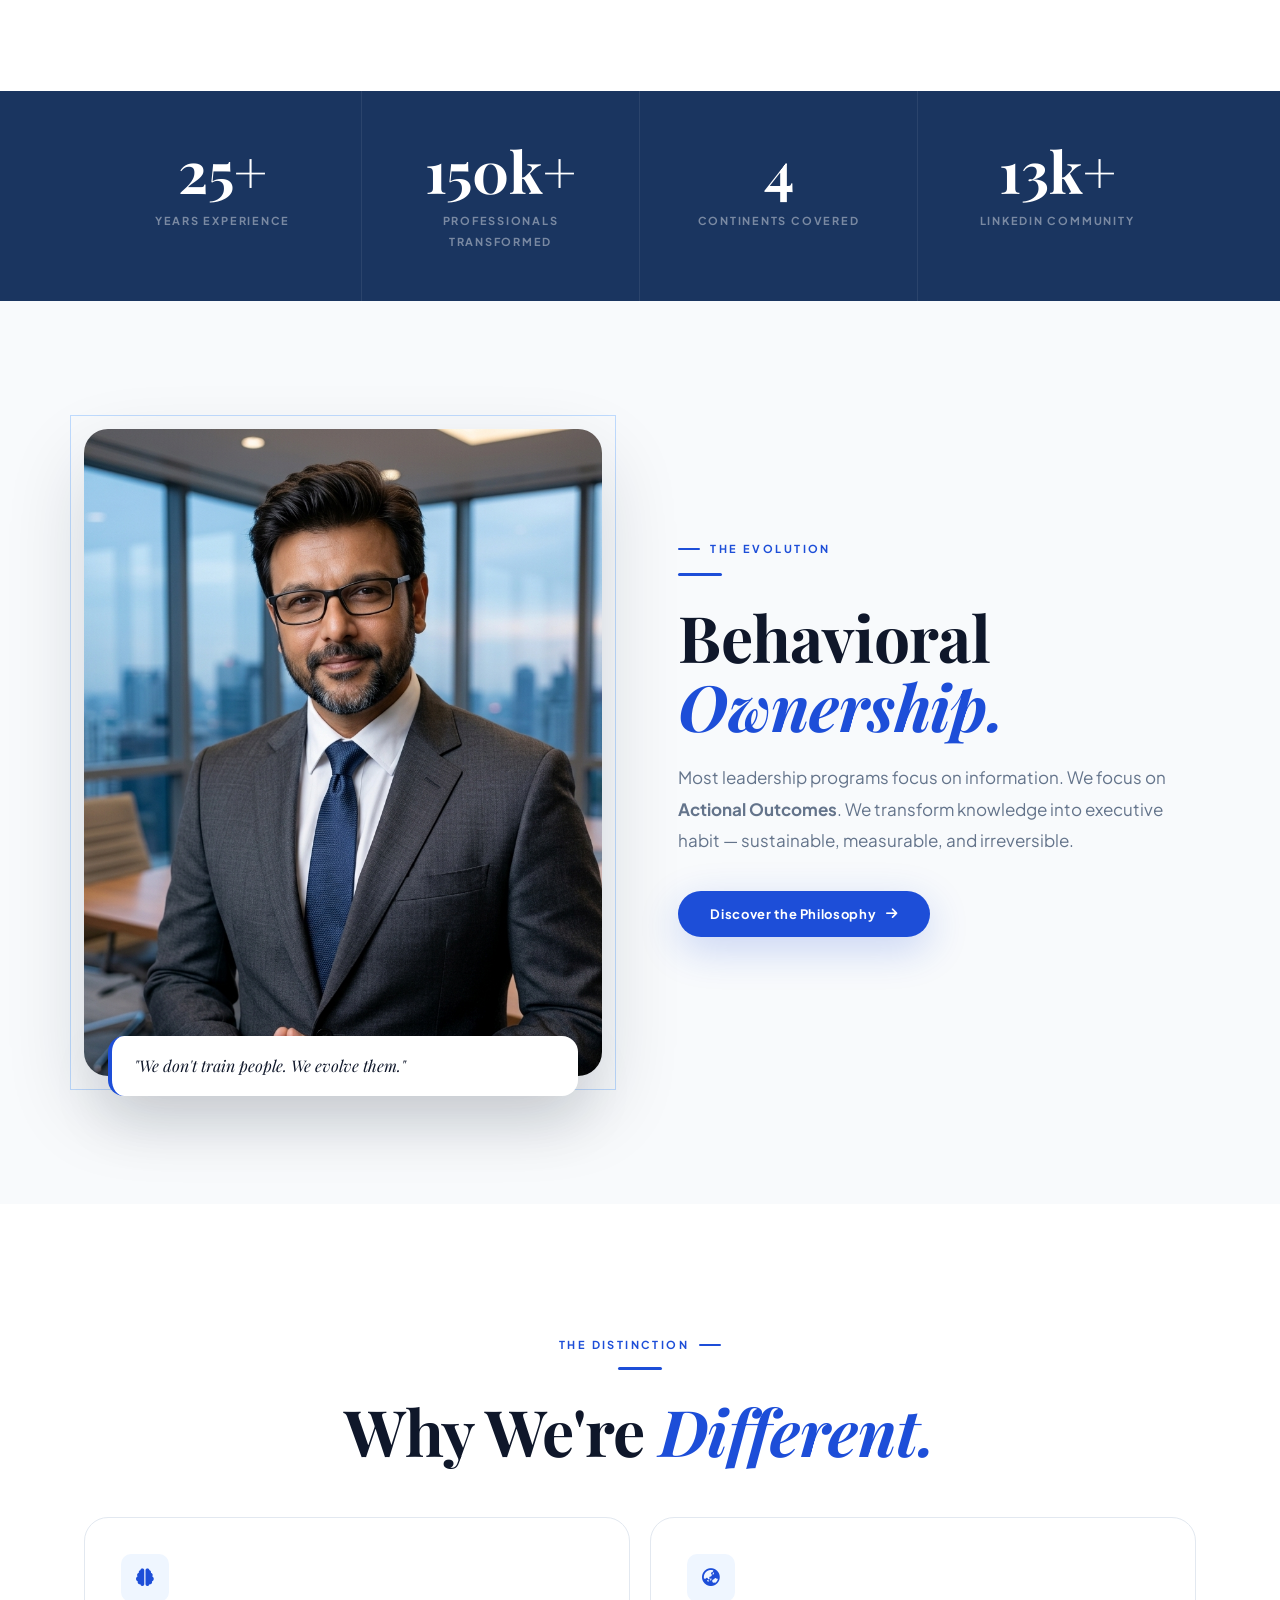
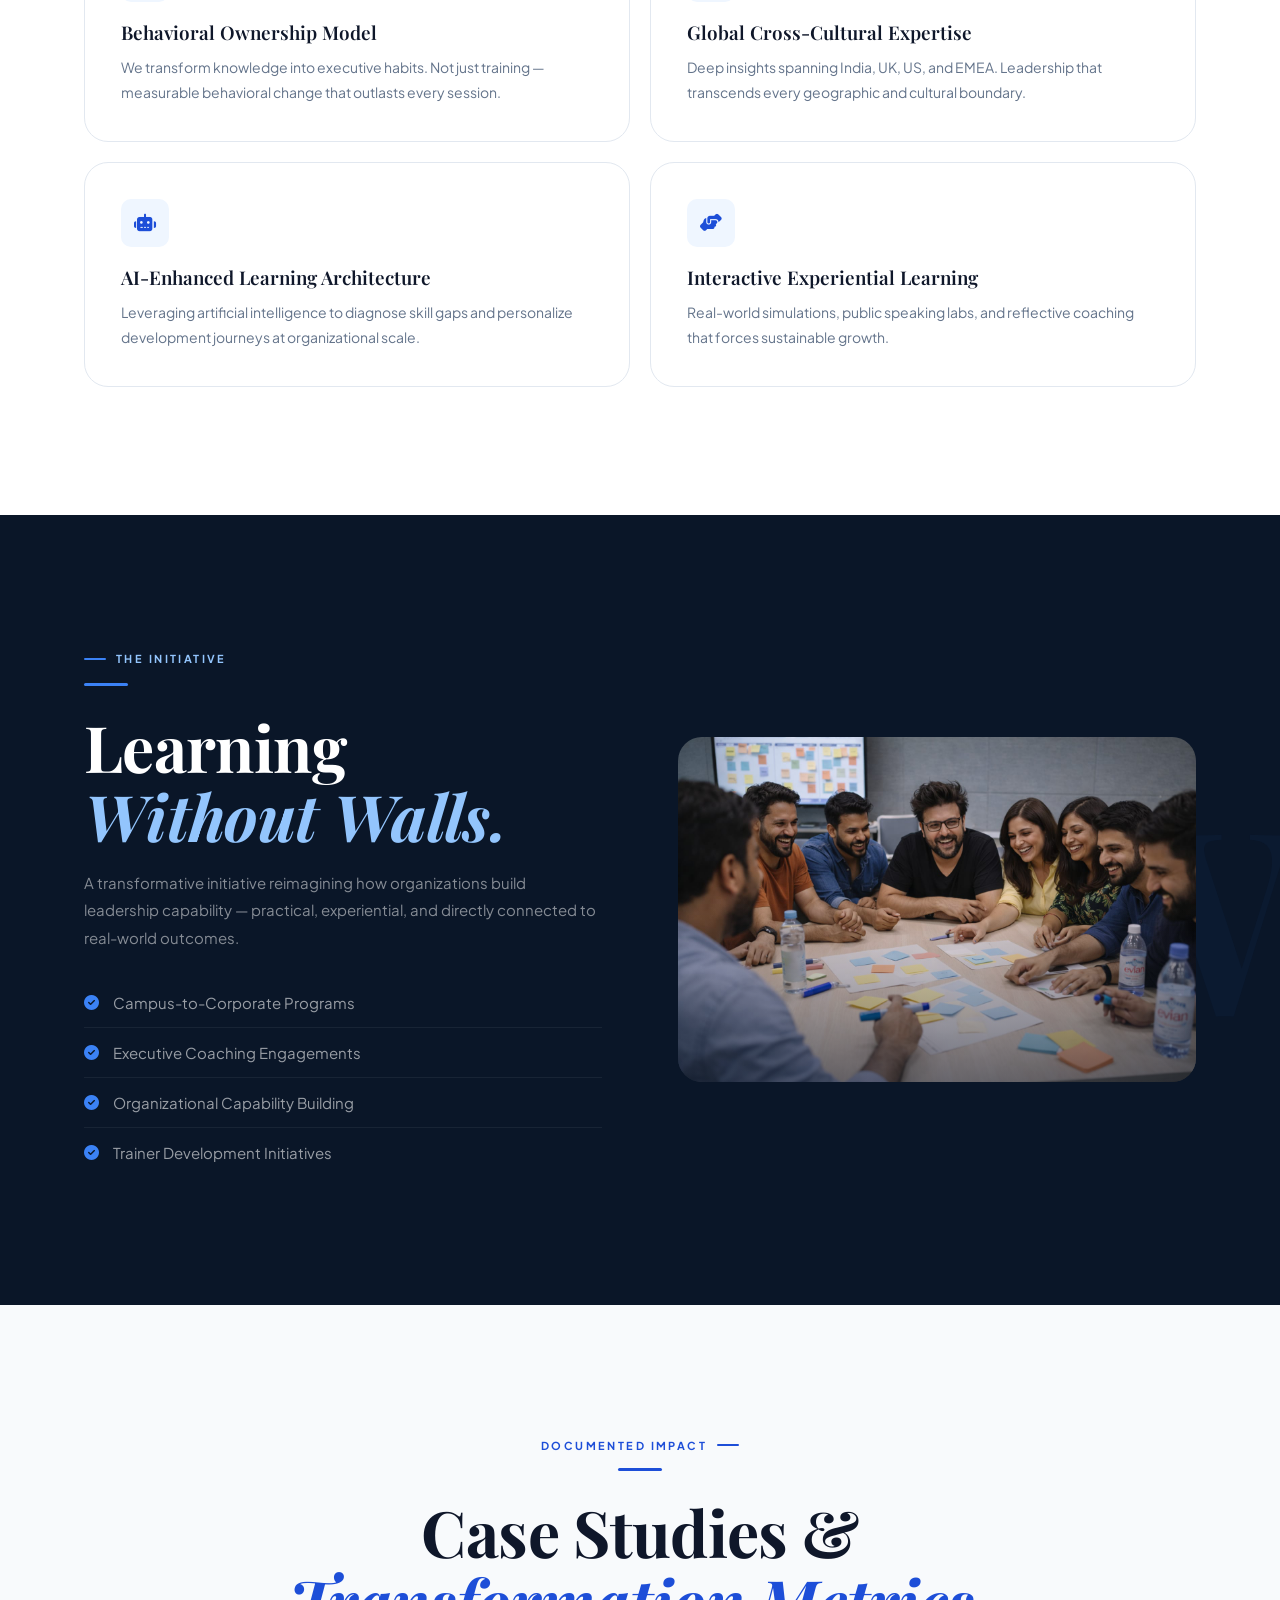
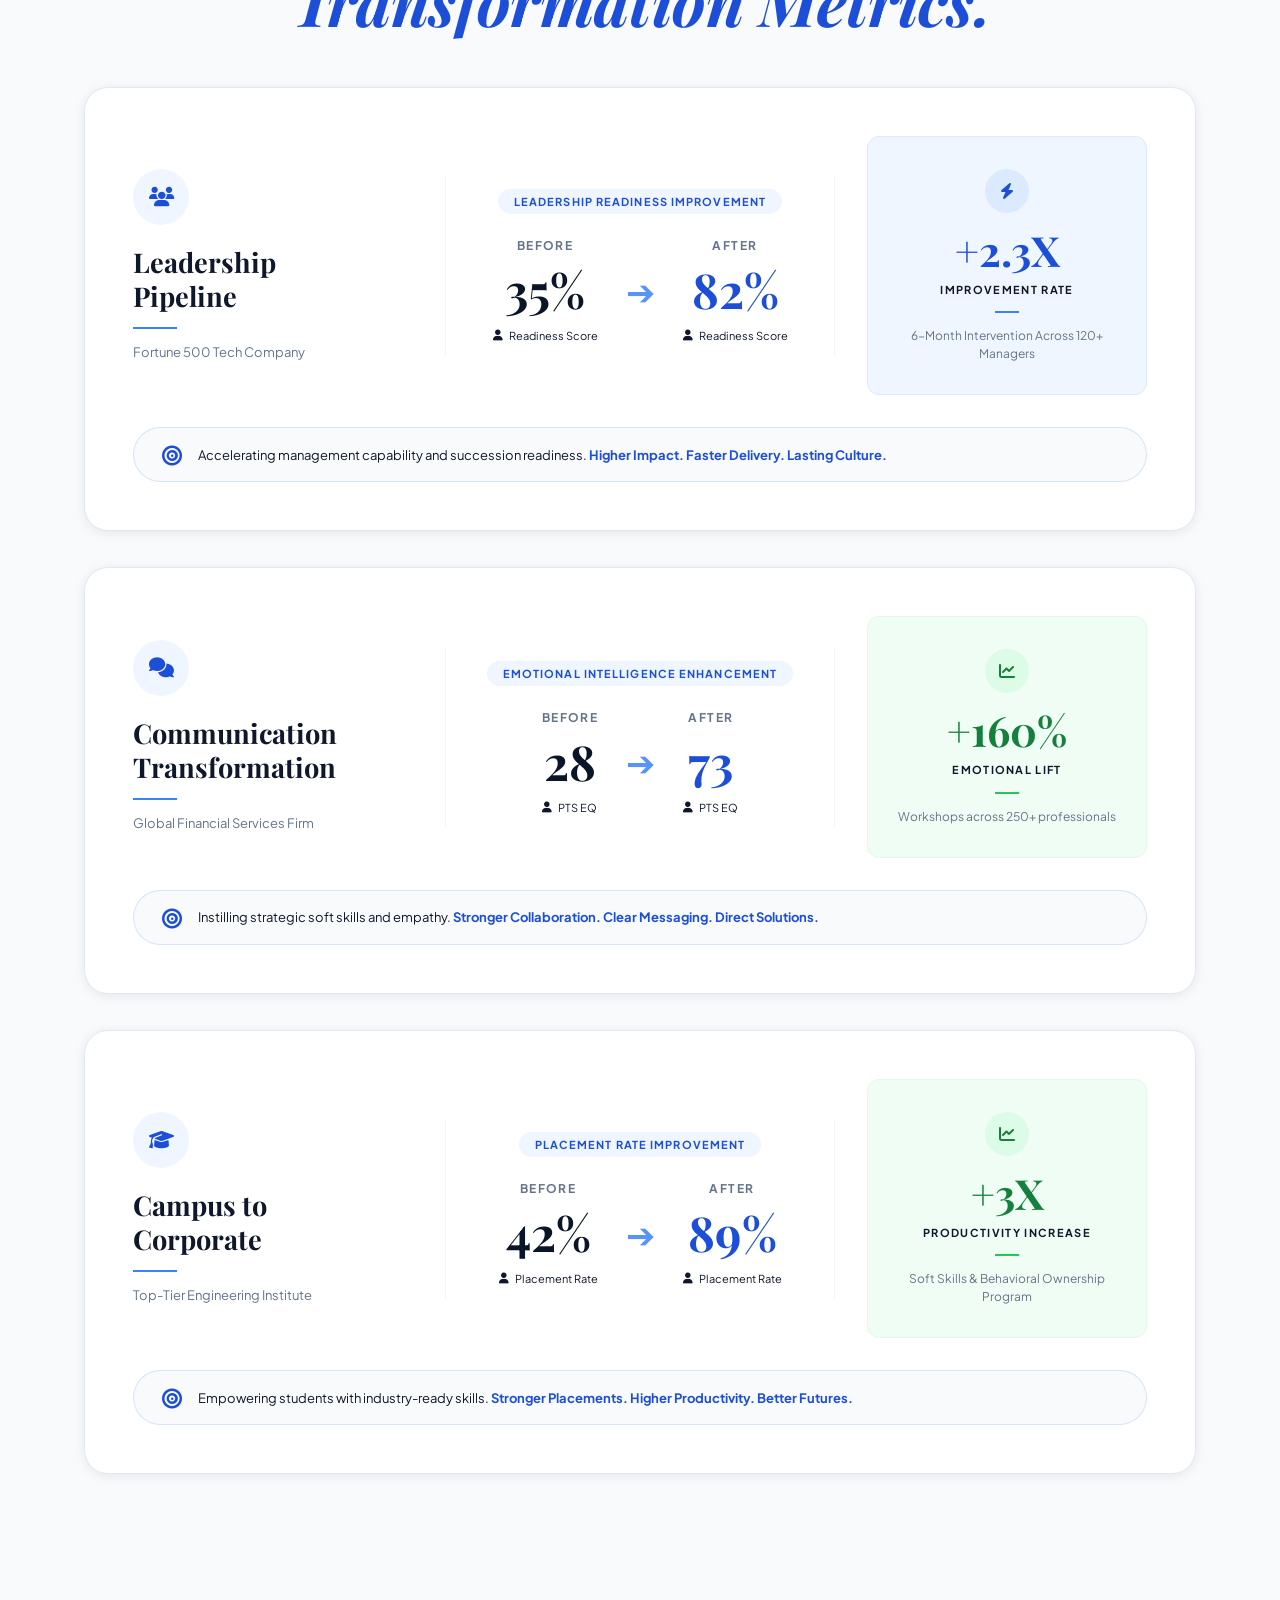
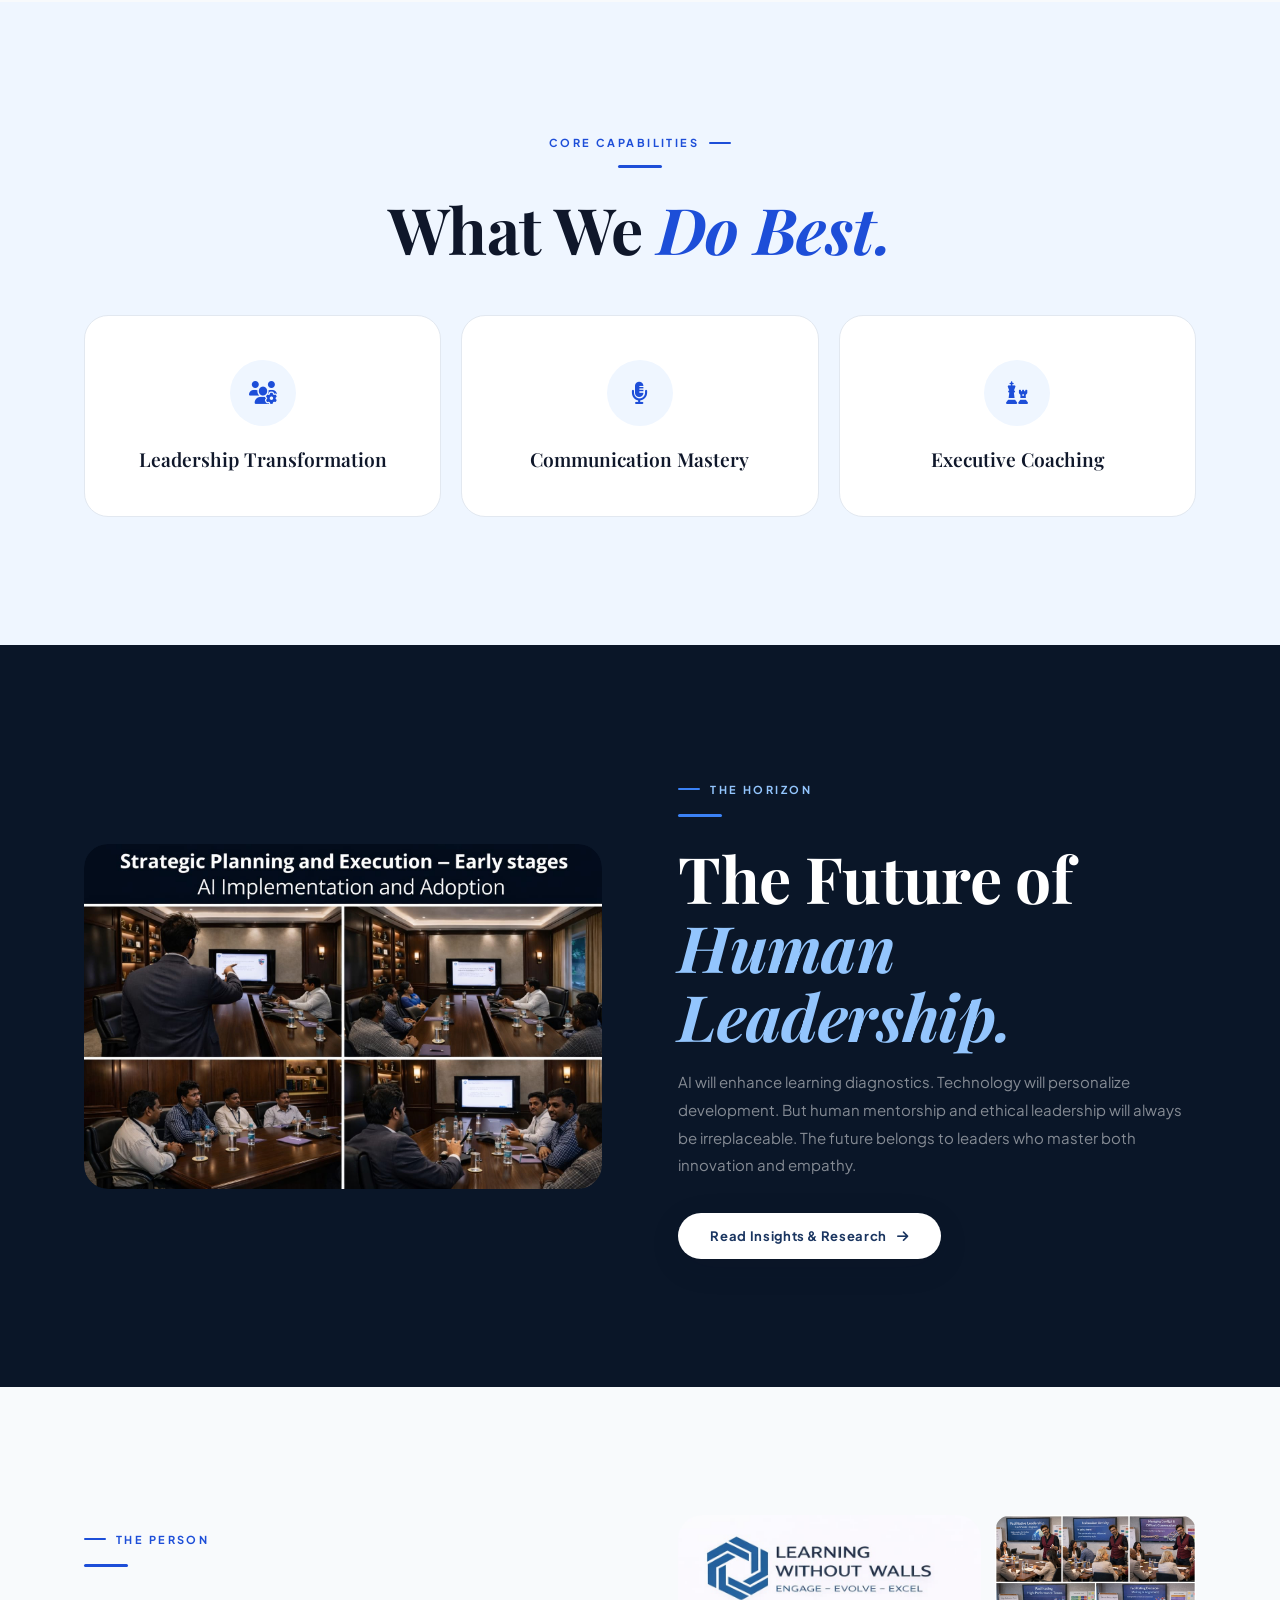
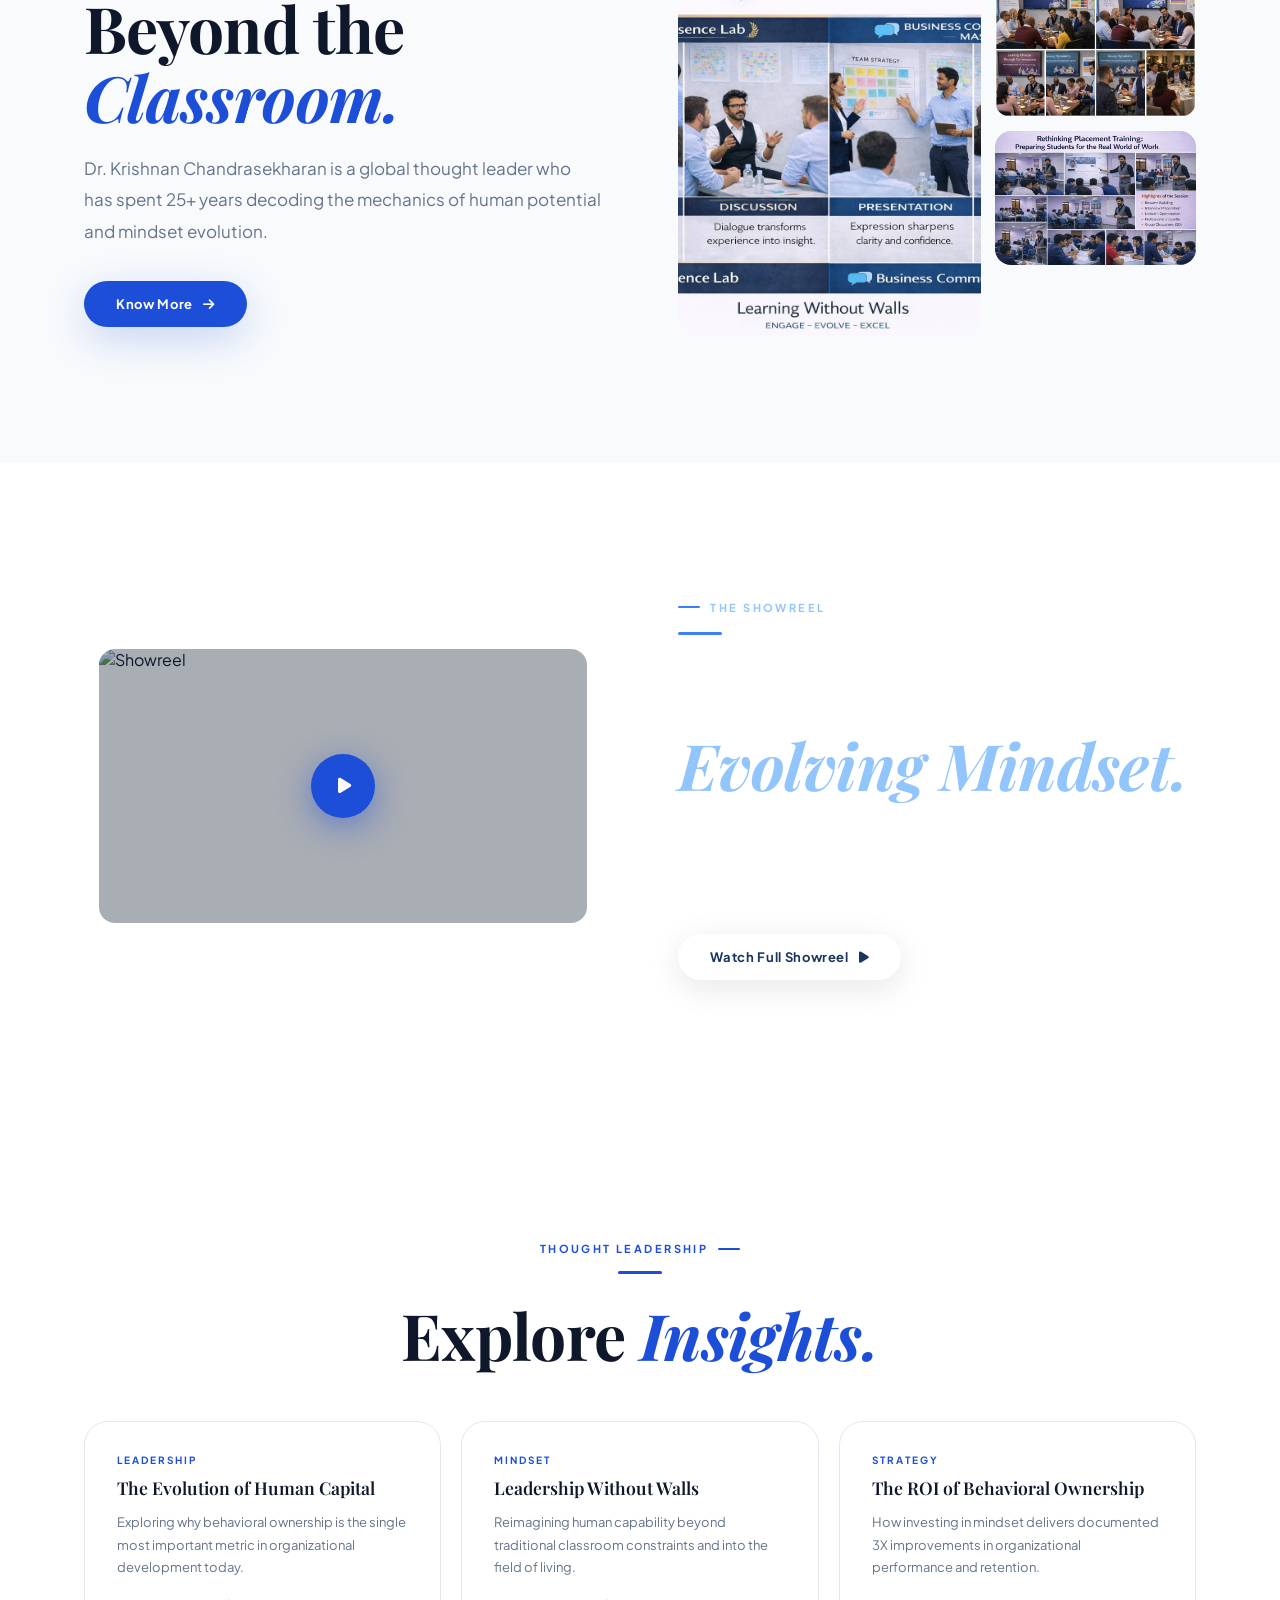
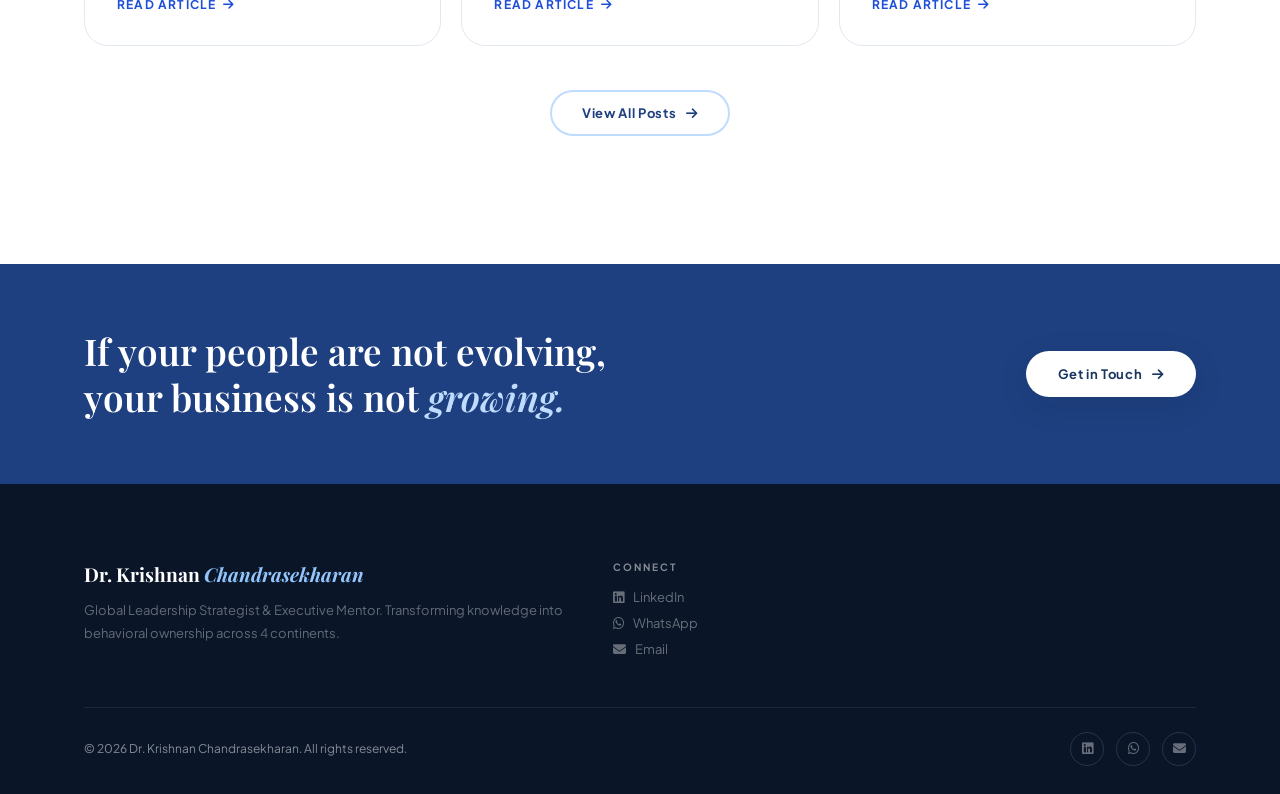
==== commit 30c86447: "Reduce width of the new course popup to 360px" ====
--- a/index.html
+++ b/index.html
@@ -550,9 +550,9 @@
         .promo-toast {
             position: fixed; bottom: 32px; left: 32px;
             background: var(--white); border-radius: var(--radius-lg);
-            padding: 28px 32px; box-shadow: 0 16px 48px -12px rgba(15, 23, 42, 0.18);
+            padding: 24px 28px; box-shadow: 0 16px 48px -12px rgba(15, 23, 42, 0.18);
             border-left: 6px solid var(--blue-600); border-top: 1px solid var(--grey-100); border-bottom: 1px solid var(--grey-100); border-right: 1px solid var(--grey-100);
-            z-index: 2500; max-width: 420px; display: flex; flex-direction: column; gap: 14px;
+            z-index: 2500; max-width: 360px; display: flex; flex-direction: column; gap: 14px;
             transform: translateY(150px); opacity: 0; pointer-events: none;
             transition: transform 0.6s cubic-bezier(0.16, 1, 0.3, 1), opacity 0.6s ease;
         }
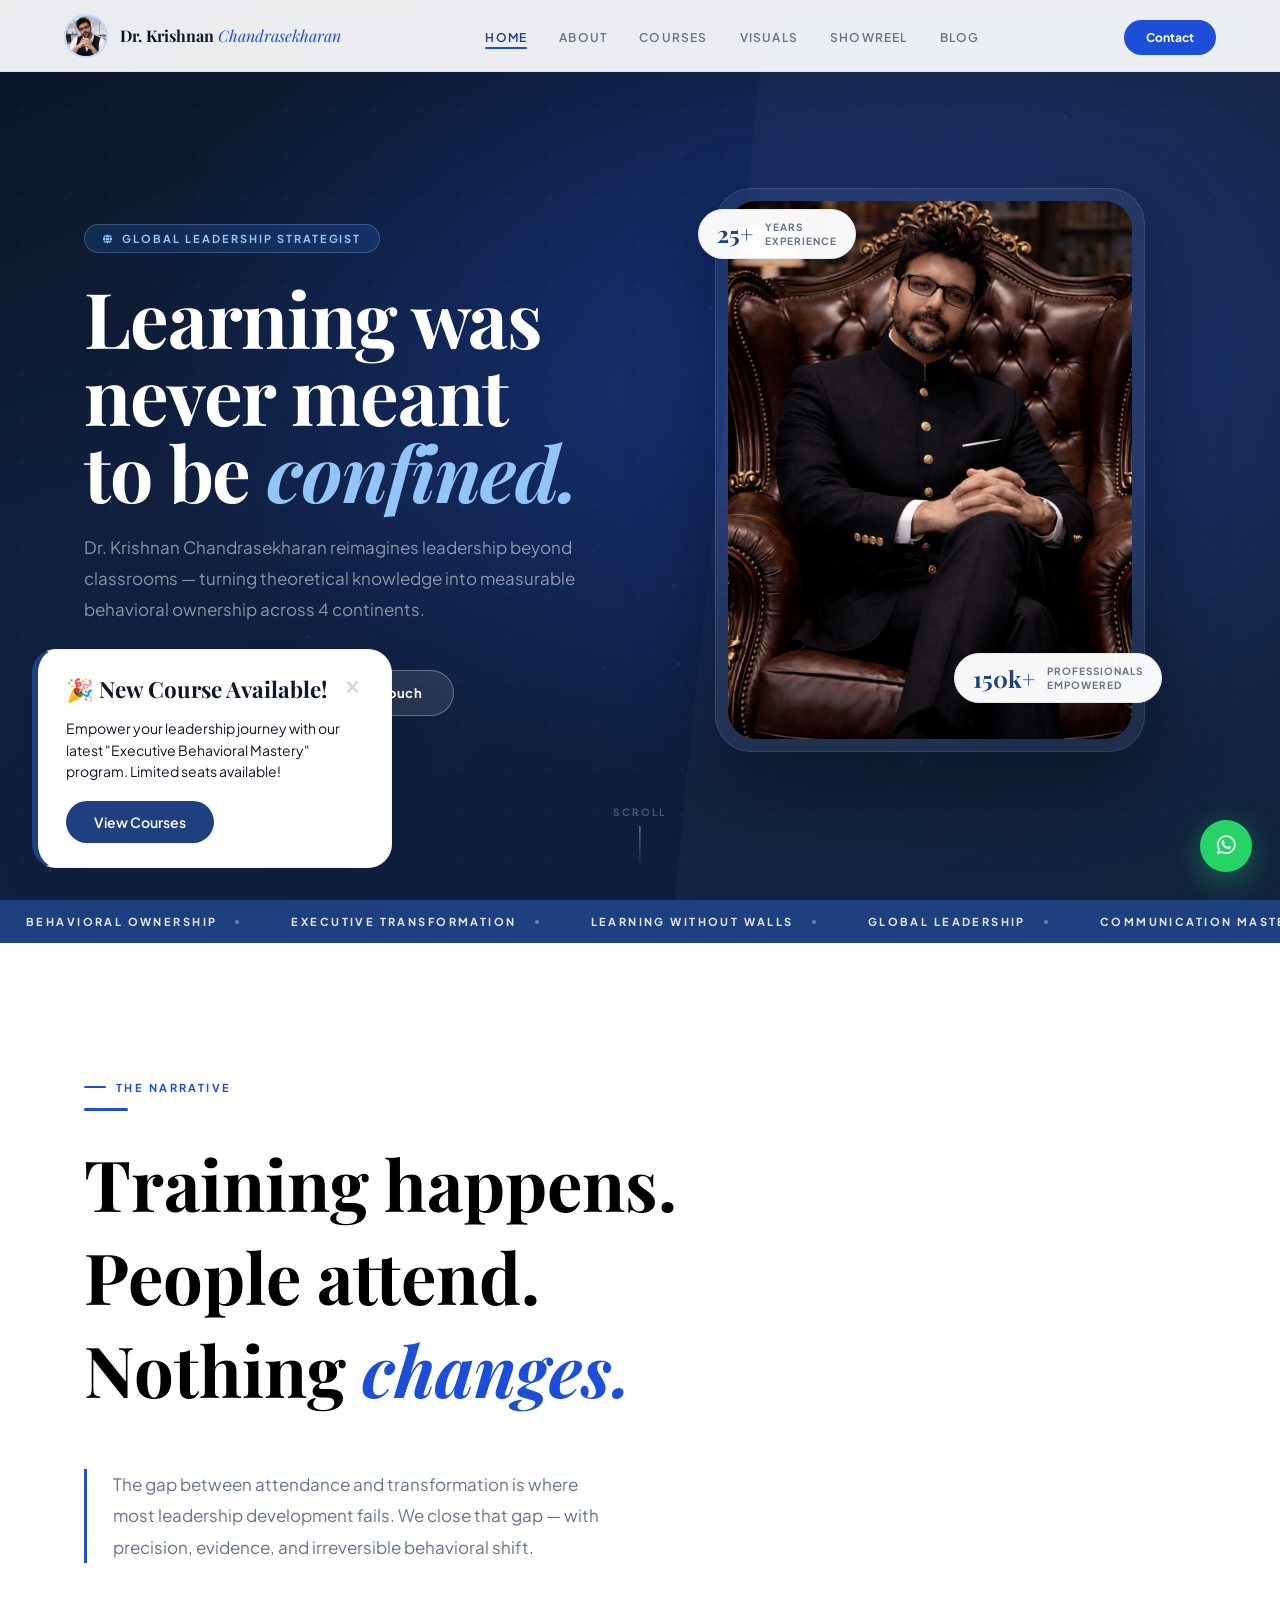
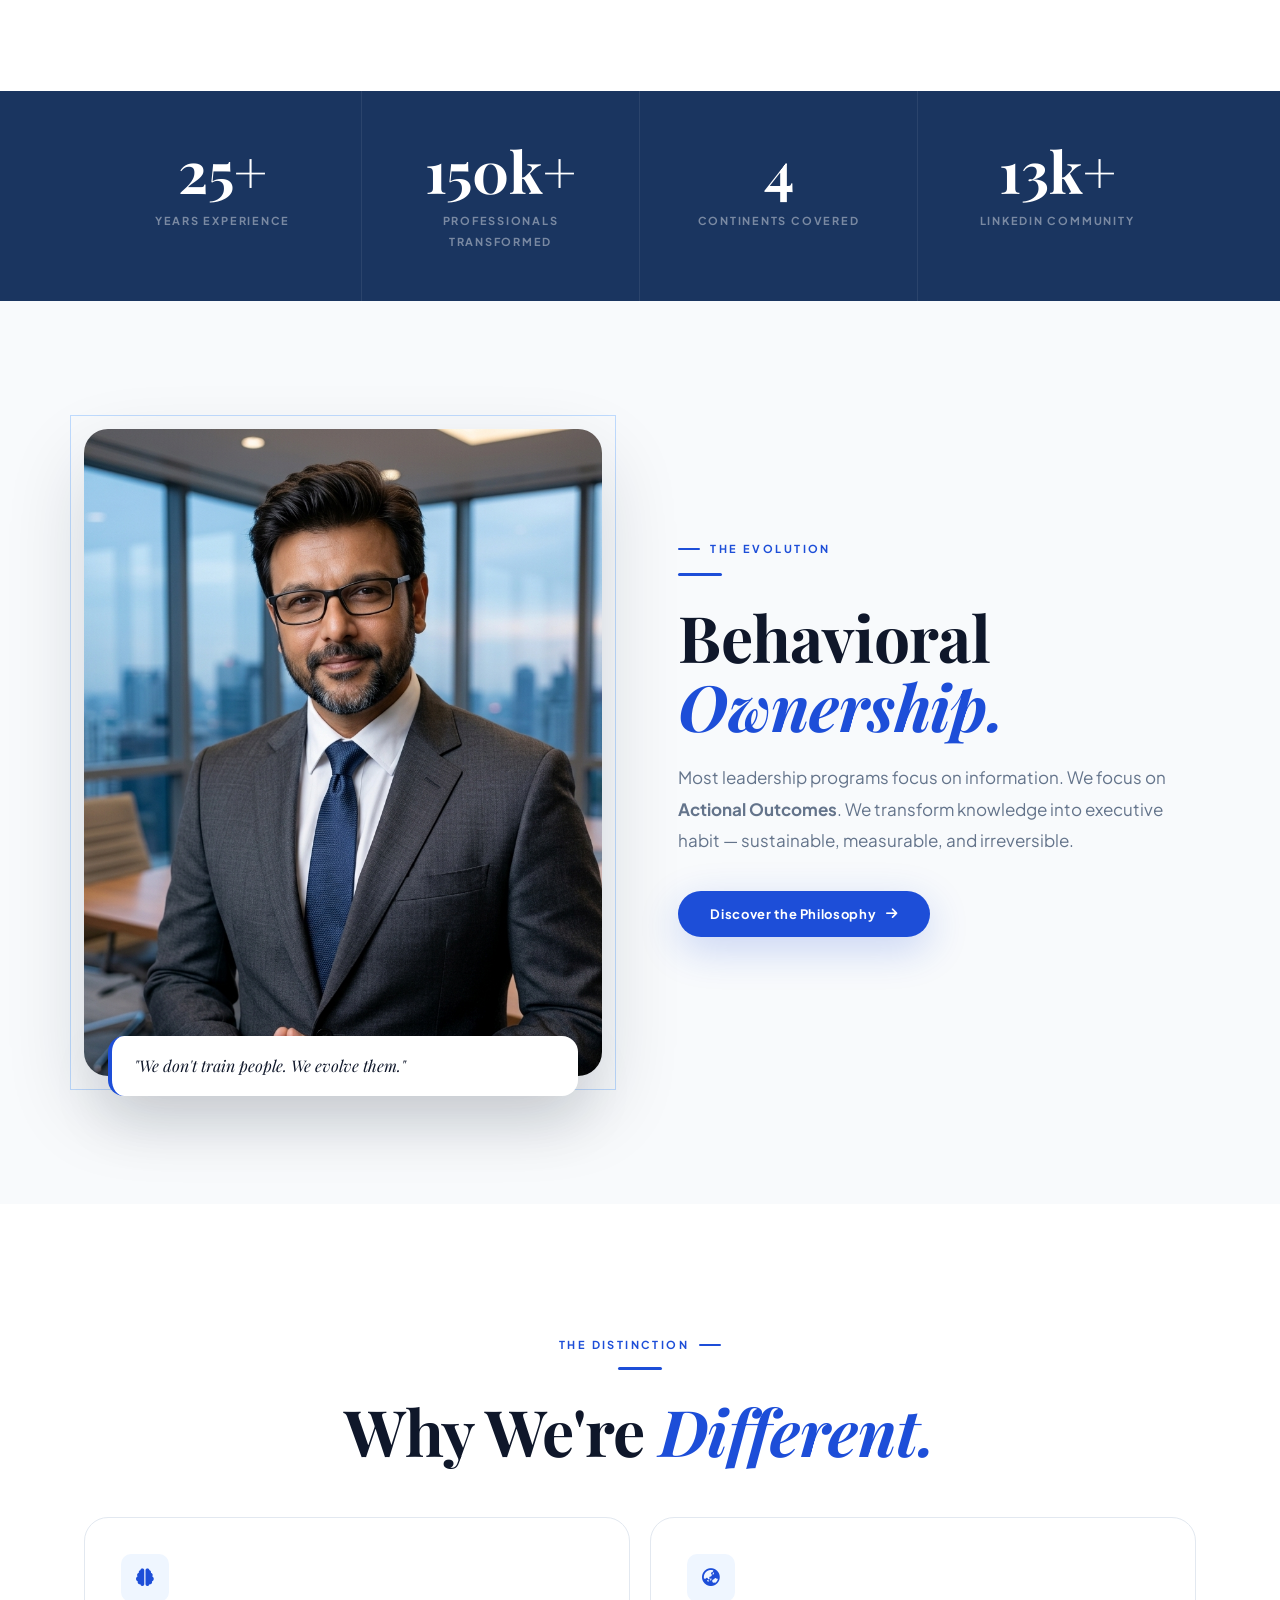
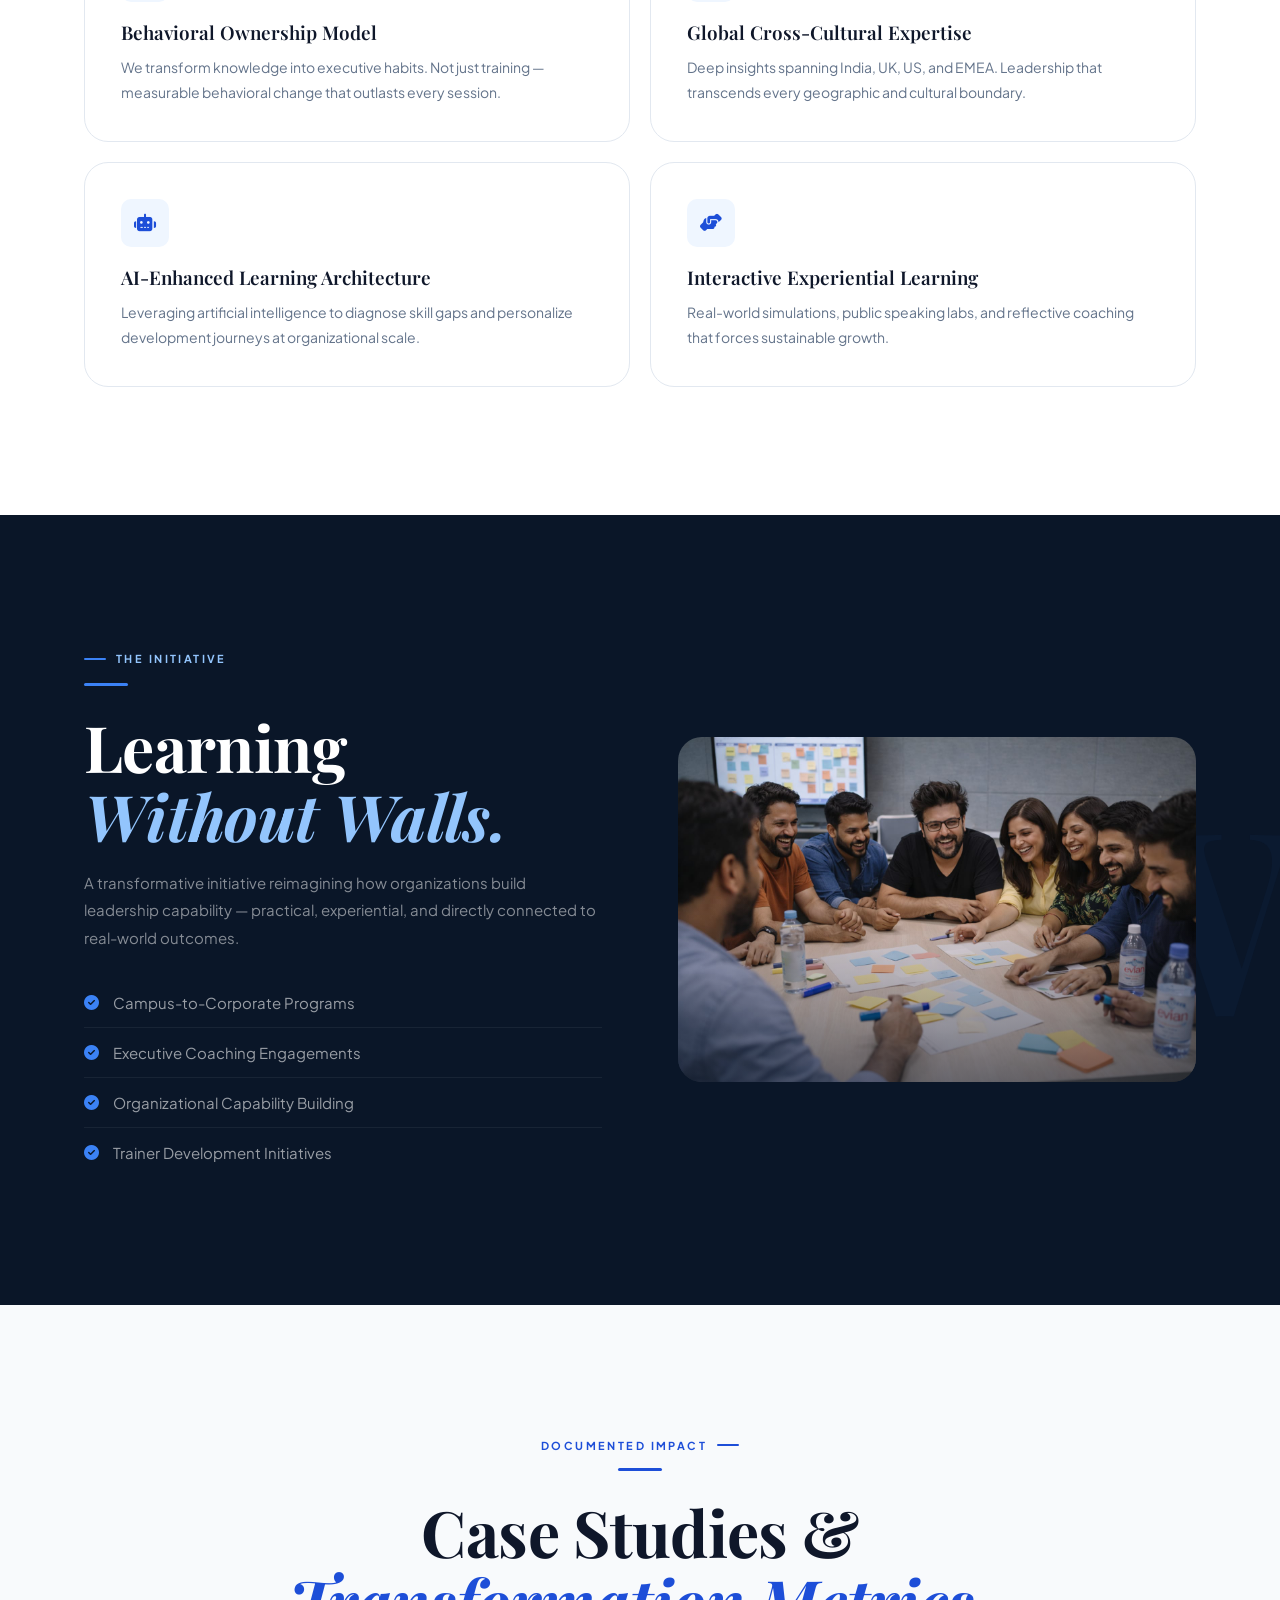
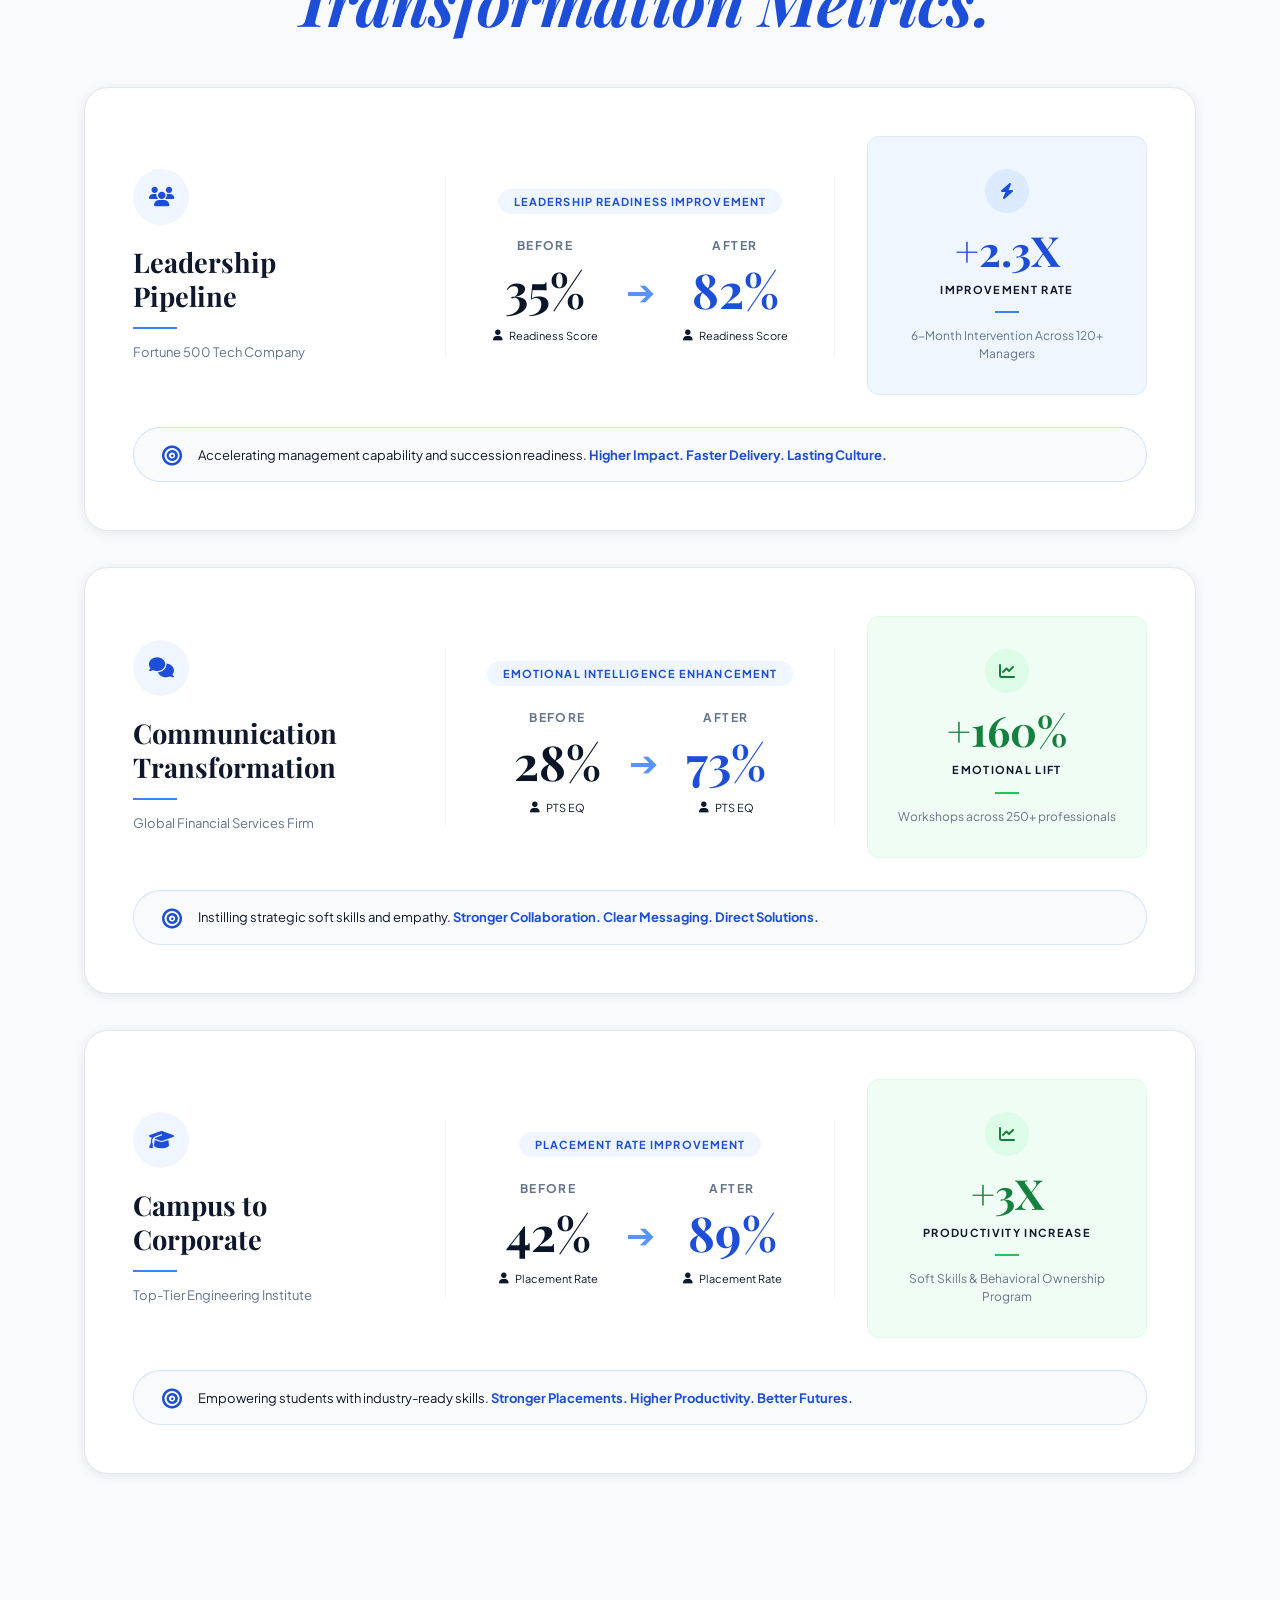
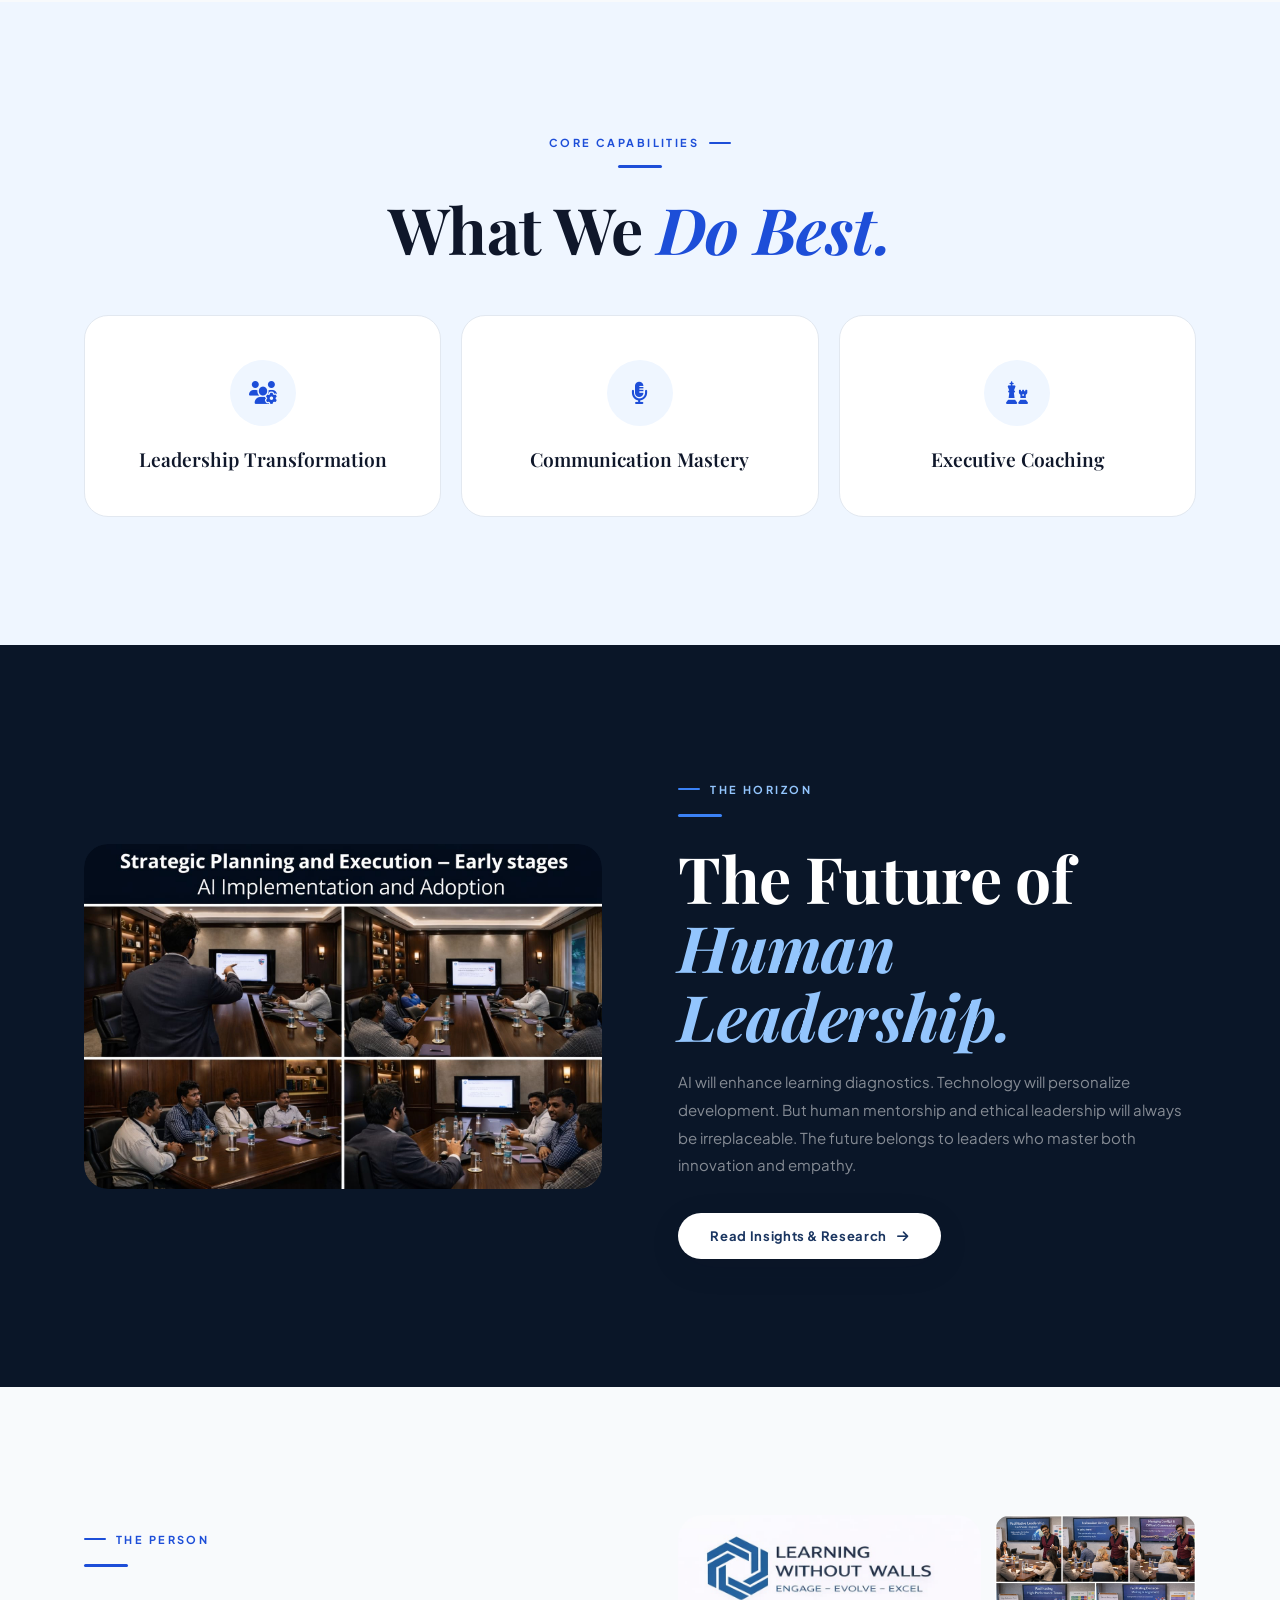
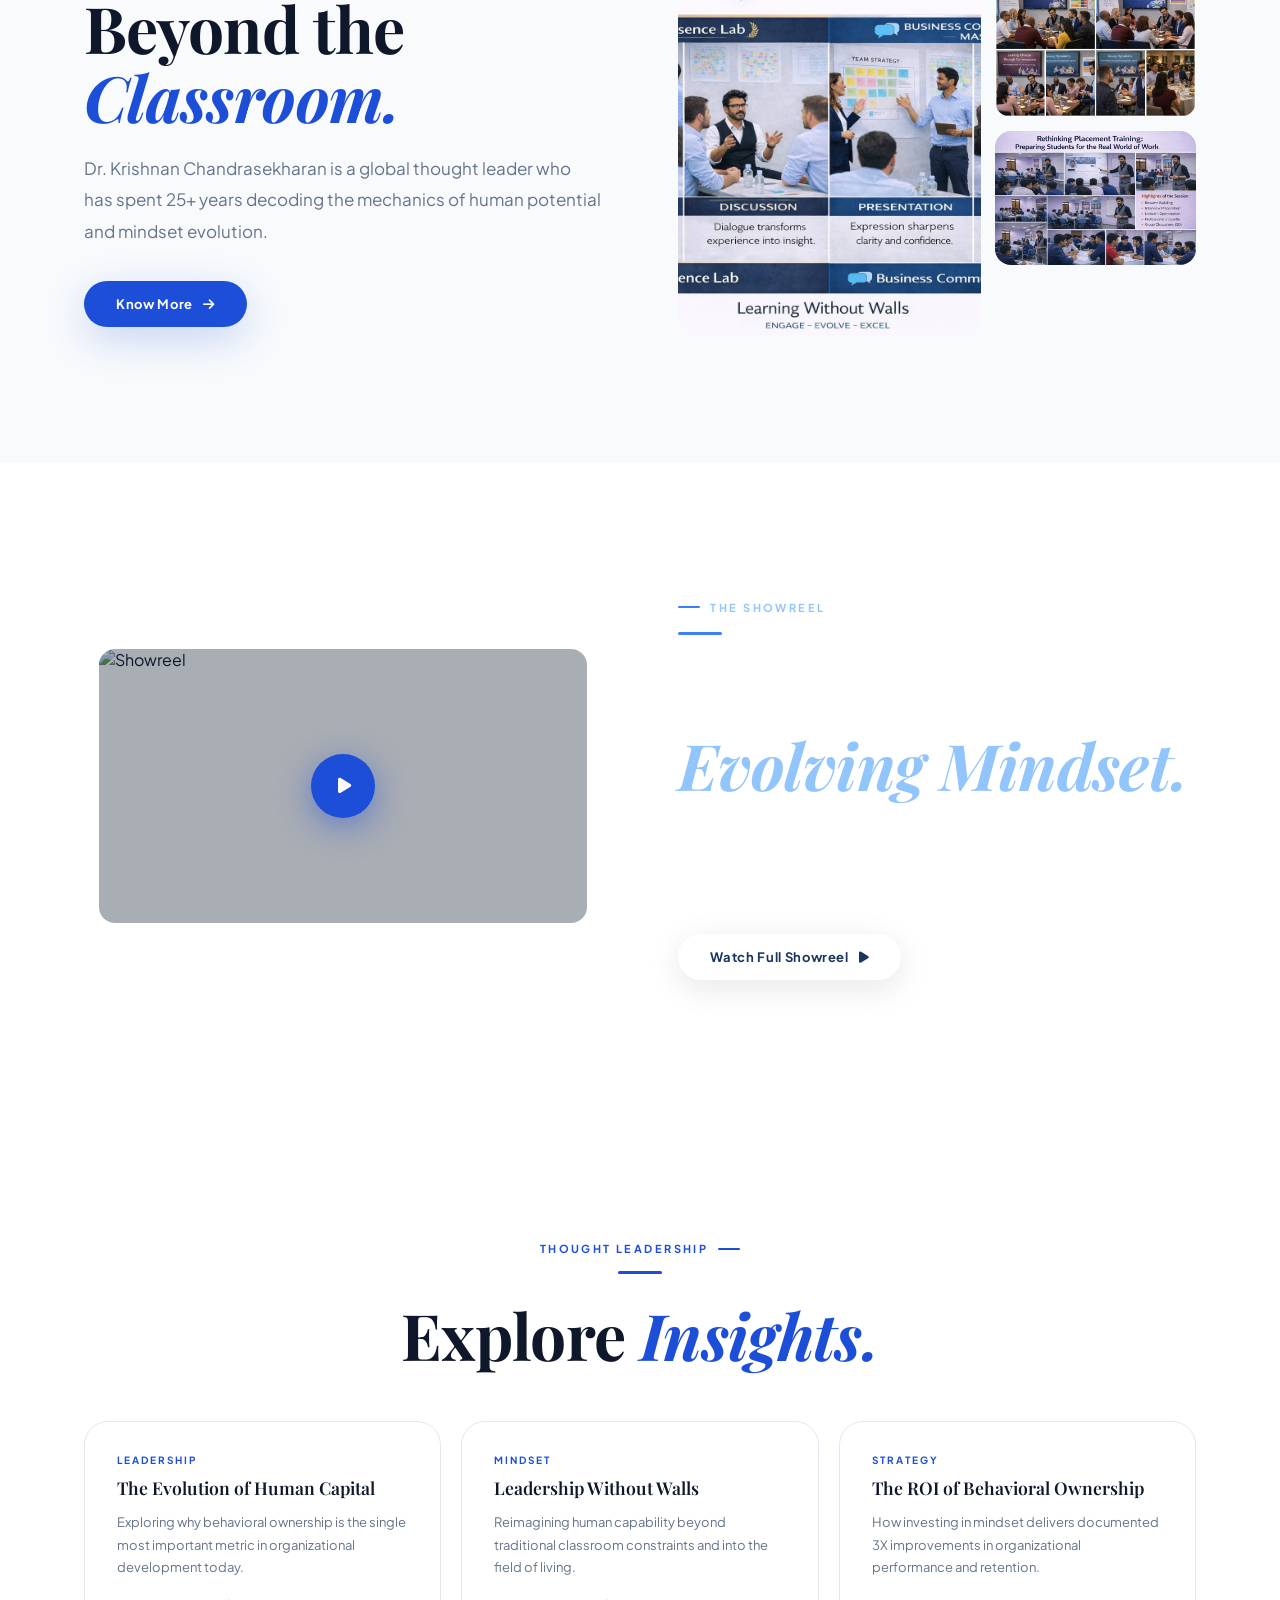
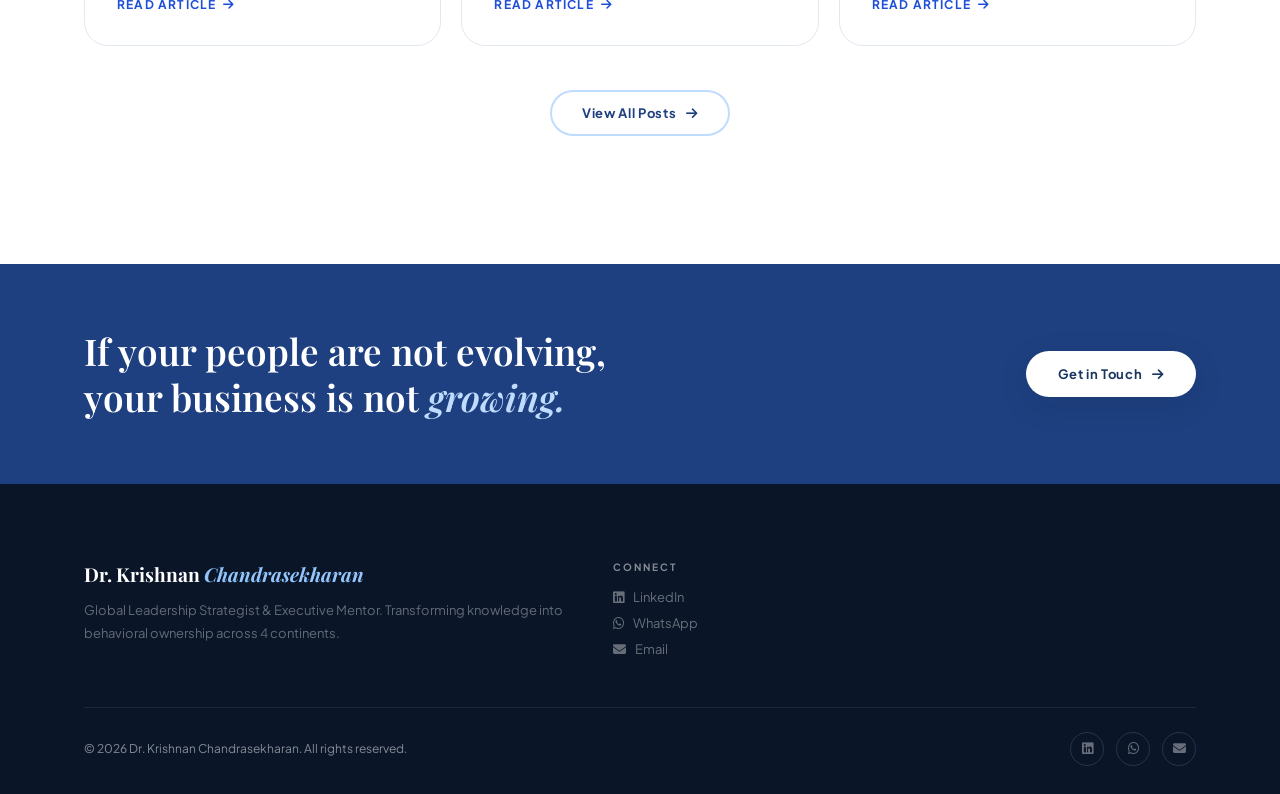
==== commit 8c8d9f20: "Fix duplicate popup, add missing percentage in case study 2, and optimize responsiveness" ====
--- a/index.html
+++ b/index.html
@@ -445,6 +445,20 @@
             .cs-top { grid-template-columns: 1fr; gap: 28px; }
             .cs-compare { border-left: none; border-right: none; border-top: 1px solid #f1f5f9; border-bottom: 1px solid #f1f5f9; padding: 24px 0; min-height: auto; }
             .cs-bottom { border-radius: 16px; flex-direction: row; align-items: flex-start; padding: 16px 20px; }
+        }
+        @media(max-width:640px) {
+            .cs-card { padding: 24px 20px; gap: 24px; }
+            .cs-compare-body { gap: 16px; flex-wrap: wrap; justify-content: center; }
+            .cs-metric-value { font-size: 2.2rem; }
+            .cs-arrow { font-size: 1.6rem; }
+            .cs-highlight { padding: 24px 16px; }
+            .cs-hi-val { font-size: 2.2rem; }
+            .cs-bottom { flex-direction: column; gap: 12px; border-radius: 12px; padding: 16px; }
+            .promo-toast {
+                left: 16px; right: 16px; bottom: 16px;
+                max-width: none; width: calc(100% - 32px);
+                padding: 18px 22px;
+            }
         }
 
         /* TESTIMONIALS */
@@ -797,13 +811,13 @@
                         <div class="cs-compare-body">
                             <div class="cs-metric-box">
                                 <span class="cs-metric-label">Before</span>
-                                <span class="cs-metric-value">28</span>
+                                <span class="cs-metric-value">28%</span>
                                 <span class="cs-metric-user"><i class="fas fa-user"></i> PTS EQ</span>
                             </div>
                             <div class="cs-arrow">➔</div>
                             <div class="cs-metric-box">
                                 <span class="cs-metric-label">After</span>
-                                <span class="cs-metric-value after">73</span>
+                                <span class="cs-metric-value after">73%</span>
                                 <span class="cs-metric-user"><i class="fas fa-user"></i> PTS EQ</span>
                             </div>
                         </div>
@@ -1079,39 +1093,7 @@
   @keyframes plBarFill   { to{width:100%} }
   @keyframes plOrbFloat  { 0%{transform:translate(0,0)} 33%{transform:translate(6px,-10px)} 66%{transform:translate(-8px,5px)} 100%{transform:translate(0,0)} }
   @keyframes plParticleIn{ 0%{opacity:0.85} 100%{opacity:0;transform:translate(var(--tx),var(--ty)) scale(0.1)} }
-
-  /* ── COURSE NOTIFICATION POPUP ── */
-  #coursePopup { position: fixed; bottom: 30px; left: 30px; z-index: 9999; width: 320px; background: white; border-radius: 16px; box-shadow: 0 20px 50px rgba(0,0,0,0.2); padding: 24px; display: none; transform: translateX(-120%); transition: transform 0.6s var(--ease); border-left: 5px solid var(--blue-500); }
-  #coursePopup.active { display: block; transform: translateX(0); }
-  #coursePopup h4 { font-family: var(--font-display); font-size: 1.2rem; margin-bottom: 8px; color: var(--blue-900); }
-  #coursePopup p { font-size: 13px; color: var(--grey-500); line-height: 1.5; margin-bottom: 16px; }
-  .popup-close { position: absolute; top: 12px; right: 12px; background: none; border: none; cursor: pointer; color: var(--grey-200); transition: color 0.2s; }
-  .popup-close:hover { color: var(--grey-500); }
 </style>
-
-<!-- POPUP HTML -->
-<div id="coursePopup">
-    <button class="popup-close" id="closePopup"><i class="fas fa-times"></i></button>
-    <h4>🎉 New Course Available!</h4>
-    <p>Empower your leadership journey with our latest "Executive Behavioral Mastery" program. Limited seats available!</p>
-    <a href="pages/courses.html" class="btn btn-blue" style="padding: 10px 20px; font-size: 12px;">View Courses</a>
-</div>
-
-<script>
-  // Popup Controller
-  setTimeout(() => {
-    const hasSeen = localStorage.getItem('hasSeenCoursePopup');
-    if (!hasSeen) {
-      const popup = document.getElementById('coursePopup');
-      popup.classList.add('active');
-    }
-  }, 5000);
-
-  document.getElementById('closePopup').addEventListener('click', () => {
-    document.getElementById('coursePopup').classList.remove('active');
-    localStorage.setItem('hasSeenCoursePopup', 'true');
-  });
-</script>
 
 <script>
   // Particles converging into logo
